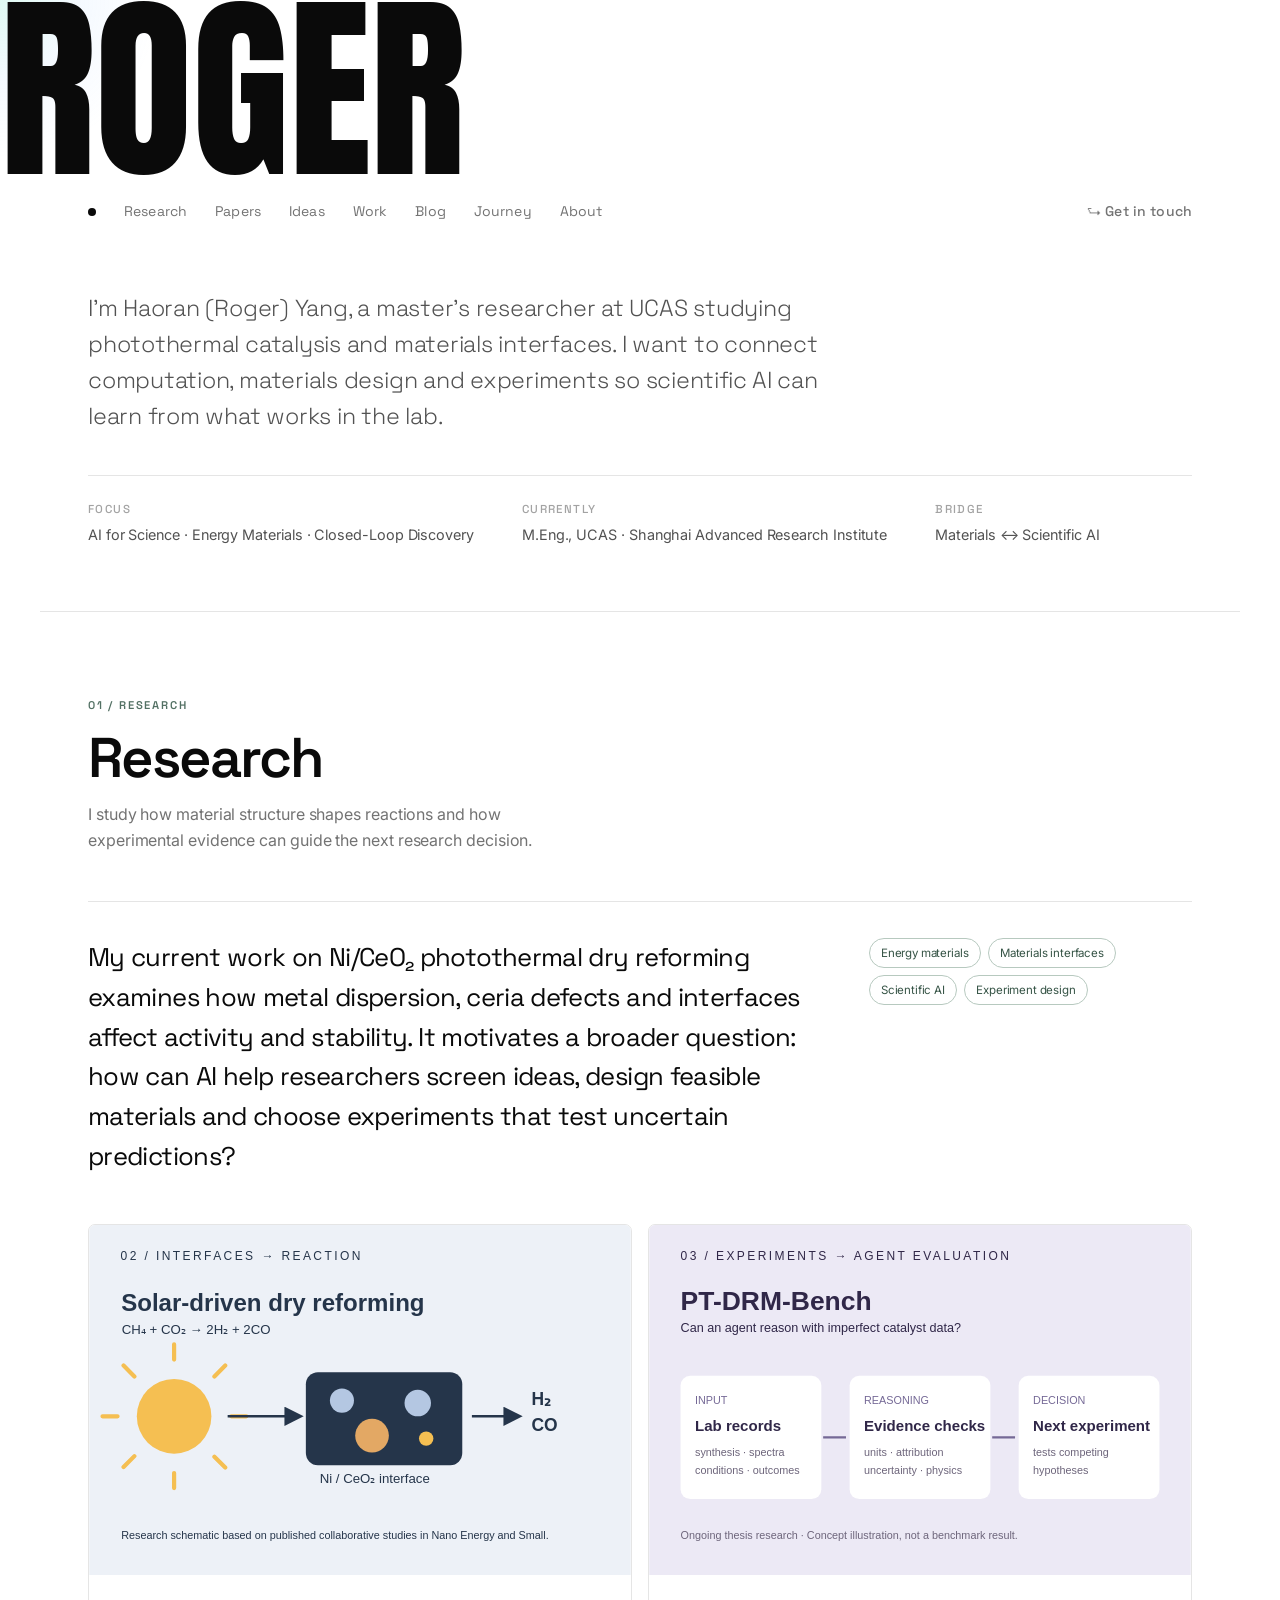
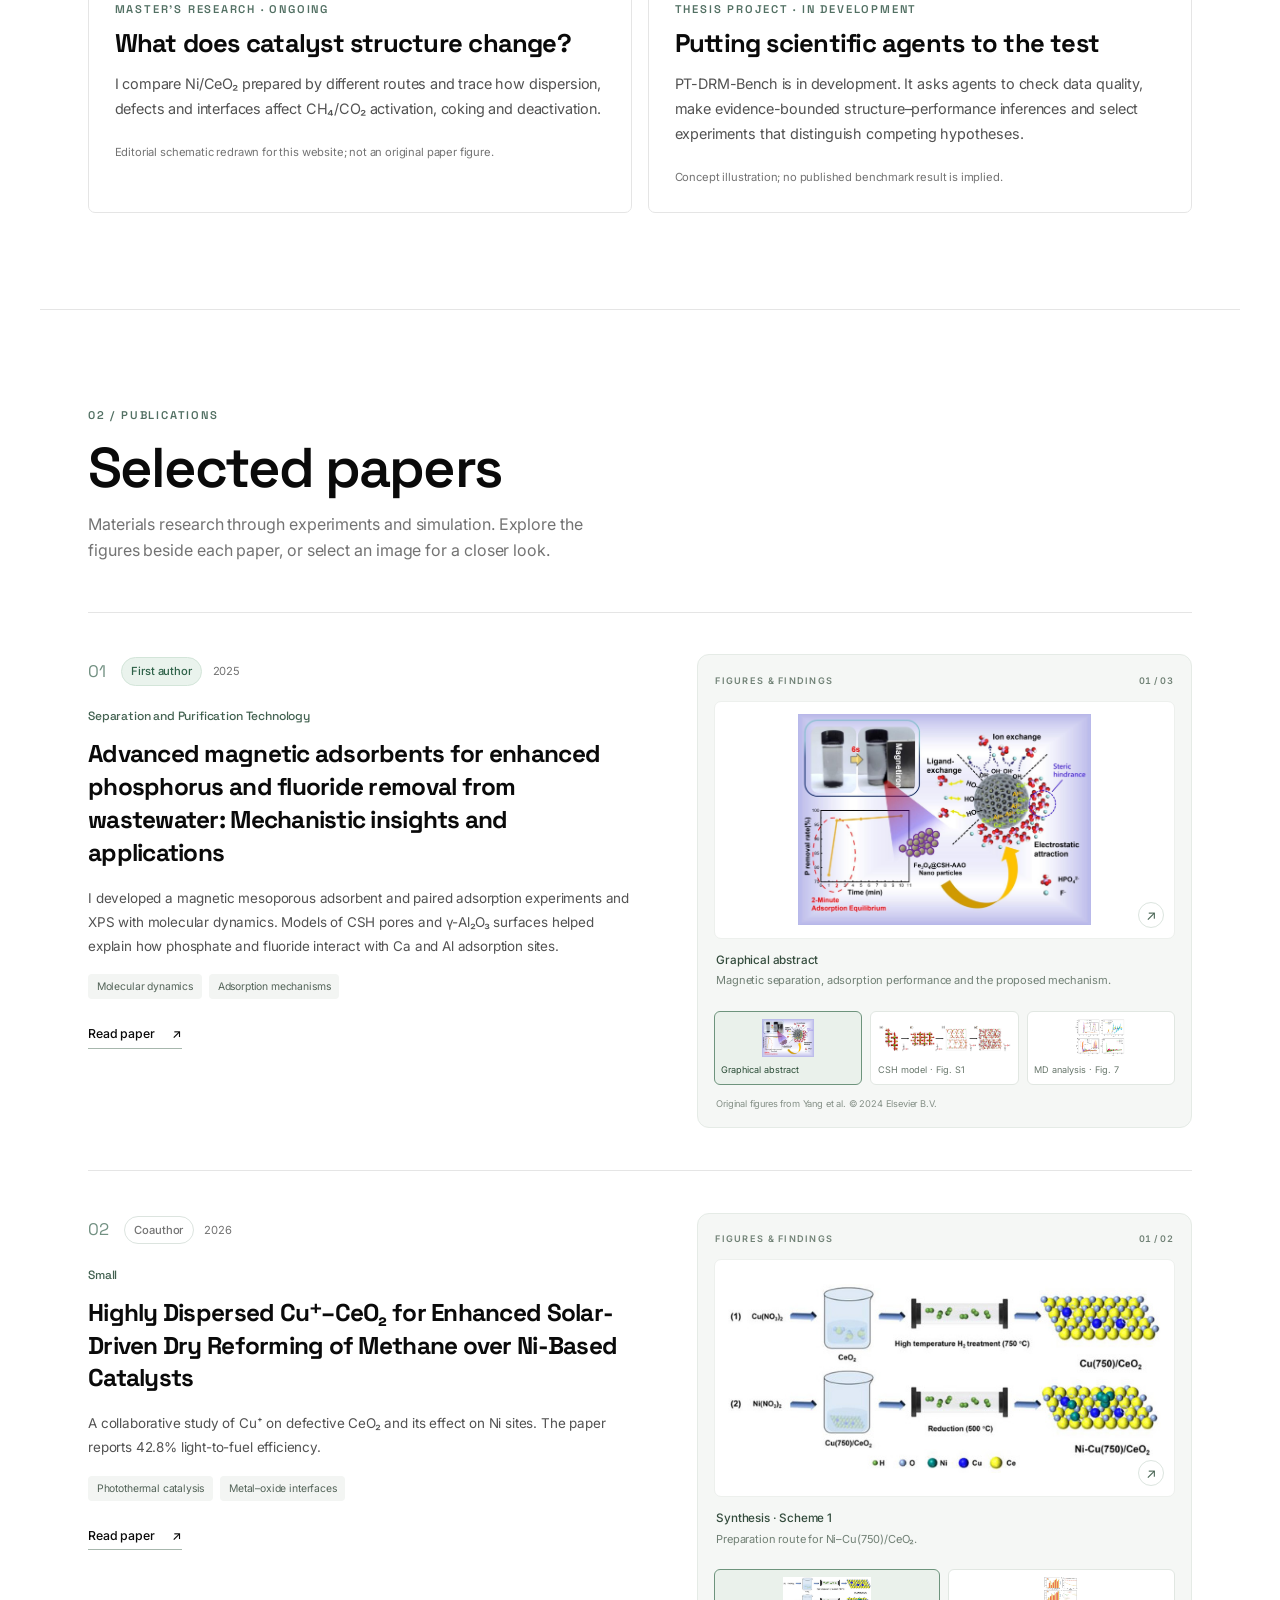
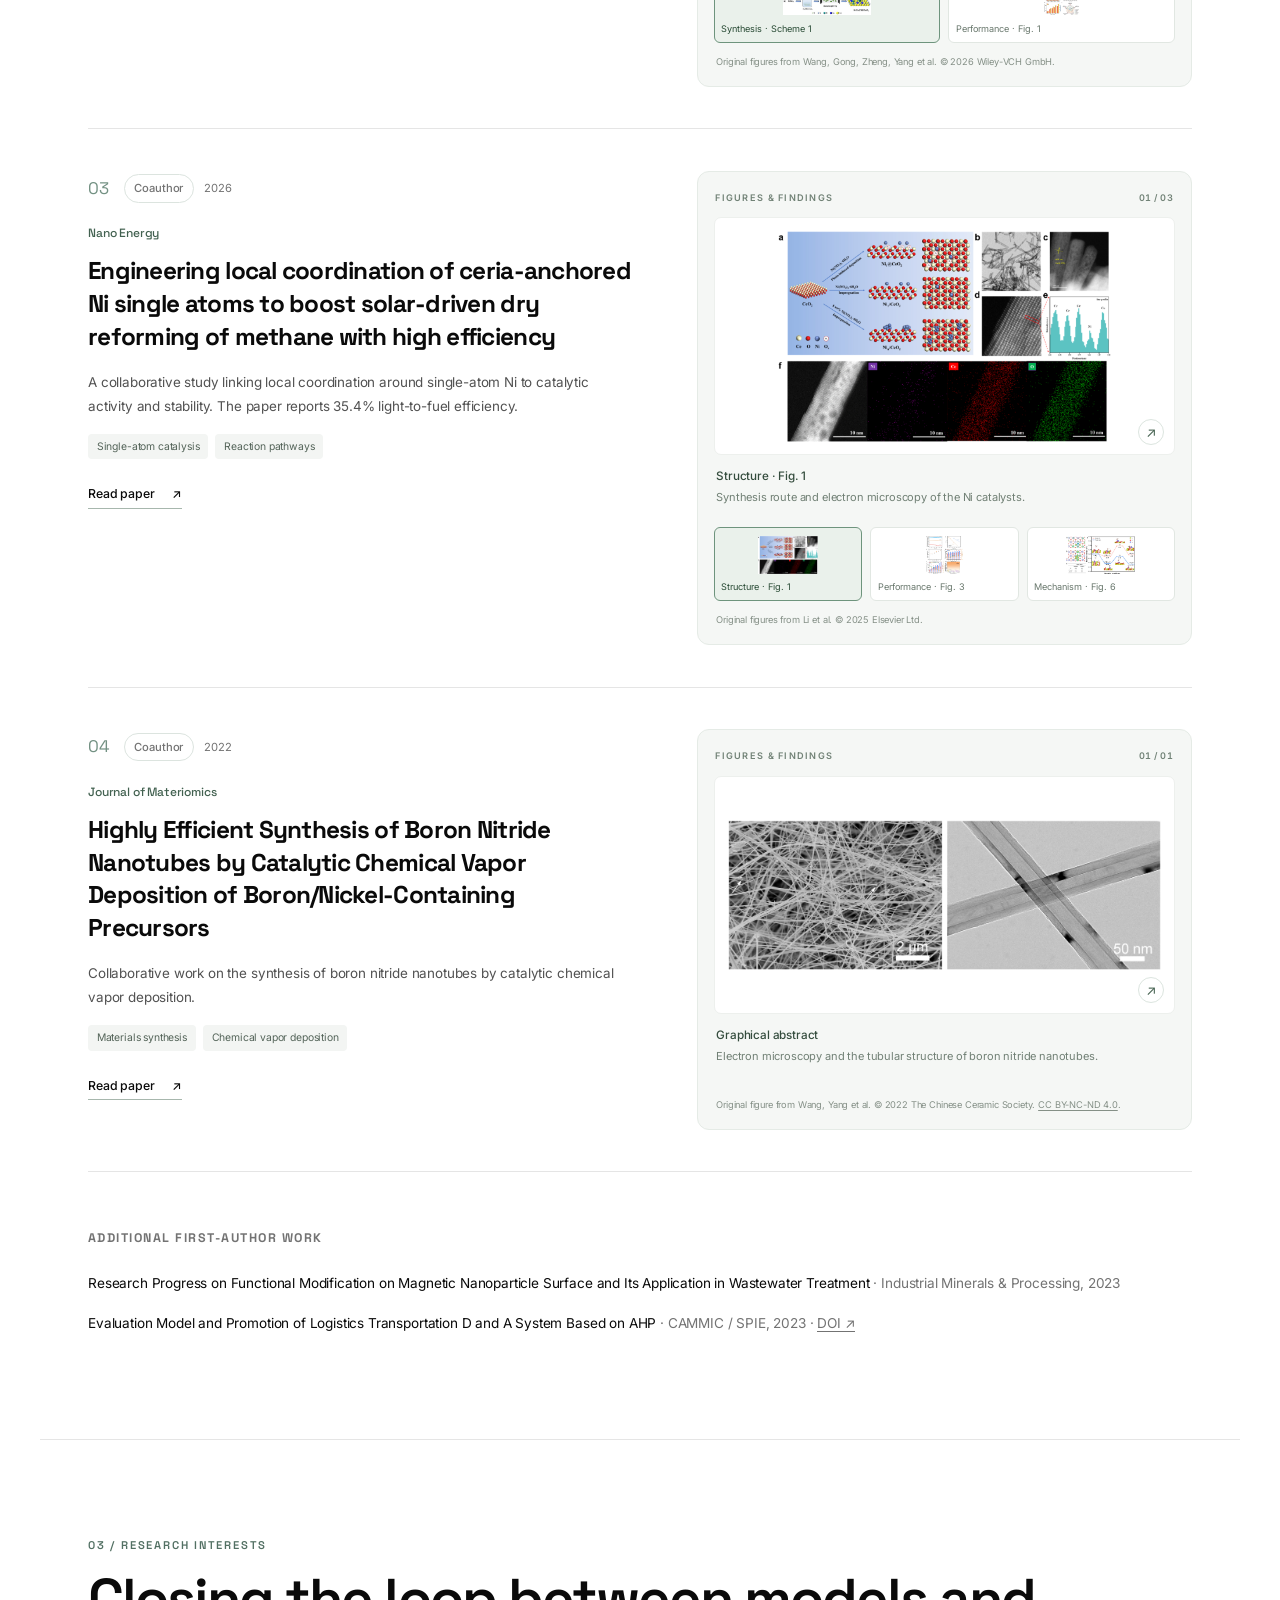
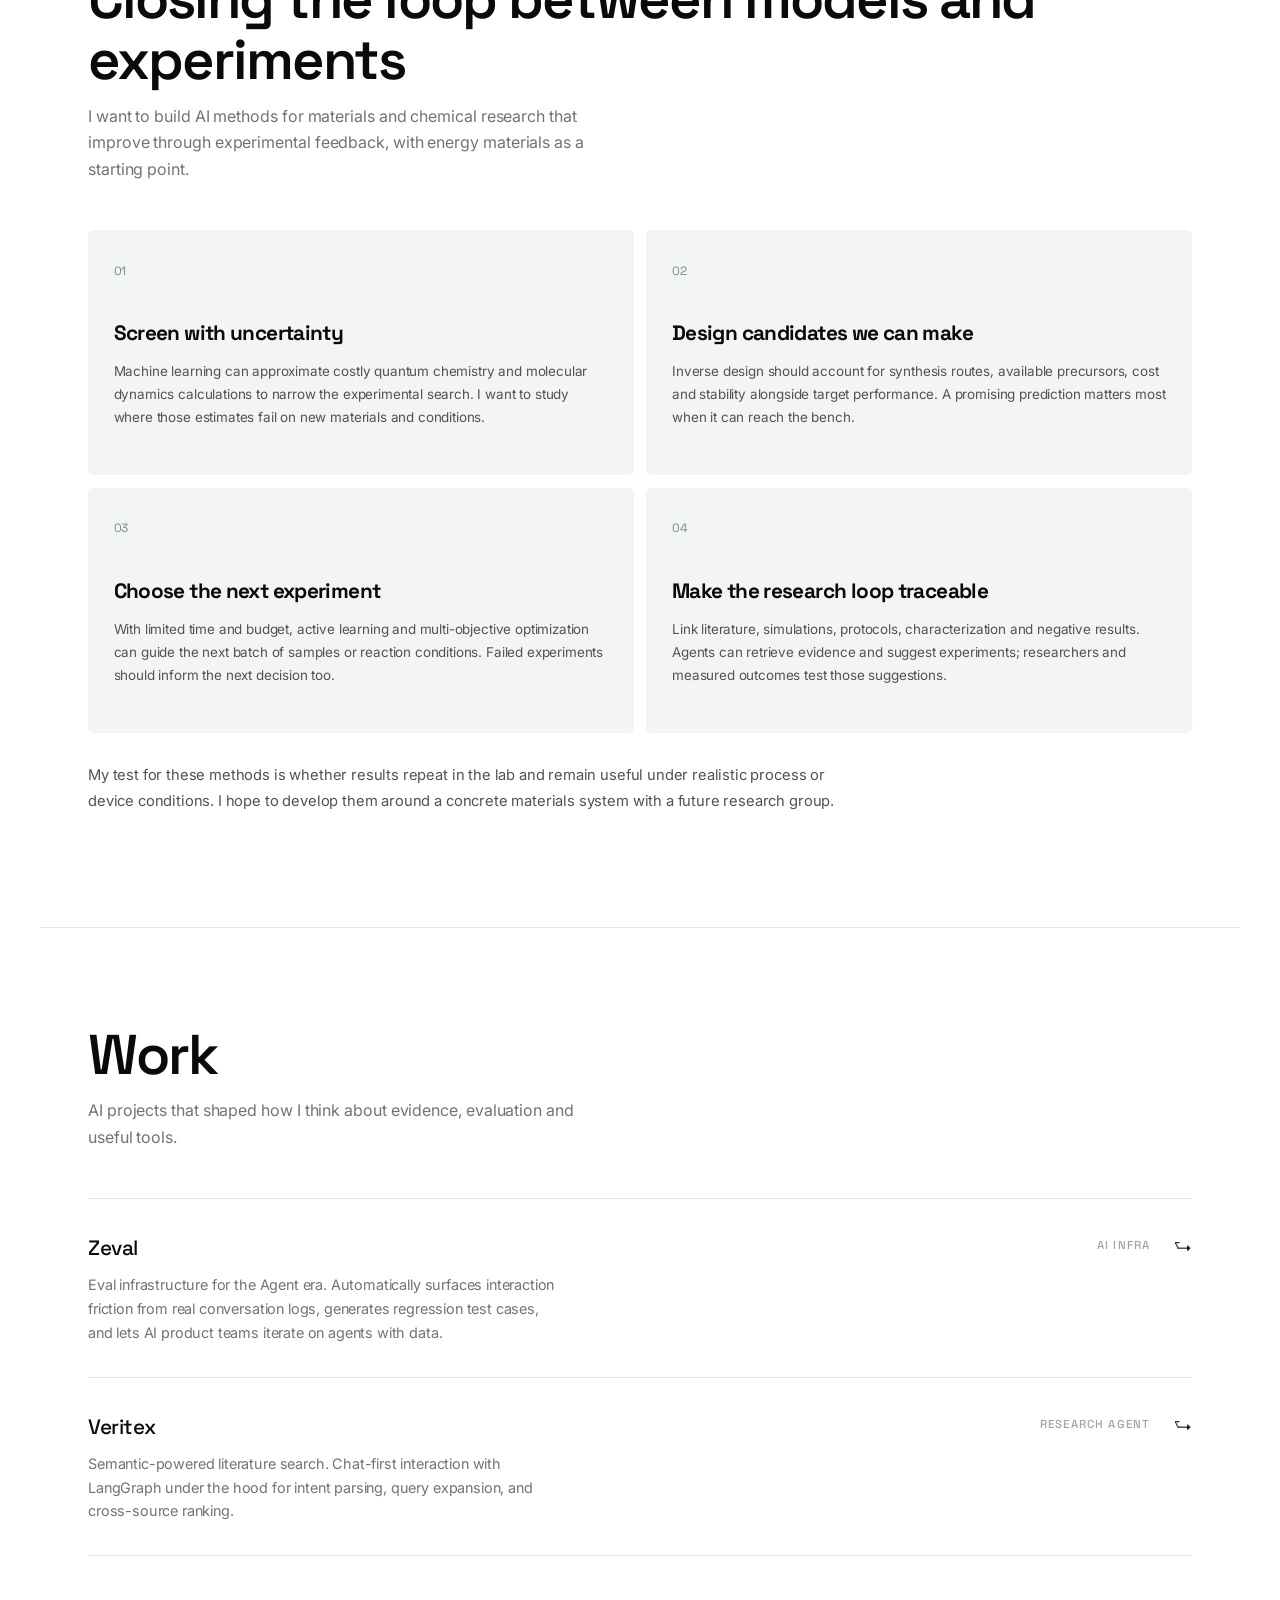
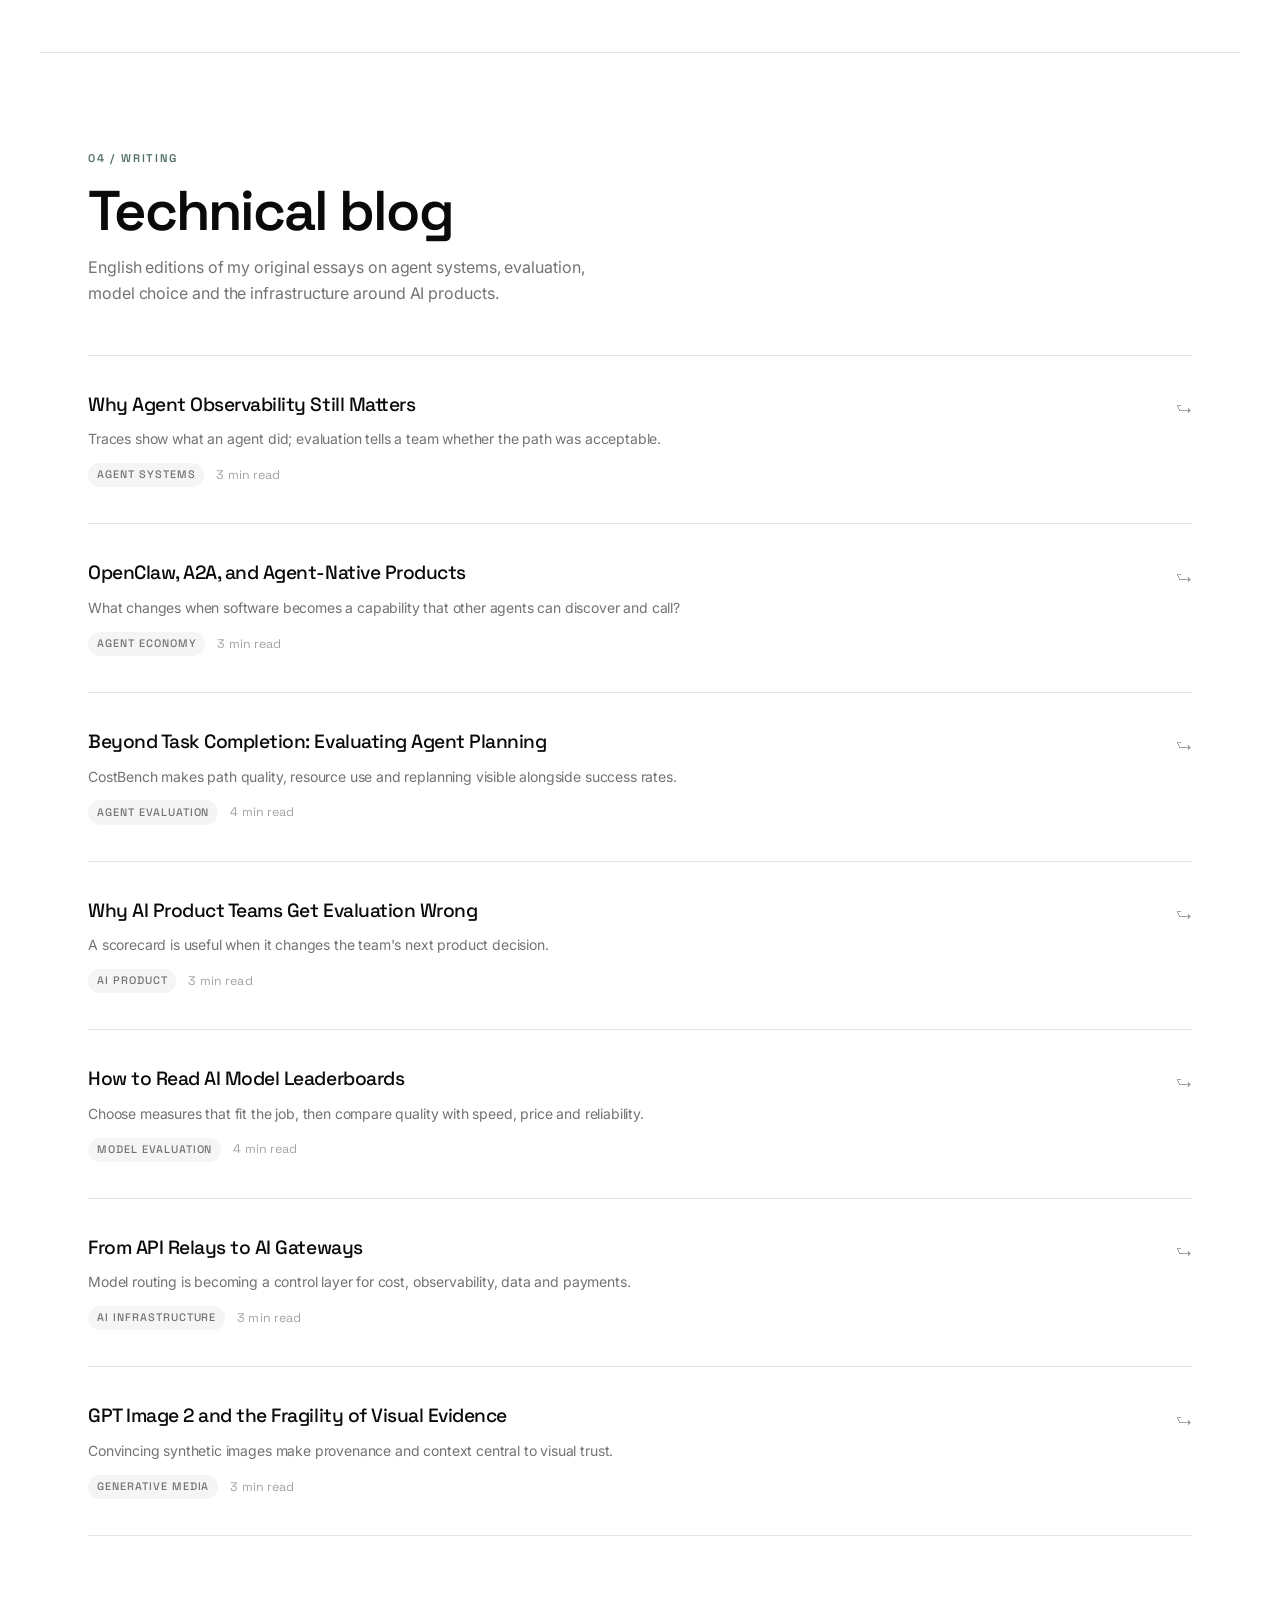
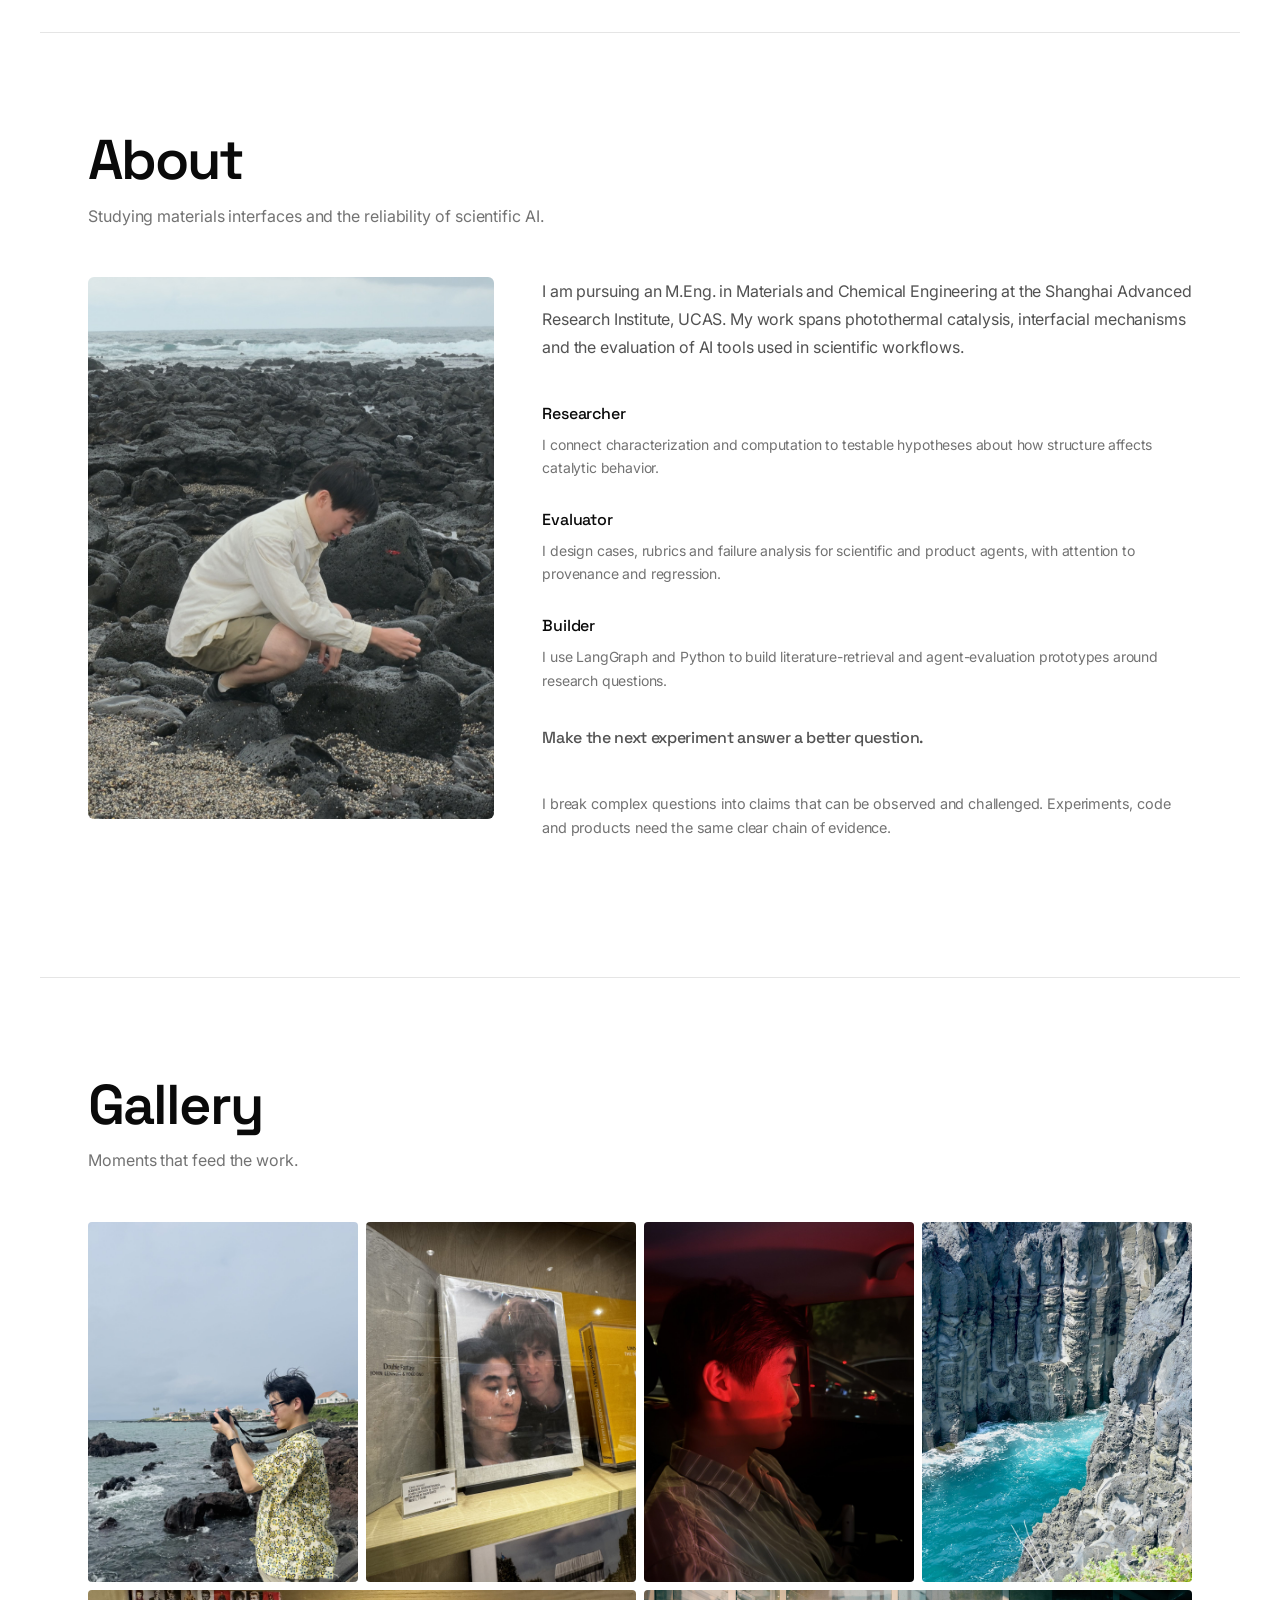
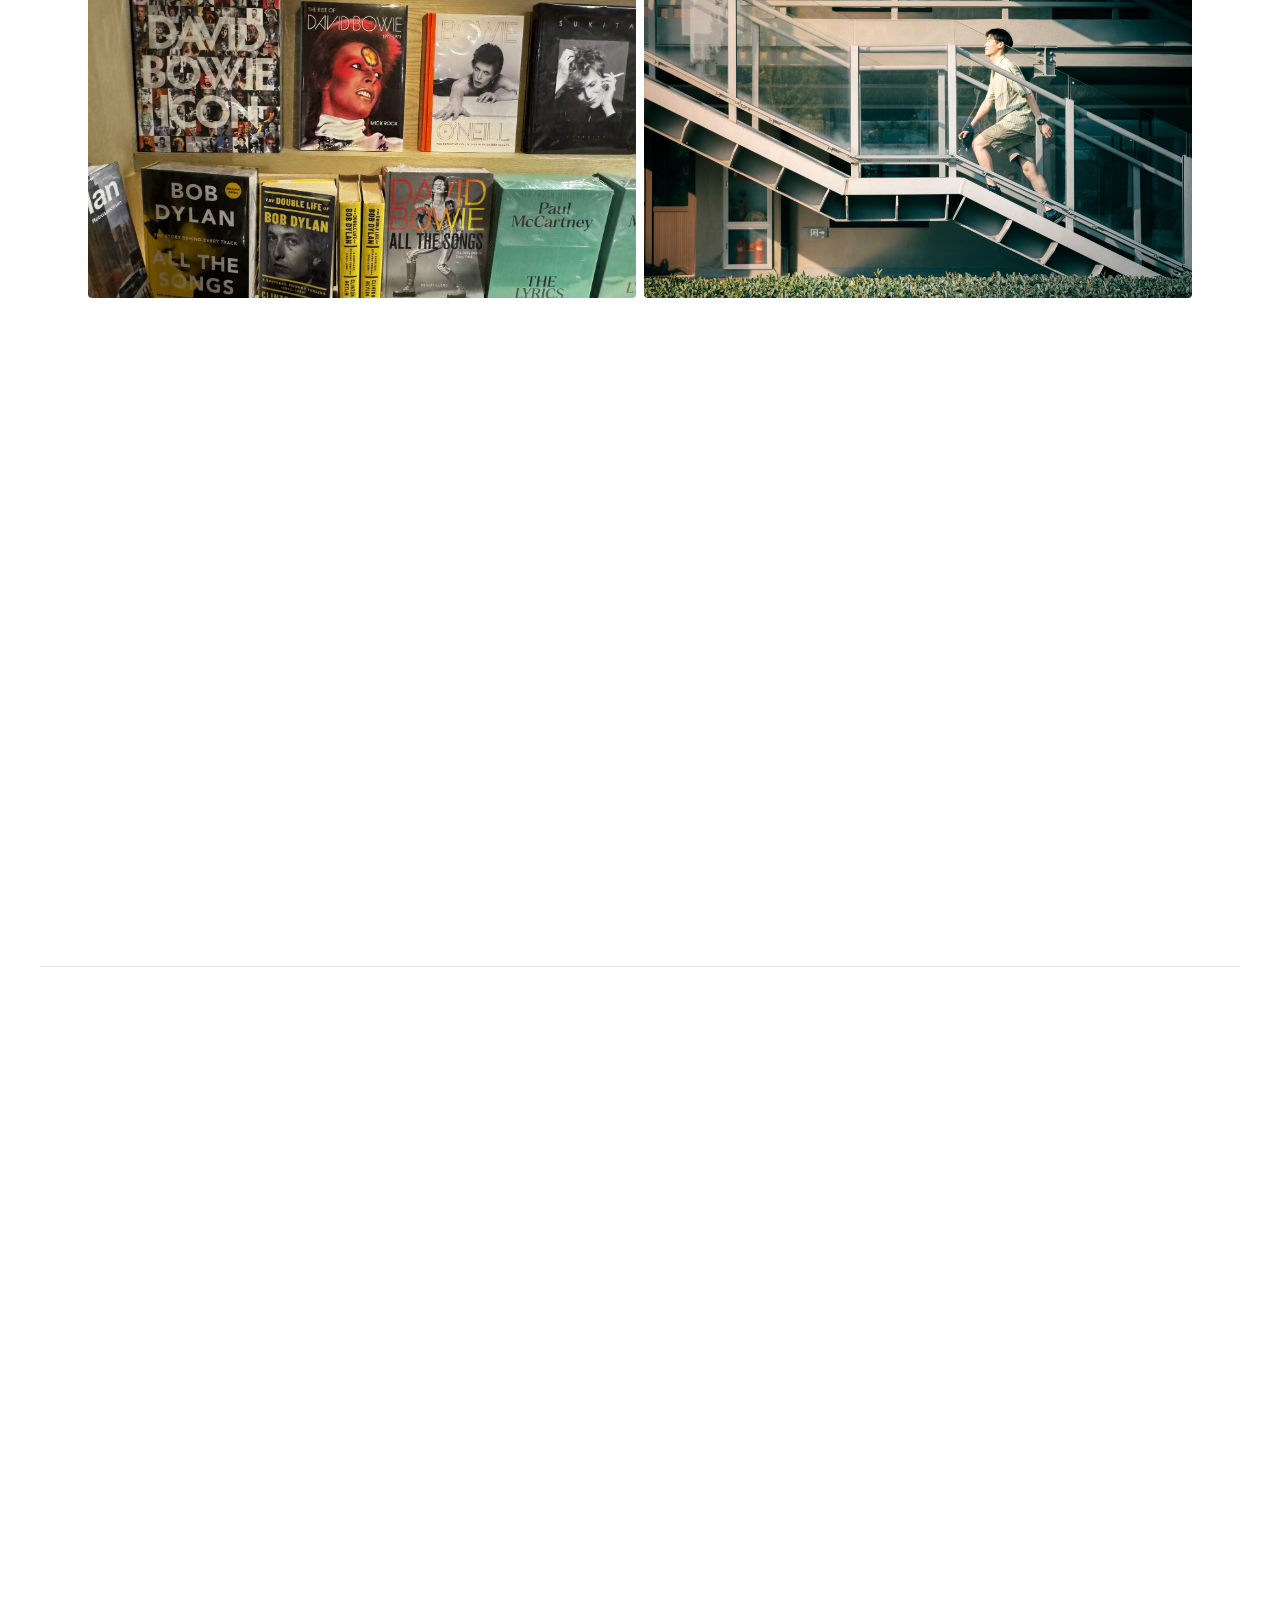
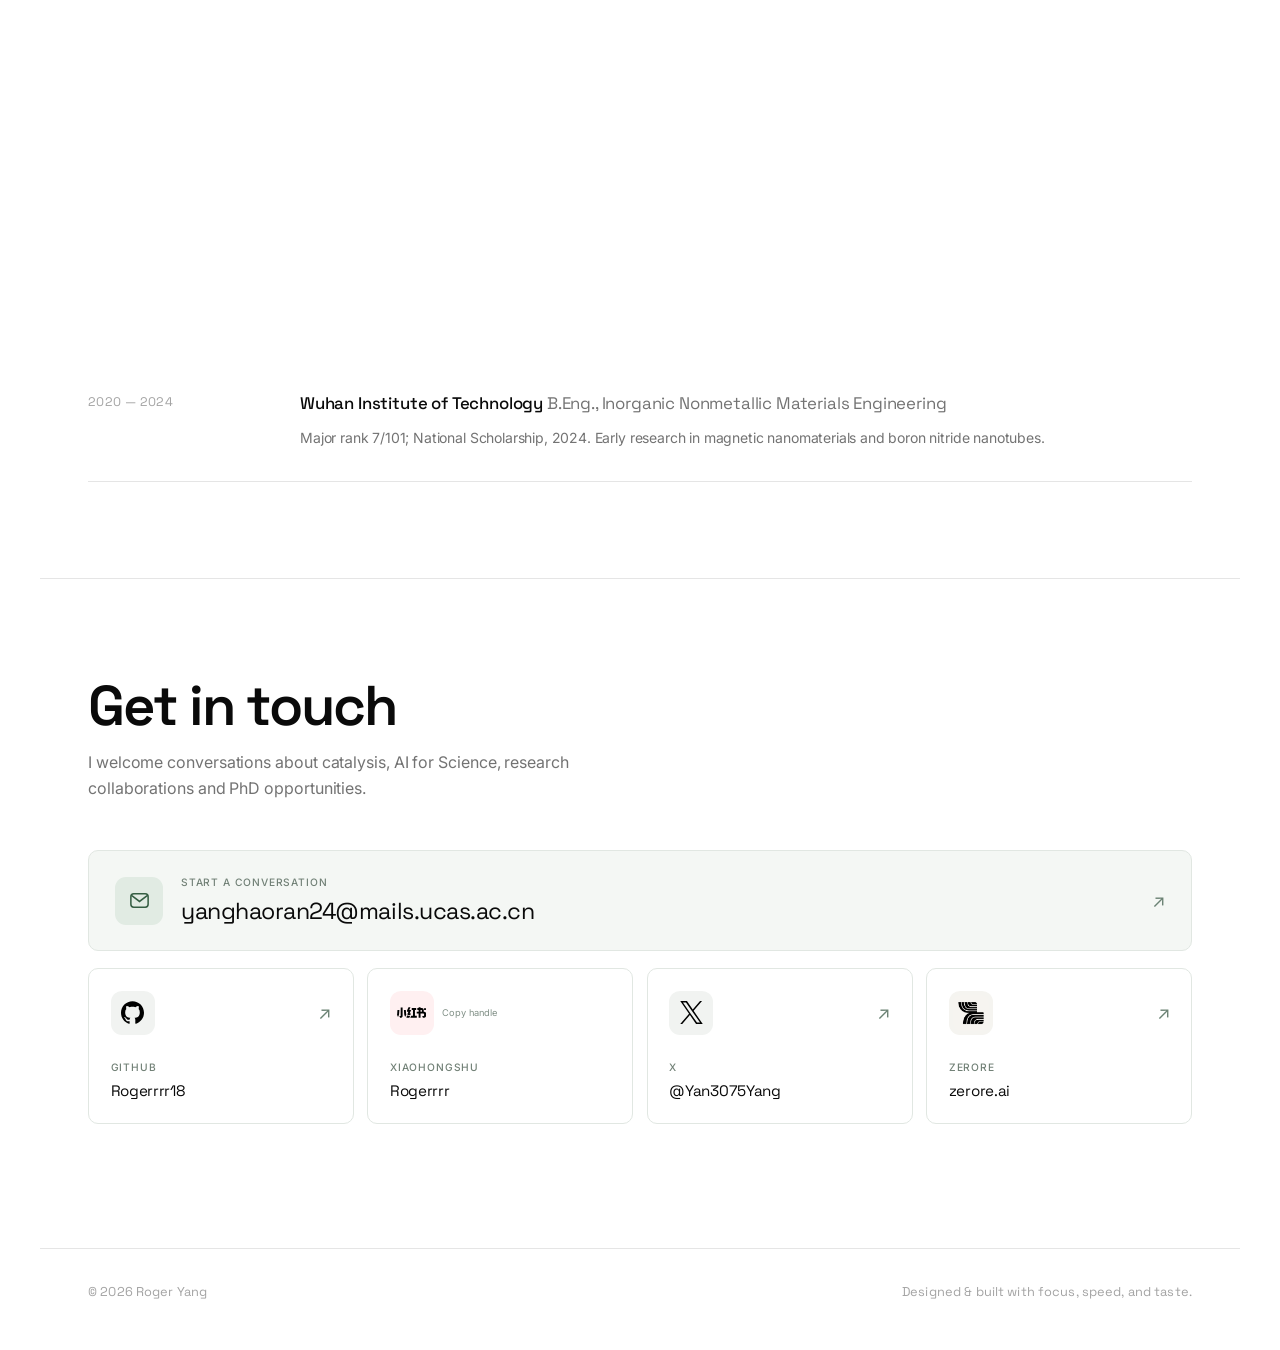
==== index.html @ 6f060c4a "Publish compact paper galleries and branded contact cards" ====
<!DOCTYPE html>
<html lang="en">
  <head>
    <meta charset="UTF-8" />
    <meta name="viewport" content="width=device-width, initial-scale=1.0" />
    <title>Haoran (Roger) Yang — Materials Research & AI</title>
    <meta
      name="description"
      content="Haoran (Roger) Yang: AI for Science, energy materials and closed-loop discovery grounded in experiments."
    />
    <link rel="preconnect" href="https://fonts.googleapis.com" />
    <link rel="preconnect" href="https://fonts.gstatic.com" crossorigin />
    <link
      href="https://fonts.googleapis.com/css2?family=Anton&family=Space+Grotesk:wght@300;400;500;600;700&family=Inter:wght@300;400;500&display=swap"
      rel="stylesheet"
    />
    <link rel="stylesheet" href="styles.css?v=portfolio-refine-1" />
  </head>
  <body>
    <div class="cursor-glow" aria-hidden="true"></div>

    <main>
      <!-- Hero: massive full-width name -->
      <section id="home" class="hero-banner">
        <h1 class="mega-name" aria-label="ROGER">
          <span class="mega-letter" data-letter="R">R</span><span class="mega-letter" data-letter="O">O</span><span class="mega-letter" data-letter="G">G</span><span class="mega-letter" data-letter="E">E</span><span class="mega-letter" data-letter="R">R</span>
        </h1>
        <nav class="hero-nav">
          <div class="hero-nav-left">
            <span class="nav-dot"></span>
            <a href="#research">Research</a>
            <a href="#publications">Papers</a>
            <a href="#perspective">Ideas</a>
            <a href="#work">Work</a>
            <a href="#blog">Blog</a>
            <a href="#journey">Journey</a>
            <a href="#about">About</a>
          </div>
          <div class="hero-nav-right">
            <a href="#contact" class="nav-cta">⮑ Get in touch</a>
          </div>
        </nav>
        <div class="hero-intro">
          <p>I’m Haoran (Roger) Yang, a master’s researcher at UCAS studying photothermal catalysis and materials interfaces. I want to connect computation, materials design and experiments so scientific AI can learn from what works in the lab.</p>
          <div class="hero-meta">
            <div class="hero-meta-item">
              <span class="label">Focus</span>
              <span>AI for Science · Energy Materials · Closed-Loop Discovery</span>
            </div>
            <div class="hero-meta-item">
              <span class="label">Currently</span>
              <span>M.Eng., UCAS · Shanghai Advanced Research Institute</span>
            </div>
            <div class="hero-meta-item">
              <span class="label">Bridge</span>
              <span>Materials ↔ Scientific AI</span>
            </div>
          </div>
        </div>
      </section>

      <!-- Research: application-first evidence, with labeled editorial diagrams -->
      <section id="research" class="section research-section">
        <div class="section-header"><span class="section-kicker">01 / RESEARCH</span><h2>Research</h2><p class="section-desc">I study how material structure shapes reactions and how experimental evidence can guide the next research decision.</p></div>
        <div class="research-lead"><p>My current work on Ni/CeO₂ photothermal dry reforming examines how metal dispersion, ceria defects and interfaces affect activity and stability. It motivates a broader question: how can AI help researchers screen ideas, design feasible materials and choose experiments that test uncertain predictions?</p><div class="research-keywords"><span>Energy materials</span><span>Materials interfaces</span><span>Scientific AI</span><span>Experiment design</span></div></div>
        <div class="research-grid">
          <article class="research-card"><img src="assets/images/research/catalysis-figure.svg" alt="Editorial diagram of light-driven methane and carbon dioxide reforming at a Ni/CeO₂ interface" loading="lazy"/><div class="research-card-body"><span class="research-card-label">MASTER'S RESEARCH · ONGOING</span><h3>What does catalyst structure change?</h3><p>I compare Ni/CeO₂ prepared by different routes and trace how dispersion, defects and interfaces affect CH₄/CO₂ activation, coking and deactivation.</p><small>Editorial schematic redrawn for this website; not an original paper figure.</small></div></article>
          <article class="research-card"><img src="assets/images/research/bench-figure.svg" alt="Concept diagram for PT-DRM-Bench, from experimental records to evidence checks and suggested experiments" loading="lazy"/><div class="research-card-body"><span class="research-card-label">THESIS PROJECT · IN DEVELOPMENT</span><h3>Putting scientific agents to the test</h3><p>PT-DRM-Bench is in development. It asks agents to check data quality, make evidence-bounded structure–performance inferences and select experiments that distinguish competing hypotheses.</p><small>Concept illustration; no published benchmark result is implied.</small></div></article>
        </div>
      </section>

      <section id="publications" class="section publications-section">
        <div class="section-header"><span class="section-kicker">02 / PUBLICATIONS</span><h2>Selected papers</h2><p class="section-desc">Materials research through experiments and simulation. Explore the figures beside each paper, or select an image for a closer look.</p></div>
        <div class="publication-stack">
          <article class="publication-card" id="spt-paper">
            <div class="publication-details">
              <div class="publication-meta"><span class="publication-number">01</span><span class="publication-role publication-role--lead">First author</span><span>2025</span></div>
              <p class="publication-journal">Separation and Purification Technology</p>
              <h3>Advanced magnetic adsorbents for enhanced phosphorus and fluoride removal from wastewater: Mechanistic insights and applications</h3>
              <p class="publication-summary">I developed a magnetic mesoporous adsorbent and paired adsorption experiments and XPS with molecular dynamics. Models of CSH pores and γ-Al₂O₃ surfaces helped explain how phosphate and fluoride interact with Ca and Al adsorption sites.</p>
              <div class="publication-tags"><span>Molecular dynamics</span><span>Adsorption mechanisms</span></div>
              <a class="publication-paper-link" href="https://doi.org/10.1016/j.seppur.2024.128195" target="_blank" rel="noopener noreferrer">Read paper <span aria-hidden="true">↗</span></a>
            </div>
            <div class="paper-gallery" data-paper-gallery aria-label="Figures from Separation and Purification Technology" id="spt-md">
              <div class="paper-gallery-header"><span>FIGURES &amp; FINDINGS</span><span class="paper-gallery-count" aria-live="polite">01 / 03</span></div>
              <div class="paper-gallery-stage">
                <figure class="paper-slide" id="spt-paper-figure-1">
                  <a class="publication-image" href="assets/images/research/spt-graphical-abstract.jpg" target="_blank" rel="noopener noreferrer" aria-label="Enlarge Graphical abstract from Separation and Purification Technology" data-figure-preview><img src="assets/images/research/spt-graphical-abstract.jpg" alt="Original graphical abstract showing magnetic separation and the proposed adsorption mechanism" loading="lazy" /><span class="figure-zoom" aria-hidden="true">↗</span></a>
                  <figcaption><strong>Graphical abstract</strong><span>Magnetic separation, adsorption performance and the proposed mechanism.</span></figcaption>
                </figure>
                <figure class="paper-slide" id="spt-paper-figure-2">
                  <a class="publication-image" href="assets/images/research/spt-supplement-figure-s1.png" target="_blank" rel="noopener noreferrer" aria-label="Enlarge CSH model · Fig. S1 from Separation and Purification Technology" data-figure-preview><img src="assets/images/research/spt-supplement-figure-s1.png" alt="Supplementary Figure S1 showing the construction of the hydrated CSH molecular dynamics model" loading="lazy" /><span class="figure-zoom" aria-hidden="true">↗</span></a>
                  <figcaption><strong>CSH model · Fig. S1</strong><span>Construction of the hydrated CSH model for molecular dynamics. Supporting Information.</span></figcaption>
                </figure>
                <figure class="paper-slide" id="spt-paper-figure-3">
                  <a class="publication-image" href="assets/images/research/spt-figure-7-md.png" target="_blank" rel="noopener noreferrer" aria-label="Enlarge MD analysis · Fig. 7 from Separation and Purification Technology" data-figure-preview><img src="assets/images/research/spt-figure-7-md.png" alt="Figure 7 showing molecular dynamics radial distribution functions for phosphate and fluoride near Ca and Al sites" loading="lazy" /><span class="figure-zoom" aria-hidden="true">↗</span></a>
                  <figcaption><strong>MD analysis · Fig. 7</strong><span>Radial distribution functions of phosphate and fluoride near Ca and Al sites.</span></figcaption>
                </figure>
              </div>
              <div class="paper-gallery-nav" aria-label="Choose a figure" hidden>
                <button class="paper-thumb" type="button" data-figure-index="0" aria-controls="spt-paper-figure-1" aria-pressed="true" aria-label="Show Graphical abstract"><img src="assets/images/research/spt-graphical-abstract.jpg" alt="" loading="lazy" /><span>Graphical abstract</span></button>
                <button class="paper-thumb" type="button" data-figure-index="1" aria-controls="spt-paper-figure-2" aria-pressed="false" aria-label="Show CSH model · Fig. S1"><img src="assets/images/research/spt-supplement-figure-s1.png" alt="" loading="lazy" /><span>CSH model · Fig. S1</span></button>
                <button class="paper-thumb" type="button" data-figure-index="2" aria-controls="spt-paper-figure-3" aria-pressed="false" aria-label="Show MD analysis · Fig. 7"><img src="assets/images/research/spt-figure-7-md.png" alt="" loading="lazy" /><span>MD analysis · Fig. 7</span></button>
              </div>
              <p class="publication-credit">Original figures from Yang et al. © 2024 Elsevier B.V.</p>
            </div>
          </article>
          <article class="publication-card" id="small-paper">
            <div class="publication-details">
              <div class="publication-meta"><span class="publication-number">02</span><span class="publication-role">Coauthor</span><span>2026</span></div>
              <p class="publication-journal">Small</p>
              <h3>Highly Dispersed Cu⁺–CeO₂ for Enhanced Solar-Driven Dry Reforming of Methane over Ni-Based Catalysts</h3>
              <p class="publication-summary">A collaborative study of Cu⁺ on defective CeO₂ and its effect on Ni sites. The paper reports 42.8% light-to-fuel efficiency.</p>
              <div class="publication-tags"><span>Photothermal catalysis</span><span>Metal–oxide interfaces</span></div>
              <a class="publication-paper-link" href="https://doi.org/10.1002/smll.202514302" target="_blank" rel="noopener noreferrer">Read paper <span aria-hidden="true">↗</span></a>
            </div>
            <div class="paper-gallery" data-paper-gallery aria-label="Figures from Small">
              <div class="paper-gallery-header"><span>FIGURES &amp; FINDINGS</span><span class="paper-gallery-count" aria-live="polite">01 / 02</span></div>
              <div class="paper-gallery-stage">
                <figure class="paper-slide" id="small-paper-figure-1">
                  <a class="publication-image" href="assets/images/research/small-scheme-1.jpg" target="_blank" rel="noopener noreferrer" aria-label="Enlarge Synthesis · Scheme 1 from Small" data-figure-preview><img src="assets/images/research/small-scheme-1.jpg" alt="Original Scheme 1 showing preparation of Ni–Cu(750)/CeO₂" loading="lazy" /><span class="figure-zoom" aria-hidden="true">↗</span></a>
                  <figcaption><strong>Synthesis · Scheme 1</strong><span>Preparation route for Ni–Cu(750)/CeO₂.</span></figcaption>
                </figure>
                <figure class="paper-slide" id="small-paper-figure-2">
                  <a class="publication-image" href="assets/images/research/small-figure-1.jpg" target="_blank" rel="noopener noreferrer" aria-label="Enlarge Performance · Fig. 1 from Small" data-figure-preview><img src="assets/images/research/small-figure-1.jpg" alt="Original Figure 1 showing production rates, stability and light-to-fuel efficiency" loading="lazy" /><span class="figure-zoom" aria-hidden="true">↗</span></a>
                  <figcaption><strong>Performance · Fig. 1</strong><span>Solar-driven dry-reforming performance and stability.</span></figcaption>
                </figure>
              </div>
              <div class="paper-gallery-nav" aria-label="Choose a figure" hidden>
                <button class="paper-thumb" type="button" data-figure-index="0" aria-controls="small-paper-figure-1" aria-pressed="true" aria-label="Show Synthesis · Scheme 1"><img src="assets/images/research/small-scheme-1.jpg" alt="" loading="lazy" /><span>Synthesis · Scheme 1</span></button>
                <button class="paper-thumb" type="button" data-figure-index="1" aria-controls="small-paper-figure-2" aria-pressed="false" aria-label="Show Performance · Fig. 1"><img src="assets/images/research/small-figure-1.jpg" alt="" loading="lazy" /><span>Performance · Fig. 1</span></button>
              </div>
              <p class="publication-credit">Original figures from Wang, Gong, Zheng, Yang et al. © 2026 Wiley-VCH GmbH.</p>
            </div>
          </article>
          <article class="publication-card" id="nano-energy-paper">
            <div class="publication-details">
              <div class="publication-meta"><span class="publication-number">03</span><span class="publication-role">Coauthor</span><span>2026</span></div>
              <p class="publication-journal">Nano Energy</p>
              <h3>Engineering local coordination of ceria-anchored Ni single atoms to boost solar-driven dry reforming of methane with high efficiency</h3>
              <p class="publication-summary">A collaborative study linking local coordination around single-atom Ni to catalytic activity and stability. The paper reports 35.4% light-to-fuel efficiency.</p>
              <div class="publication-tags"><span>Single-atom catalysis</span><span>Reaction pathways</span></div>
              <a class="publication-paper-link" href="https://doi.org/10.1016/j.nanoen.2025.111641" target="_blank" rel="noopener noreferrer">Read paper <span aria-hidden="true">↗</span></a>
            </div>
            <div class="paper-gallery" data-paper-gallery aria-label="Figures from Nano Energy">
              <div class="paper-gallery-header"><span>FIGURES &amp; FINDINGS</span><span class="paper-gallery-count" aria-live="polite">01 / 03</span></div>
              <div class="paper-gallery-stage">
                <figure class="paper-slide" id="nano-energy-paper-figure-1">
                  <a class="publication-image" href="assets/images/research/nano-energy-figure-1.png" target="_blank" rel="noopener noreferrer" aria-label="Enlarge Structure · Fig. 1 from Nano Energy" data-figure-preview><img src="assets/images/research/nano-energy-figure-1.png" alt="Original Figure 1 showing catalyst synthesis and electron microscopy of ceria-anchored Ni single atoms" loading="lazy" /><span class="figure-zoom" aria-hidden="true">↗</span></a>
                  <figcaption><strong>Structure · Fig. 1</strong><span>Synthesis route and electron microscopy of the Ni catalysts.</span></figcaption>
                </figure>
                <figure class="paper-slide" id="nano-energy-paper-figure-2">
                  <a class="publication-image" href="assets/images/research/nano-energy-figure-3.png" target="_blank" rel="noopener noreferrer" aria-label="Enlarge Performance · Fig. 3 from Nano Energy" data-figure-preview><img src="assets/images/research/nano-energy-figure-3.png" alt="Original Figure 3 comparing solar-driven dry-reforming performance and light-to-fuel efficiency" loading="lazy" /><span class="figure-zoom" aria-hidden="true">↗</span></a>
                  <figcaption><strong>Performance · Fig. 3</strong><span>Solar-driven dry-reforming performance and efficiency.</span></figcaption>
                </figure>
                <figure class="paper-slide" id="nano-energy-paper-figure-3">
                  <a class="publication-image" href="assets/images/research/nano-energy-figure-6.png" target="_blank" rel="noopener noreferrer" aria-label="Enlarge Mechanism · Fig. 6 from Nano Energy" data-figure-preview><img src="assets/images/research/nano-energy-figure-6.png" alt="Original Figure 6 showing charge density and DFT reaction-energy calculations" loading="lazy" /><span class="figure-zoom" aria-hidden="true">↗</span></a>
                  <figcaption><strong>Mechanism · Fig. 6</strong><span>Charge density and DFT comparison of the reaction pathways.</span></figcaption>
                </figure>
              </div>
              <div class="paper-gallery-nav" aria-label="Choose a figure" hidden>
                <button class="paper-thumb" type="button" data-figure-index="0" aria-controls="nano-energy-paper-figure-1" aria-pressed="true" aria-label="Show Structure · Fig. 1"><img src="assets/images/research/nano-energy-figure-1.png" alt="" loading="lazy" /><span>Structure · Fig. 1</span></button>
                <button class="paper-thumb" type="button" data-figure-index="1" aria-controls="nano-energy-paper-figure-2" aria-pressed="false" aria-label="Show Performance · Fig. 3"><img src="assets/images/research/nano-energy-figure-3.png" alt="" loading="lazy" /><span>Performance · Fig. 3</span></button>
                <button class="paper-thumb" type="button" data-figure-index="2" aria-controls="nano-energy-paper-figure-3" aria-pressed="false" aria-label="Show Mechanism · Fig. 6"><img src="assets/images/research/nano-energy-figure-6.png" alt="" loading="lazy" /><span>Mechanism · Fig. 6</span></button>
              </div>
              <p class="publication-credit">Original figures from Li et al. © 2025 Elsevier Ltd.</p>
            </div>
          </article>
          <article class="publication-card" id="bnnt-paper">
            <div class="publication-details">
              <div class="publication-meta"><span class="publication-number">04</span><span class="publication-role">Coauthor</span><span>2022</span></div>
              <p class="publication-journal">Journal of Materiomics</p>
              <h3>Highly Efficient Synthesis of Boron Nitride Nanotubes by Catalytic Chemical Vapor Deposition of Boron/Nickel-Containing Precursors</h3>
              <p class="publication-summary">Collaborative work on the synthesis of boron nitride nanotubes by catalytic chemical vapor deposition.</p>
              <div class="publication-tags"><span>Materials synthesis</span><span>Chemical vapor deposition</span></div>
              <a class="publication-paper-link" href="https://doi.org/10.1016/j.jmat.2022.05.007" target="_blank" rel="noopener noreferrer">Read paper <span aria-hidden="true">↗</span></a>
            </div>
            <div class="paper-gallery" data-paper-gallery aria-label="Figures from Journal of Materiomics">
              <div class="paper-gallery-header"><span>FIGURES &amp; FINDINGS</span><span class="paper-gallery-count" aria-live="polite">01 / 01</span></div>
              <div class="paper-gallery-stage">
                <figure class="paper-slide" id="bnnt-paper-figure-1">
                  <a class="publication-image" href="assets/images/research/bnnt-graphical-abstract.jpg" target="_blank" rel="noopener noreferrer" aria-label="Enlarge Graphical abstract from Journal of Materiomics" data-figure-preview><img src="assets/images/research/bnnt-graphical-abstract.jpg" alt="Original graphical abstract with electron micrographs of boron nitride nanotubes" loading="lazy" /><span class="figure-zoom" aria-hidden="true">↗</span></a>
                  <figcaption><strong>Graphical abstract</strong><span>Electron microscopy and the tubular structure of boron nitride nanotubes.</span></figcaption>
                </figure>
              </div>
              <p class="publication-credit">Original figure from Wang, Yang et al. © 2022 The Chinese Ceramic Society. <a href="https://creativecommons.org/licenses/by-nc-nd/4.0/" target="_blank" rel="noopener noreferrer">CC BY-NC-ND 4.0</a>.</p>
            </div>
          </article>
        </div>
        <div class="additional-publications"><h3>Additional first-author work</h3><p>Research Progress on Functional Modification on Magnetic Nanoparticle Surface and Its Application in Wastewater Treatment <span>· Industrial Minerals &amp; Processing, 2023</span></p><p>Evaluation Model and Promotion of Logistics Transportation D and A System Based on AHP <span>· CAMMIC / SPIE, 2023 · <a href="https://doi.org/10.1117/12.2686245" target="_blank" rel="noopener noreferrer">DOI ↗</a></span></p></div>
      </section>

      <section id="perspective" class="section perspective-section">
        <div class="section-header"><span class="section-kicker">03 / RESEARCH INTERESTS</span><h2>Closing the loop between models and experiments</h2><p class="section-desc">I want to build AI methods for materials and chemical research that improve through experimental feedback, with energy materials as a starting point.</p></div>
        <div class="perspective-grid">
          <article><span>01</span><h3>Screen with uncertainty</h3><p>Machine learning can approximate costly quantum chemistry and molecular dynamics calculations to narrow the experimental search. I want to study where those estimates fail on new materials and conditions.</p></article>
          <article><span>02</span><h3>Design candidates we can make</h3><p>Inverse design should account for synthesis routes, available precursors, cost and stability alongside target performance. A promising prediction matters most when it can reach the bench.</p></article>
          <article><span>03</span><h3>Choose the next experiment</h3><p>With limited time and budget, active learning and multi-objective optimization can guide the next batch of samples or reaction conditions. Failed experiments should inform the next decision too.</p></article>
          <article><span>04</span><h3>Make the research loop traceable</h3><p>Link literature, simulations, protocols, characterization and negative results. Agents can retrieve evidence and suggest experiments; researchers and measured outcomes test those suggestions.</p></article>
        </div>
        <p class="perspective-outlook">My test for these methods is whether results repeat in the lab and remain useful under realistic process or device conditions. I hope to develop them around a concrete materials system with a future research group.</p>
      </section>

      <!-- Work -->
      <section id="work" class="section">
        <div class="section-header">
          <h2>Work</h2>
          <p class="section-desc">AI projects that shaped how I think about evidence, evaluation and useful tools.</p>
        </div>
        <div class="work-list">
          <a href="work/zeval.html" class="work-item">
            <div class="work-item-info">
              <h3>Zeval</h3>
              <p>Eval infrastructure for the Agent era. Automatically surfaces interaction friction from real conversation logs, generates regression test cases, and lets AI product teams iterate on agents with data.</p>
            </div>
            <div class="work-item-meta">
              <span class="tag">AI Infra</span>
              <span class="arrow">⮑</span>
            </div>
          </a>
          <a href="work/veritex.html" class="work-item">
            <div class="work-item-info">
              <h3>Veritex</h3>
              <p>Semantic-powered literature search. Chat-first interaction with LangGraph under the hood for intent parsing, query expansion, and cross-source ranking.</p>
            </div>
            <div class="work-item-meta">
              <span class="tag">Research Agent</span>
              <span class="arrow">⮑</span>
            </div>
          </a>
        </div>
      </section>

      <section id="blog" class="section blog-section">
        <div class="section-header"><span class="section-kicker">04 / WRITING</span><h2>Technical blog</h2><p class="section-desc">English editions of my original essays on agent systems, evaluation, model choice and the infrastructure around AI products.</p></div>
        <div class="blog-list">
          <a href="writing/agent-observability.html" class="blog-item"><div class="blog-item-info"><h3>Why Agent Observability Still Matters</h3><p>Traces show what an agent did; evaluation tells a team whether the path was acceptable.</p><div class="blog-item-footer"><span class="blog-tag">Agent Systems</span><span class="blog-read-time">3 min read</span></div></div><span class="blog-item-arrow">⮑</span></a>
          <a href="writing/openclaw-a2a.html" class="blog-item"><div class="blog-item-info"><h3>OpenClaw, A2A, and Agent-Native Products</h3><p>What changes when software becomes a capability that other agents can discover and call?</p><div class="blog-item-footer"><span class="blog-tag">Agent Economy</span><span class="blog-read-time">3 min read</span></div></div><span class="blog-item-arrow">⮑</span></a>
          <a href="writing/agent-planning-eval.html" class="blog-item"><div class="blog-item-info"><h3>Beyond Task Completion: Evaluating Agent Planning</h3><p>CostBench makes path quality, resource use and replanning visible alongside success rates.</p><div class="blog-item-footer"><span class="blog-tag">Agent Evaluation</span><span class="blog-read-time">4 min read</span></div></div><span class="blog-item-arrow">⮑</span></a>
          <a href="writing/ai-product-evaluation.html" class="blog-item"><div class="blog-item-info"><h3>Why AI Product Teams Get Evaluation Wrong</h3><p>A scorecard is useful when it changes the team's next product decision.</p><div class="blog-item-footer"><span class="blog-tag">AI Product</span><span class="blog-read-time">3 min read</span></div></div><span class="blog-item-arrow">⮑</span></a>
          <a href="writing/ai-benchmark-guide.html" class="blog-item"><div class="blog-item-info"><h3>How to Read AI Model Leaderboards</h3><p>Choose measures that fit the job, then compare quality with speed, price and reliability.</p><div class="blog-item-footer"><span class="blog-tag">Model Evaluation</span><span class="blog-read-time">4 min read</span></div></div><span class="blog-item-arrow">⮑</span></a>
          <a href="writing/api-relay-history.html" class="blog-item"><div class="blog-item-info"><h3>From API Relays to AI Gateways</h3><p>Model routing is becoming a control layer for cost, observability, data and payments.</p><div class="blog-item-footer"><span class="blog-tag">AI Infrastructure</span><span class="blog-read-time">3 min read</span></div></div><span class="blog-item-arrow">⮑</span></a>
          <a href="writing/gpt-image-2.html" class="blog-item"><div class="blog-item-info"><h3>GPT Image 2 and the Fragility of Visual Evidence</h3><p>Convincing synthetic images make provenance and context central to visual trust.</p><div class="blog-item-footer"><span class="blog-tag">Generative Media</span><span class="blog-read-time">3 min read</span></div></div><span class="blog-item-arrow">⮑</span></a>
        </div>
      </section>

      <!-- About -->
      <section id="about" class="section">
        <div class="section-header">
          <h2>About</h2>
          <p class="section-desc">Studying materials interfaces and the reliability of scientific AI.</p>
        </div>
        <div class="about-content">
          <div class="about-portrait">
            <img src="assets/images/roger-hero.jpg" alt="Portrait of Haoran Yang" />
          </div>
          <div class="about-text">
            <p>I am pursuing an M.Eng. in Materials and Chemical Engineering at the Shanghai Advanced Research Institute, UCAS. My work spans photothermal catalysis, interfacial mechanisms and the evaluation of AI tools used in scientific workflows.</p>
            <div class="capabilities">
              <div class="capability">
                <h4>Researcher</h4>
                <p>I connect characterization and computation to testable hypotheses about how structure affects catalytic behavior.</p>
              </div>
              <div class="capability">
                <h4>Evaluator</h4>
                <p>I design cases, rubrics and failure analysis for scientific and product agents, with attention to provenance and regression.</p>
              </div>
              <div class="capability">
                <h4>Builder</h4>
                <p>I use LangGraph and Python to build literature-retrieval and agent-evaluation prototypes around research questions.</p>
              </div>
            </div>
            <p class="belief-quote">Make the next experiment answer a better question.</p>
            <p>I break complex questions into claims that can be observed and challenged. Experiments, code and products need the same clear chain of evidence.</p>
          </div>
        </div>
      </section>

      <!-- Gallery -->
      <section id="gallery" class="section">
        <div class="section-header">
          <h2>Gallery</h2>
          <p class="section-desc">Moments that feed the work.</p>
        </div>
        <div class="gallery-grid">
          <figure class="gallery-item vertical">
            <img src="assets/images/gallery/fullsizerender-4.jpg" alt="Roger by the sea" loading="lazy" />
          </figure>
          <figure class="gallery-item vertical">
            <img src="assets/images/gallery/img-3227.jpg" alt="Record collection" loading="lazy" />
          </figure>
          <figure class="gallery-item vertical">
            <img src="assets/images/gallery/img-0506.jpg" alt="Travel moment" loading="lazy" />
          </figure>
          <figure class="gallery-item vertical">
            <img src="assets/images/gallery/img-cliff-13.jpg" alt="Person looking out from a cliff" loading="lazy" />
          </figure>
          <figure class="gallery-item horizontal">
            <img src="assets/images/gallery/img-3226.jpg" alt="Records on a shelf" loading="lazy" />
          </figure>
          <figure class="gallery-item horizontal">
            <img src="assets/images/gallery/img-stair-01.jpg" alt="Sunlight on a stairway" loading="lazy" />
          </figure>
        </div>
        <div class="film-row">
          <h3>Favorite Films</h3>
          <div class="film-list">
            <figure class="film-card">
              <img src="assets/images/gallery/img-2294.jpg" alt="La La Land" loading="lazy" />
              <figcaption>
                <span class="film-rank">01</span>
                <span>La La Land</span>
              </figcaption>
            </figure>
            <figure class="film-card">
              <img src="assets/images/gallery/img-2013.jpg" alt="Her" loading="lazy" />
              <figcaption>
                <span class="film-rank">02</span>
                <span>Her</span>
              </figcaption>
            </figure>
            <figure class="film-card">
              <img src="assets/images/gallery/img-2296.jpg" alt="Listening" loading="lazy" />
              <figcaption>
                <span class="film-rank">03</span>
                <span>Whisper of the Heart</span>
              </figcaption>
            </figure>
          </div>
        </div>
      </section>

      <!-- Journey -->
      <section id="journey" class="section">
        <div class="section-header">
          <h2>Journey</h2>
          <p class="section-desc">Research, product, and business on one track.</p>
        </div>
        <div class="timeline">
          <article class="timeline-entry">
            <div class="timeline-date">2024 — 2027 (expected)</div>
            <div class="timeline-body"><h4>University of Chinese Academy of Sciences · Shanghai Advanced Research Institute <span class="timeline-role">M.Eng., Materials and Chemical Engineering</span></h4><p>Research on Ni/CeO₂ photothermal catalysis and scientific-agent evaluation; CAS institute scholarship, 2025.</p></div>
          </article>
          <article class="timeline-entry">
            <div class="timeline-date">2026.06 — Present</div>
            <div class="timeline-body">
              <h4>ByteDance · Volcano Engine Data Platform (Aide Team) <span class="timeline-role">AI Product Manager</span></h4>
              <p>Studied enterprise data-governance agent workflows combining a knowledge base, strategies and execution skills. An internal comparison reported 20% lower governance cost than the conventional workflow.</p>
            </div>
          </article>
          <article class="timeline-entry">
            <div class="timeline-date">2025.10 — 2026.03</div>
            <div class="timeline-body">
              <h4>NIO · NOMI <span class="timeline-role">AI Product Manager</span></h4>
              <p>Built multi-turn, cross-domain benchmark cases from user logs and analyzed in-car agent failures. Internal evaluation reported task success rising from 27% to 82% after model and context-flow revisions.</p>
            </div>
          </article>
          <article class="timeline-entry">
            <div class="timeline-date">2025.06 — 2025.09</div>
            <div class="timeline-body">
              <h4>36Kr · ZhiSheng <span class="timeline-role">AI Product Intern</span></h4>
              <p>User research, prompt UX, and growth experiments for an AI job-search product. 15+ dashboards, 500+ feedback entries analyzed. 7-day retention +15%, session time +30%.</p>
            </div>
          </article>
          <article class="timeline-entry">
            <div class="timeline-date">2024.06 — 2024.09</div>
            <div class="timeline-body">
              <h4>Yitan Energy <span class="timeline-role">AI Product Intern</span></h4>
              <p>Industrial carbon-accounting SaaS. Brought prediction accuracy to MAPE < 8%, shipped the API layer, and drove PRD delivery for enterprise compliance.</p>
            </div>
          </article>
          <article class="timeline-entry"><div class="timeline-date">2020 — 2024</div><div class="timeline-body"><h4>Wuhan Institute of Technology <span class="timeline-role">B.Eng., Inorganic Nonmetallic Materials Engineering</span></h4><p>Major rank 7/101; National Scholarship, 2024. Early research in magnetic nanomaterials and boron nitride nanotubes.</p></div></article>
        </div>
      </section>

      <!-- Contact -->
      <section id="contact" class="section">
        <div class="section-header">
          <h2>Get in touch</h2>
          <p class="section-desc">I welcome conversations about catalysis, AI for Science, research collaborations and PhD opportunities.</p>
        </div>
        <div class="contact-grid">
          <a href="mailto:yanghaoran24@mails.ucas.ac.cn" class="contact-card contact-card--email">
            <span class="contact-icon" aria-hidden="true"><svg viewBox="0 0 24 24" fill="none" stroke="currentColor" stroke-width="1.6"><rect x="3" y="5" width="18" height="14" rx="3"/><path d="m4 7 8 6 8-6"/></svg></span>
            <span class="contact-copy"><span class="contact-label">Start a conversation</span><span class="contact-value">yanghaoran24@mails.ucas.ac.cn</span></span>
            <span class="contact-arrow" aria-hidden="true">↗</span>
          </a>
          <a href="https://github.com/Rogerrrr18" class="contact-card" target="_blank" rel="noopener noreferrer">
            <span class="contact-card-top"><span class="contact-icon"><img src="assets/icons/github.svg" alt="" aria-hidden="true" /></span><span class="contact-arrow" aria-hidden="true">↗</span></span>
            <span class="contact-copy"><span class="contact-label">GitHub</span><span class="contact-value">Rogerrrr18</span></span>
          </a>
          <button class="contact-card contact-card--copy" type="button" data-copy-handle="Rogerrrr" aria-label="Copy Xiaohongshu username Rogerrrr">
            <span class="contact-card-top"><span class="contact-icon contact-icon--red"><img src="assets/icons/xiaohongshu.svg" alt="" aria-hidden="true" /></span><span class="contact-copy-hint">Copy handle</span></span>
            <span class="contact-copy"><span class="contact-label">Xiaohongshu</span><span class="contact-value">Rogerrrr</span></span>
          </button>
          <a href="https://x.com/Yan3075Yang" class="contact-card" target="_blank" rel="noopener noreferrer">
            <span class="contact-card-top"><span class="contact-icon"><img src="assets/icons/x.svg" alt="" aria-hidden="true" /></span><span class="contact-arrow" aria-hidden="true">↗</span></span>
            <span class="contact-copy"><span class="contact-label">X</span><span class="contact-value">@Yan3075Yang</span></span>
          </a>
          <a href="https://zerore.ai/" class="contact-card" target="_blank" rel="noopener noreferrer">
            <span class="contact-card-top"><span class="contact-icon contact-icon--zerore"><img src="assets/icons/zerore.png" alt="" aria-hidden="true" /></span><span class="contact-arrow" aria-hidden="true">↗</span></span>
            <span class="contact-copy"><span class="contact-label">ZERORE</span><span class="contact-value">zerore.ai</span></span>
          </a>
        </div>
        <p class="contact-status" role="status" aria-live="polite"></p>
      </section>
    </main>

    <footer class="site-footer">
      <div class="footer-left">
        <span>© 2026 Roger Yang</span>
      </div>
      <div class="footer-right">
        <span>Designed & built with focus, speed, and taste.</span>
      </div>
    </footer>

    <dialog class="lightbox" id="lightbox" aria-label="Image preview">
      <button class="lightbox-close" type="button" aria-label="Close preview">×</button>
      <img class="lightbox-image" alt="Enlarged preview" />
      <div class="lightbox-footer"><p class="lightbox-caption"></p><a class="lightbox-original" target="_blank" rel="noopener noreferrer">View original ↗</a></div>
    </dialog>
    <script src="script.js?v=portfolio-refine-1"></script>
  </body>
</html>
---- styles.css ----
/* ========================================
   Roger Yang — Personal Portfolio
   Style: Minimalist, inspired by ingmarcoenen.com
   ======================================== */

:root {
  --black: #0a0a0a;
  --white: #ffffff;
  --gray-50: #fafafa;
  --gray-100: #f5f5f5;
  --gray-200: #e5e5e5;
  --gray-400: #a3a3a3;
  --gray-500: #737373;
  --gray-600: #525252;
  --gray-800: #262626;
  --font-display: "Space Grotesk", "Noto Sans SC", sans-serif;
  --font-body: "Inter", "Noto Sans SC", "PingFang SC", -apple-system, sans-serif;
  --maxw: 1200px;
  --page-pad: clamp(1.25rem, 4vw, 3rem);
}

* {
  box-sizing: border-box;
  margin: 0;
  padding: 0;
}

html {
  scroll-behavior: smooth;
  -webkit-font-smoothing: antialiased;
  -moz-osx-font-smoothing: grayscale;
}

body {
  background: var(--white);
  color: var(--black);
  font-family: var(--font-body);
  font-size: 16px;
  line-height: 1.65;
  letter-spacing: -0.01em;
  overflow-x: hidden;
}

::selection {
  background: var(--black);
  color: var(--white);
}

/* ---- Cursor Glow ---- */

.cursor-glow {
  position: fixed;
  width: 320px;
  height: 320px;
  border-radius: 50%;
  transform: translate(-50%, -50%);
  background: radial-gradient(circle, rgba(85, 230, 191, 0.18), rgba(124, 184, 255, 0.08), transparent 70%);
  pointer-events: none;
  z-index: 0;
  mix-blend-mode: multiply;
  transition: opacity 300ms ease;
}

a {
  color: inherit;
  text-decoration: none;
}

img {
  display: block;
  max-width: 100%;
  height: auto;
}

/* ---- Hero Banner ---- */

.hero-banner {
  width: 100%;
  overflow: hidden;
}

.mega-name {
  display: block;
  width: 100%;
  padding: 0;
  margin: 0;
  user-select: none;
  overflow: hidden;
  white-space: nowrap;
  font-family: "Anton", Impact, "Arial Black", sans-serif;
  font-weight: 400;
  text-transform: uppercase;
  color: var(--black);
  line-height: 0.9;
  /* Use a large font-size, then scale to fit via JS */
  font-size: 10vw;
}

.mega-letter {
  display: inline-block;
  transition: transform 400ms cubic-bezier(0.23, 1, 0.32, 1),
              opacity 400ms ease;
  cursor: default;
  position: relative;
}

.mega-letter:hover {
  transform: translateY(-8px) scaleY(1.03);
  opacity: 0.7;
}

/* ---- Hero Nav (below mega name) ---- */

.hero-nav {
  display: flex;
  justify-content: space-between;
  align-items: center;
  max-width: var(--maxw);
  margin: 0 auto;
  padding: 1.25rem var(--page-pad);
}

.hero-nav-left {
  display: flex;
  align-items: center;
  gap: 1.75rem;
}

.nav-dot {
  width: 8px;
  height: 8px;
  border-radius: 50%;
  background: var(--black);
}

.hero-nav a {
  font-family: var(--font-display);
  font-size: 0.875rem;
  color: var(--gray-500);
  letter-spacing: 0.01em;
  transition: color 200ms ease;
}

.hero-nav a:hover {
  color: var(--black);
}

.hero-nav-right {
  display: flex;
  align-items: center;
  gap: 1.5rem;
}

.nav-cta {
  font-family: var(--font-display);
  font-size: 0.875rem;
  font-weight: 500;
  color: var(--black);
  letter-spacing: 0.01em;
}

.lang-toggle {
  font-family: var(--font-display);
  font-size: 0.78rem;
  font-weight: 500;
  letter-spacing: 0.06em;
  padding: 0.3rem 0.65rem;
  border: 1.5px solid var(--black);
  border-radius: 999px;
  background: transparent;
  color: var(--black);
  cursor: pointer;
  transition: background 200ms ease, color 200ms ease;
  white-space: nowrap;
}

.lang-toggle:hover {
  background: var(--black);
  color: var(--white);
}

/* ---- Hero Intro ---- */

.hero-intro {
  max-width: var(--maxw);
  margin: 0 auto;
  padding: 3rem var(--page-pad) 4rem;
}

.hero-intro > p {
  font-family: var(--font-display);
  font-size: clamp(1.1rem, 2vw, 1.45rem);
  font-weight: 300;
  color: var(--gray-600);
  line-height: 1.55;
  max-width: 52ch;
  letter-spacing: -0.01em;
}

.hero-meta {
  display: flex;
  flex-wrap: wrap;
  gap: 3rem;
  margin-top: 2.5rem;
  padding-top: 1.5rem;
  border-top: 1px solid var(--gray-200);
}

.hero-meta-item {
  display: flex;
  flex-direction: column;
  gap: 0.25rem;
}

.hero-meta-item .label {
  font-family: var(--font-display);
  font-size: 0.72rem;
  font-weight: 500;
  text-transform: uppercase;
  letter-spacing: 0.12em;
  color: var(--gray-400);
}

.hero-meta-item span:last-child {
  font-size: 0.9rem;
  color: var(--gray-600);
  letter-spacing: -0.005em;
}

/* ---- Sections ---- */

.section {
  max-width: var(--maxw);
  margin: 0 auto;
  padding: 6rem var(--page-pad);
  border-top: 1px solid var(--gray-200);
}

.section-header {
  margin-bottom: 3rem;
}

.section-header h2 {
  font-family: var(--font-display);
  font-size: clamp(2.2rem, 4.5vw, 3.5rem);
  font-weight: 600;
  letter-spacing: -0.035em;
  line-height: 1.1;
}

.section-desc {
  margin-top: 0.75rem;
  font-size: 1rem;
  color: var(--gray-500);
  max-width: 50ch;
  letter-spacing: -0.005em;
}

/* ---- Work ---- */

.work-list {
  display: flex;
  flex-direction: column;
}

.work-item {
  display: flex;
  justify-content: space-between;
  align-items: flex-start;
  gap: 2rem;
  padding: 2rem 0;
  border-bottom: 1px solid var(--gray-200);
  transition: padding-left 300ms ease;
}

.work-item:first-child {
  border-top: 1px solid var(--gray-200);
}

.work-item:hover {
  padding-left: 1rem;
}

.work-item-info h3 {
  font-family: var(--font-display);
  font-size: 1.3rem;
  font-weight: 500;
  letter-spacing: -0.02em;
  margin-bottom: 0.5rem;
}

.work-item-info p {
  font-size: 0.9rem;
  color: var(--gray-500);
  max-width: 52ch;
  line-height: 1.65;
}

.work-item-meta {
  display: flex;
  align-items: center;
  gap: 1.5rem;
  flex-shrink: 0;
}

.tag {
  font-family: var(--font-display);
  font-size: 0.72rem;
  font-weight: 500;
  text-transform: uppercase;
  letter-spacing: 0.1em;
  color: var(--gray-400);
  white-space: nowrap;
}

.arrow {
  font-size: 1.1rem;
  transition: transform 300ms ease;
}

.work-item:hover .arrow {
  transform: translateX(4px);
}

.note-block {
  margin-top: 3rem;
  padding: 2rem;
  background: var(--gray-50);
  border-radius: 8px;
}

.note-block p {
  font-size: 0.9rem;
  color: var(--gray-600);
  line-height: 1.7;
}

.note-block p + p {
  margin-top: 0.75rem;
}

/* ---- About ---- */

.about-content {
  display: grid;
  grid-template-columns: 1fr 1.6fr;
  gap: 3rem;
  align-items: start;
}

.about-portrait {
  border-radius: 6px;
  overflow: hidden;
}

.about-portrait img {
  width: 100%;
  aspect-ratio: 3 / 4;
  object-fit: cover;
}

.about-text > p {
  font-size: 1rem;
  color: var(--gray-600);
  line-height: 1.75;
  margin-bottom: 2.5rem;
}

.capabilities {
  display: flex;
  flex-direction: column;
  gap: 1.75rem;
}

.capability h4 {
  font-family: var(--font-display);
  font-size: 1rem;
  font-weight: 500;
  letter-spacing: -0.01em;
  margin-bottom: 0.35rem;
}

.capability p {
  font-size: 0.875rem;
  color: var(--gray-500);
  line-height: 1.65;
}

.belief-quote {
  font-family: var(--font-display);
  font-size: 1.35rem;
  font-weight: 500;
  letter-spacing: -0.02em;
  margin-top: 2rem;
  margin-bottom: 0.75rem;
}

.about-text .belief-quote + p {
  font-size: 0.9rem;
  color: var(--gray-500);
  line-height: 1.7;
}

/* ---- Gallery ---- */

.gallery-grid {
  display: grid;
  grid-template-columns: repeat(4, 1fr);
  gap: 0.5rem;
}

.gallery-item {
  margin: 0;
  overflow: hidden;
  border-radius: 4px;
  cursor: zoom-in;
}

.gallery-item img {
  width: 100%;
  height: 100%;
  object-fit: cover;
  transition: transform 500ms ease;
}

.gallery-item:hover img {
  transform: scale(1.03);
}

.gallery-item.vertical {
  aspect-ratio: 3 / 4;
}

.gallery-item.horizontal {
  grid-column: span 2;
  aspect-ratio: 16 / 9;
}

.film-row {
  margin-top: 3rem;
}

.film-row h3 {
  font-family: var(--font-display);
  font-size: 0.8rem;
  font-weight: 500;
  text-transform: uppercase;
  letter-spacing: 0.12em;
  color: var(--gray-400);
  margin-bottom: 1.25rem;
}

.film-list {
  display: grid;
  grid-template-columns: repeat(3, 1fr);
  gap: 0.5rem;
}

.film-card {
  margin: 0;
  position: relative;
  overflow: hidden;
  border-radius: 4px;
  aspect-ratio: 3 / 4;
  cursor: zoom-in;
}

.film-card img {
  width: 100%;
  height: 100%;
  object-fit: cover;
  transition: transform 500ms ease;
}

.film-card:hover img {
  transform: scale(1.03);
}

.film-card figcaption {
  position: absolute;
  bottom: 0;
  left: 0;
  right: 0;
  padding: 3rem 1rem 1rem;
  background: linear-gradient(transparent, rgba(0, 0, 0, 0.7));
  display: flex;
  align-items: baseline;
  gap: 0.5rem;
  color: var(--white);
  font-size: 0.85rem;
}

.film-rank {
  font-size: 0.7rem;
  opacity: 0.6;
  letter-spacing: 0.05em;
}

/* ---- Journey / Timeline ---- */

.timeline {
  display: flex;
  flex-direction: column;
}

.timeline-entry {
  display: grid;
  grid-template-columns: 180px 1fr;
  gap: 2rem;
  padding: 2rem 0;
  border-bottom: 1px solid var(--gray-200);
}

.timeline-entry:first-child {
  border-top: 1px solid var(--gray-200);
}

.timeline-date {
  font-family: var(--font-display);
  font-size: 0.78rem;
  font-weight: 400;
  color: var(--gray-400);
  letter-spacing: 0.03em;
  padding-top: 0.15rem;
}

.timeline-body h4 {
  font-family: var(--font-display);
  font-size: 1.05rem;
  font-weight: 500;
  letter-spacing: -0.01em;
  margin-bottom: 0.5rem;
}

.timeline-role {
  font-weight: 400;
  color: var(--gray-500);
}

.timeline-body p {
  font-size: 0.875rem;
  color: var(--gray-500);
  line-height: 1.7;
}

/* ---- Blog ---- */

.blog-list {
  display: flex;
  flex-direction: column;
}

.blog-item {
  display: grid;
  grid-template-columns: 1fr auto;
  align-items: start;
  gap: 1.5rem 3rem;
  padding: 2.25rem 0;
  border-bottom: 1px solid var(--gray-200);
  text-decoration: none;
  transition: padding-left 300ms ease;
  position: relative;
}

.blog-item:first-child {
  border-top: 1px solid var(--gray-200);
}

.blog-item:hover {
  padding-left: 1rem;
}

.blog-item:hover .arrow {
  transform: translateX(4px);
}

/* Left column: full-width info block */
.blog-item-info {
  display: flex;
  flex-direction: column;
  gap: 0.6rem;
  min-width: 0;
}

.blog-item-header {
  display: flex;
  align-items: center;
  gap: 0.75rem;
}

.blog-item-info h3 {
  font-family: var(--font-display);
  font-size: 1.2rem;
  font-weight: 500;
  letter-spacing: -0.025em;
  line-height: 1.35;
  color: var(--black);
  transition: opacity 200ms ease;
}

.blog-item:hover .blog-item-info h3 {
  opacity: 0.75;
}

.blog-item-info p {
  font-size: 0.875rem;
  color: var(--gray-500);
  line-height: 1.7;
  max-width: 66ch;
}

.blog-item-footer {
  display: flex;
  align-items: center;
  gap: 0.75rem;
  margin-top: 0.15rem;
}

.blog-tag {
  font-family: var(--font-display);
  font-size: 0.68rem;
  font-weight: 500;
  text-transform: uppercase;
  letter-spacing: 0.09em;
  color: var(--gray-500);
  background: var(--gray-100);
  padding: 0.2rem 0.55rem;
  border-radius: 999px;
  white-space: nowrap;
}

.blog-read-time {
  font-family: var(--font-display);
  font-size: 0.78rem;
  color: var(--gray-400);
  letter-spacing: 0.01em;
}

/* Right column: arrow */
.blog-item-arrow {
  display: flex;
  align-items: flex-start;
  padding-top: 0.2rem;
  color: var(--gray-400);
  font-size: 1rem;
  transition: transform 300ms ease, color 200ms ease;
}

.blog-item:hover .blog-item-arrow {
  transform: translateX(4px);
  color: var(--black);
}

@media (max-width: 768px) {
  .blog-item {
    grid-template-columns: 1fr;
    gap: 0.75rem;
  }

  .blog-item-arrow {
    display: none;
  }
}

/* ---- Contact ---- */

.contact-grid { display: grid; grid-template-columns: repeat(4, minmax(0, 1fr)); gap: .85rem; }
.contact-card { min-width: 0; display: flex; flex-direction: column; gap: 1.5rem; padding: 1.35rem; border: 1px solid #e1e7e2; border-radius: 10px; background: rgba(255,255,255,.85); color: var(--black); text-align: left; font: inherit; text-decoration: none; cursor: pointer; transition: transform 200ms ease, border-color 200ms ease, box-shadow 200ms ease; }
.contact-card:hover { border-color: #92b29f; box-shadow: 0 8px 22px rgba(35,65,45,.04); transform: translateY(-3px); }
.contact-card:focus-visible { outline: 2px solid #32684d; outline-offset: 4px; }
.contact-card--email { grid-column: 1 / -1; flex-direction: row; align-items: center; gap: 1.1rem; background: #f4f7f4; padding: 1.45rem 1.65rem; margin-bottom: .2rem; }
.contact-card-top { display: flex; justify-content: space-between; align-items: center; gap: .5rem; }
.contact-icon { display: grid; place-items: center; flex: 0 0 auto; width: 44px; height: 44px; border-radius: 11px; background: #f1f3f1; }
.contact-icon img, .contact-icon svg { width: 23px; height: 23px; object-fit: contain; }
.contact-card--email .contact-icon { width: 48px; height: 48px; background: #e1ebe3; color: #355e43; }
.contact-icon--red { background: #fff0f1; }
.contact-icon--red img { width: 29px; height: 29px; }
.contact-icon--zerore { background: #f5f4f0; }
.contact-icon--zerore img { width: 36px; height: 36px; border-radius: 7px; }
.contact-copy { display: flex; min-width: 0; flex-direction: column; gap: .25rem; }
.contact-card--email .contact-copy { flex: 1; }
.contact-label { color: #718076; font-size: .64rem; font-weight: 500; letter-spacing: .08em; text-transform: uppercase; }
.contact-value { min-width: 0; font-family: var(--font-display); font-size: .95rem; line-height: 1.4; letter-spacing: -.02em; overflow-wrap: anywhere; }
.contact-card--email .contact-value { font-size: clamp(1rem, 2.1vw, 1.45rem); }
.contact-arrow { color: #6c8375; font-size: 1.1rem; }
.contact-copy-hint { color: #819087; font-size: .58rem; }
.contact-status { min-height: 1.4em; margin-top: .75rem; color: #456852; font-size: .73rem; }
@media (max-width: 850px) { .contact-grid { grid-template-columns: repeat(2, minmax(0, 1fr)); } }
@media (max-width: 480px) {
  .contact-grid { gap: .65rem; }
  .contact-card { padding: 1rem; gap: 1.2rem; }
  .contact-card--email { gap: .8rem; }
  .contact-card--email .contact-icon { width: 38px; height: 38px; }
  .contact-card--email .contact-value { font-size: .86rem; }
  .contact-card--email .contact-arrow { display: none; }
  .contact-value { font-size: .84rem; }
  .contact-copy-hint { font-size: .5rem; }
}
@media (prefers-reduced-motion: reduce) { .contact-card, .figure-zoom { transition: none; } .contact-card:hover { transform: none; } }

/* ---- Footer ---- */

.site-footer {
  max-width: var(--maxw);
  margin: 0 auto;
  padding: 2rem var(--page-pad) 3rem;
  border-top: 1px solid var(--gray-200);
  display: flex;
  justify-content: space-between;
  align-items: center;
  font-family: var(--font-display);
  font-size: 0.8rem;
  letter-spacing: 0.01em;
  color: var(--gray-400);
}

/* ---- Lightbox ---- */

.lightbox {
  width: min(92vw, 1100px);
  margin: auto;
  padding: 0;
  border: none;
  border-radius: 6px;
  background: var(--white);
  overflow: hidden;
}

.lightbox::backdrop {
  background: rgba(0, 0, 0, 0.85);
}

.lightbox-image {
  width: 100%;
  max-height: 78vh;
  object-fit: contain;
  display: block;
}

.lightbox-close {
  position: absolute;
  top: 1rem;
  right: 1rem;
  width: 2.5rem;
  height: 2.5rem;
  display: grid;
  place-items: center;
  border: none;
  background: rgba(0, 0, 0, 0.5);
  color: white;
  font-size: 1.2rem;
  border-radius: 50%;
  cursor: pointer;
  z-index: 10;
  transition: background 200ms ease;
}

.lightbox-close:hover {
  background: rgba(0, 0, 0, 0.8);
}

/* ---- Reveal Animation ---- */

.reveal-up {
  opacity: 0;
  transform: translateY(24px);
  transition: opacity 600ms ease, transform 600ms ease;
}

.reveal-up.visible {
  opacity: 1;
  transform: translateY(0);
}

/* ---- Responsive ---- */

@media (max-width: 768px) {
  .cursor-glow {
    display: none;
  }

  .mega-letter {
    font-size: clamp(4rem, 19vw, 8rem);
  }

  .hero-nav {
    flex-wrap: wrap;
    gap: 0.5rem 1.5rem;
    padding: 1rem var(--page-pad);
  }

  .hero-nav-left {
    gap: 1rem;
    overflow-x: auto;
    width: 100%;
  }

  .hero-nav-right {
    width: 100%;
    justify-content: space-between;
  }

  .hero-nav a,
  .nav-cta {
    white-space: nowrap;
    font-size: 0.8rem;
  }

  .hero-intro {
    padding: 2rem var(--page-pad) 3rem;
  }

  .hero-meta {
    flex-direction: column;
    gap: 1.25rem;
  }

  .section {
    padding: 3.5rem var(--page-pad);
  }

  .about-content {
    grid-template-columns: 1fr;
  }

  .about-portrait {
    max-width: 280px;
  }

  .about-portrait img {
    aspect-ratio: 4 / 3;
  }

  .gallery-grid {
    grid-template-columns: repeat(2, 1fr);
  }

  .gallery-item.horizontal {
    grid-column: span 2;
  }

  .film-list {
    grid-template-columns: repeat(3, 1fr);
  }

  .timeline-entry {
    grid-template-columns: 1fr;
    gap: 0.5rem;
  }

  .work-item {
    flex-direction: column;
    gap: 0.75rem;
  }

  .work-item-meta {
    align-self: flex-end;
  }

  .site-footer {
    flex-direction: column;
    gap: 0.5rem;
    align-items: flex-start;
  }
}

@media (max-width: 480px) {
  .gallery-grid {
    grid-template-columns: 1fr;
  }

  .gallery-item.horizontal {
    grid-column: span 1;
  }

  .film-list {
    gap: 0.35rem;
  }
}

@media (prefers-reduced-motion: reduce) {
  html {
    scroll-behavior: auto;
  }

  .reveal-up {
    opacity: 1;
    transform: none;
    transition: none;
  }

  .gallery-item img,
  .film-card img {
    transition: none;
  }
}

/* ---- Academic portfolio additions ---- */
.section-kicker,
.research-card-label {
  display: block;
  font-family: var(--font-display);
  font-size: 0.7rem;
  font-weight: 600;
  letter-spacing: 0.16em;
  text-transform: uppercase;
  color: #527063;
}

.section-kicker { margin-bottom: 0.8rem; }
.research-section { padding-top: 5.25rem; }
.research-lead { display: grid; grid-template-columns: minmax(0, 1.7fr) minmax(180px, .75fr); gap: 3rem; padding: 2.25rem 0 3rem; border-top: 1px solid var(--gray-200); }
.research-lead > p { font-family: var(--font-display); font-size: clamp(1.25rem, 2vw, 1.75rem); line-height: 1.55; letter-spacing: -.025em; }
.research-keywords { display: flex; align-content: flex-start; align-items: flex-start; flex-wrap: wrap; gap: .45rem; }
.research-keywords span { border: 1px solid #b7c9bf; border-radius: 100px; padding: .4rem .7rem; color: #365446; font-size: .72rem; line-height: 1.3; }
.research-grid { display: grid; grid-template-columns: 1fr 1fr; gap: 1rem; }
.research-card { min-width: 0; border: 1px solid var(--gray-200); border-radius: 7px; overflow: hidden; background: white; }
.research-card > img { width: 100%; aspect-ratio: 900 / 580; object-fit: cover; }
.research-card-body { padding: 1.6rem; }
.research-card h3 { margin: .55rem 0 .7rem; font-family: var(--font-display); font-size: clamp(1.3rem, 2vw, 1.75rem); letter-spacing: -.03em; line-height: 1.25; }
.research-card p { color: var(--gray-600); font-size: .9rem; line-height: 1.75; }
.research-card small { display: block; margin-top: 1.35rem; color: var(--gray-500); font-size: .7rem; }
/* Compact publication entries with browsable original figures. */
.publication-stack { margin-top: 2.6rem; }
.publication-card { display: grid; grid-template-columns: minmax(0, 1.1fr) minmax(0, 1fr); gap: clamp(2rem, 5vw, 4.5rem); align-items: start; padding: 2.6rem 0; border-top: 1px solid var(--gray-200); }
.publication-card:last-child { border-bottom: 1px solid var(--gray-200); }
.publication-details { padding-top: .2rem; min-width: 0; }
.publication-meta { display: flex; align-items: center; gap: .65rem; color: var(--gray-500); font-size: .7rem; }
.publication-number { margin-right: .3rem; font-family: var(--font-display); color: #739183; font-size: 1.05rem; }
.publication-role { padding: .25rem .6rem; border: 1px solid #dce4df; border-radius: 100px; font-weight: 500; }
.publication-role--lead { background: #eaf3ed; border-color: #d3e5d9; color: #2e6148; }
.publication-journal { margin: 1.35rem 0 .7rem; color: #426150; font-family: var(--font-display); font-size: .75rem; font-weight: 500; }
.publication-details h3 { margin: 0 0 1rem; font-family: var(--font-display); font-size: clamp(1.2rem, 1.9vw, 1.55rem); line-height: 1.35; letter-spacing: -.03em; }
.publication-summary { color: var(--gray-600); font-size: .84rem; line-height: 1.8; }
.publication-tags { display: flex; flex-wrap: wrap; gap: .45rem; margin: 1rem 0 1.25rem; }
.publication-tags span { padding: .25rem .55rem; background: #f3f5f3; border-radius: 4px; font-size: .65rem; color: #546459; }
.publication-paper-link { display: inline-flex; align-items: center; gap: 1.1rem; font-size: .77rem; font-weight: 500; border-bottom: 1px solid #a7b7ad; padding-bottom: .2rem; }
.publication-paper-link:hover { color: #32684d; border-color: #32684d; }
.paper-gallery { min-width: 0; padding: 1rem; background: #f5f7f5; border: 1px solid #e5ebe6; border-radius: 12px; scroll-margin-top: 1.5rem; }
.paper-gallery-header { display: flex; justify-content: space-between; align-items: center; gap: 1rem; margin: .1rem .1rem .8rem; color: #718276; font-size: .57rem; font-weight: 600; letter-spacing: .14em; }
.paper-gallery-count { white-space: nowrap; font-variant-numeric: tabular-nums; letter-spacing: .06em; }
.paper-slide { margin: 0; }
.paper-slide[hidden] { display: none; }
.publication-image { position: relative; display: flex; align-items: center; justify-content: center; height: 238px; padding: .8rem; background: #fff; border: 1px solid #edf0ed; border-radius: 7px; overflow: hidden; cursor: zoom-in; }
.publication-image img { width: 100%; height: 100%; object-fit: contain; }
.figure-zoom { position: absolute; right: .6rem; bottom: .6rem; display: grid; place-items: center; width: 26px; height: 26px; border: 1px solid #dce5df; border-radius: 50%; background: rgba(255,255,255,.95); color: #476352; font-size: .85rem; transition: transform 180ms ease; }
.publication-image:hover .figure-zoom { transform: scale(1.1); }
.paper-slide figcaption { min-height: 72px; padding: .75rem .15rem .6rem; font-size: .69rem; line-height: 1.6; color: #718075; }
.paper-slide figcaption strong { display: block; margin-bottom: .2rem; color: #344c3d; font-size: .73rem; font-weight: 500; }
.paper-gallery-nav { display: grid; grid-auto-flow: column; grid-auto-columns: minmax(0, 1fr); gap: .5rem; }
.paper-gallery-nav[hidden] { display: none; }
.paper-thumb { min-width: 0; padding: .45rem .4rem; background: #fff; color: #68776c; border: 1px solid #e1e7e2; border-radius: 6px; cursor: pointer; font: inherit; text-align: left; transition: border-color 180ms ease, background 180ms ease; }
.paper-thumb img { width: 100%; height: 38px; object-fit: contain; margin: 0 0 .4rem; }
.paper-thumb span { display: block; font-size: .57rem; line-height: 1.45; }
.paper-thumb[aria-pressed="true"] { background: #eaf1eb; border-color: #6e947d; color: #294b35; }
.paper-thumb:hover { border-color: #86a690; }
.publication-credit { margin: .75rem .15rem 0; color: #859087; font-size: .58rem; line-height: 1.6; }
.publication-credit a { text-decoration: underline; text-underline-offset: 2px; }
.publication-image:focus-visible, .paper-thumb:focus-visible, .publication-paper-link:focus-visible { outline: 2px solid #32684d; outline-offset: 3px; }
@media (max-width: 850px) {
  .publication-card { gap: 2rem; grid-template-columns: minmax(0, 1fr) minmax(0, 1fr); }
  .publication-image { height: 220px; }
}
@media (max-width: 700px) {
  .publication-card { grid-template-columns: 1fr; gap: 1.4rem; padding: 2rem 0; }
  .publication-details h3 { font-size: 1.3rem; }
  .publication-journal { margin-top: 1rem; }
  .paper-gallery { padding: .85rem; }
  .publication-image { height: 230px; padding: .65rem; }
  .paper-slide figcaption { min-height: 0; padding-bottom: .85rem; }
}
@media (max-width: 380px) {
  .publication-image { height: 190px; }
  .paper-thumb span { font-size: .53rem; }
}
.perspective-section { padding-bottom: 7rem; }
.perspective-grid { display: grid; grid-template-columns: repeat(2, 1fr); gap: .8rem; }
.perspective-grid article { background: #f3f5f3; border-radius: 5px; padding: 1.6rem; min-height: 245px; }
.perspective-grid article > span { font-family: var(--font-display); color: #719083; font-size: .75rem; }
.perspective-grid h3 { font-family: var(--font-display); margin: 2.4rem 0 .8rem; font-size: 1.3rem; letter-spacing: -.03em; line-height: 1.3; }
.perspective-grid p { color: var(--gray-600); font-size: .84rem; line-height: 1.7; }
.perspective-outlook { max-width: 48rem; margin-top: 1.8rem; color: var(--gray-600); font-size: .92rem; line-height: 1.8; }

@media (max-width: 850px) {
  .hero-nav-left { flex-wrap: wrap; row-gap: .45rem; }
  .research-lead { grid-template-columns: 1fr; gap: 1.35rem; }
}
@media (max-width: 650px) {
  .research-grid, .perspective-grid { grid-template-columns: 1fr; }
  .research-card-body { padding: 1.3rem; }
  .perspective-grid article { min-height: 0; }
  .perspective-grid h3 { margin-top: 1.3rem; }
}
.additional-publications { margin-top: 2rem; padding: 1.5rem 0 0; }
.additional-publications h3 { font-family: var(--font-display); font-size: .78rem; text-transform: uppercase; letter-spacing: .12em; color: var(--gray-500); margin-bottom: .9rem; }
.additional-publications p { font-size: .85rem; line-height: 1.65; padding: .55rem 0; }
.additional-publications p span { color: var(--gray-500); }
.additional-publications a { border-bottom: 1px solid currentColor; }

.lightbox-footer { display: flex; justify-content: space-between; align-items: start; gap: 1.5rem; padding: 1rem 1.25rem; border-top: 1px solid #e7ece8; }
.lightbox-caption { color: #516256; font-size: .76rem; line-height: 1.6; }
.lightbox-original { flex-shrink: 0; color: #2d5e41; font-size: .72rem; text-decoration: underline; text-underline-offset: 3px; }
@media (max-width: 480px) { .lightbox-footer { flex-direction: column; gap: .5rem; padding: .85rem; } }
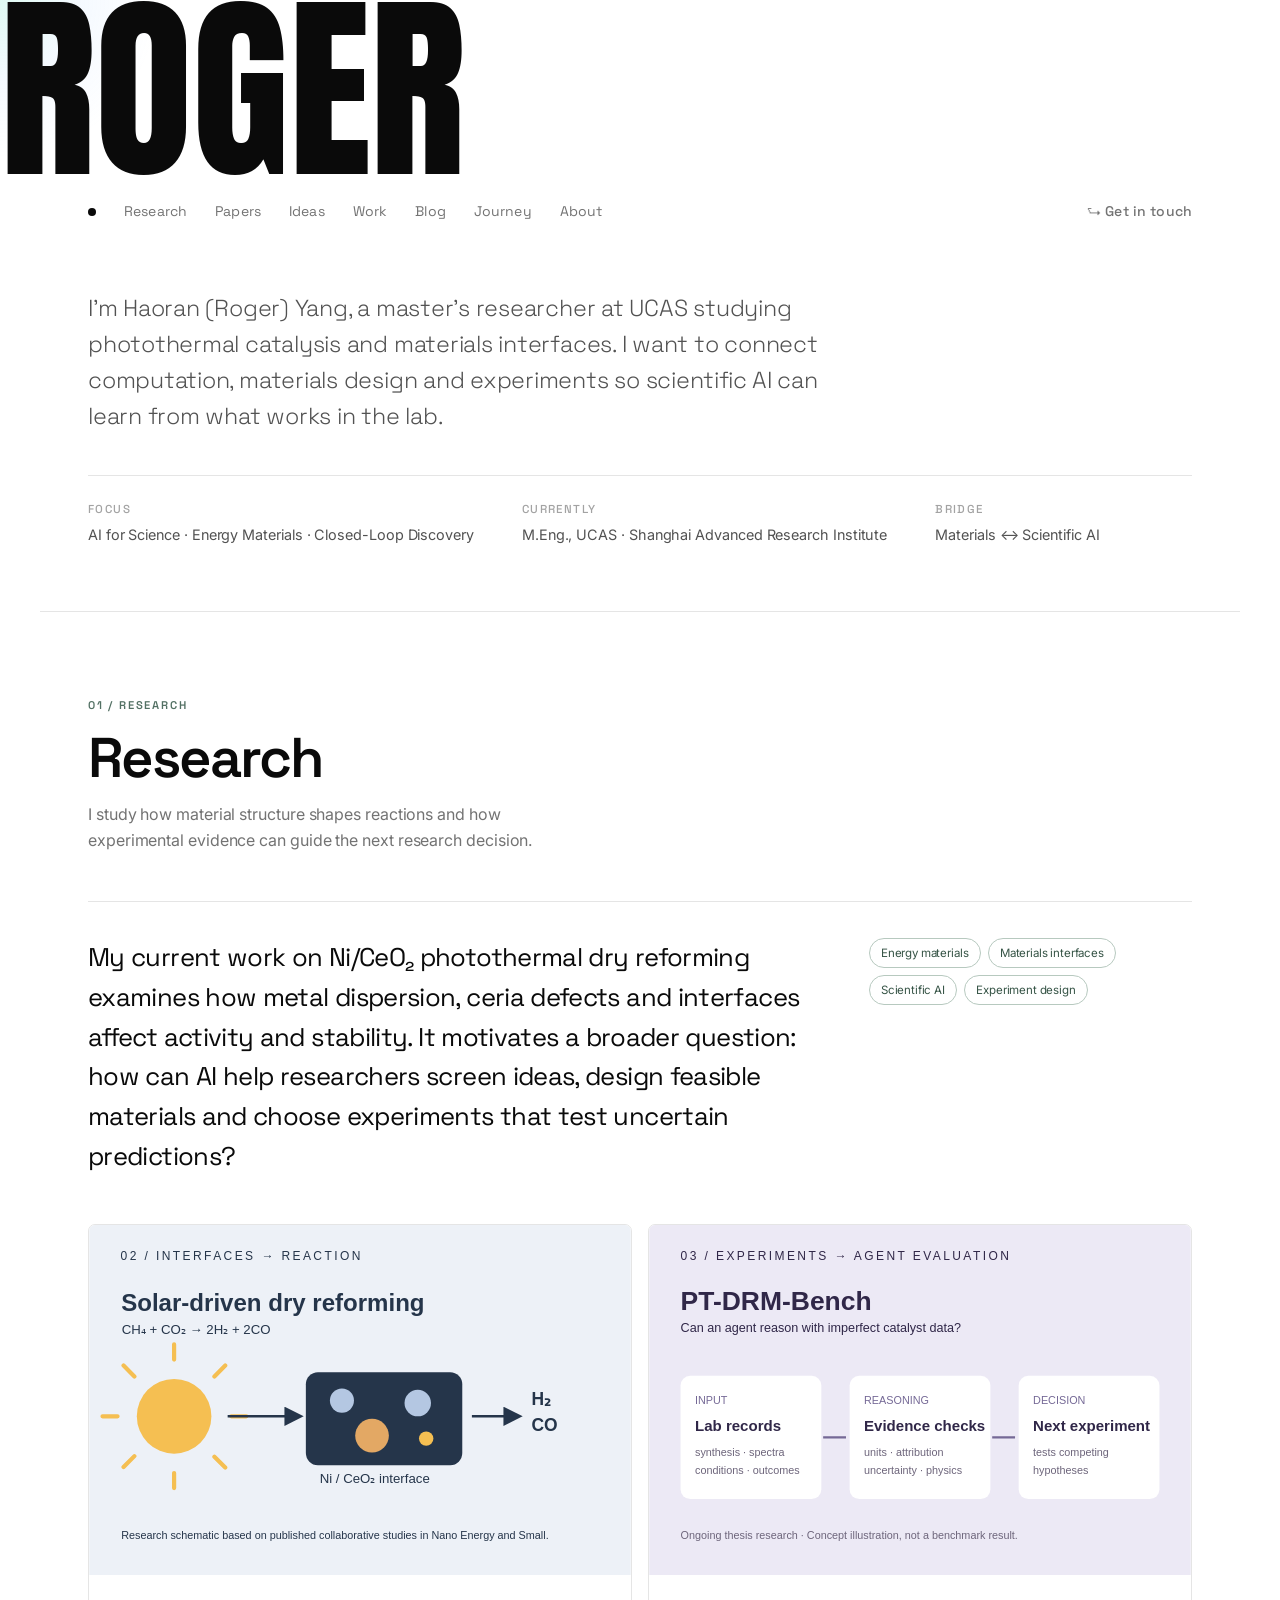
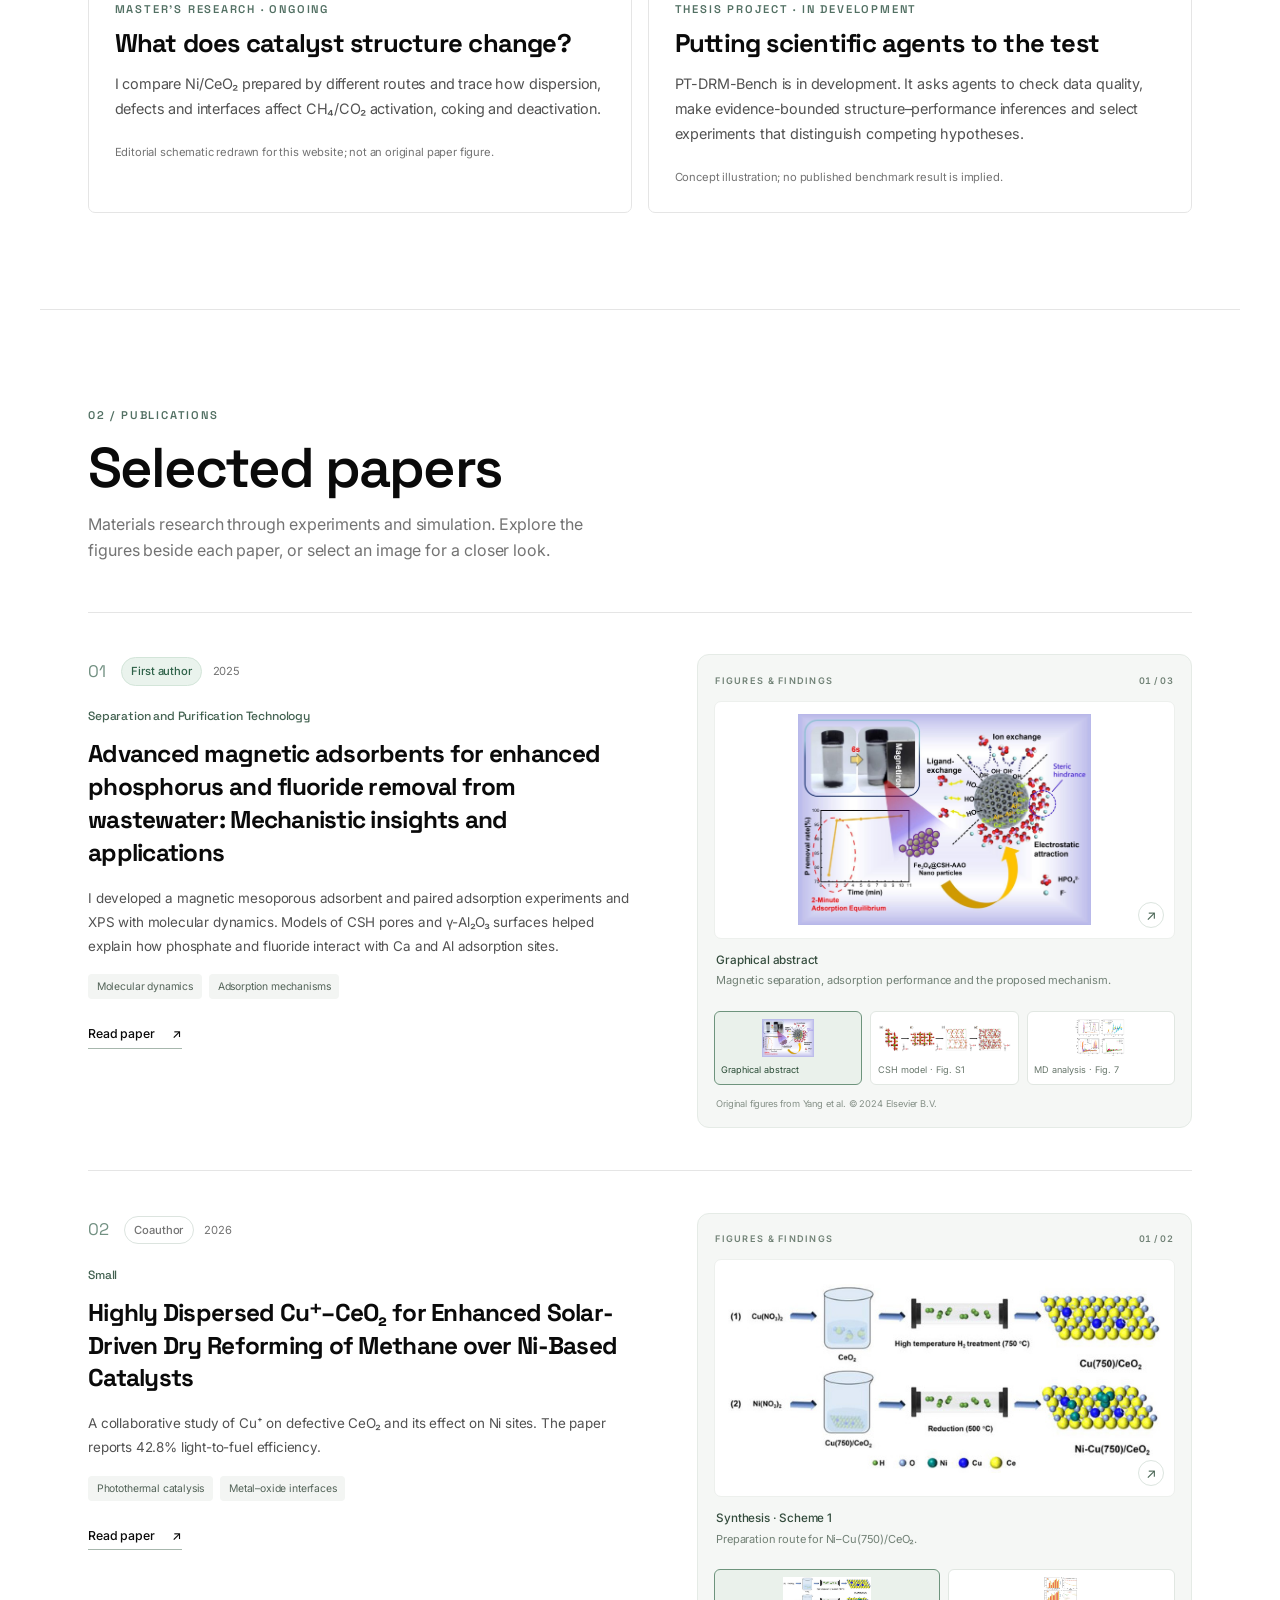
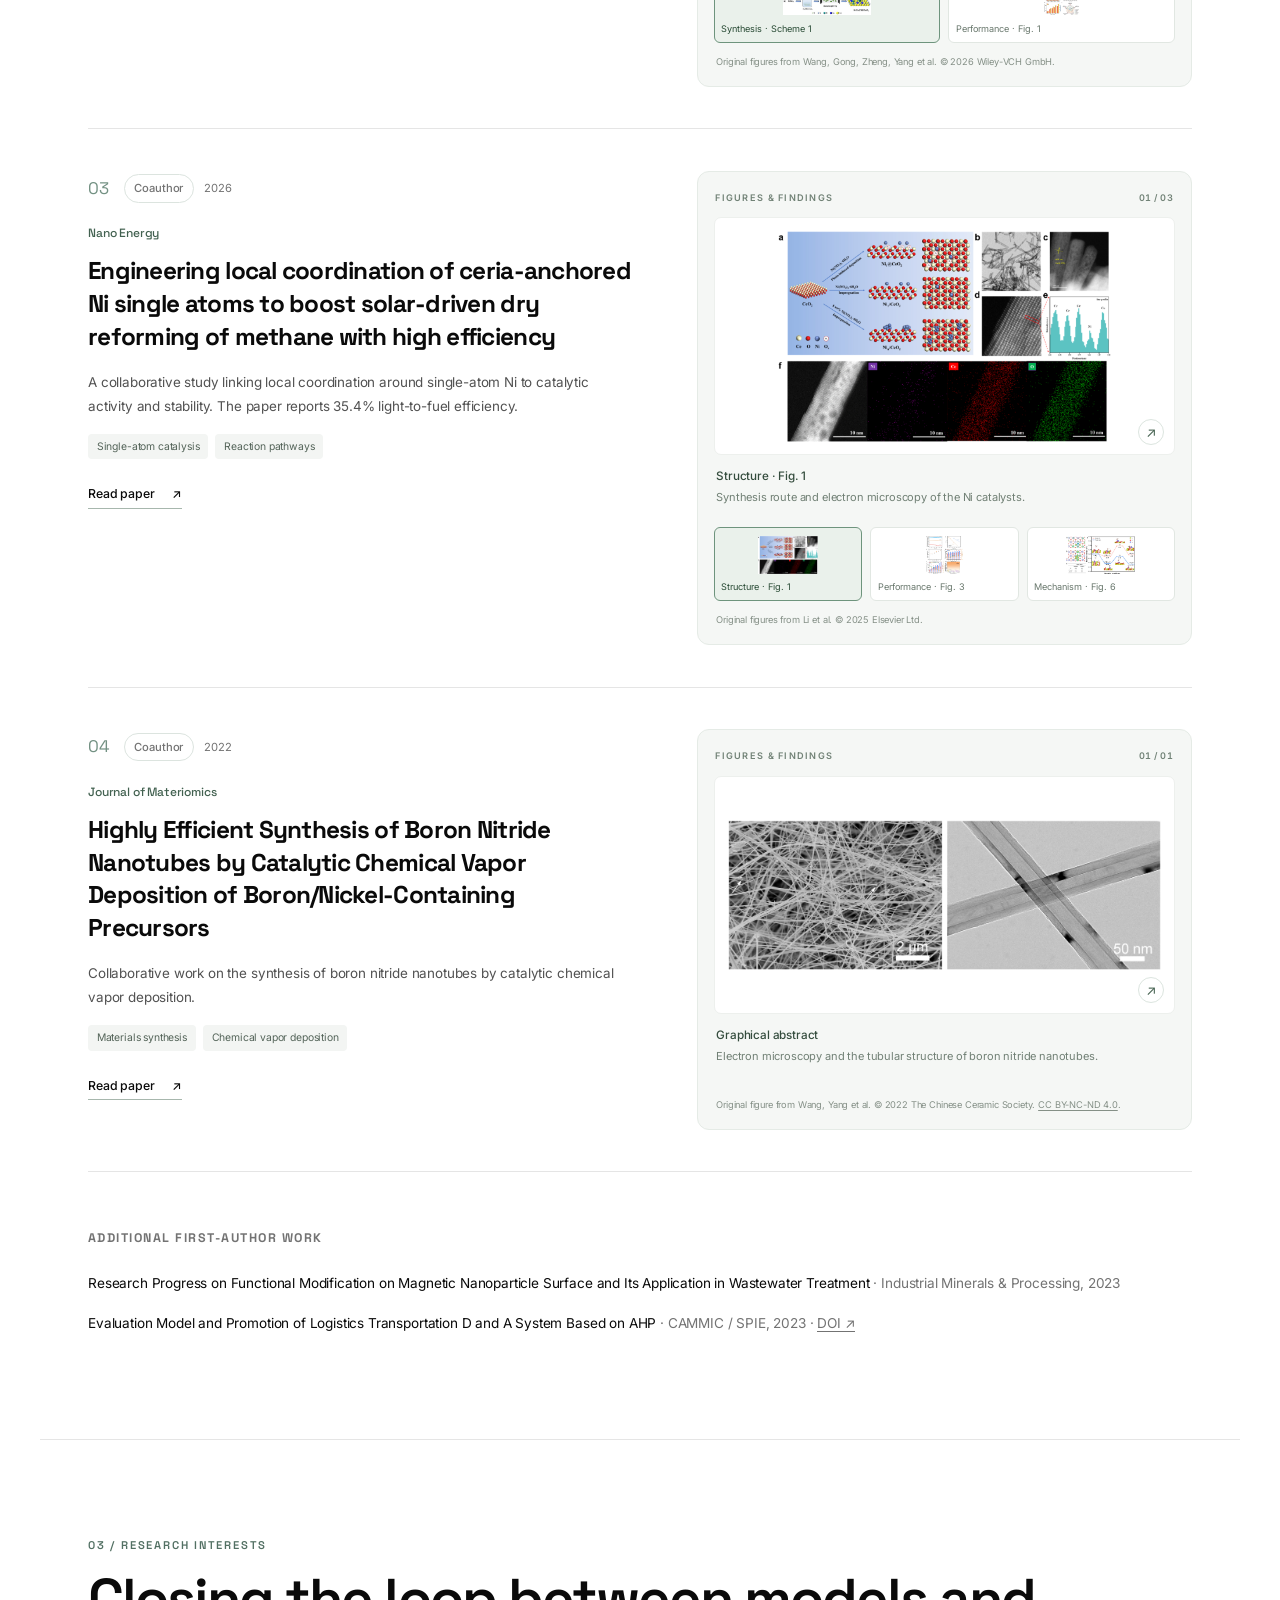
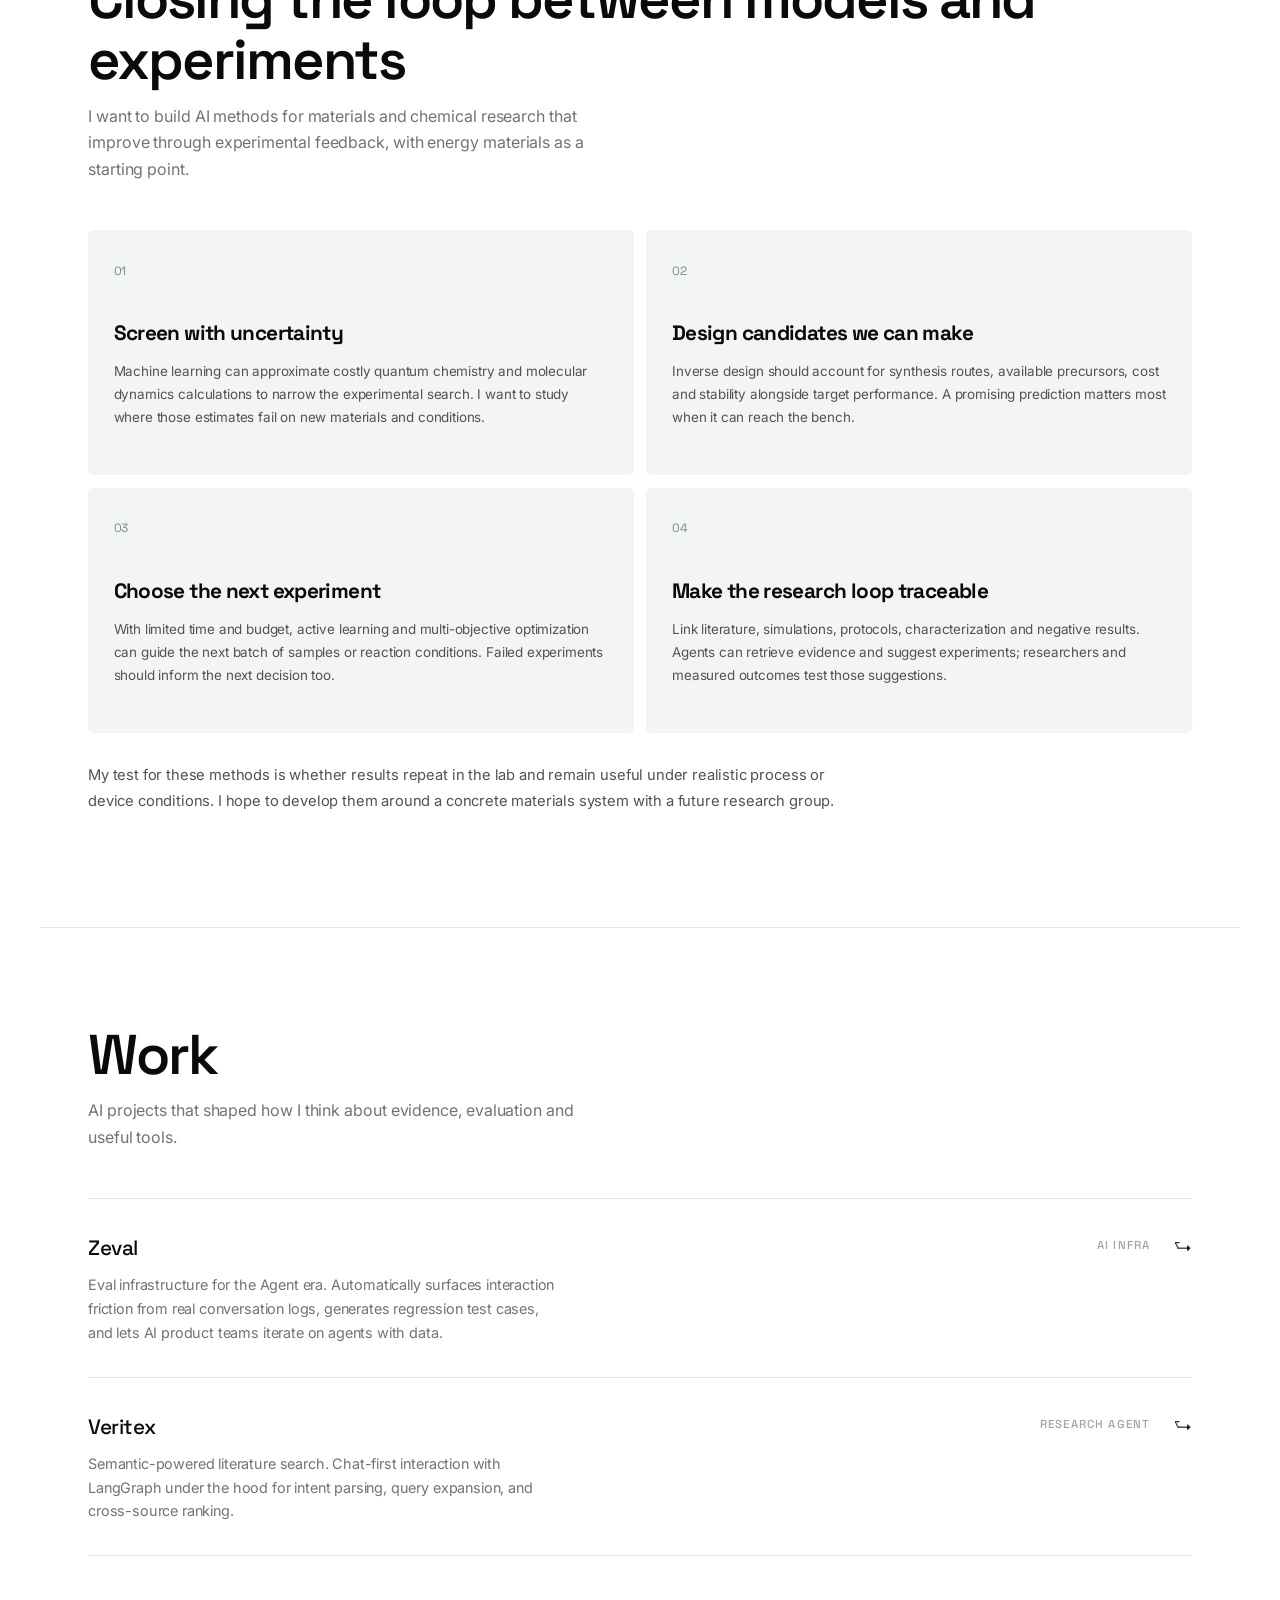
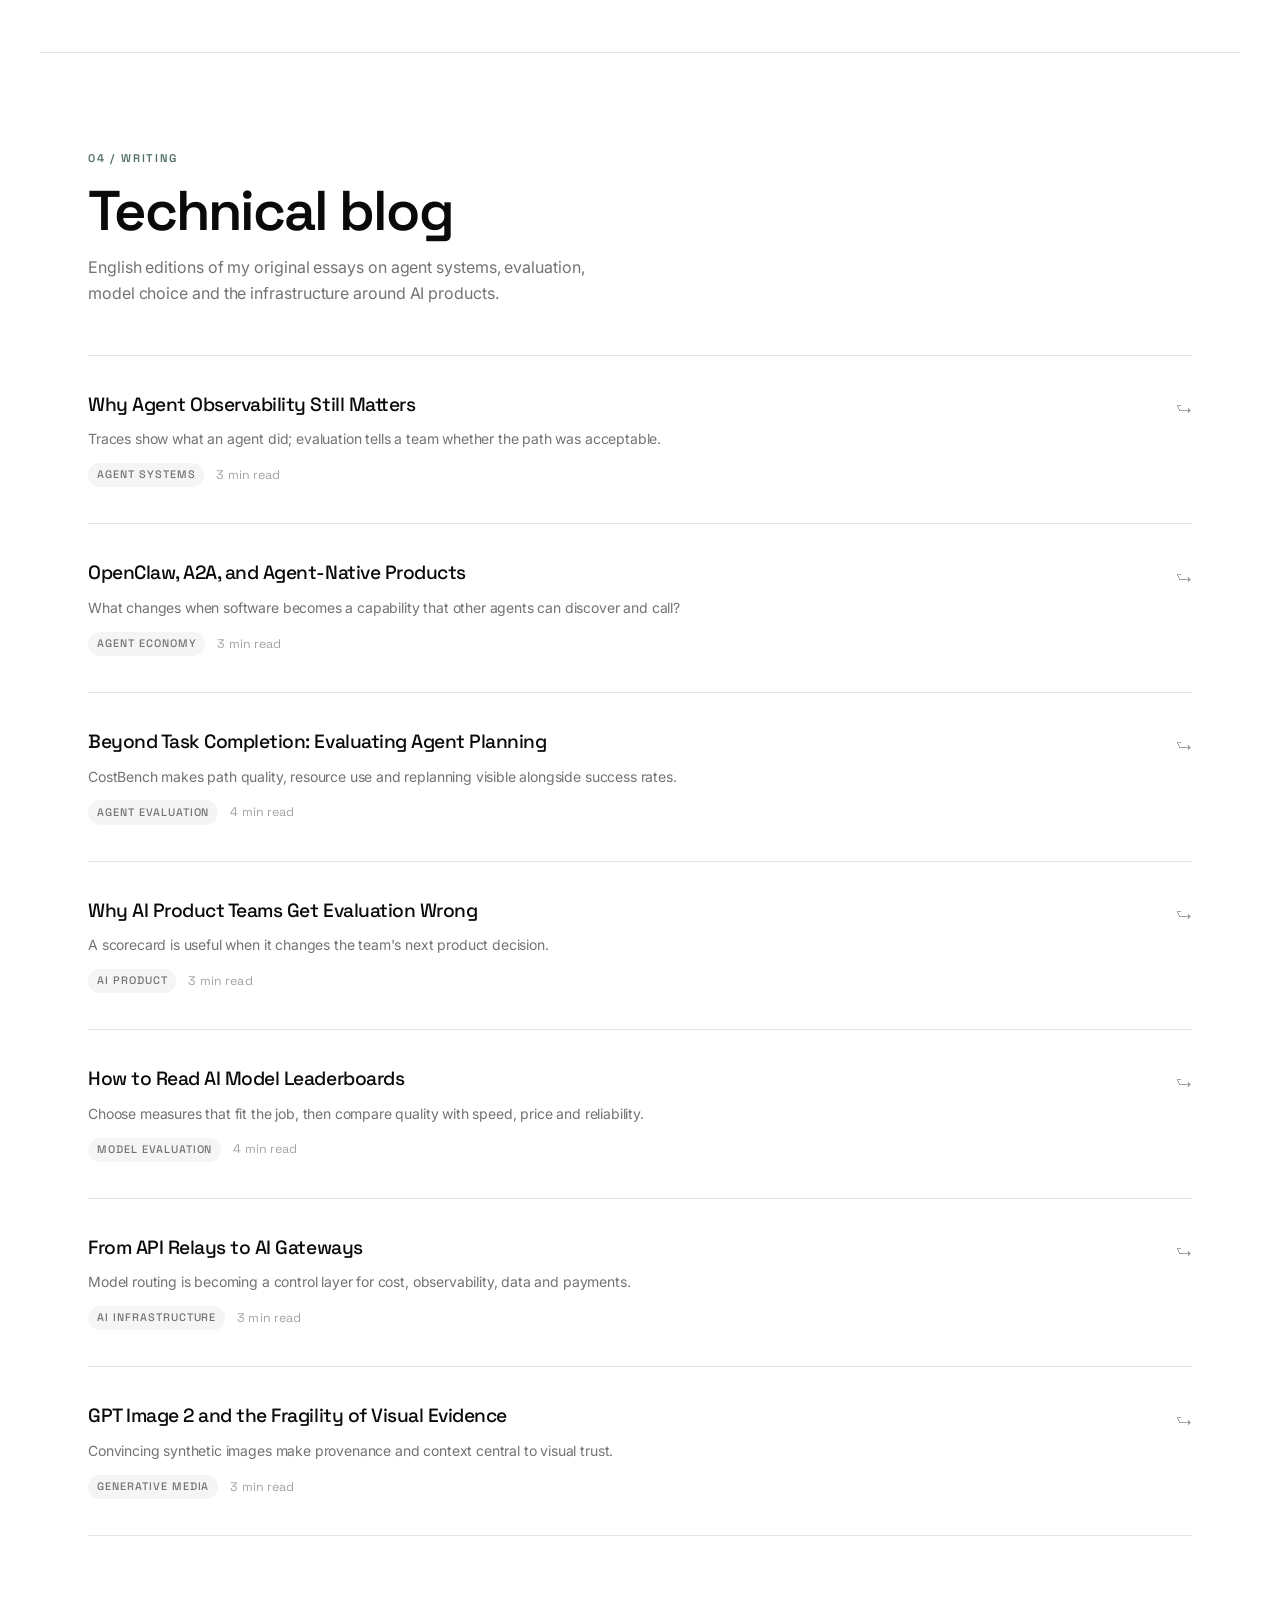
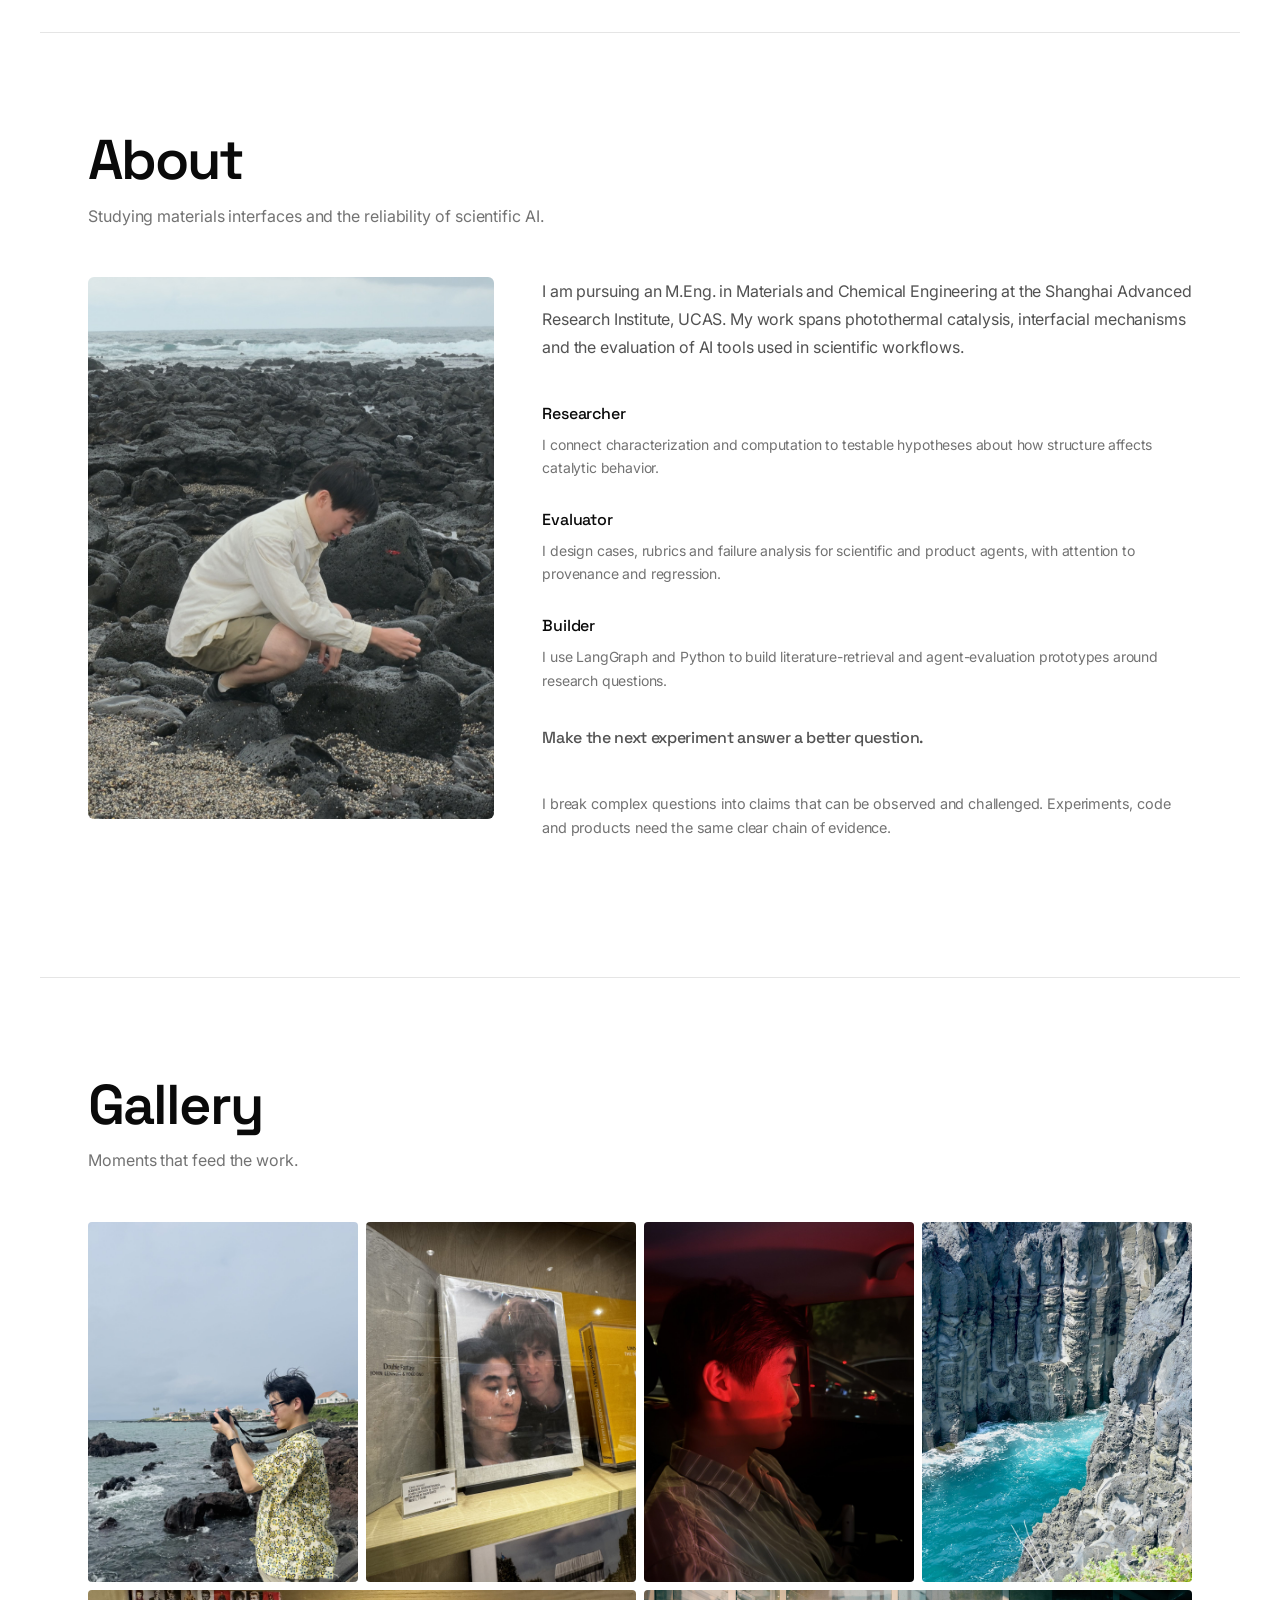
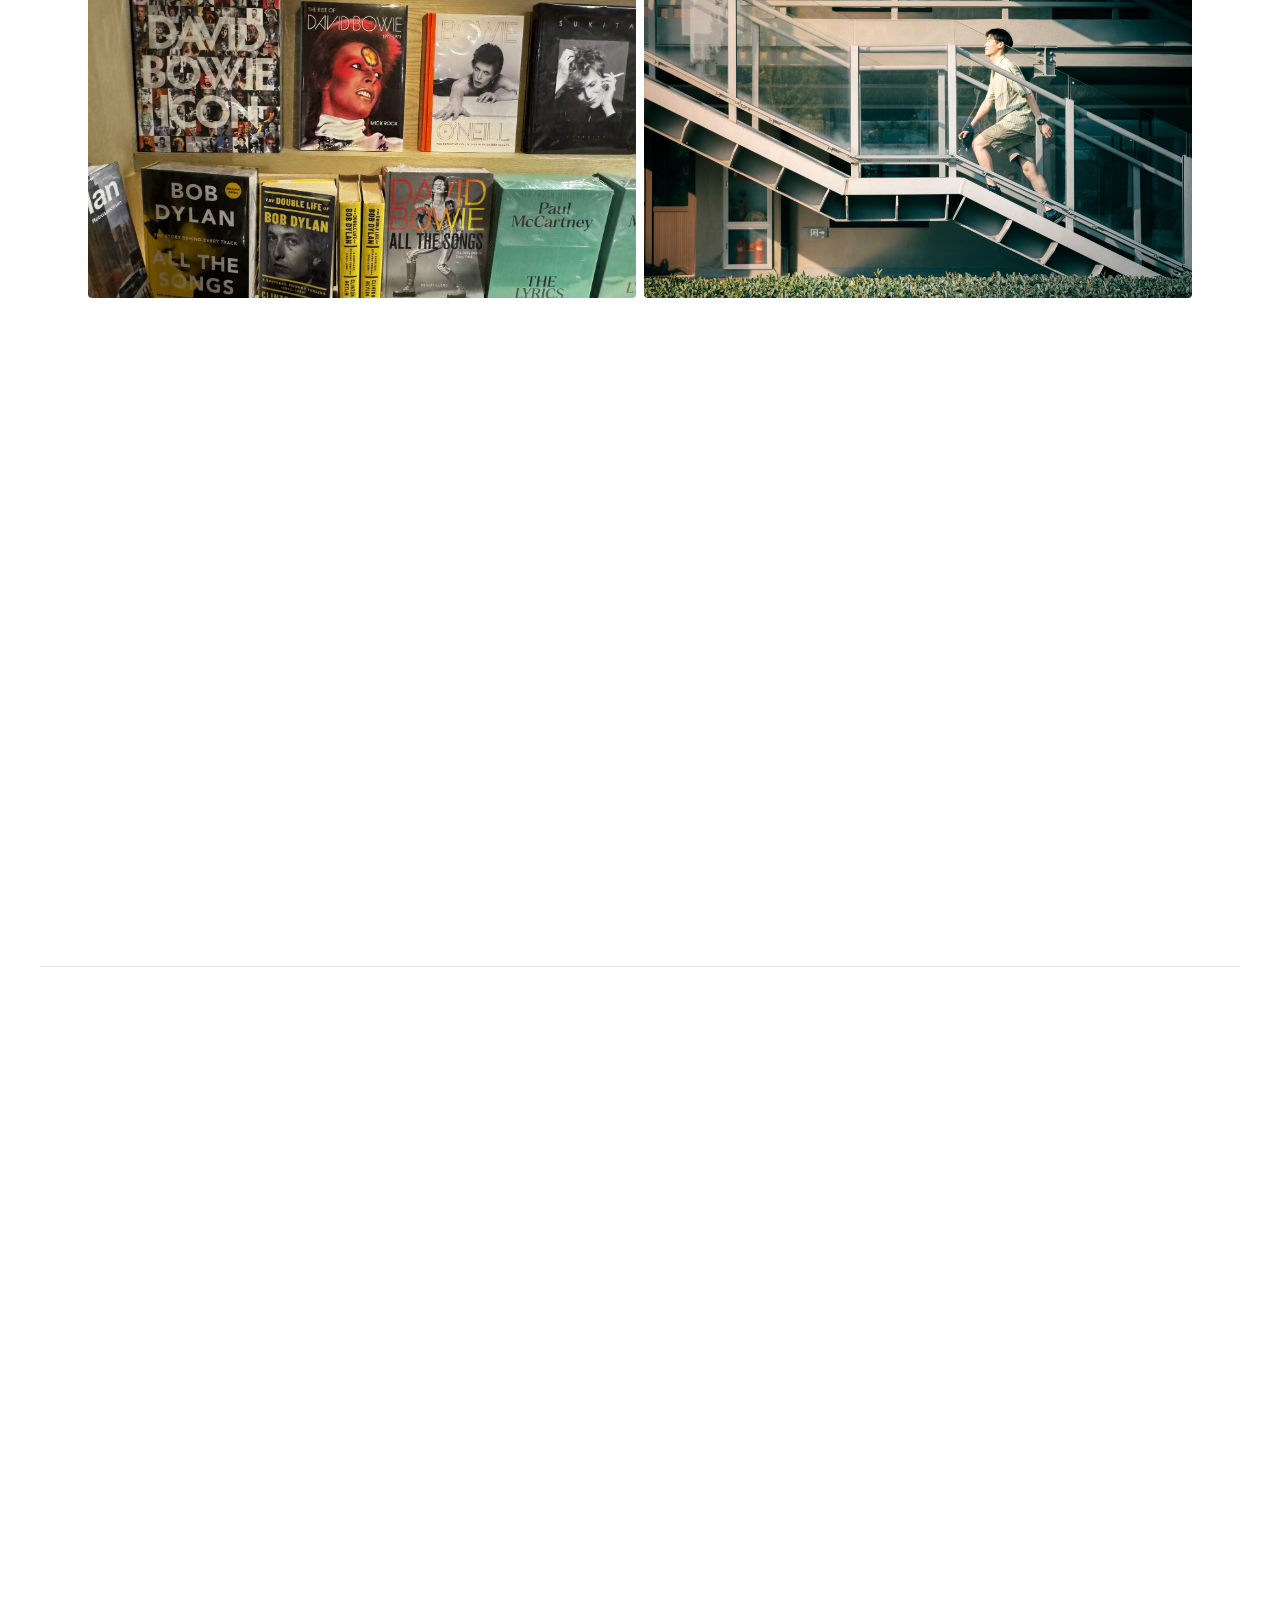
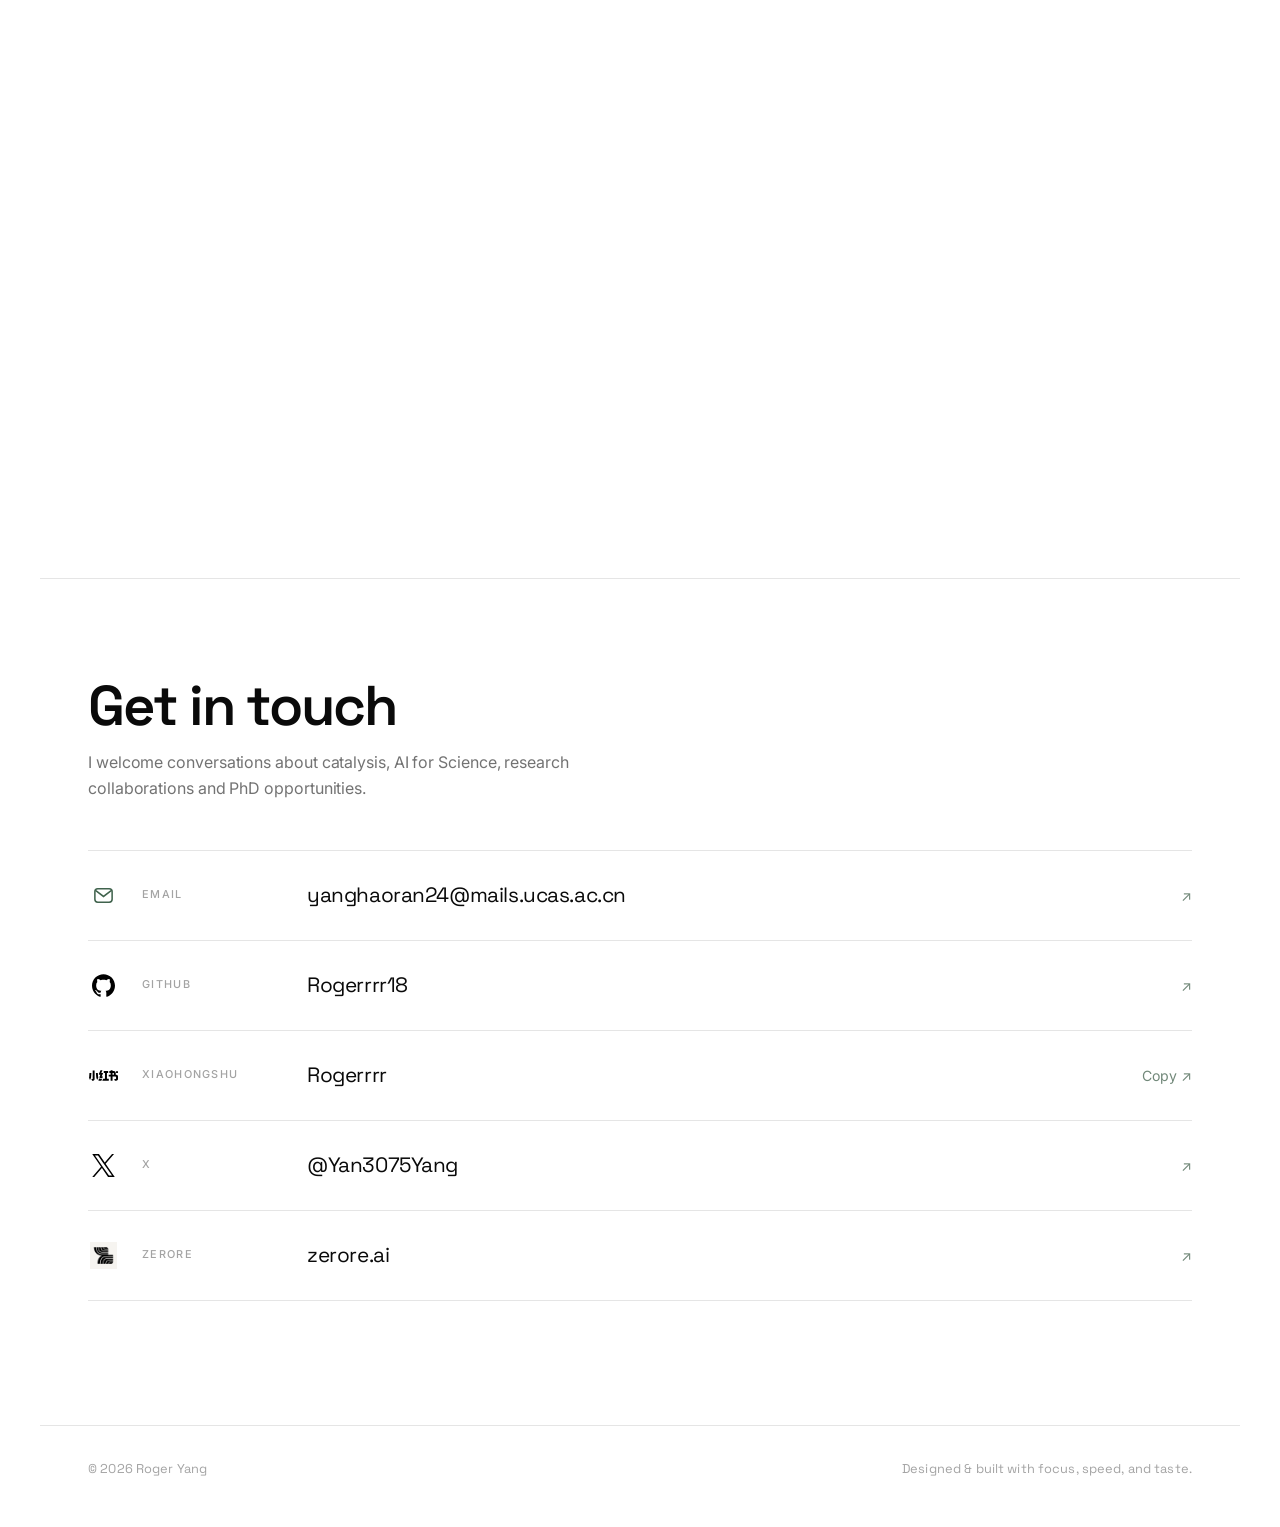
==== commit fe855239: "Publish minimal contact list" ====
--- a/index.html
+++ b/index.html
@@ -14,7 +14,7 @@
       href="https://fonts.googleapis.com/css2?family=Anton&family=Space+Grotesk:wght@300;400;500;600;700&family=Inter:wght@300;400;500&display=swap"
       rel="stylesheet"
     />
-    <link rel="stylesheet" href="styles.css?v=portfolio-refine-1" />
+    <link rel="stylesheet" href="styles.css?v=contact-list-2" />
   </head>
   <body>
     <div class="cursor-glow" aria-hidden="true"></div>
@@ -379,27 +379,36 @@
           <h2>Get in touch</h2>
           <p class="section-desc">I welcome conversations about catalysis, AI for Science, research collaborations and PhD opportunities.</p>
         </div>
-        <div class="contact-grid">
+        <div class="contact-list">
           <a href="mailto:yanghaoran24@mails.ucas.ac.cn" class="contact-card contact-card--email">
             <span class="contact-icon" aria-hidden="true"><svg viewBox="0 0 24 24" fill="none" stroke="currentColor" stroke-width="1.6"><rect x="3" y="5" width="18" height="14" rx="3"/><path d="m4 7 8 6 8-6"/></svg></span>
-            <span class="contact-copy"><span class="contact-label">Start a conversation</span><span class="contact-value">yanghaoran24@mails.ucas.ac.cn</span></span>
+            <span class="contact-label">Email</span>
+            <span class="contact-value">yanghaoran24@mails.ucas.ac.cn</span>
             <span class="contact-arrow" aria-hidden="true">↗</span>
           </a>
           <a href="https://github.com/Rogerrrr18" class="contact-card" target="_blank" rel="noopener noreferrer">
-            <span class="contact-card-top"><span class="contact-icon"><img src="assets/icons/github.svg" alt="" aria-hidden="true" /></span><span class="contact-arrow" aria-hidden="true">↗</span></span>
-            <span class="contact-copy"><span class="contact-label">GitHub</span><span class="contact-value">Rogerrrr18</span></span>
+            <span class="contact-icon" aria-hidden="true"><img src="assets/icons/github.svg" alt="" /></span>
+            <span class="contact-label">GitHub</span>
+            <span class="contact-value">Rogerrrr18</span>
+            <span class="contact-arrow" aria-hidden="true">↗</span>
           </a>
           <button class="contact-card contact-card--copy" type="button" data-copy-handle="Rogerrrr" aria-label="Copy Xiaohongshu username Rogerrrr">
-            <span class="contact-card-top"><span class="contact-icon contact-icon--red"><img src="assets/icons/xiaohongshu.svg" alt="" aria-hidden="true" /></span><span class="contact-copy-hint">Copy handle</span></span>
-            <span class="contact-copy"><span class="contact-label">Xiaohongshu</span><span class="contact-value">Rogerrrr</span></span>
+            <span class="contact-icon" aria-hidden="true"><img src="assets/icons/xiaohongshu.svg" alt="" /></span>
+            <span class="contact-label">Xiaohongshu</span>
+            <span class="contact-value">Rogerrrr</span>
+            <span class="contact-copy-hint" aria-hidden="true">Copy ↗</span>
           </button>
           <a href="https://x.com/Yan3075Yang" class="contact-card" target="_blank" rel="noopener noreferrer">
-            <span class="contact-card-top"><span class="contact-icon"><img src="assets/icons/x.svg" alt="" aria-hidden="true" /></span><span class="contact-arrow" aria-hidden="true">↗</span></span>
-            <span class="contact-copy"><span class="contact-label">X</span><span class="contact-value">@Yan3075Yang</span></span>
+            <span class="contact-icon" aria-hidden="true"><img src="assets/icons/x.svg" alt="" /></span>
+            <span class="contact-label">X</span>
+            <span class="contact-value">@Yan3075Yang</span>
+            <span class="contact-arrow" aria-hidden="true">↗</span>
           </a>
           <a href="https://zerore.ai/" class="contact-card" target="_blank" rel="noopener noreferrer">
-            <span class="contact-card-top"><span class="contact-icon contact-icon--zerore"><img src="assets/icons/zerore.png" alt="" aria-hidden="true" /></span><span class="contact-arrow" aria-hidden="true">↗</span></span>
-            <span class="contact-copy"><span class="contact-label">ZERORE</span><span class="contact-value">zerore.ai</span></span>
+            <span class="contact-icon" aria-hidden="true"><img src="assets/icons/zerore.png" alt="" /></span>
+            <span class="contact-label">ZERORE</span>
+            <span class="contact-value">zerore.ai</span>
+            <span class="contact-arrow" aria-hidden="true">↗</span>
           </a>
         </div>
         <p class="contact-status" role="status" aria-live="polite"></p>
@@ -420,6 +429,6 @@
       <img class="lightbox-image" alt="Enlarged preview" />
       <div class="lightbox-footer"><p class="lightbox-caption"></p><a class="lightbox-original" target="_blank" rel="noopener noreferrer">View original ↗</a></div>
     </dialog>
-    <script src="script.js?v=portfolio-refine-1"></script>
+    <script src="script.js?v=contact-list-2"></script>
   </body>
 </html>
--- a/styles.css
+++ b/styles.css
@@ -664,39 +664,43 @@
 
 /* ---- Contact ---- */
 
-.contact-grid { display: grid; grid-template-columns: repeat(4, minmax(0, 1fr)); gap: .85rem; }
-.contact-card { min-width: 0; display: flex; flex-direction: column; gap: 1.5rem; padding: 1.35rem; border: 1px solid #e1e7e2; border-radius: 10px; background: rgba(255,255,255,.85); color: var(--black); text-align: left; font: inherit; text-decoration: none; cursor: pointer; transition: transform 200ms ease, border-color 200ms ease, box-shadow 200ms ease; }
-.contact-card:hover { border-color: #92b29f; box-shadow: 0 8px 22px rgba(35,65,45,.04); transform: translateY(-3px); }
-.contact-card:focus-visible { outline: 2px solid #32684d; outline-offset: 4px; }
-.contact-card--email { grid-column: 1 / -1; flex-direction: row; align-items: center; gap: 1.1rem; background: #f4f7f4; padding: 1.45rem 1.65rem; margin-bottom: .2rem; }
-.contact-card-top { display: flex; justify-content: space-between; align-items: center; gap: .5rem; }
-.contact-icon { display: grid; place-items: center; flex: 0 0 auto; width: 44px; height: 44px; border-radius: 11px; background: #f1f3f1; }
-.contact-icon img, .contact-icon svg { width: 23px; height: 23px; object-fit: contain; }
-.contact-card--email .contact-icon { width: 48px; height: 48px; background: #e1ebe3; color: #355e43; }
-.contact-icon--red { background: #fff0f1; }
-.contact-icon--red img { width: 29px; height: 29px; }
-.contact-icon--zerore { background: #f5f4f0; }
-.contact-icon--zerore img { width: 36px; height: 36px; border-radius: 7px; }
-.contact-copy { display: flex; min-width: 0; flex-direction: column; gap: .25rem; }
-.contact-card--email .contact-copy { flex: 1; }
-.contact-label { color: #718076; font-size: .64rem; font-weight: 500; letter-spacing: .08em; text-transform: uppercase; }
-.contact-value { min-width: 0; font-family: var(--font-display); font-size: .95rem; line-height: 1.4; letter-spacing: -.02em; overflow-wrap: anywhere; }
-.contact-card--email .contact-value { font-size: clamp(1rem, 2.1vw, 1.45rem); }
-.contact-arrow { color: #6c8375; font-size: 1.1rem; }
-.contact-copy-hint { color: #819087; font-size: .58rem; }
+.contact-list { border-top: 1px solid var(--gray-200); }
+.contact-card {
+  display: grid;
+  grid-template-columns: 34px minmax(110px, 145px) minmax(0, 1fr) auto;
+  align-items: center;
+  gap: 1.25rem;
+  width: 100%;
+  min-height: 90px;
+  padding: 1.15rem 0;
+  border: 0;
+  border-bottom: 1px solid var(--gray-200);
+  background: transparent;
+  color: var(--black);
+  font: inherit;
+  text-align: left;
+  text-decoration: none;
+  cursor: pointer;
+  transition: color 180ms ease, padding-left 180ms ease;
+}
+.contact-card:hover { color: #2c6244; padding-left: .45rem; }
+.contact-card:focus-visible { outline: 2px solid #32684d; outline-offset: -2px; }
+.contact-icon { display: grid; place-items: center; width: 30px; height: 30px; color: #40634d; }
+.contact-icon img, .contact-icon svg { display: block; width: 23px; height: 23px; object-fit: contain; }
+.contact-icon img[src$="xiaohongshu.svg"] { width: 29px; height: 29px; }
+.contact-icon img[src$="zerore.png"] { width: 27px; height: 27px; }
+.contact-label { color: var(--gray-400); font-size: .68rem; font-weight: 500; letter-spacing: .12em; text-transform: uppercase; }
+.contact-value { min-width: 0; overflow-wrap: anywhere; font-family: var(--font-display); font-size: clamp(1rem, 1.7vw, 1.3rem); line-height: 1.4; letter-spacing: -.02em; }
+.contact-arrow, .contact-copy-hint { color: #718879; font-size: .88rem; white-space: nowrap; }
 .contact-status { min-height: 1.4em; margin-top: .75rem; color: #456852; font-size: .73rem; }
-@media (max-width: 850px) { .contact-grid { grid-template-columns: repeat(2, minmax(0, 1fr)); } }
-@media (max-width: 480px) {
-  .contact-grid { gap: .65rem; }
-  .contact-card { padding: 1rem; gap: 1.2rem; }
-  .contact-card--email { gap: .8rem; }
-  .contact-card--email .contact-icon { width: 38px; height: 38px; }
-  .contact-card--email .contact-value { font-size: .86rem; }
-  .contact-card--email .contact-arrow { display: none; }
-  .contact-value { font-size: .84rem; }
-  .contact-copy-hint { font-size: .5rem; }
-}
-@media (prefers-reduced-motion: reduce) { .contact-card, .figure-zoom { transition: none; } .contact-card:hover { transform: none; } }
+@media (max-width: 600px) {
+  .contact-card { grid-template-columns: 30px minmax(0, 1fr) auto; column-gap: .85rem; row-gap: .2rem; min-height: 76px; }
+  .contact-icon { grid-column: 1; grid-row: 1 / span 2; }
+  .contact-label { grid-column: 2; grid-row: 1; font-size: .59rem; }
+  .contact-value { grid-column: 2; grid-row: 2; font-size: .95rem; }
+  .contact-arrow, .contact-copy-hint { grid-column: 3; grid-row: 1 / span 2; font-size: .72rem; }
+}
+@media (prefers-reduced-motion: reduce) { .contact-card, .figure-zoom { transition: none; } .contact-card:hover { padding-left: 0; } }
 
 /* ---- Footer ---- */
 
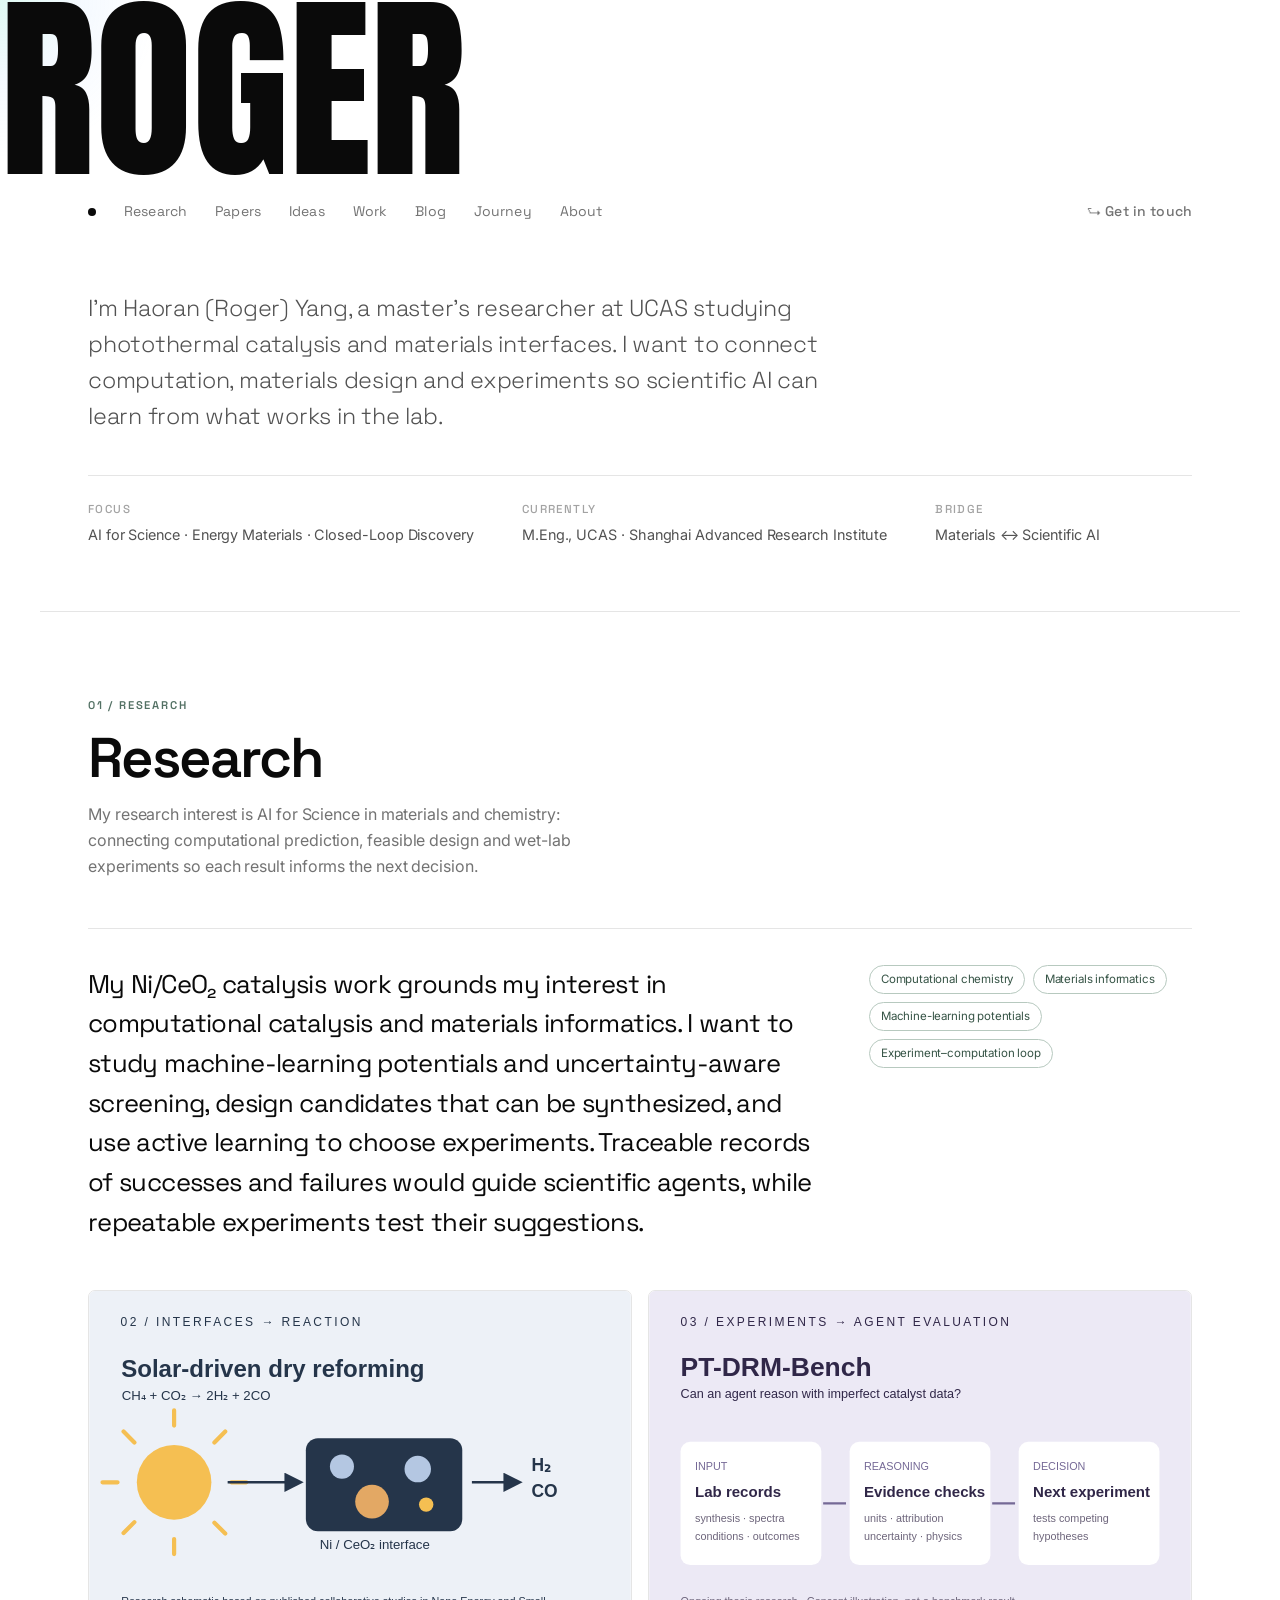
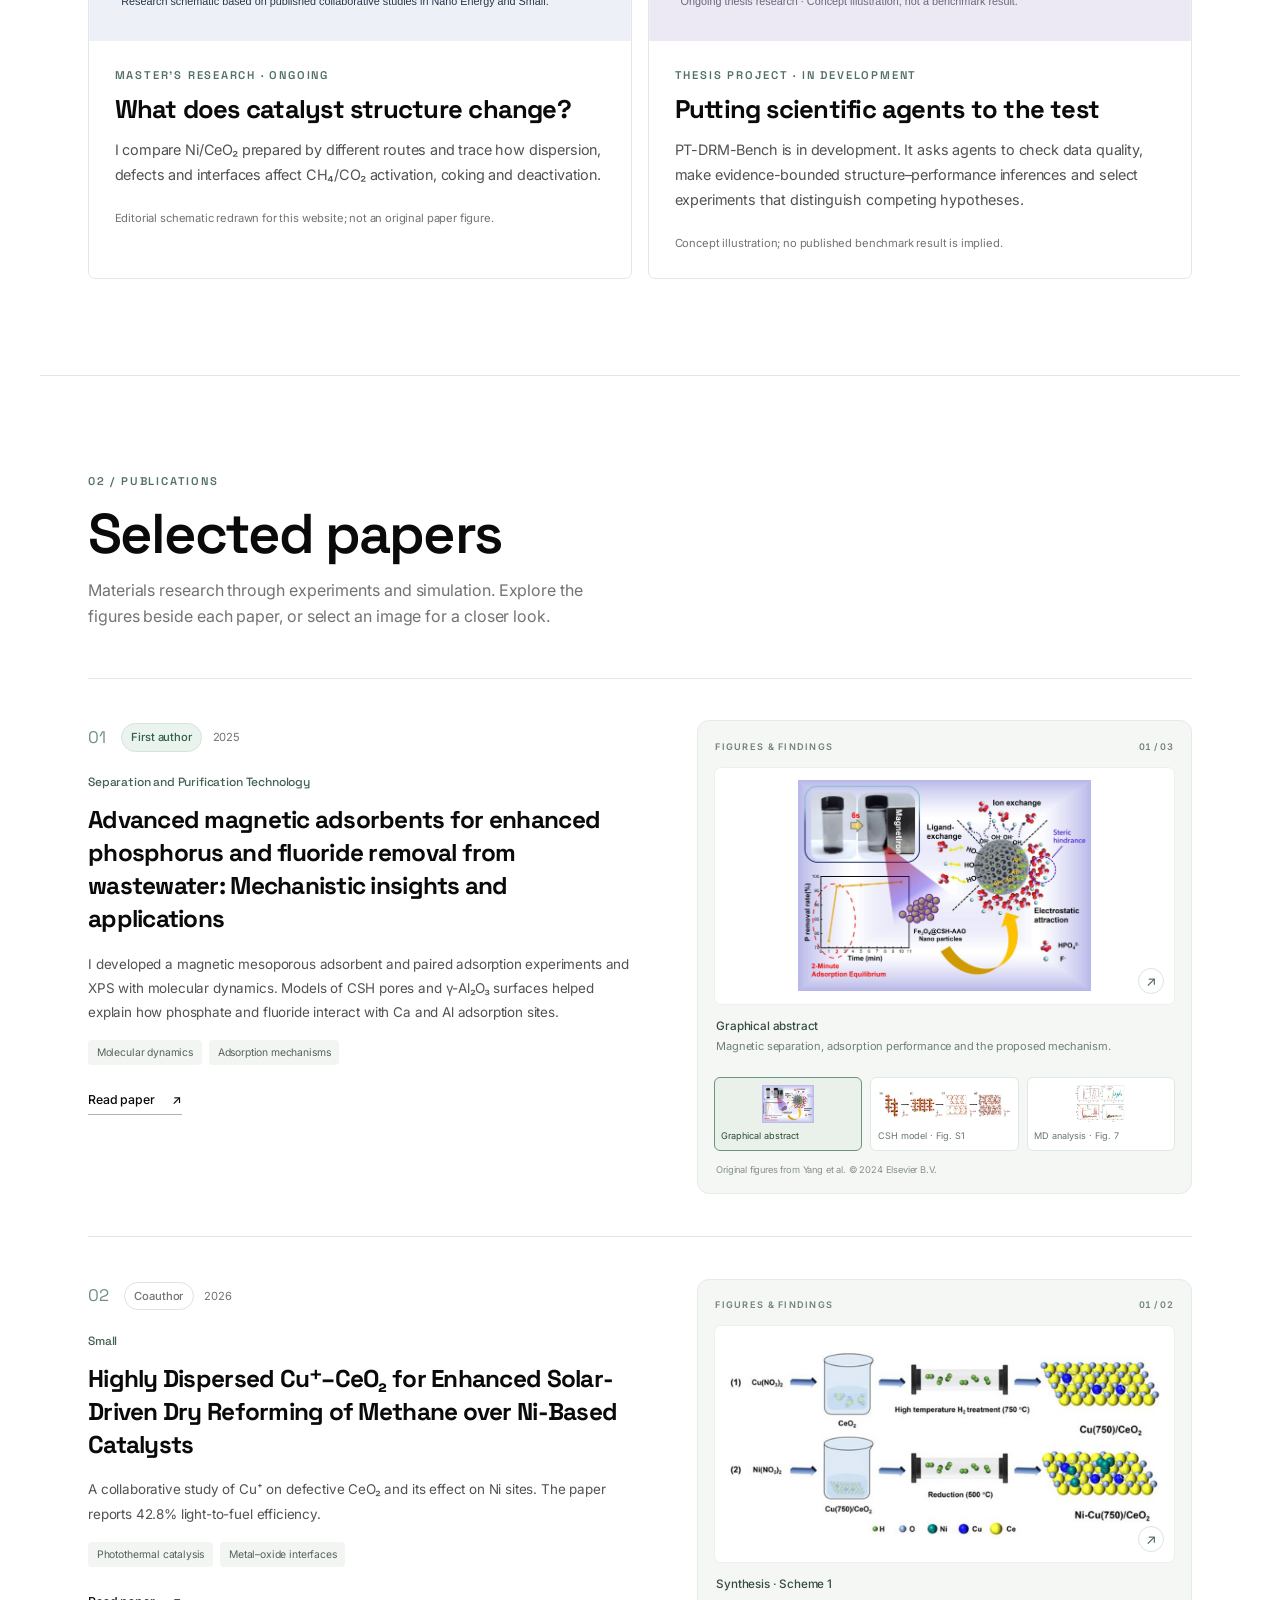
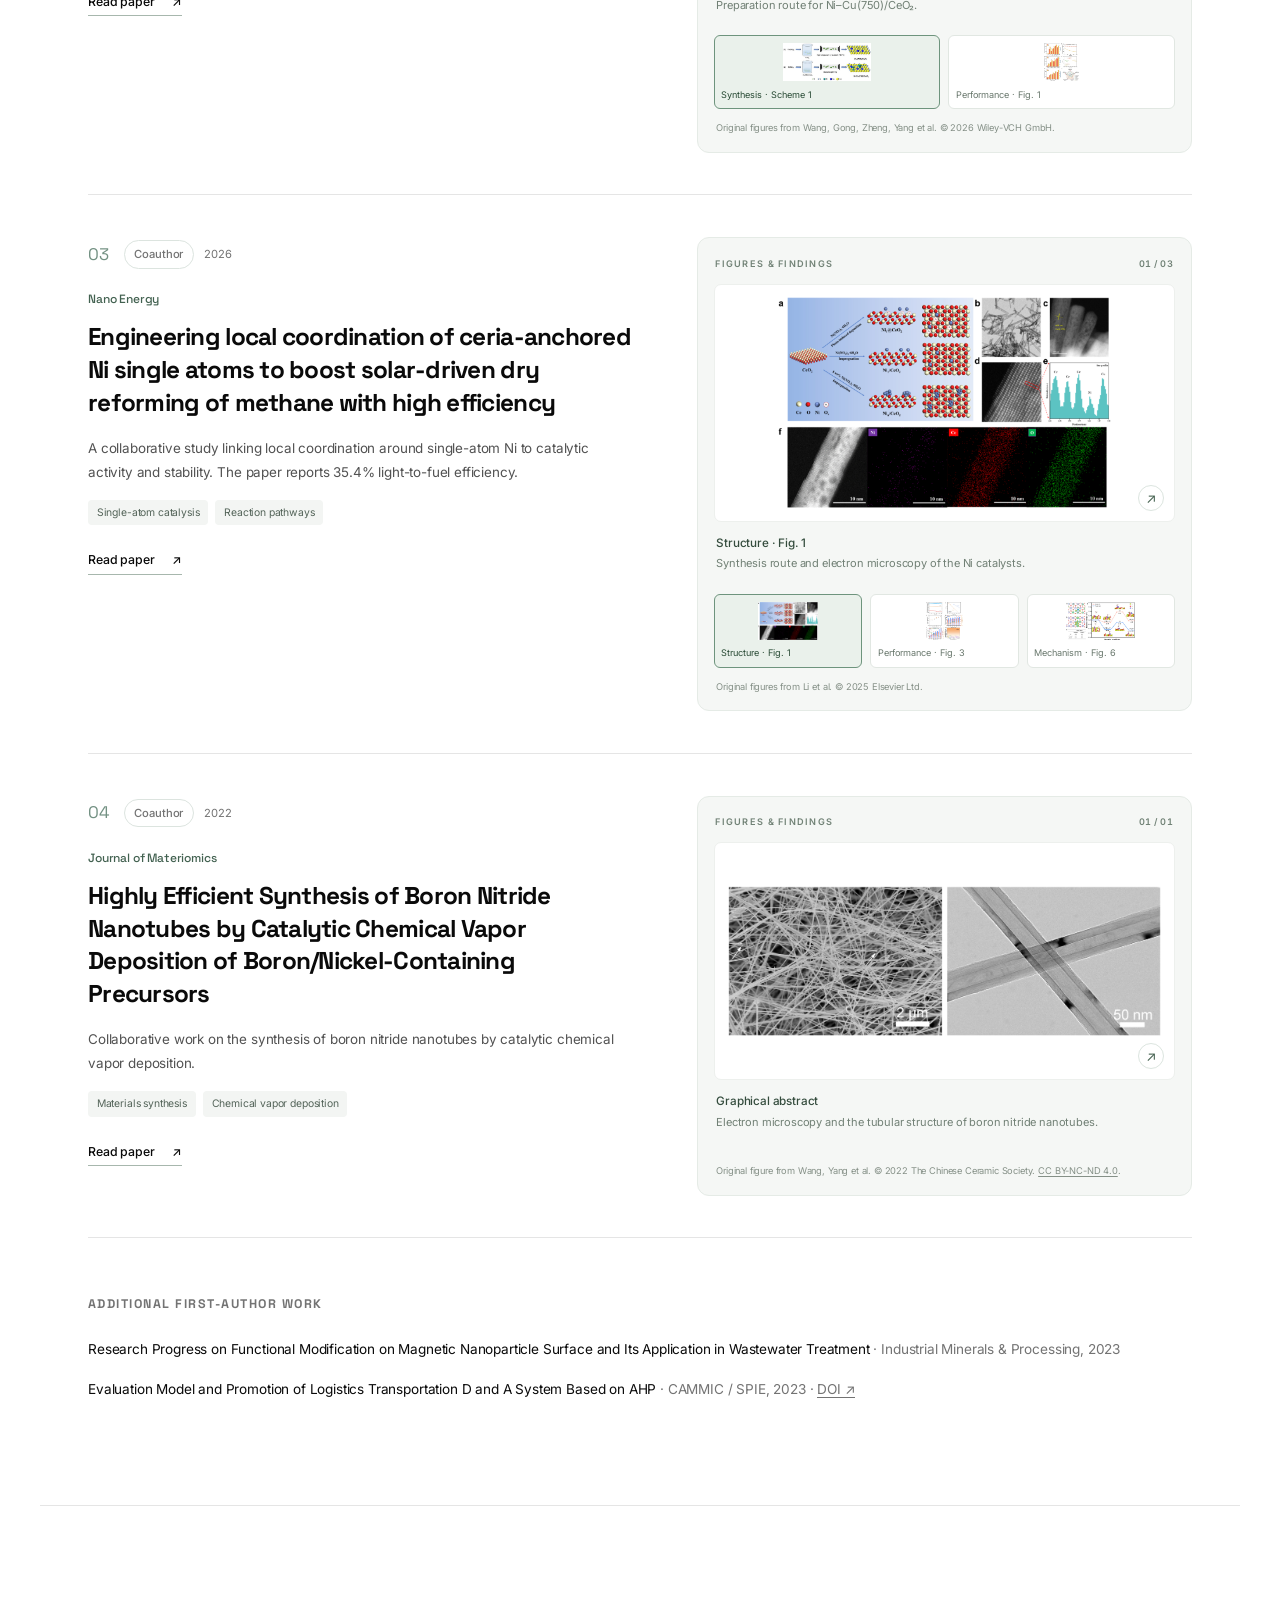
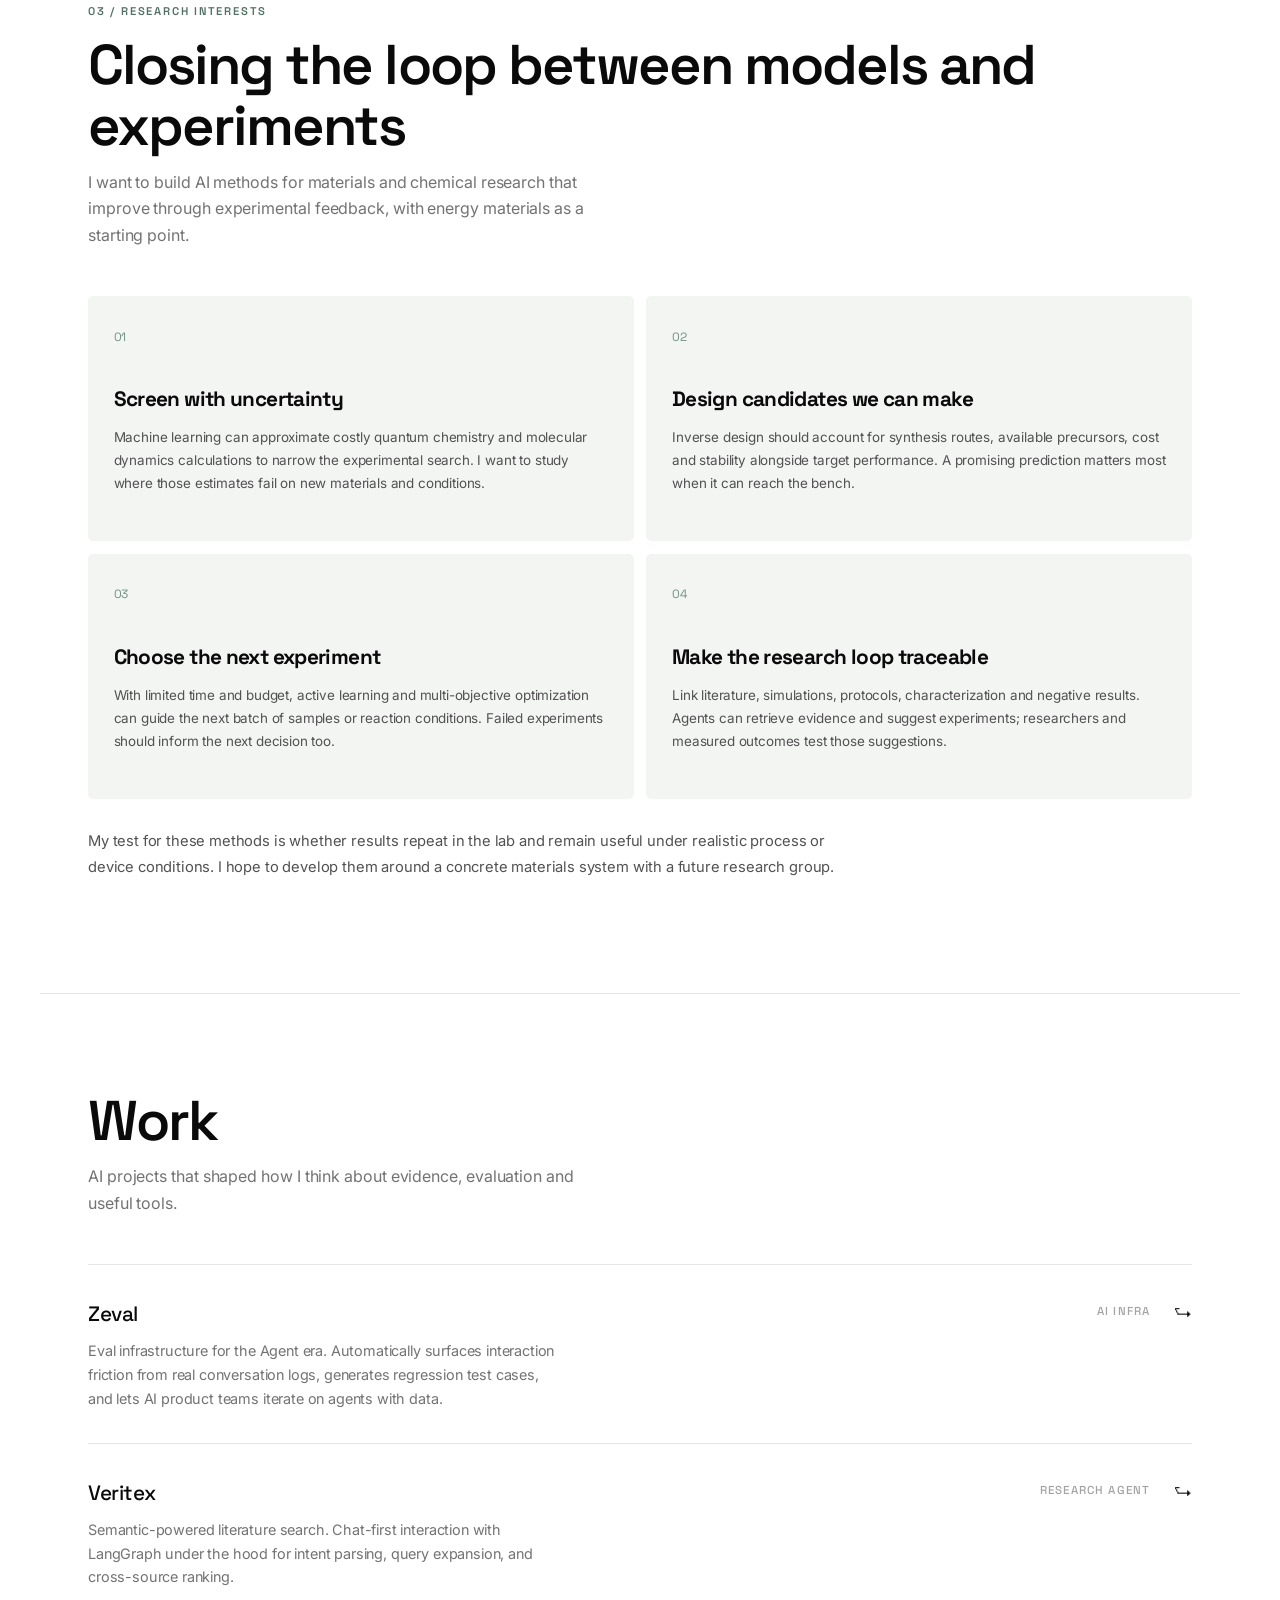
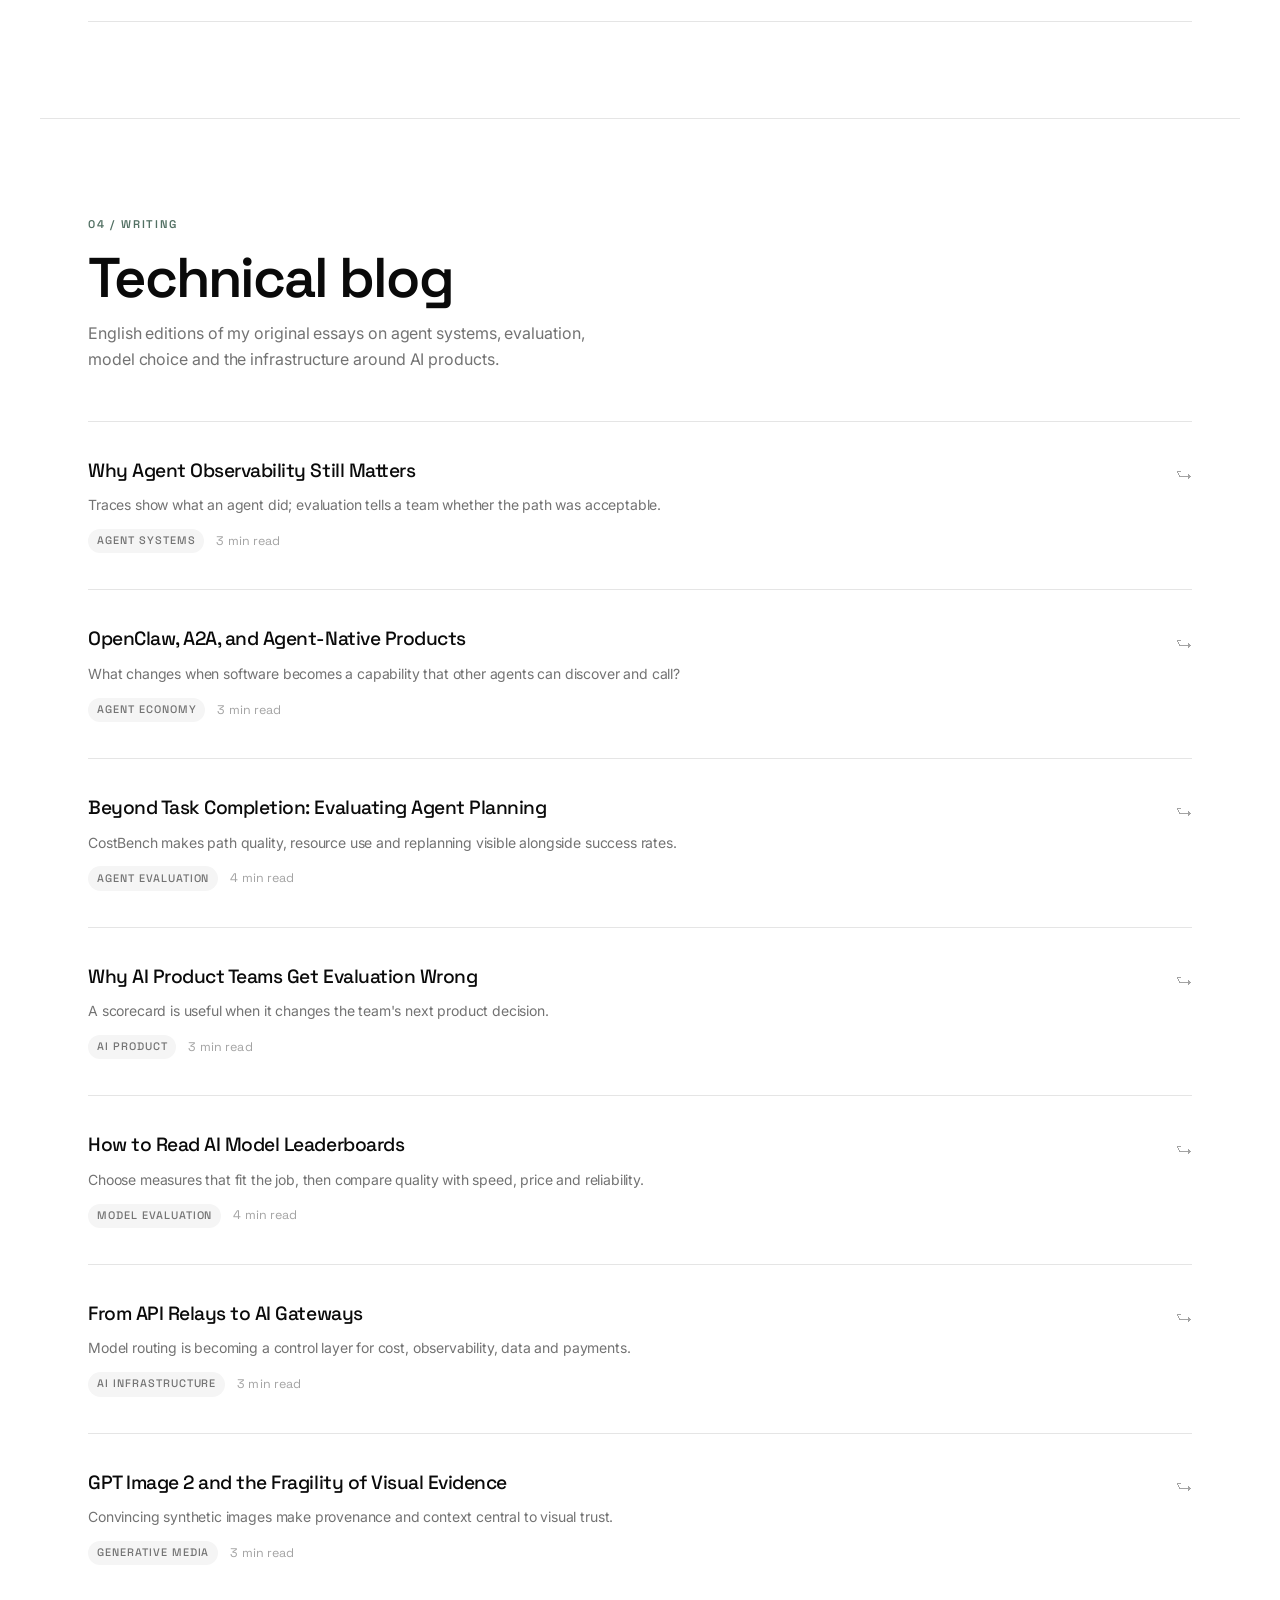
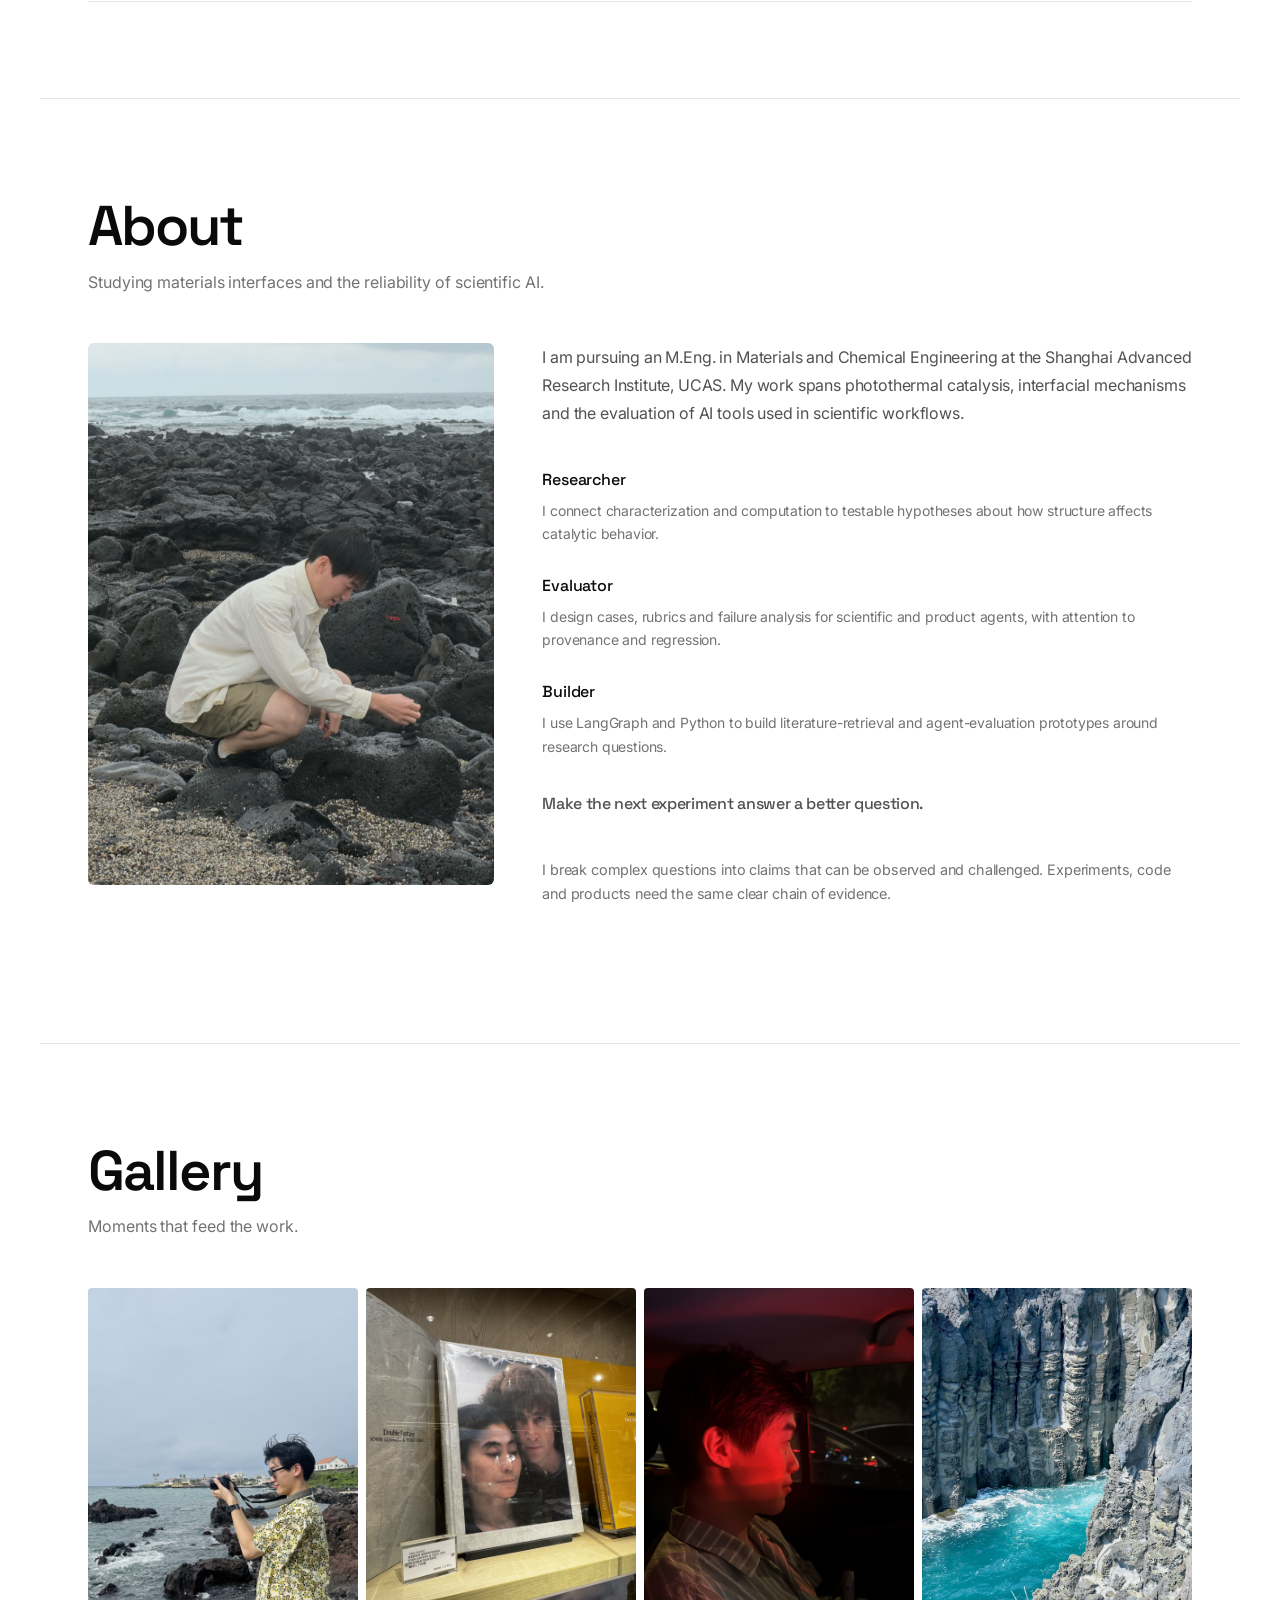
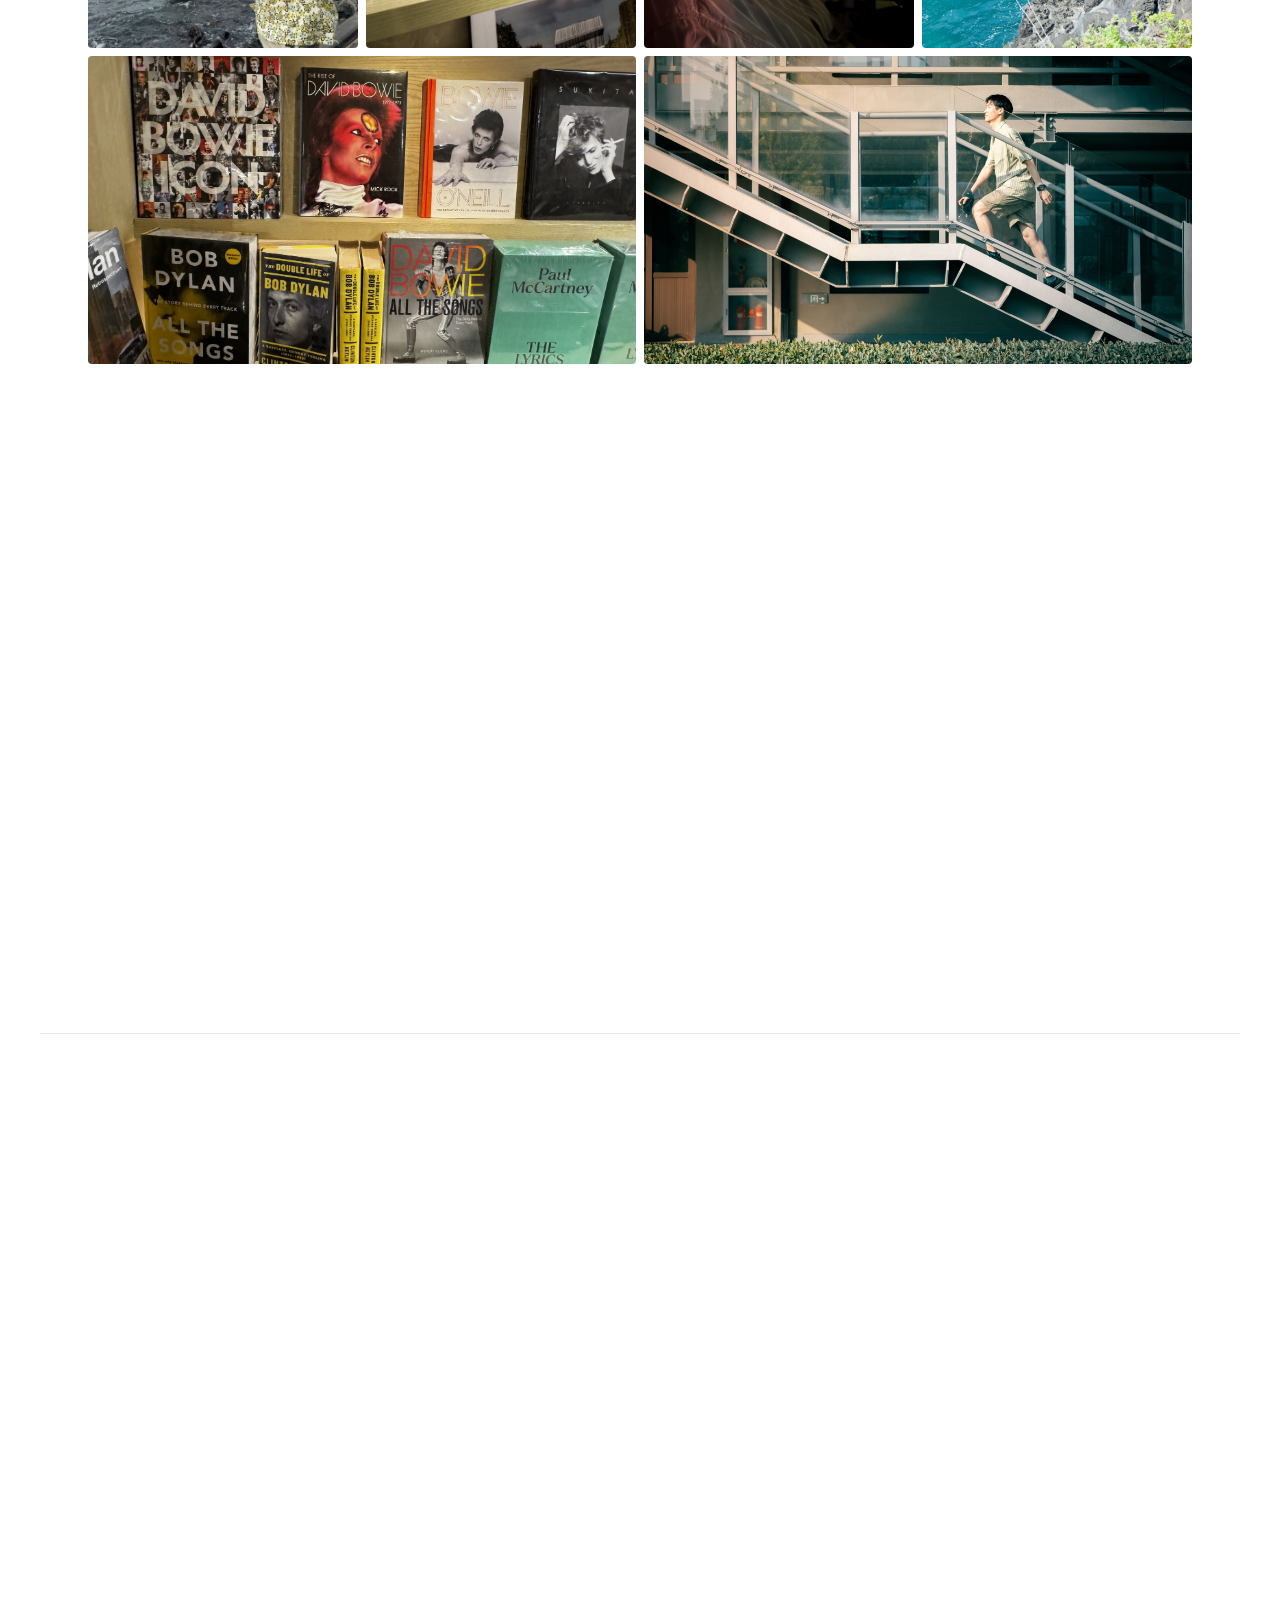
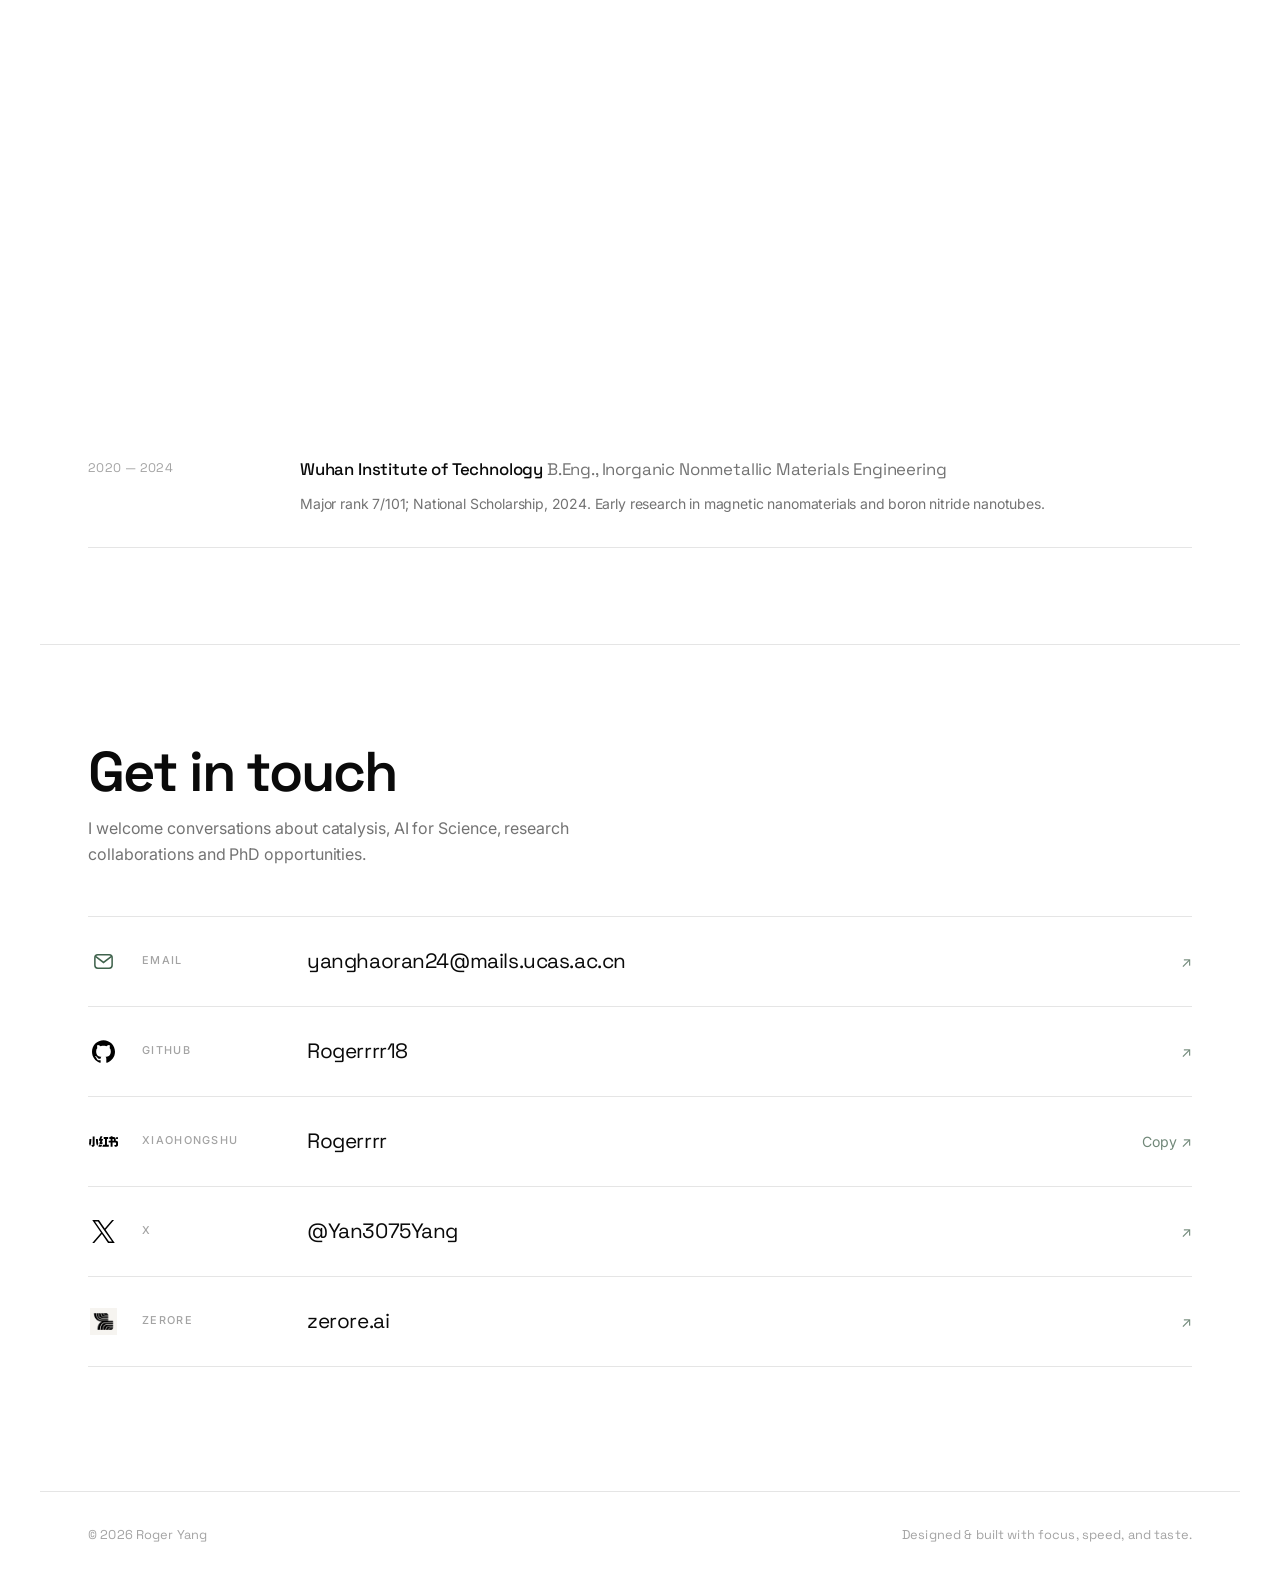
==== commit bc4ac140: "Publish updated research introduction" ====
--- a/index.html
+++ b/index.html
@@ -61,8 +61,8 @@
 
       <!-- Research: application-first evidence, with labeled editorial diagrams -->
       <section id="research" class="section research-section">
-        <div class="section-header"><span class="section-kicker">01 / RESEARCH</span><h2>Research</h2><p class="section-desc">I study how material structure shapes reactions and how experimental evidence can guide the next research decision.</p></div>
-        <div class="research-lead"><p>My current work on Ni/CeO₂ photothermal dry reforming examines how metal dispersion, ceria defects and interfaces affect activity and stability. It motivates a broader question: how can AI help researchers screen ideas, design feasible materials and choose experiments that test uncertain predictions?</p><div class="research-keywords"><span>Energy materials</span><span>Materials interfaces</span><span>Scientific AI</span><span>Experiment design</span></div></div>
+        <div class="section-header"><span class="section-kicker">01 / RESEARCH</span><h2>Research</h2><p class="section-desc">My research interest is AI for Science in materials and chemistry: connecting computational prediction, feasible design and wet-lab experiments so each result informs the next decision.</p></div>
+        <div class="research-lead"><p>My Ni/CeO₂ catalysis work grounds my interest in computational catalysis and materials informatics. I want to study machine-learning potentials and uncertainty-aware screening, design candidates that can be synthesized, and use active learning to choose experiments. Traceable records of successes and failures would guide scientific agents, while repeatable experiments test their suggestions.</p><div class="research-keywords"><span>Computational chemistry</span><span>Materials informatics</span><span>Machine-learning potentials</span><span>Experiment–computation loop</span></div></div>
         <div class="research-grid">
           <article class="research-card"><img src="assets/images/research/catalysis-figure.svg" alt="Editorial diagram of light-driven methane and carbon dioxide reforming at a Ni/CeO₂ interface" loading="lazy"/><div class="research-card-body"><span class="research-card-label">MASTER'S RESEARCH · ONGOING</span><h3>What does catalyst structure change?</h3><p>I compare Ni/CeO₂ prepared by different routes and trace how dispersion, defects and interfaces affect CH₄/CO₂ activation, coking and deactivation.</p><small>Editorial schematic redrawn for this website; not an original paper figure.</small></div></article>
           <article class="research-card"><img src="assets/images/research/bench-figure.svg" alt="Concept diagram for PT-DRM-Bench, from experimental records to evidence checks and suggested experiments" loading="lazy"/><div class="research-card-body"><span class="research-card-label">THESIS PROJECT · IN DEVELOPMENT</span><h3>Putting scientific agents to the test</h3><p>PT-DRM-Bench is in development. It asks agents to check data quality, make evidence-bounded structure–performance inferences and select experiments that distinguish competing hypotheses.</p><small>Concept illustration; no published benchmark result is implied.</small></div></article>
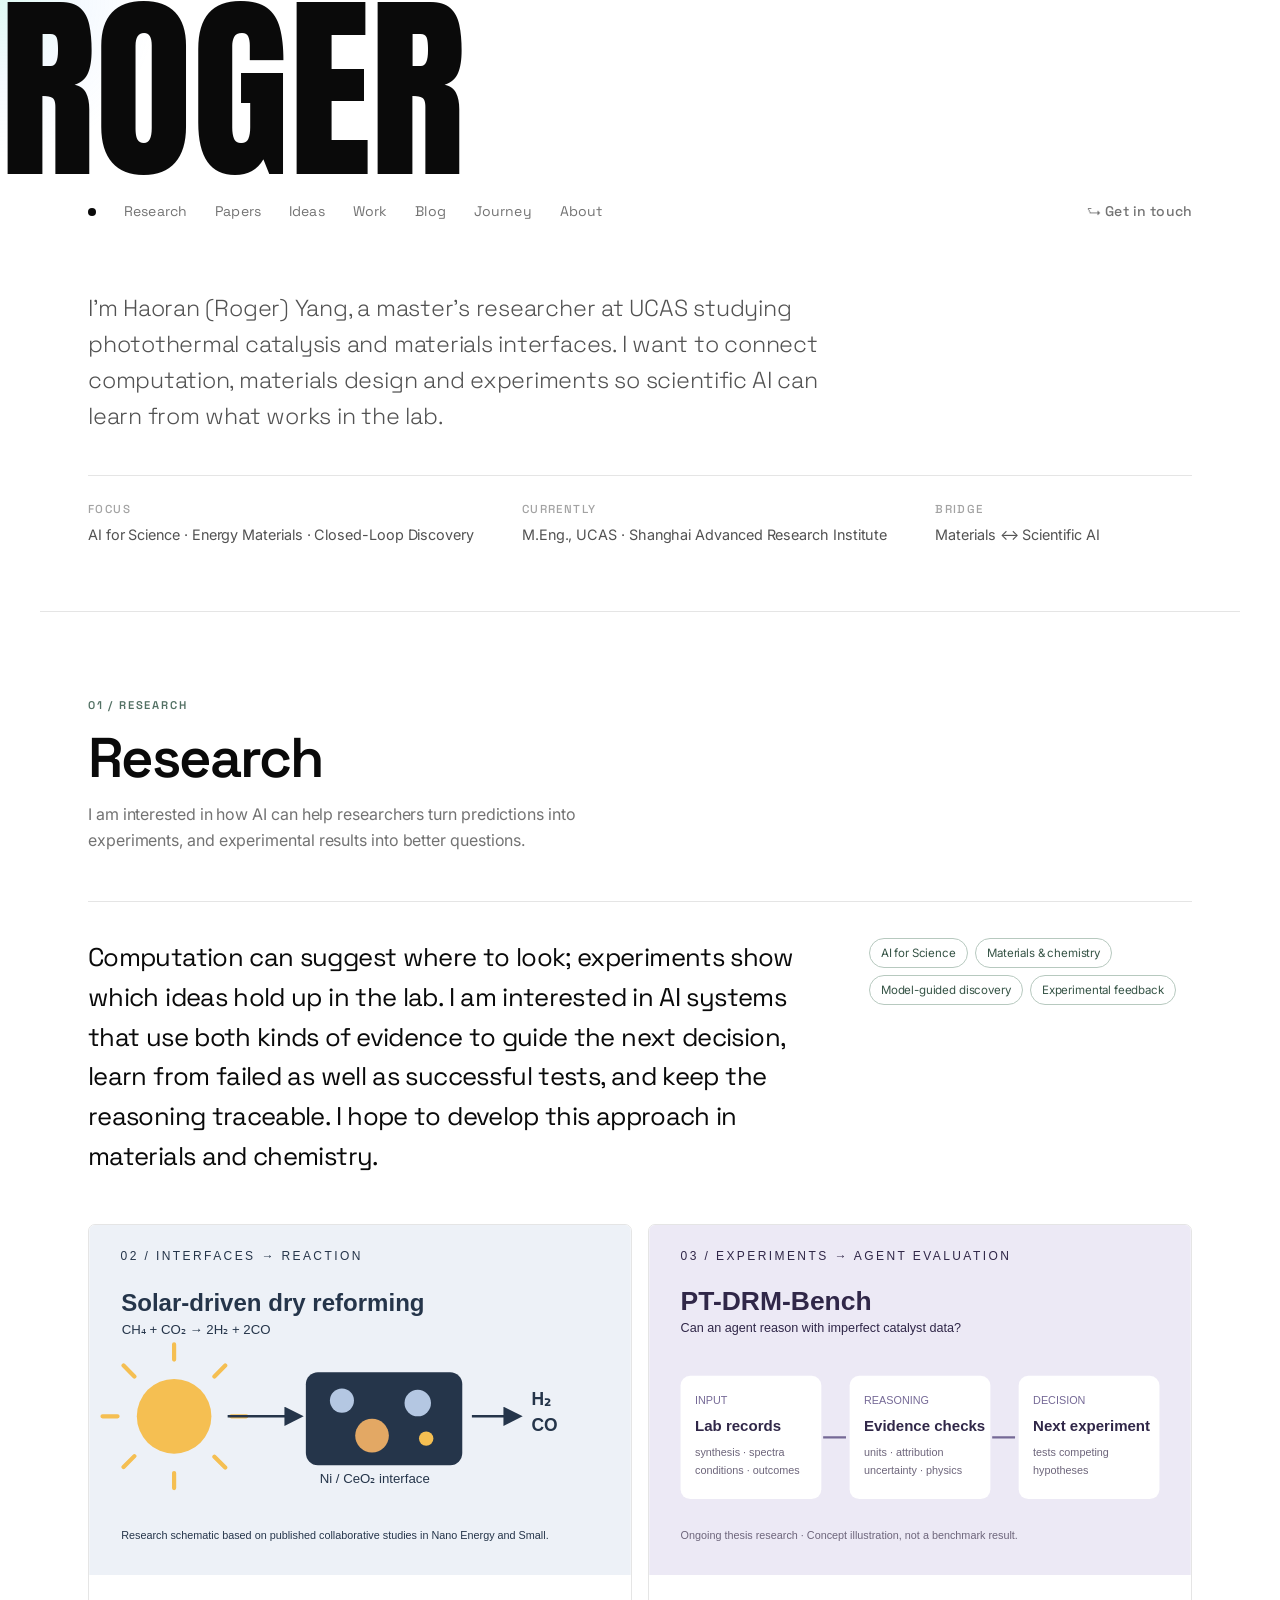
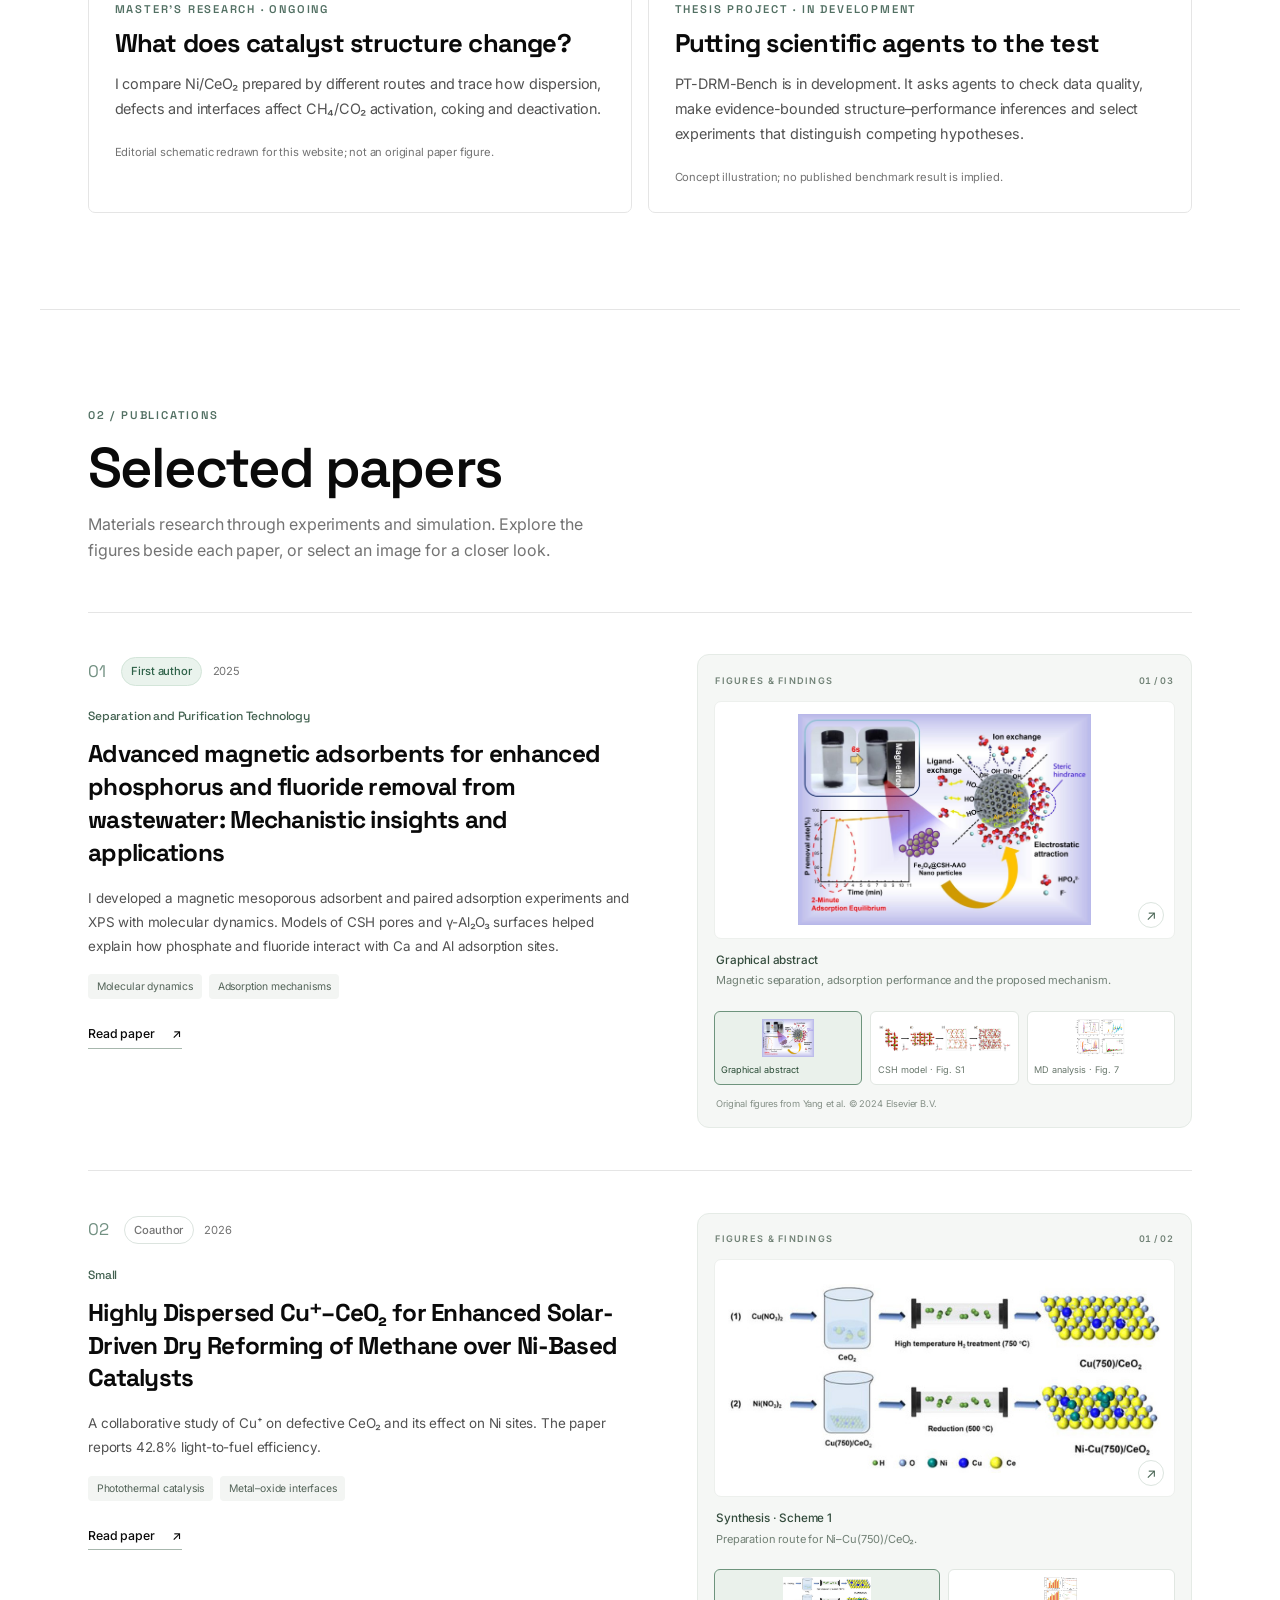
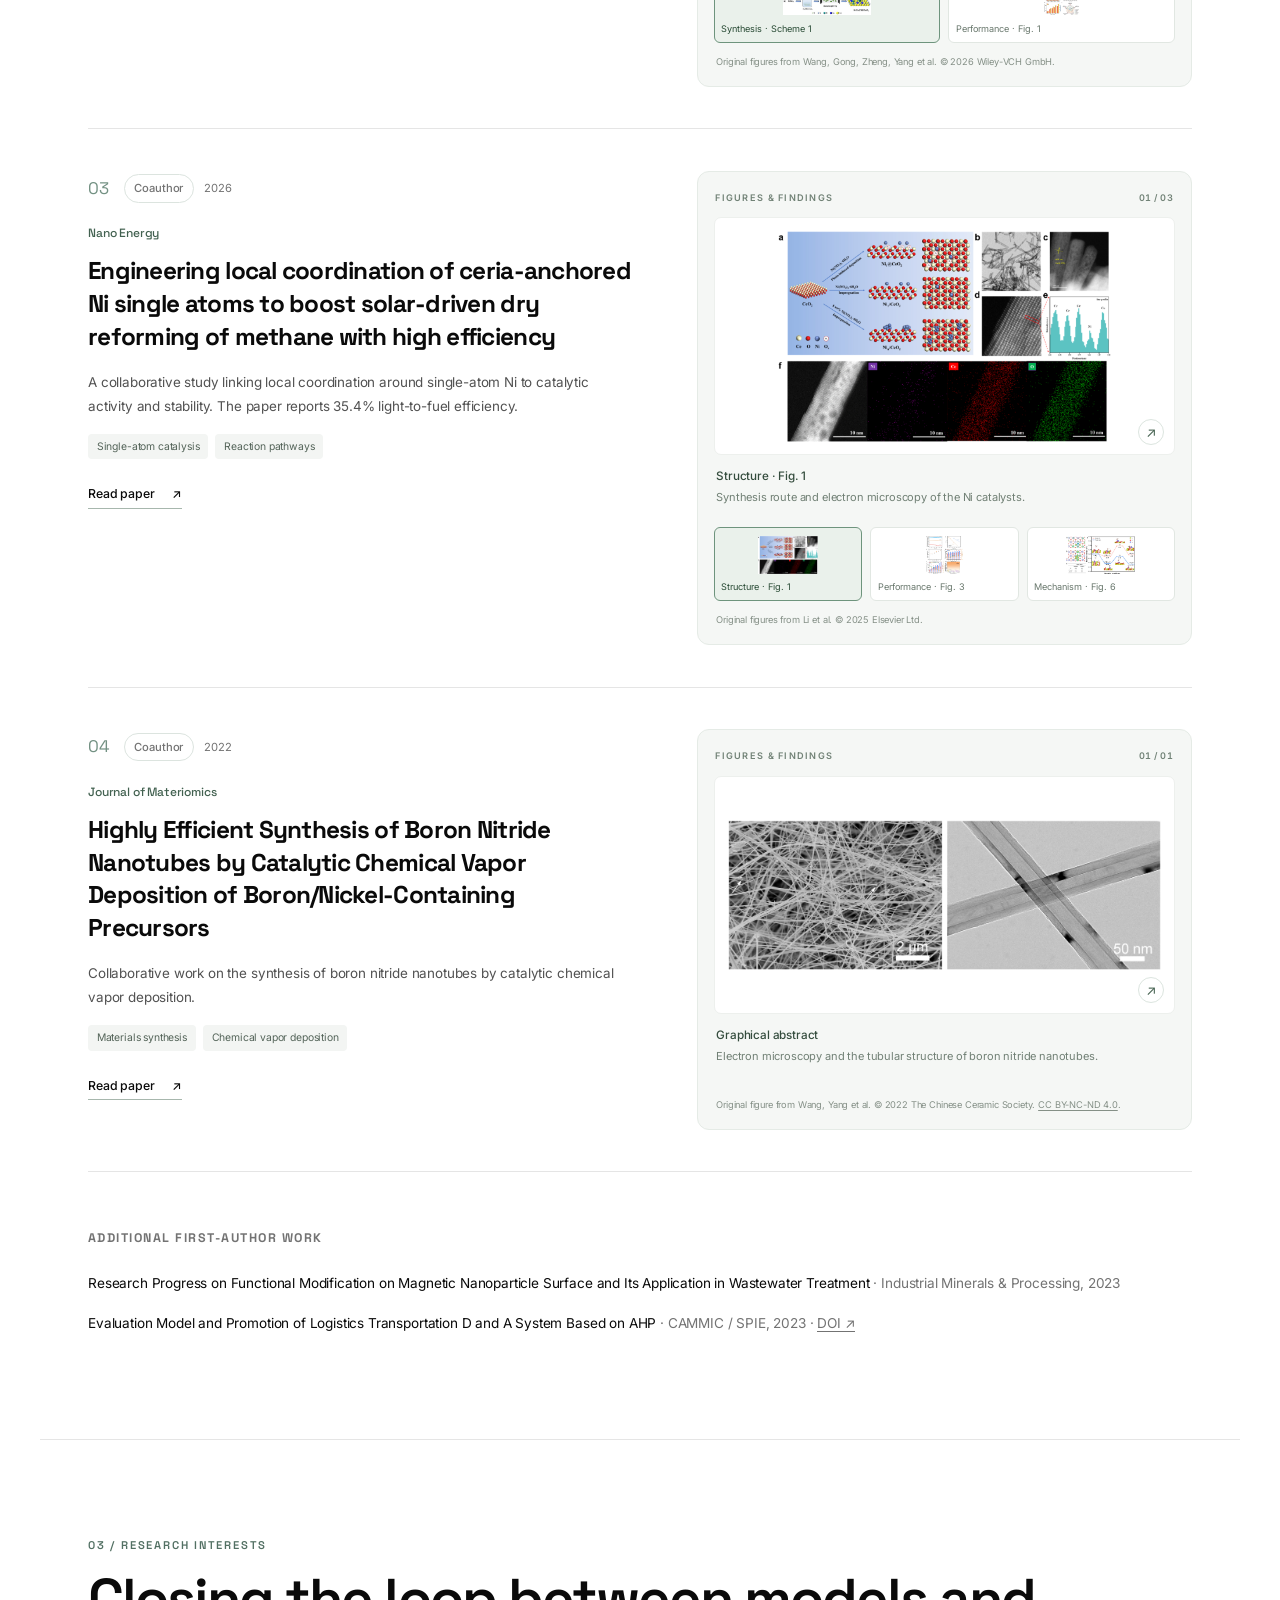
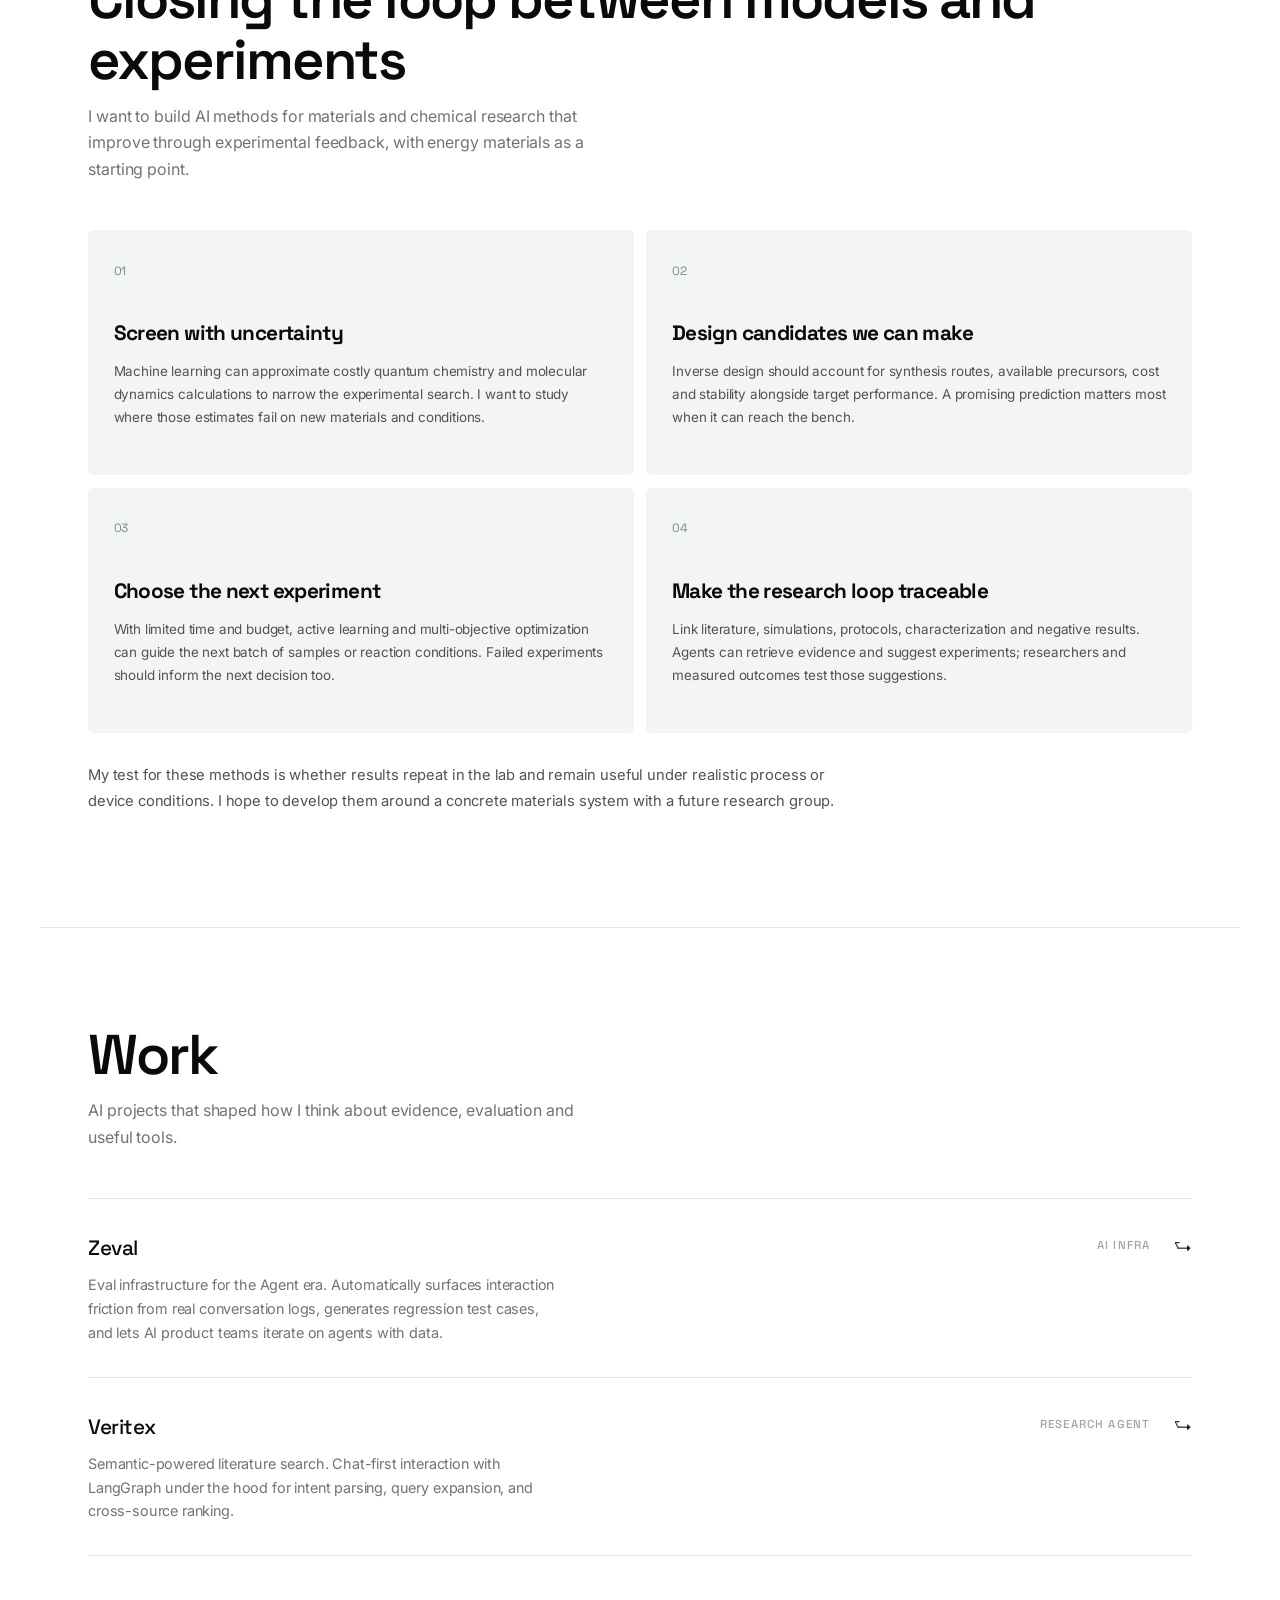
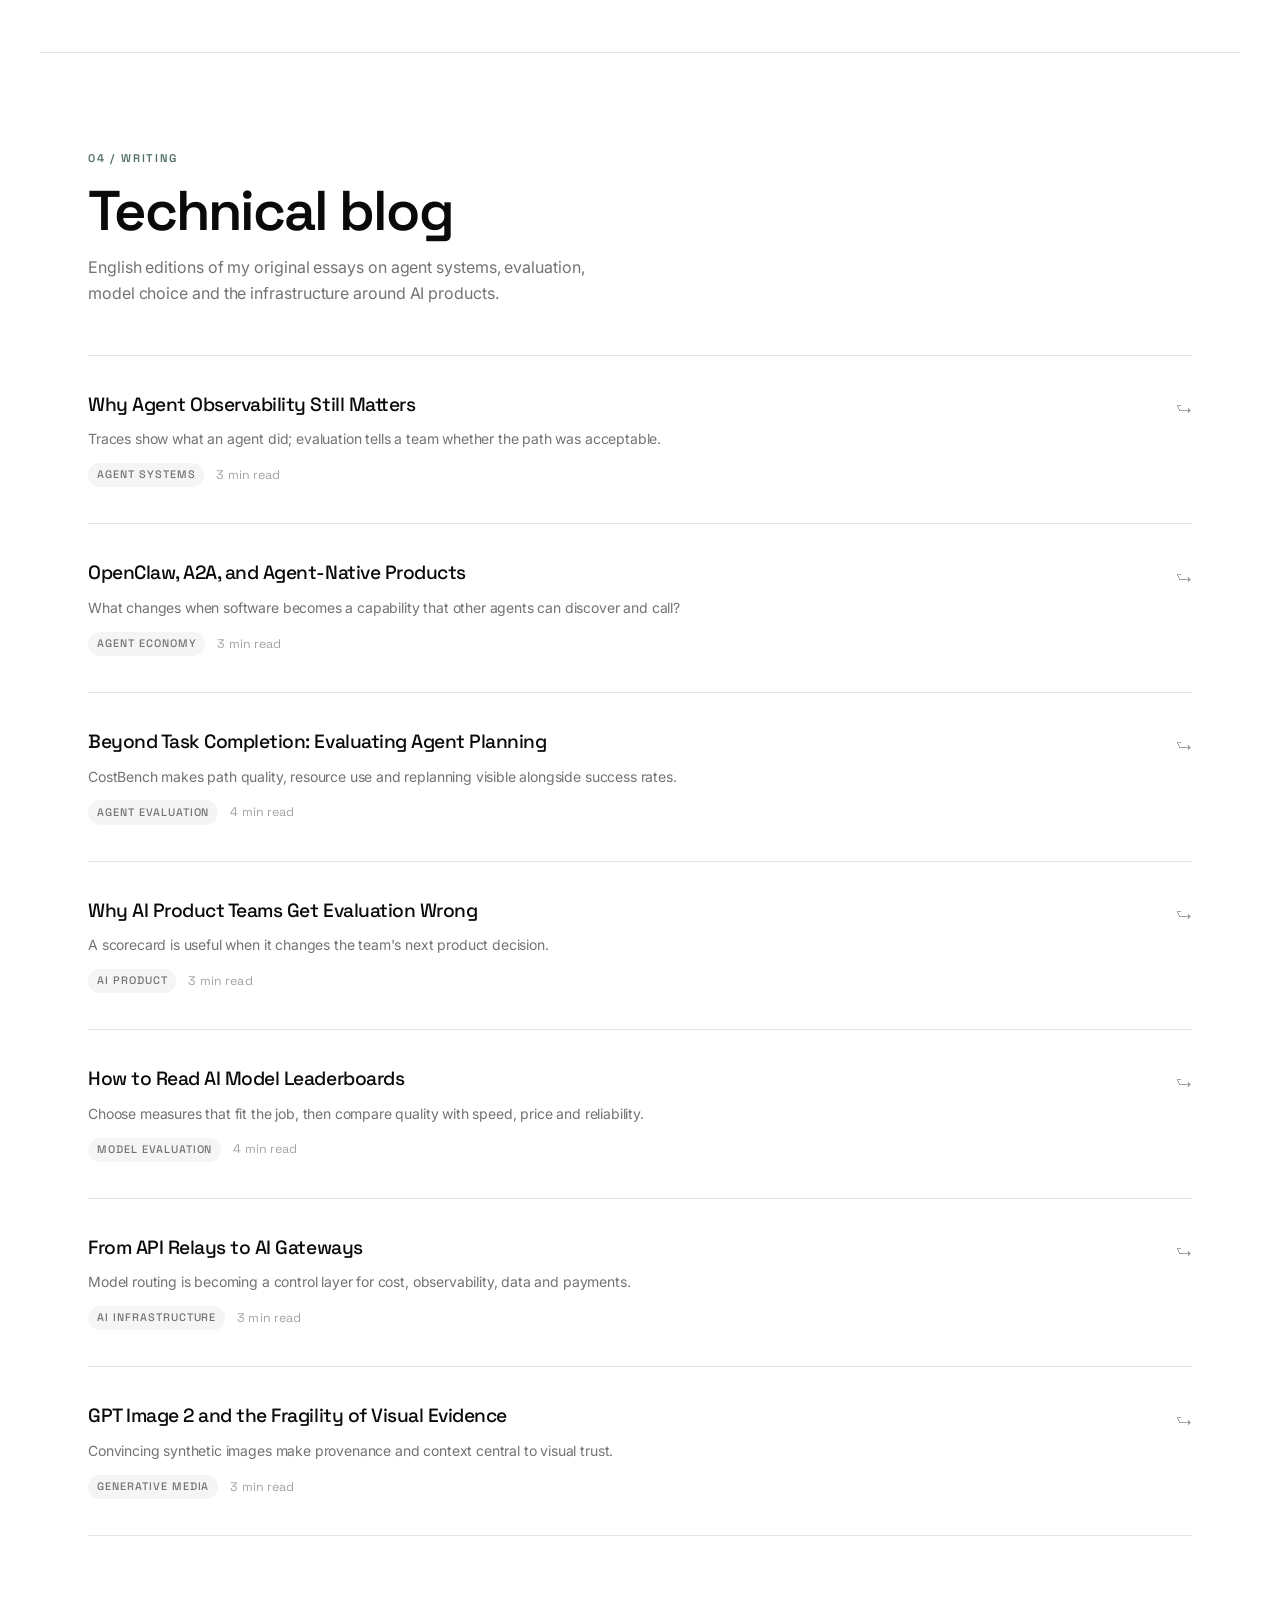
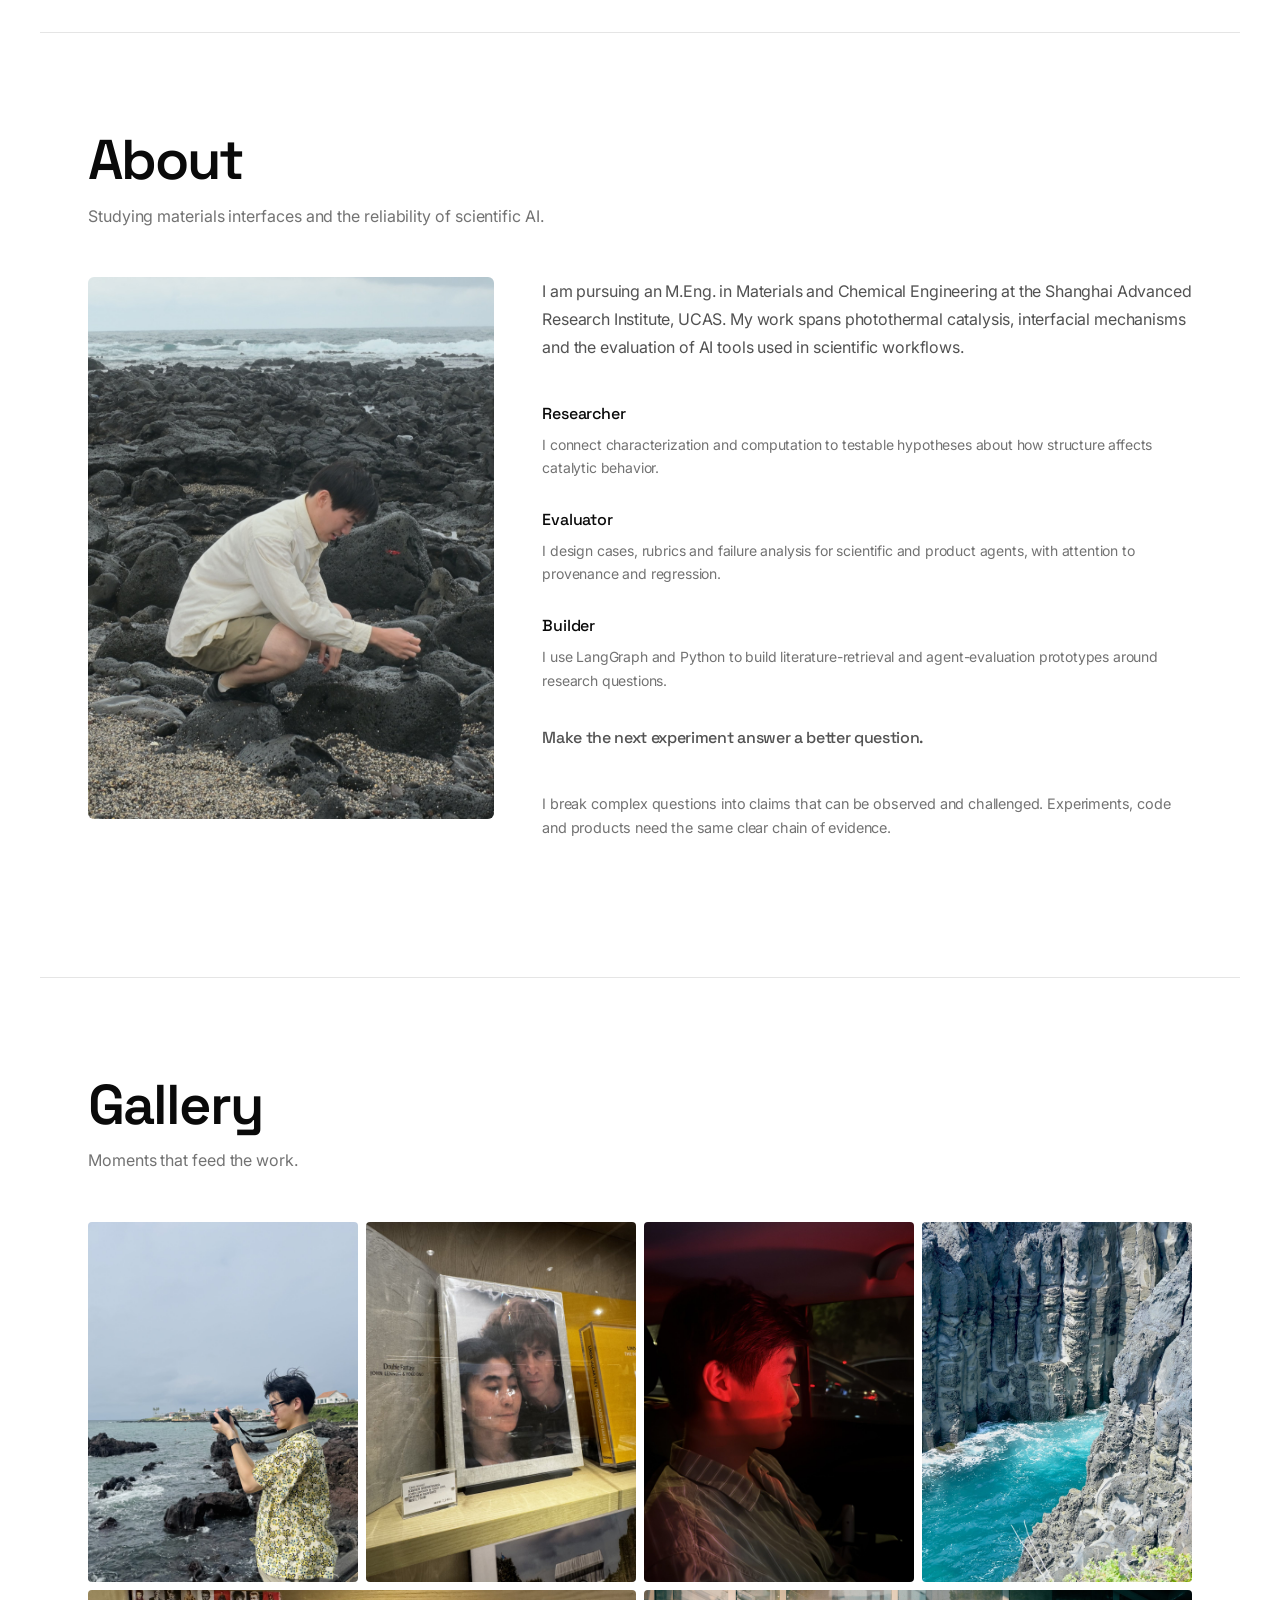
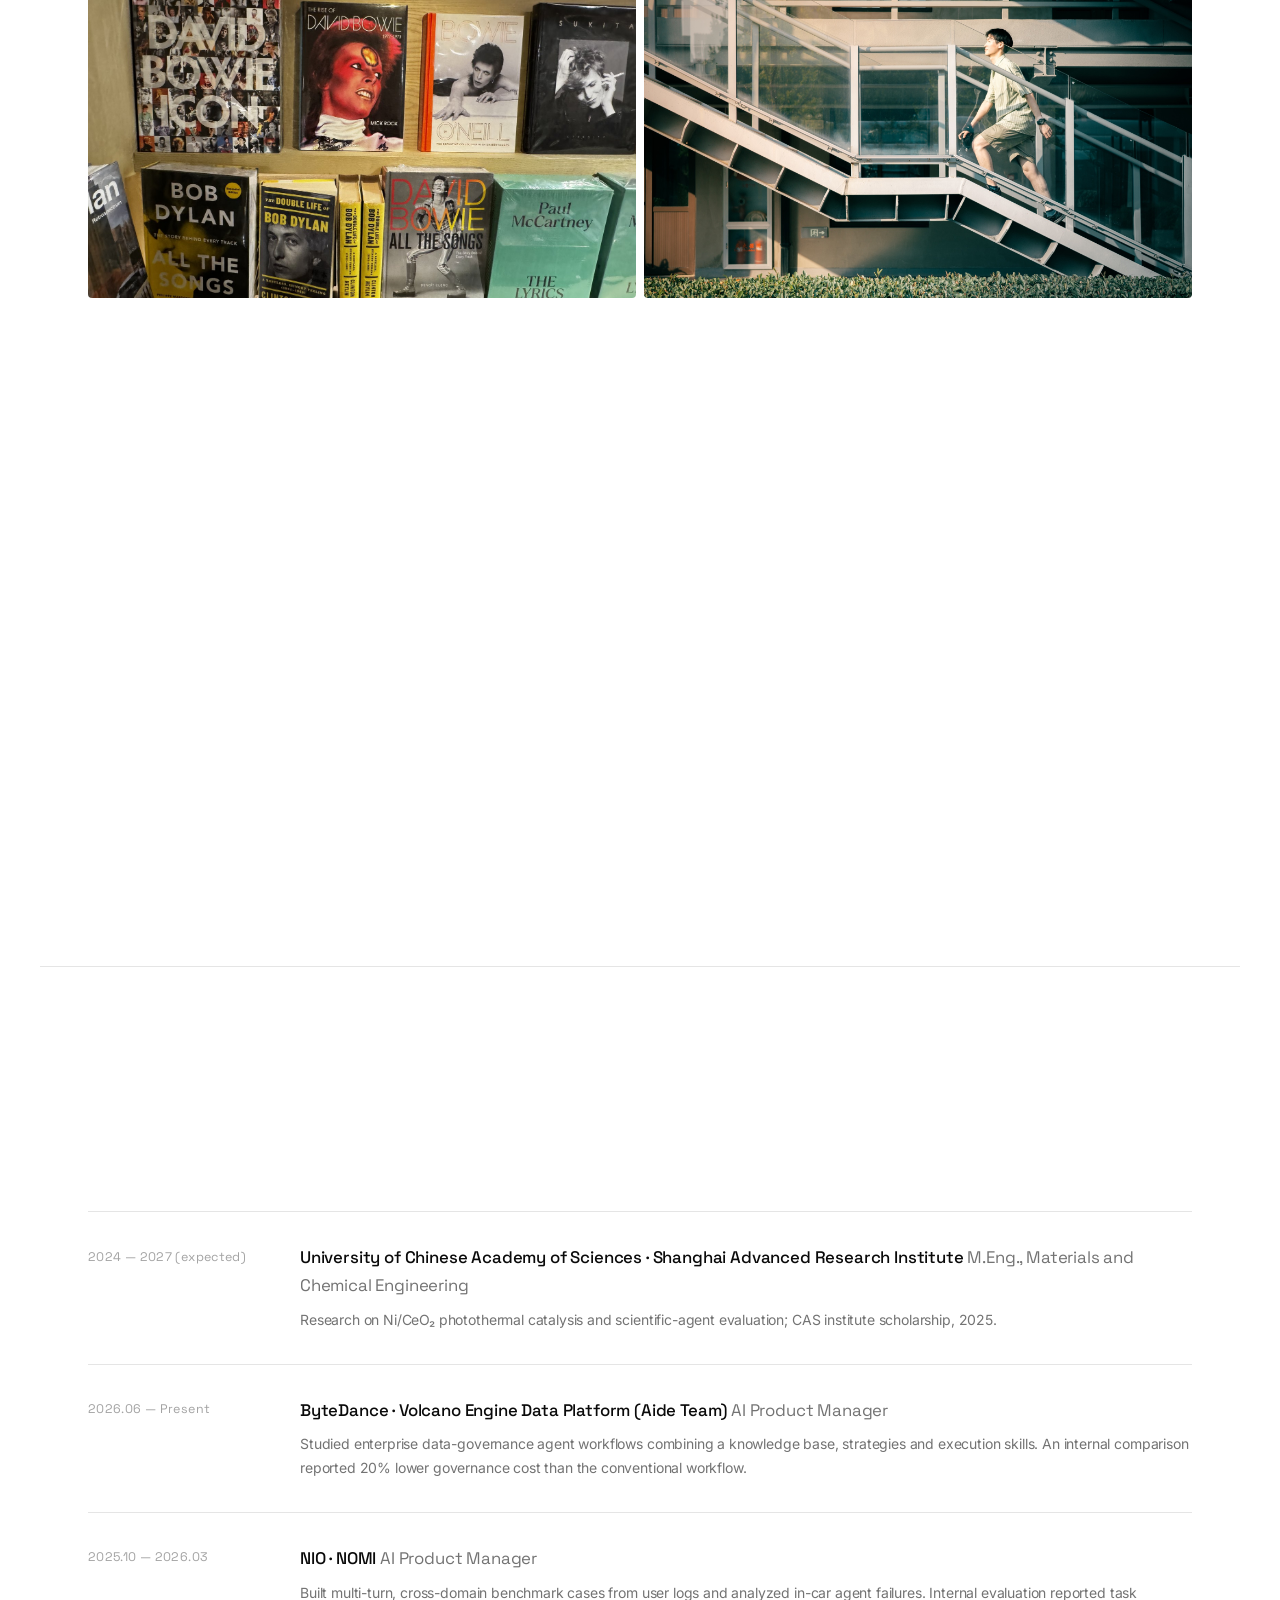
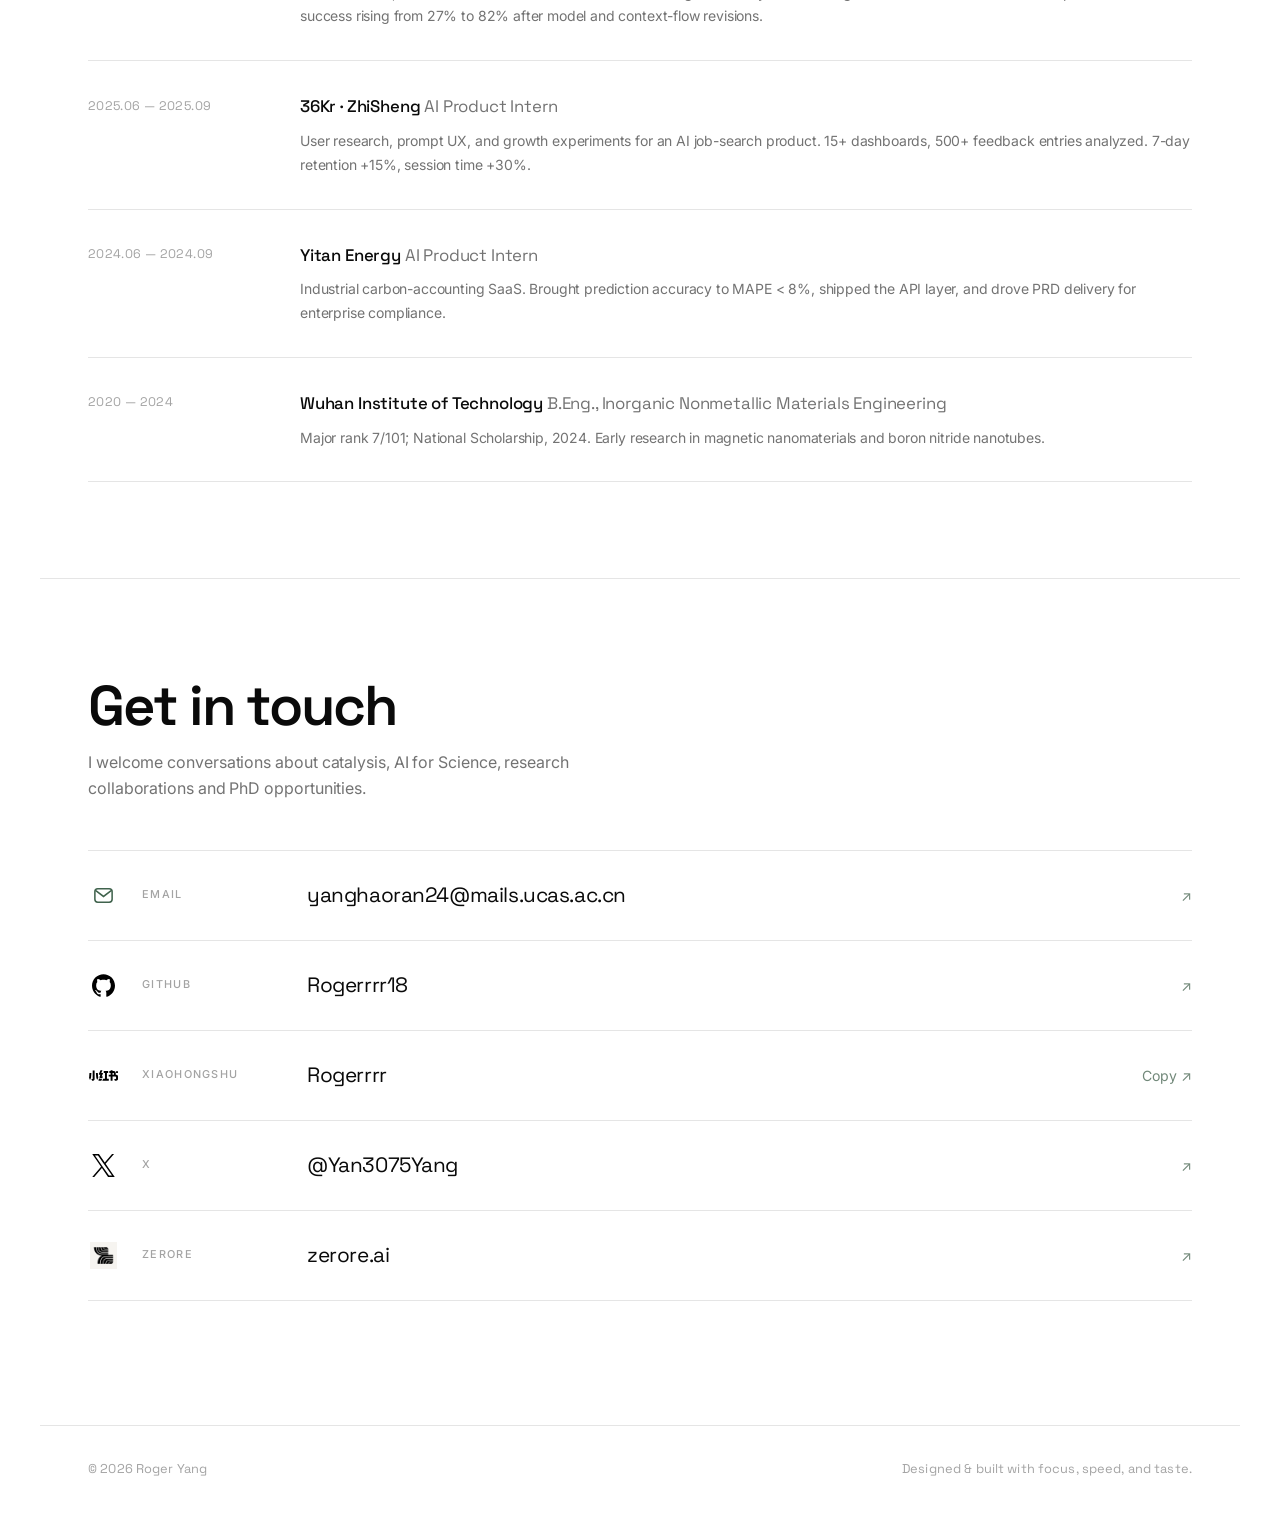
==== commit 6f4a8363: "Publish broader research overview" ====
--- a/index.html
+++ b/index.html
@@ -61,8 +61,8 @@
 
       <!-- Research: application-first evidence, with labeled editorial diagrams -->
       <section id="research" class="section research-section">
-        <div class="section-header"><span class="section-kicker">01 / RESEARCH</span><h2>Research</h2><p class="section-desc">My research interest is AI for Science in materials and chemistry: connecting computational prediction, feasible design and wet-lab experiments so each result informs the next decision.</p></div>
-        <div class="research-lead"><p>My Ni/CeO₂ catalysis work grounds my interest in computational catalysis and materials informatics. I want to study machine-learning potentials and uncertainty-aware screening, design candidates that can be synthesized, and use active learning to choose experiments. Traceable records of successes and failures would guide scientific agents, while repeatable experiments test their suggestions.</p><div class="research-keywords"><span>Computational chemistry</span><span>Materials informatics</span><span>Machine-learning potentials</span><span>Experiment–computation loop</span></div></div>
+        <div class="section-header"><span class="section-kicker">01 / RESEARCH</span><h2>Research</h2><p class="section-desc">I am interested in how AI can help researchers turn predictions into experiments, and experimental results into better questions.</p></div>
+        <div class="research-lead"><p>Computation can suggest where to look; experiments show which ideas hold up in the lab. I am interested in AI systems that use both kinds of evidence to guide the next decision, learn from failed as well as successful tests, and keep the reasoning traceable. I hope to develop this approach in materials and chemistry.</p><div class="research-keywords"><span>AI for Science</span><span>Materials &amp; chemistry</span><span>Model-guided discovery</span><span>Experimental feedback</span></div></div>
         <div class="research-grid">
           <article class="research-card"><img src="assets/images/research/catalysis-figure.svg" alt="Editorial diagram of light-driven methane and carbon dioxide reforming at a Ni/CeO₂ interface" loading="lazy"/><div class="research-card-body"><span class="research-card-label">MASTER'S RESEARCH · ONGOING</span><h3>What does catalyst structure change?</h3><p>I compare Ni/CeO₂ prepared by different routes and trace how dispersion, defects and interfaces affect CH₄/CO₂ activation, coking and deactivation.</p><small>Editorial schematic redrawn for this website; not an original paper figure.</small></div></article>
           <article class="research-card"><img src="assets/images/research/bench-figure.svg" alt="Concept diagram for PT-DRM-Bench, from experimental records to evidence checks and suggested experiments" loading="lazy"/><div class="research-card-body"><span class="research-card-label">THESIS PROJECT · IN DEVELOPMENT</span><h3>Putting scientific agents to the test</h3><p>PT-DRM-Bench is in development. It asks agents to check data quality, make evidence-bounded structure–performance inferences and select experiments that distinguish competing hypotheses.</p><small>Concept illustration; no published benchmark result is implied.</small></div></article>
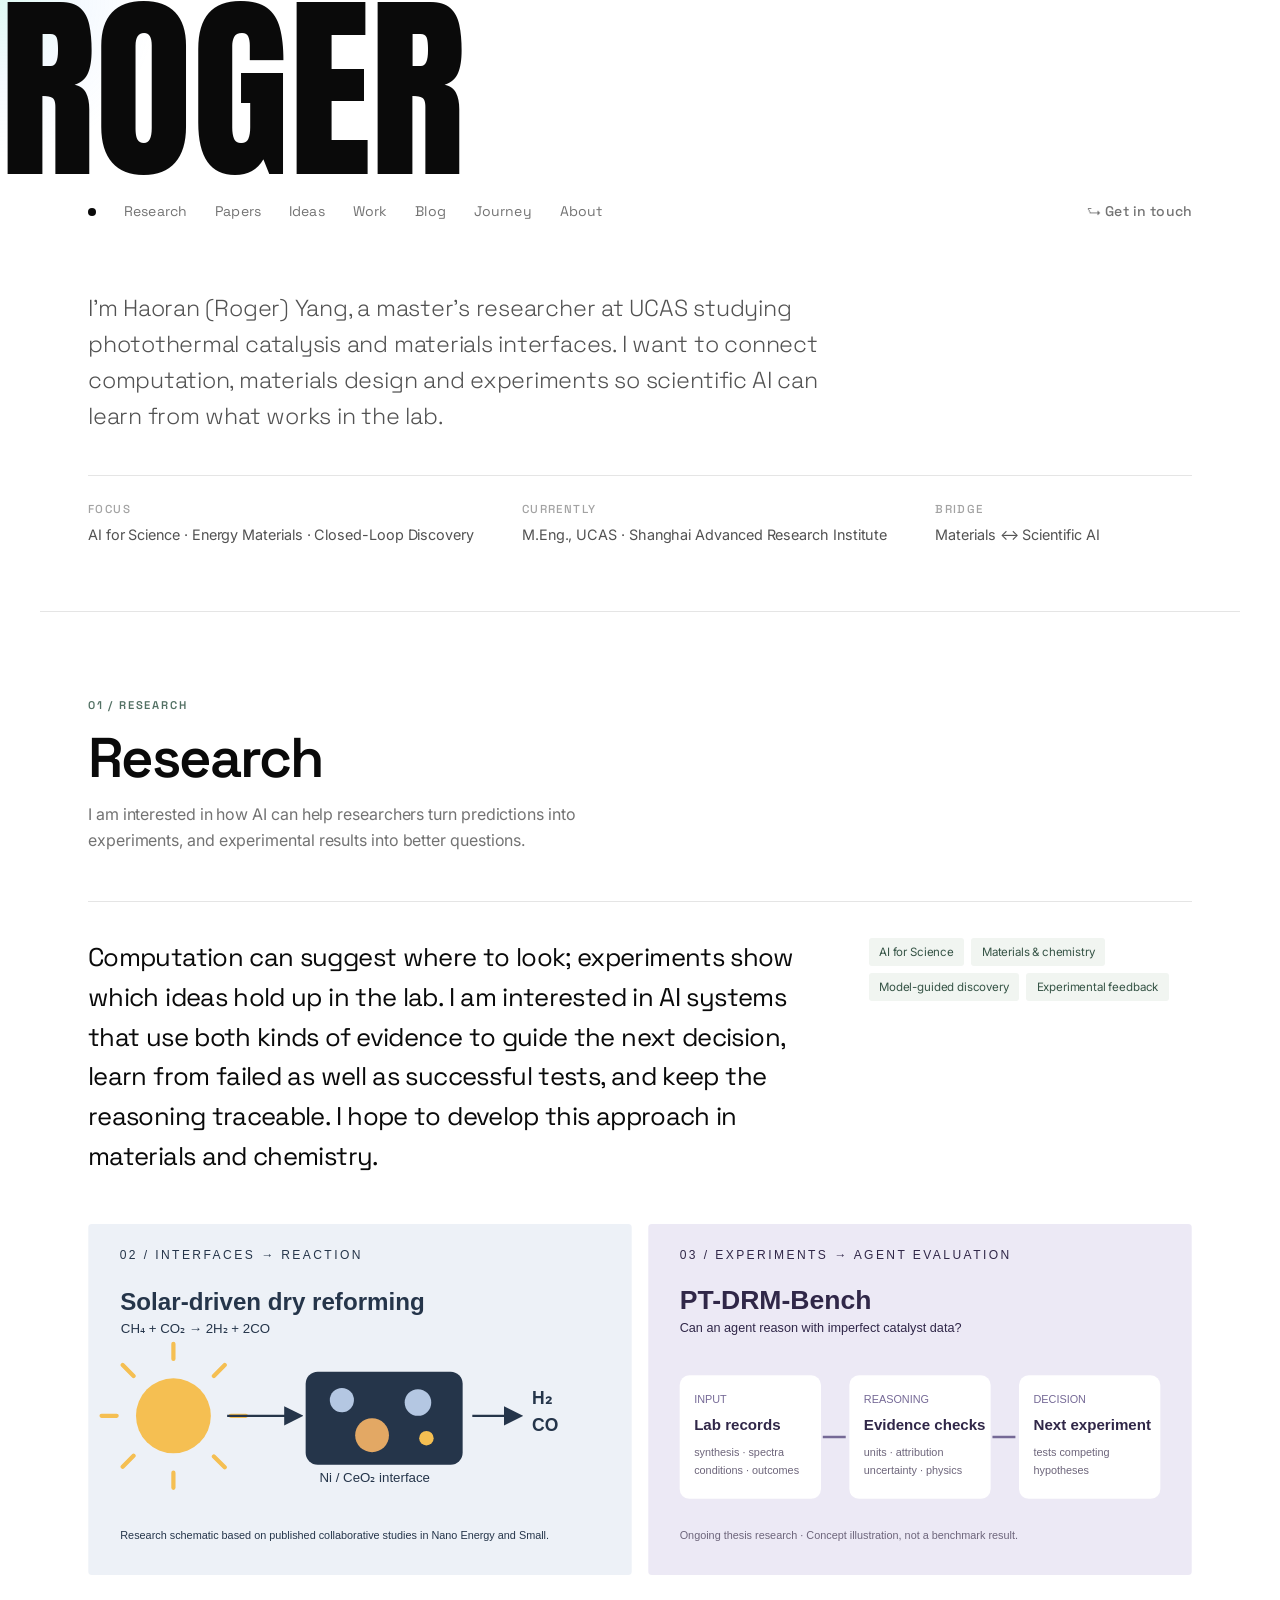
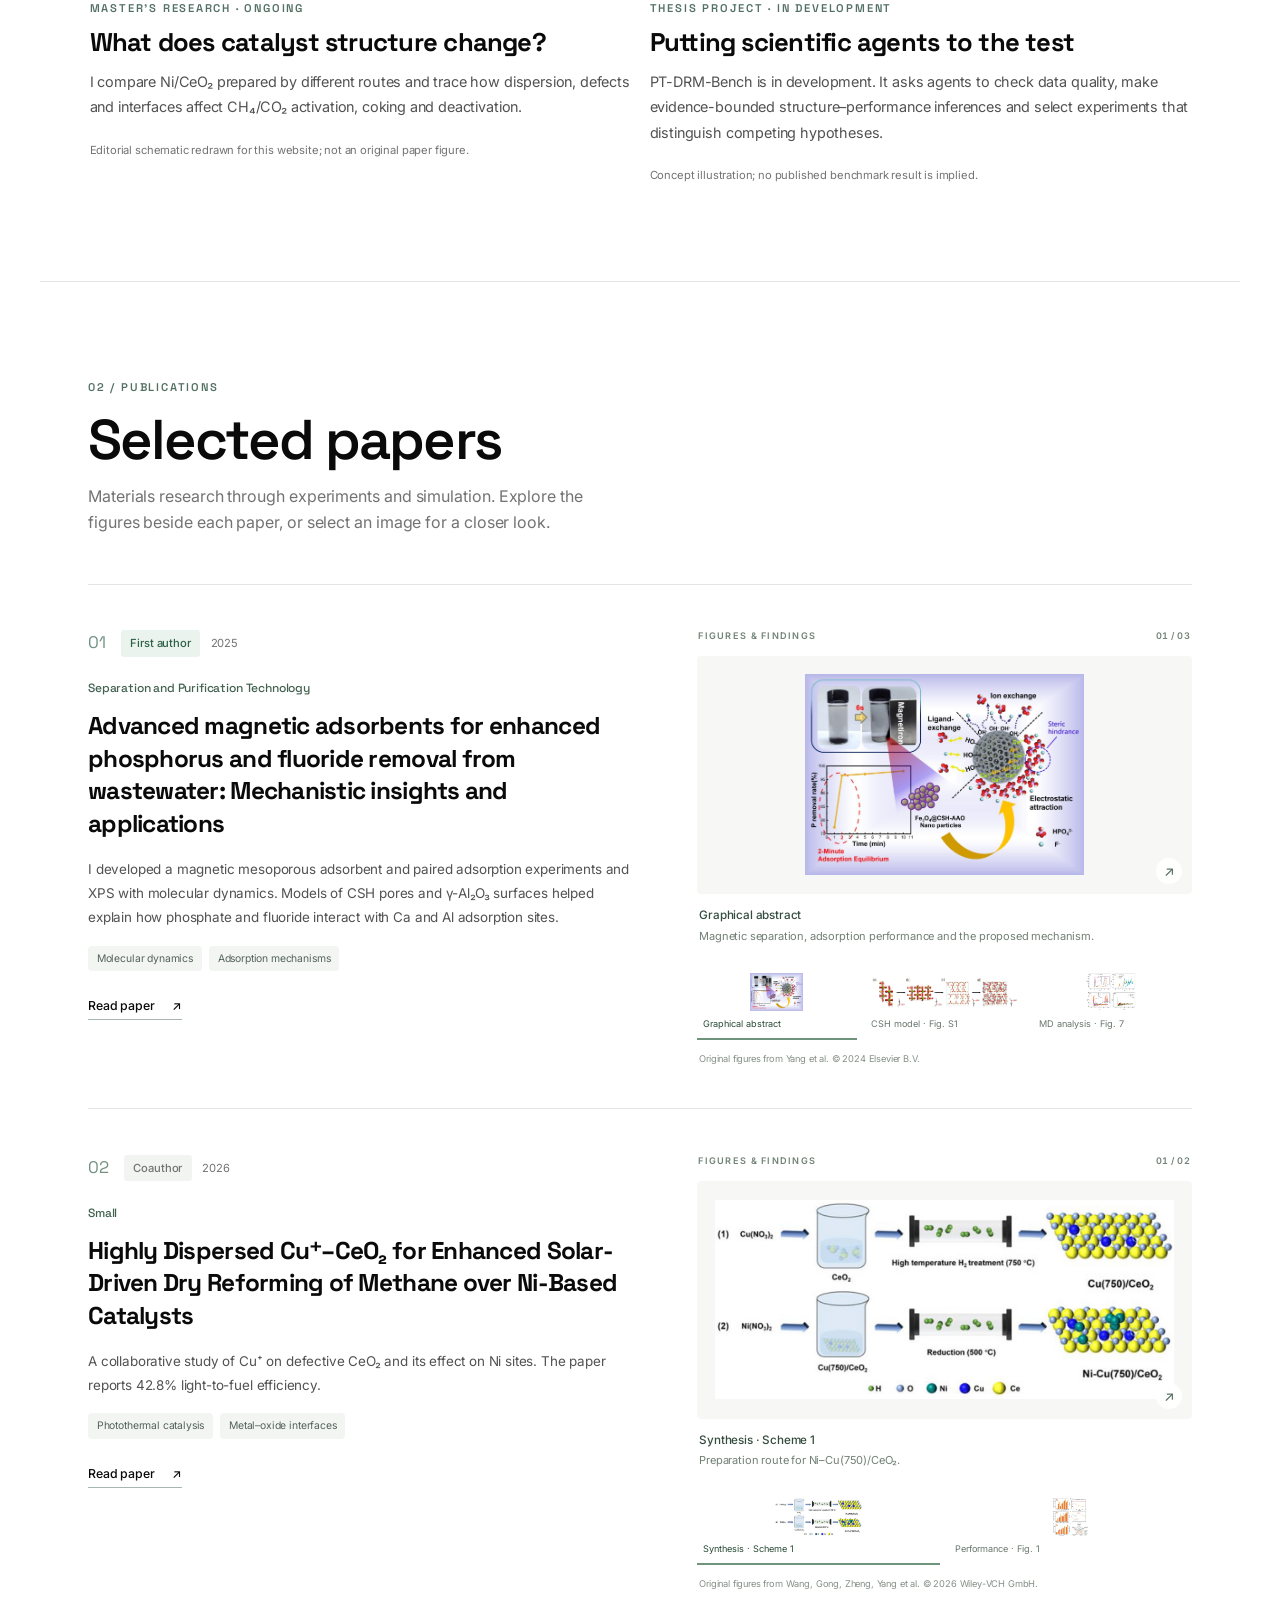
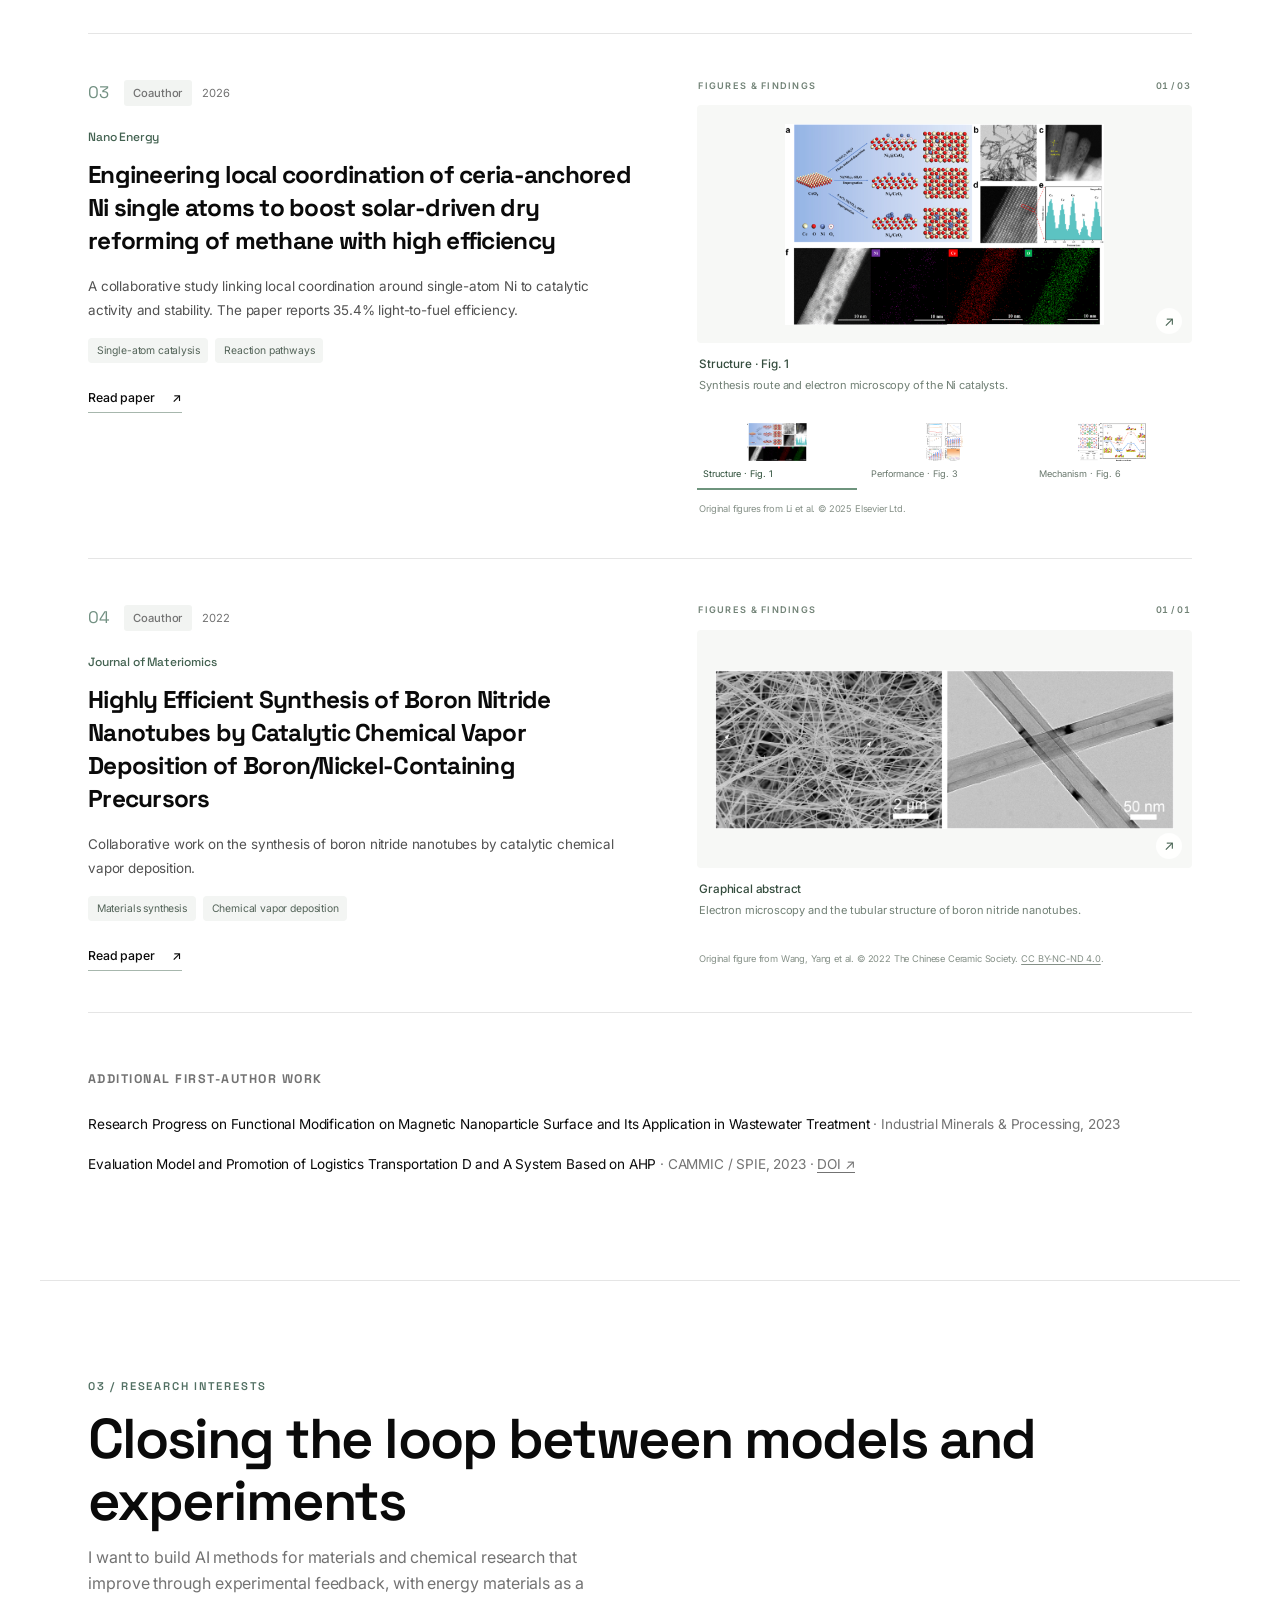
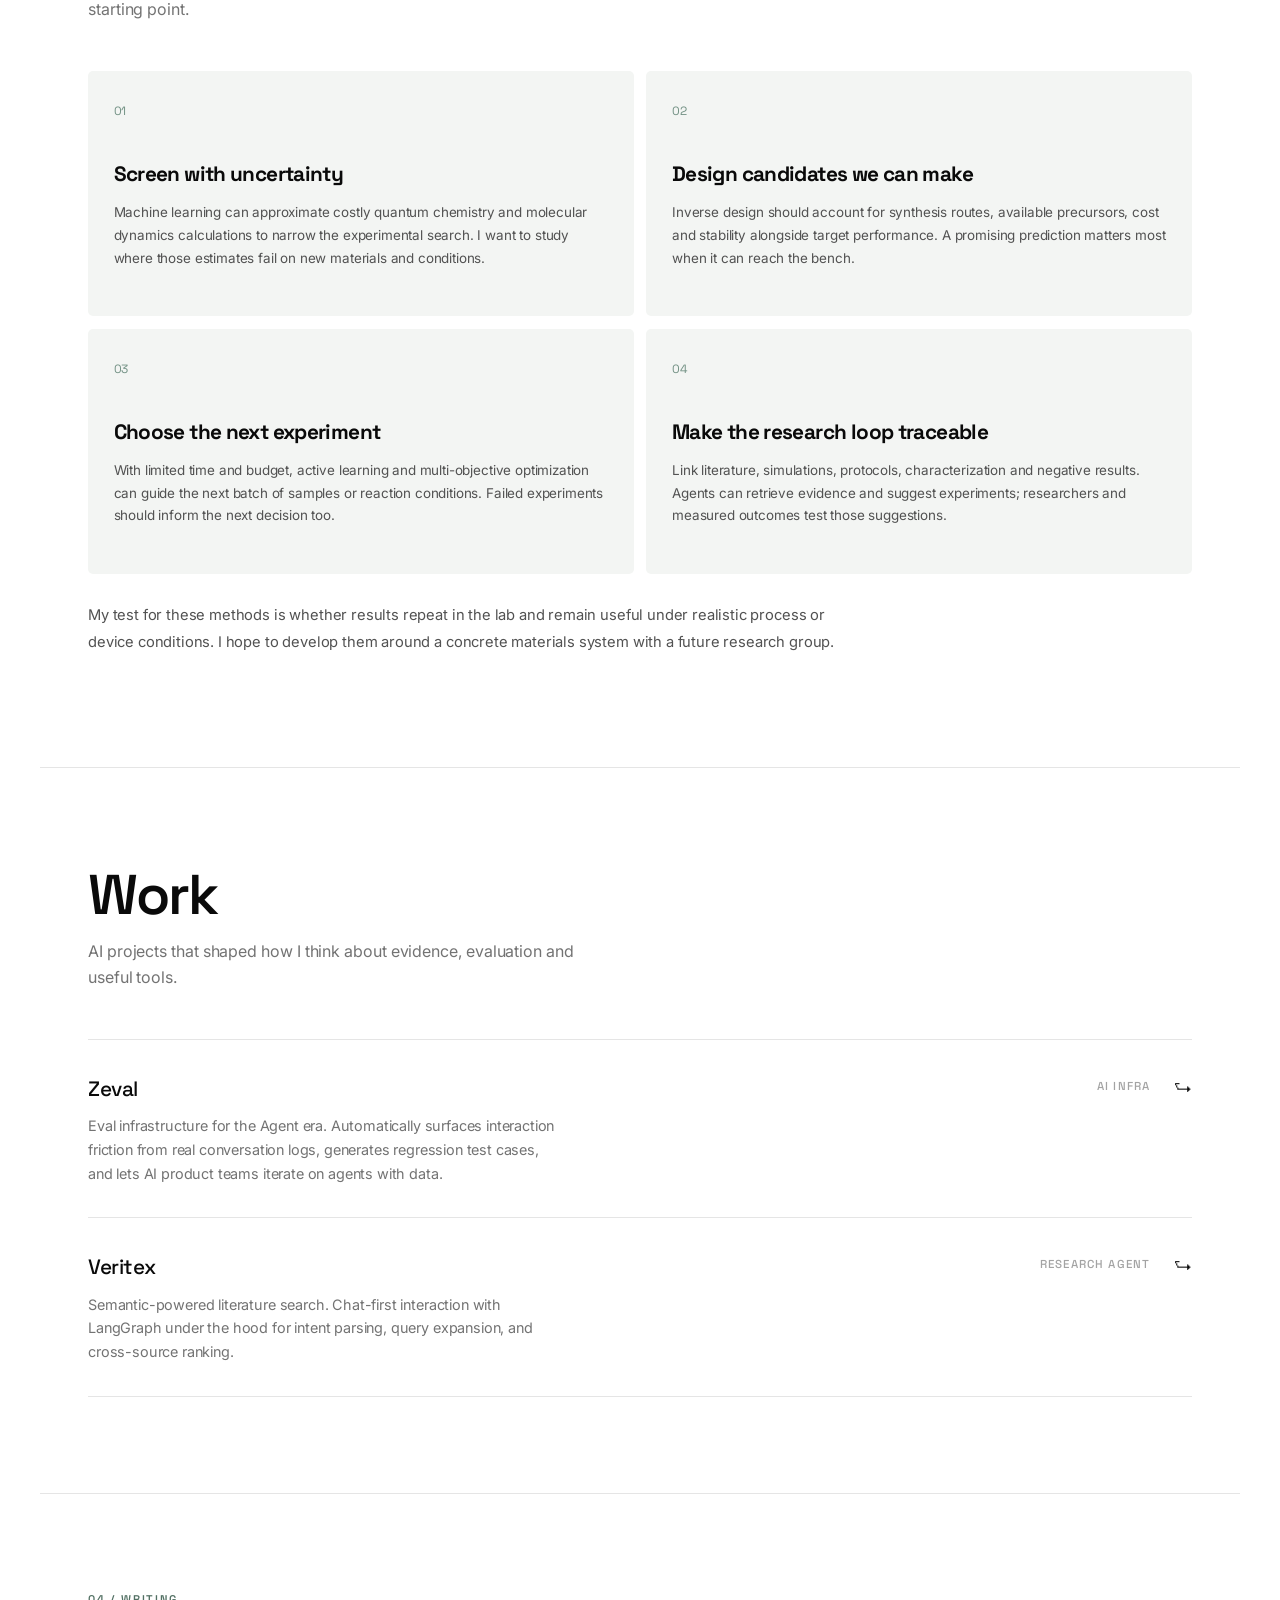
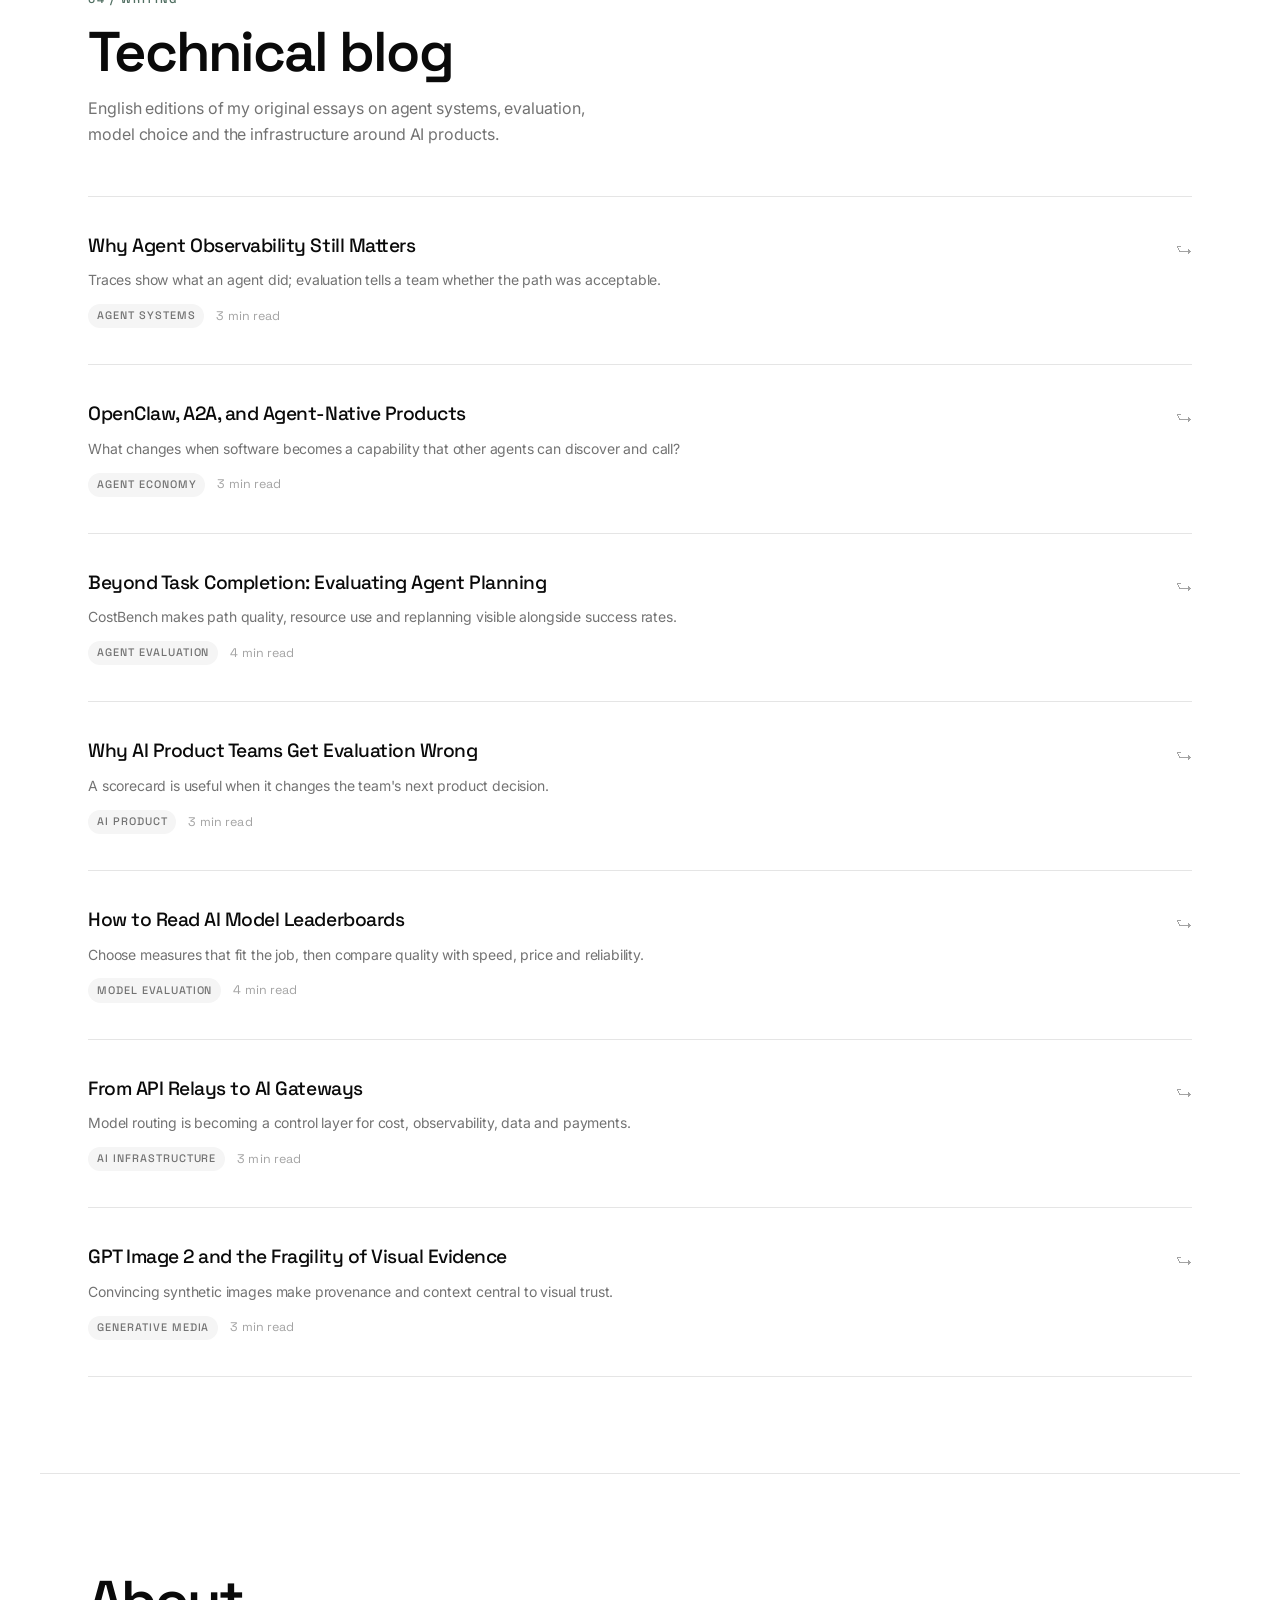
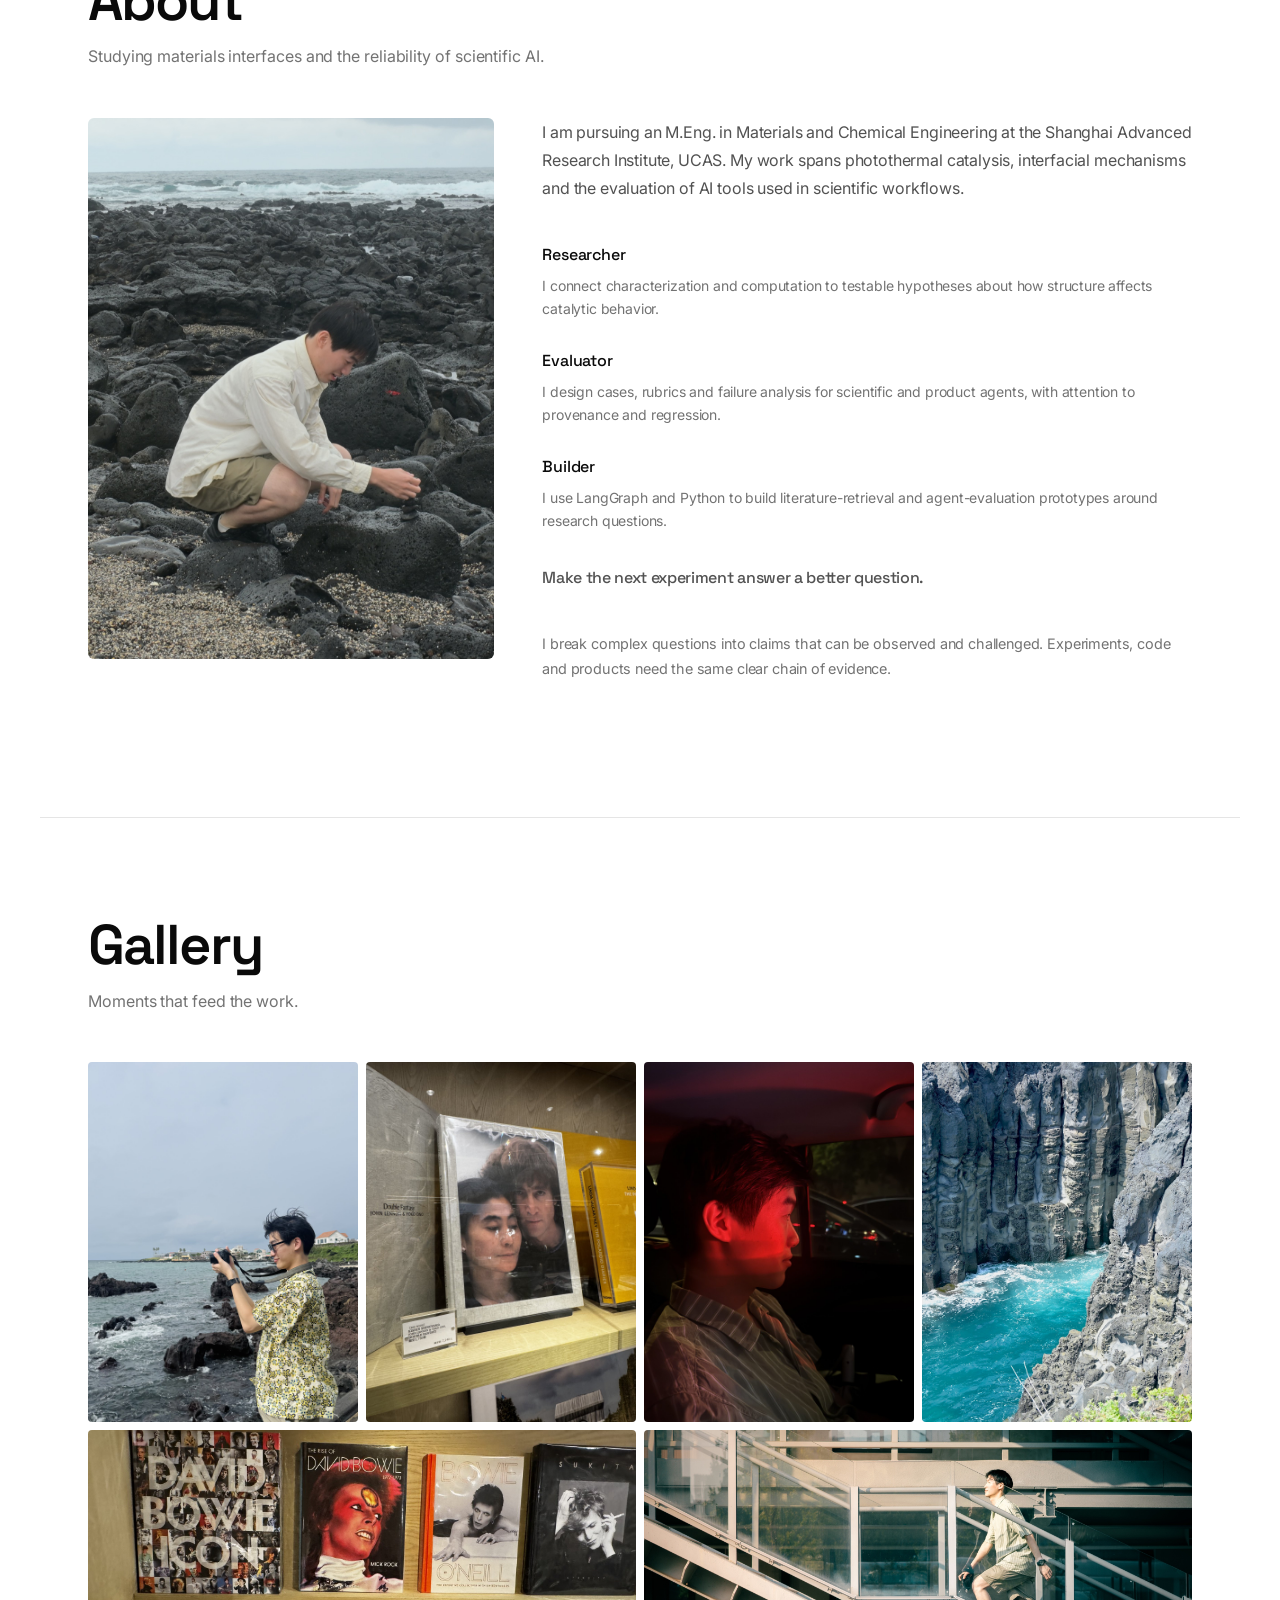
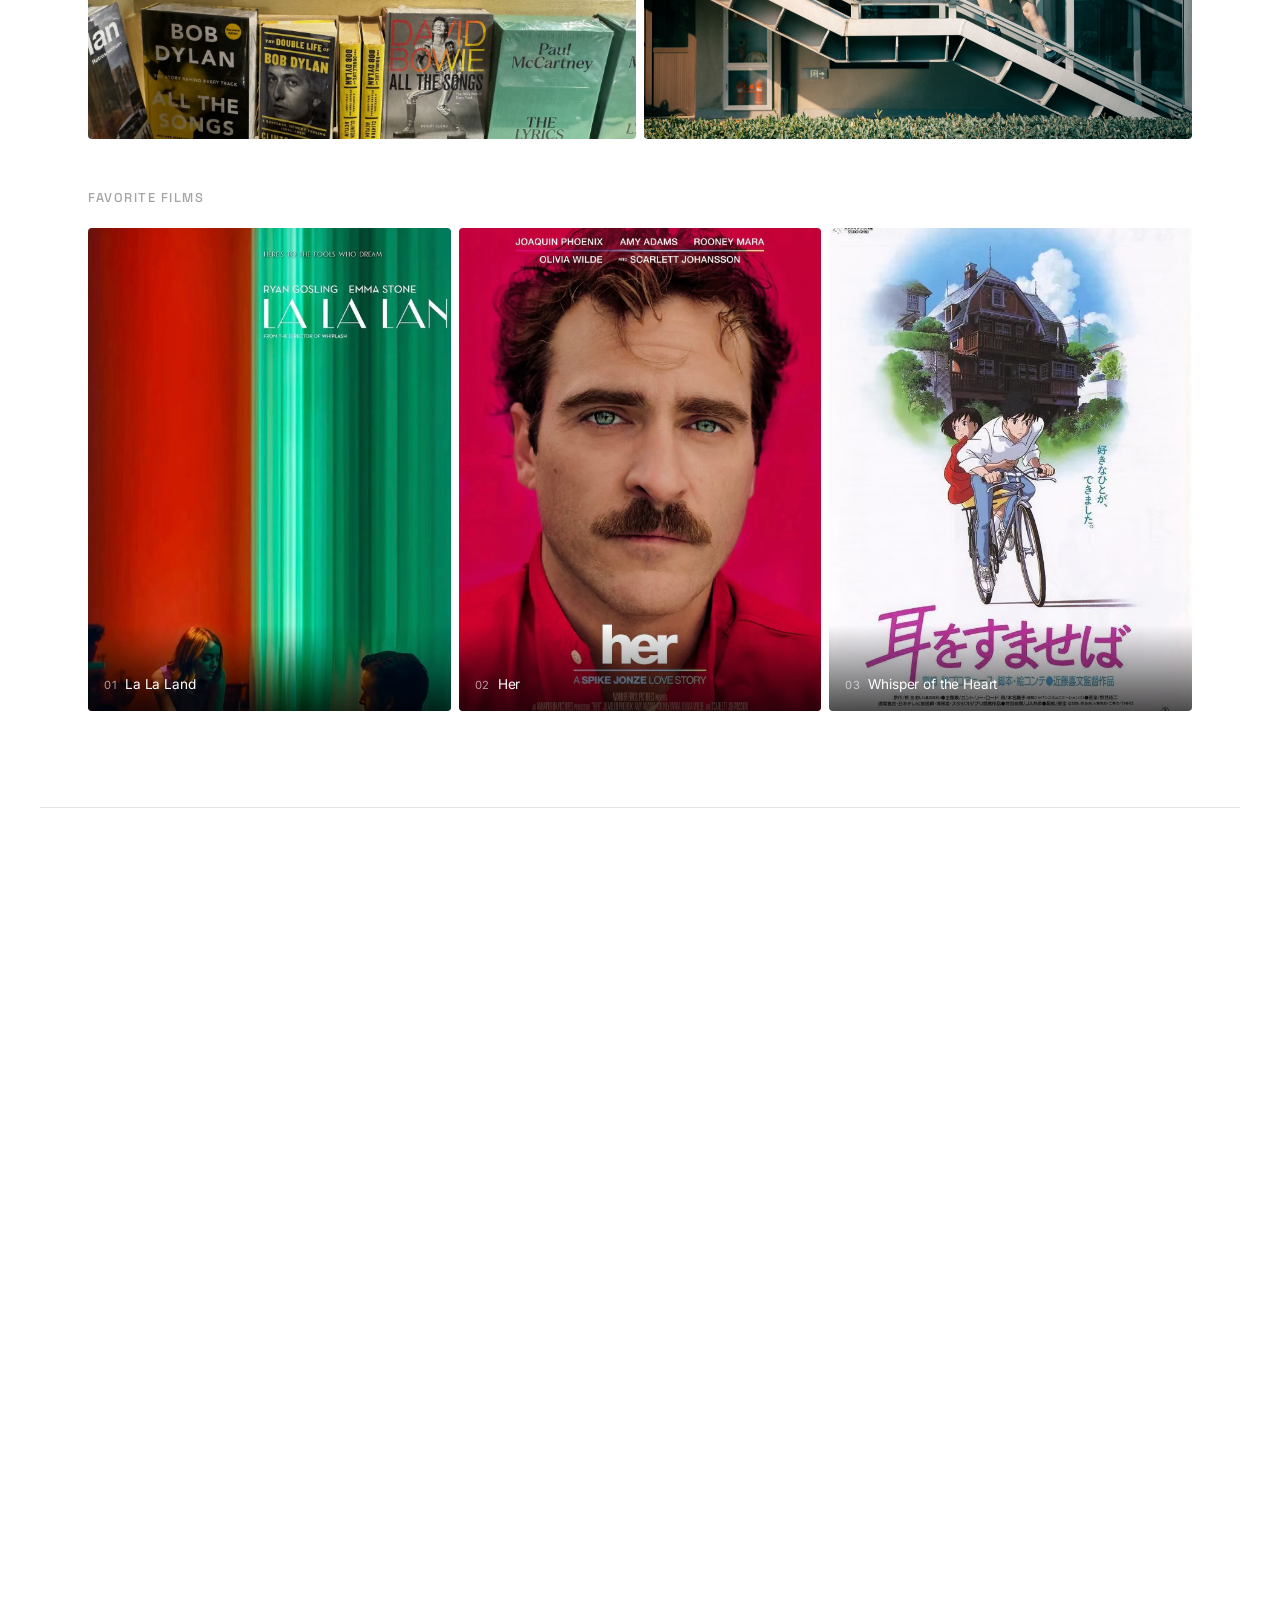
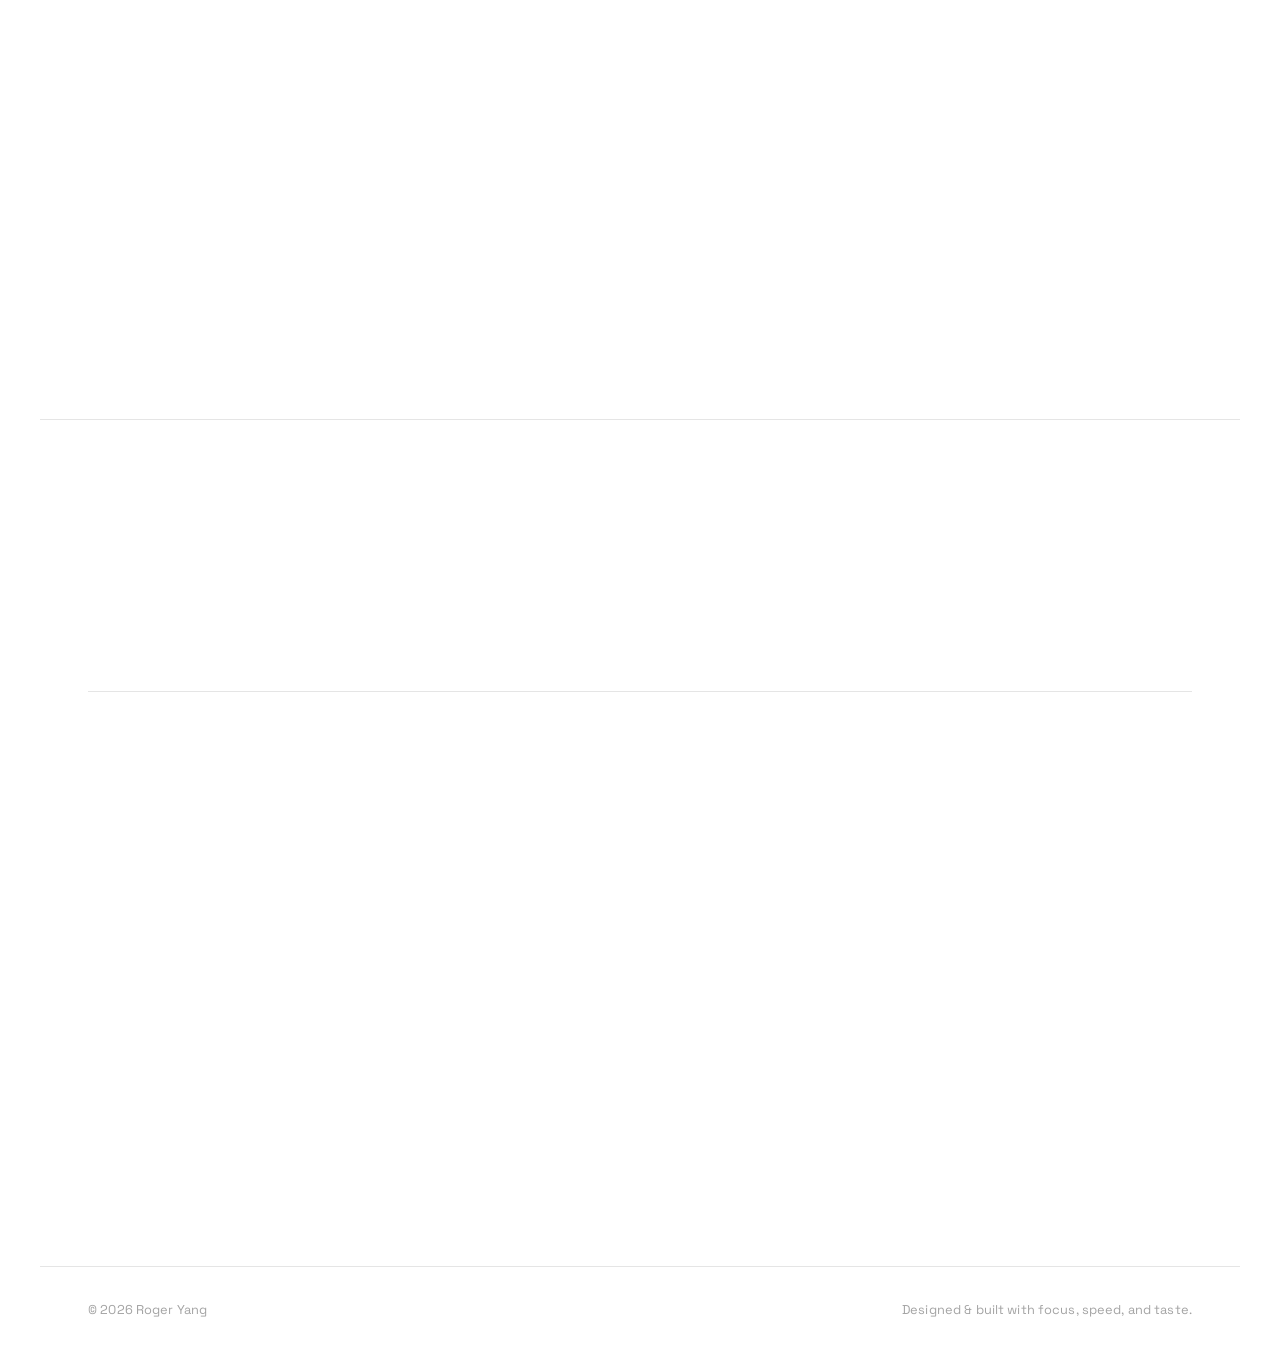
==== commit c4a83070: "Publish cleaner frameless layout" ====
--- a/index.html
+++ b/index.html
@@ -14,7 +14,7 @@
       href="https://fonts.googleapis.com/css2?family=Anton&family=Space+Grotesk:wght@300;400;500;600;700&family=Inter:wght@300;400;500&display=swap"
       rel="stylesheet"
     />
-    <link rel="stylesheet" href="styles.css?v=contact-list-2" />
+    <link rel="stylesheet" href="styles.css?v=frameless-3" />
   </head>
   <body>
     <div class="cursor-glow" aria-hidden="true"></div>
--- a/styles.css
+++ b/styles.css
@@ -916,11 +916,11 @@
 .research-lead { display: grid; grid-template-columns: minmax(0, 1.7fr) minmax(180px, .75fr); gap: 3rem; padding: 2.25rem 0 3rem; border-top: 1px solid var(--gray-200); }
 .research-lead > p { font-family: var(--font-display); font-size: clamp(1.25rem, 2vw, 1.75rem); line-height: 1.55; letter-spacing: -.025em; }
 .research-keywords { display: flex; align-content: flex-start; align-items: flex-start; flex-wrap: wrap; gap: .45rem; }
-.research-keywords span { border: 1px solid #b7c9bf; border-radius: 100px; padding: .4rem .7rem; color: #365446; font-size: .72rem; line-height: 1.3; }
+.research-keywords span { padding: .4rem .65rem; background: #f1f5f1; border-radius: 3px; color: #365446; font-size: .72rem; line-height: 1.3; }
 .research-grid { display: grid; grid-template-columns: 1fr 1fr; gap: 1rem; }
-.research-card { min-width: 0; border: 1px solid var(--gray-200); border-radius: 7px; overflow: hidden; background: white; }
-.research-card > img { width: 100%; aspect-ratio: 900 / 580; object-fit: cover; }
-.research-card-body { padding: 1.6rem; }
+.research-card { min-width: 0; }
+.research-card > img { width: 100%; aspect-ratio: 900 / 580; object-fit: cover; border-radius: 4px; }
+.research-card-body { padding: 1.5rem .1rem 0; }
 .research-card h3 { margin: .55rem 0 .7rem; font-family: var(--font-display); font-size: clamp(1.3rem, 2vw, 1.75rem); letter-spacing: -.03em; line-height: 1.25; }
 .research-card p { color: var(--gray-600); font-size: .9rem; line-height: 1.75; }
 .research-card small { display: block; margin-top: 1.35rem; color: var(--gray-500); font-size: .7rem; }
@@ -931,8 +931,8 @@
 .publication-details { padding-top: .2rem; min-width: 0; }
 .publication-meta { display: flex; align-items: center; gap: .65rem; color: var(--gray-500); font-size: .7rem; }
 .publication-number { margin-right: .3rem; font-family: var(--font-display); color: #739183; font-size: 1.05rem; }
-.publication-role { padding: .25rem .6rem; border: 1px solid #dce4df; border-radius: 100px; font-weight: 500; }
-.publication-role--lead { background: #eaf3ed; border-color: #d3e5d9; color: #2e6148; }
+.publication-role { padding: .25rem .6rem; border-radius: 3px; background: #f2f4f2; font-weight: 500; }
+.publication-role--lead { background: #eaf3ed; color: #2e6148; }
 .publication-journal { margin: 1.35rem 0 .7rem; color: #426150; font-family: var(--font-display); font-size: .75rem; font-weight: 500; }
 .publication-details h3 { margin: 0 0 1rem; font-family: var(--font-display); font-size: clamp(1.2rem, 1.9vw, 1.55rem); line-height: 1.35; letter-spacing: -.03em; }
 .publication-summary { color: var(--gray-600); font-size: .84rem; line-height: 1.8; }
@@ -940,24 +940,24 @@
 .publication-tags span { padding: .25rem .55rem; background: #f3f5f3; border-radius: 4px; font-size: .65rem; color: #546459; }
 .publication-paper-link { display: inline-flex; align-items: center; gap: 1.1rem; font-size: .77rem; font-weight: 500; border-bottom: 1px solid #a7b7ad; padding-bottom: .2rem; }
 .publication-paper-link:hover { color: #32684d; border-color: #32684d; }
-.paper-gallery { min-width: 0; padding: 1rem; background: #f5f7f5; border: 1px solid #e5ebe6; border-radius: 12px; scroll-margin-top: 1.5rem; }
+.paper-gallery { min-width: 0; scroll-margin-top: 1.5rem; }
 .paper-gallery-header { display: flex; justify-content: space-between; align-items: center; gap: 1rem; margin: .1rem .1rem .8rem; color: #718276; font-size: .57rem; font-weight: 600; letter-spacing: .14em; }
 .paper-gallery-count { white-space: nowrap; font-variant-numeric: tabular-nums; letter-spacing: .06em; }
 .paper-slide { margin: 0; }
 .paper-slide[hidden] { display: none; }
-.publication-image { position: relative; display: flex; align-items: center; justify-content: center; height: 238px; padding: .8rem; background: #fff; border: 1px solid #edf0ed; border-radius: 7px; overflow: hidden; cursor: zoom-in; }
+.publication-image { position: relative; display: flex; align-items: center; justify-content: center; height: 238px; padding: 1.15rem; background: #f7f8f6; border-radius: 4px; overflow: hidden; cursor: zoom-in; }
 .publication-image img { width: 100%; height: 100%; object-fit: contain; }
-.figure-zoom { position: absolute; right: .6rem; bottom: .6rem; display: grid; place-items: center; width: 26px; height: 26px; border: 1px solid #dce5df; border-radius: 50%; background: rgba(255,255,255,.95); color: #476352; font-size: .85rem; transition: transform 180ms ease; }
+.figure-zoom { position: absolute; right: .6rem; bottom: .6rem; display: grid; place-items: center; width: 26px; height: 26px; border-radius: 50%; background: rgba(255,255,255,.95); color: #476352; font-size: .85rem; transition: transform 180ms ease; }
 .publication-image:hover .figure-zoom { transform: scale(1.1); }
 .paper-slide figcaption { min-height: 72px; padding: .75rem .15rem .6rem; font-size: .69rem; line-height: 1.6; color: #718075; }
 .paper-slide figcaption strong { display: block; margin-bottom: .2rem; color: #344c3d; font-size: .73rem; font-weight: 500; }
 .paper-gallery-nav { display: grid; grid-auto-flow: column; grid-auto-columns: minmax(0, 1fr); gap: .5rem; }
 .paper-gallery-nav[hidden] { display: none; }
-.paper-thumb { min-width: 0; padding: .45rem .4rem; background: #fff; color: #68776c; border: 1px solid #e1e7e2; border-radius: 6px; cursor: pointer; font: inherit; text-align: left; transition: border-color 180ms ease, background 180ms ease; }
+.paper-thumb { min-width: 0; padding: .45rem .4rem .6rem; background: transparent; color: #68776c; border: 0; border-radius: 3px 3px 0 0; cursor: pointer; font: inherit; text-align: left; transition: color 180ms ease, background 180ms ease; }
 .paper-thumb img { width: 100%; height: 38px; object-fit: contain; margin: 0 0 .4rem; }
 .paper-thumb span { display: block; font-size: .57rem; line-height: 1.45; }
-.paper-thumb[aria-pressed="true"] { background: #eaf1eb; border-color: #6e947d; color: #294b35; }
-.paper-thumb:hover { border-color: #86a690; }
+.paper-thumb[aria-pressed="true"] { box-shadow: inset 0 -2px #6e947d; color: #294b35; }
+.paper-thumb:hover { background: #f7f8f6; }
 .publication-credit { margin: .75rem .15rem 0; color: #859087; font-size: .58rem; line-height: 1.6; }
 .publication-credit a { text-decoration: underline; text-underline-offset: 2px; }
 .publication-image:focus-visible, .paper-thumb:focus-visible, .publication-paper-link:focus-visible { outline: 2px solid #32684d; outline-offset: 3px; }
@@ -969,8 +969,7 @@
   .publication-card { grid-template-columns: 1fr; gap: 1.4rem; padding: 2rem 0; }
   .publication-details h3 { font-size: 1.3rem; }
   .publication-journal { margin-top: 1rem; }
-  .paper-gallery { padding: .85rem; }
-  .publication-image { height: 230px; padding: .65rem; }
+  .publication-image { height: 230px; padding: .75rem; }
   .paper-slide figcaption { min-height: 0; padding-bottom: .85rem; }
 }
 @media (max-width: 380px) {
@@ -991,7 +990,8 @@
 }
 @media (max-width: 650px) {
   .research-grid, .perspective-grid { grid-template-columns: 1fr; }
-  .research-card-body { padding: 1.3rem; }
+  .research-grid { row-gap: 2.5rem; }
+  .research-card-body { padding: 1.1rem .1rem 0; }
   .perspective-grid article { min-height: 0; }
   .perspective-grid h3 { margin-top: 1.3rem; }
 }
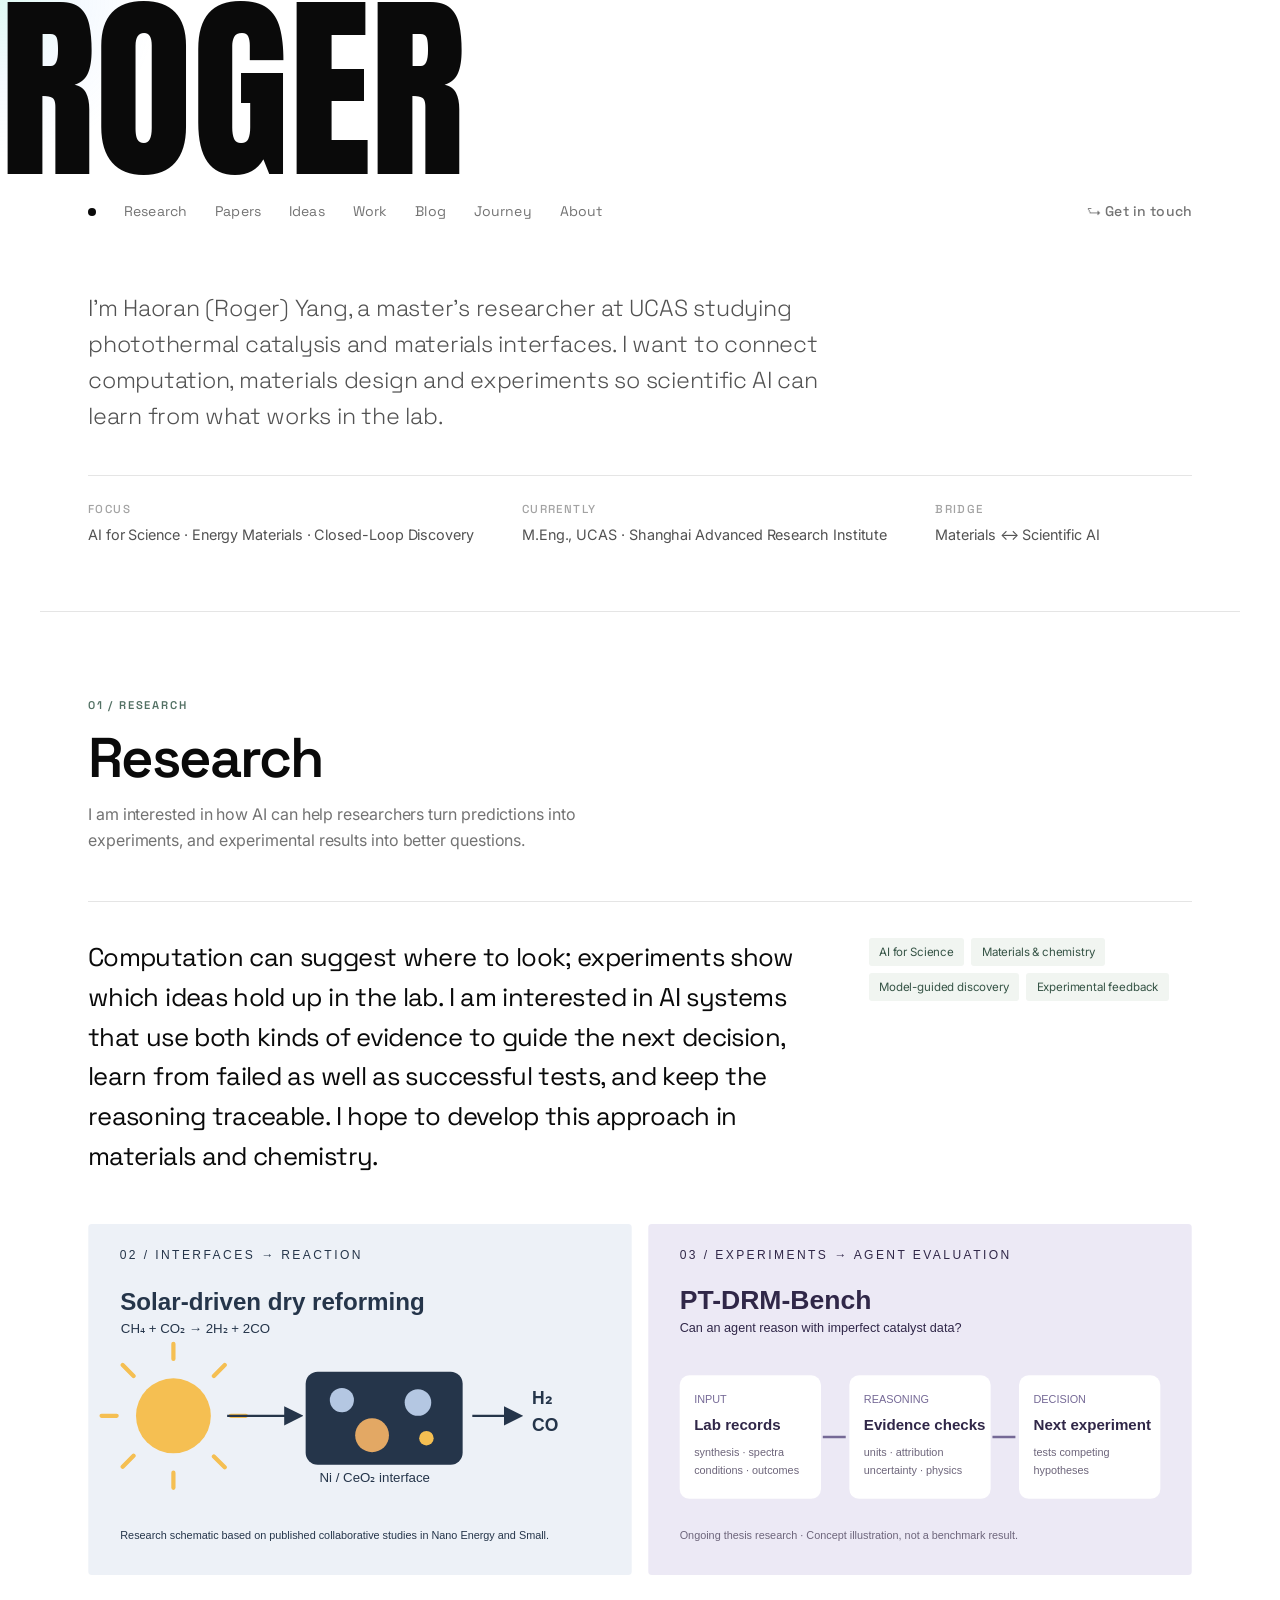
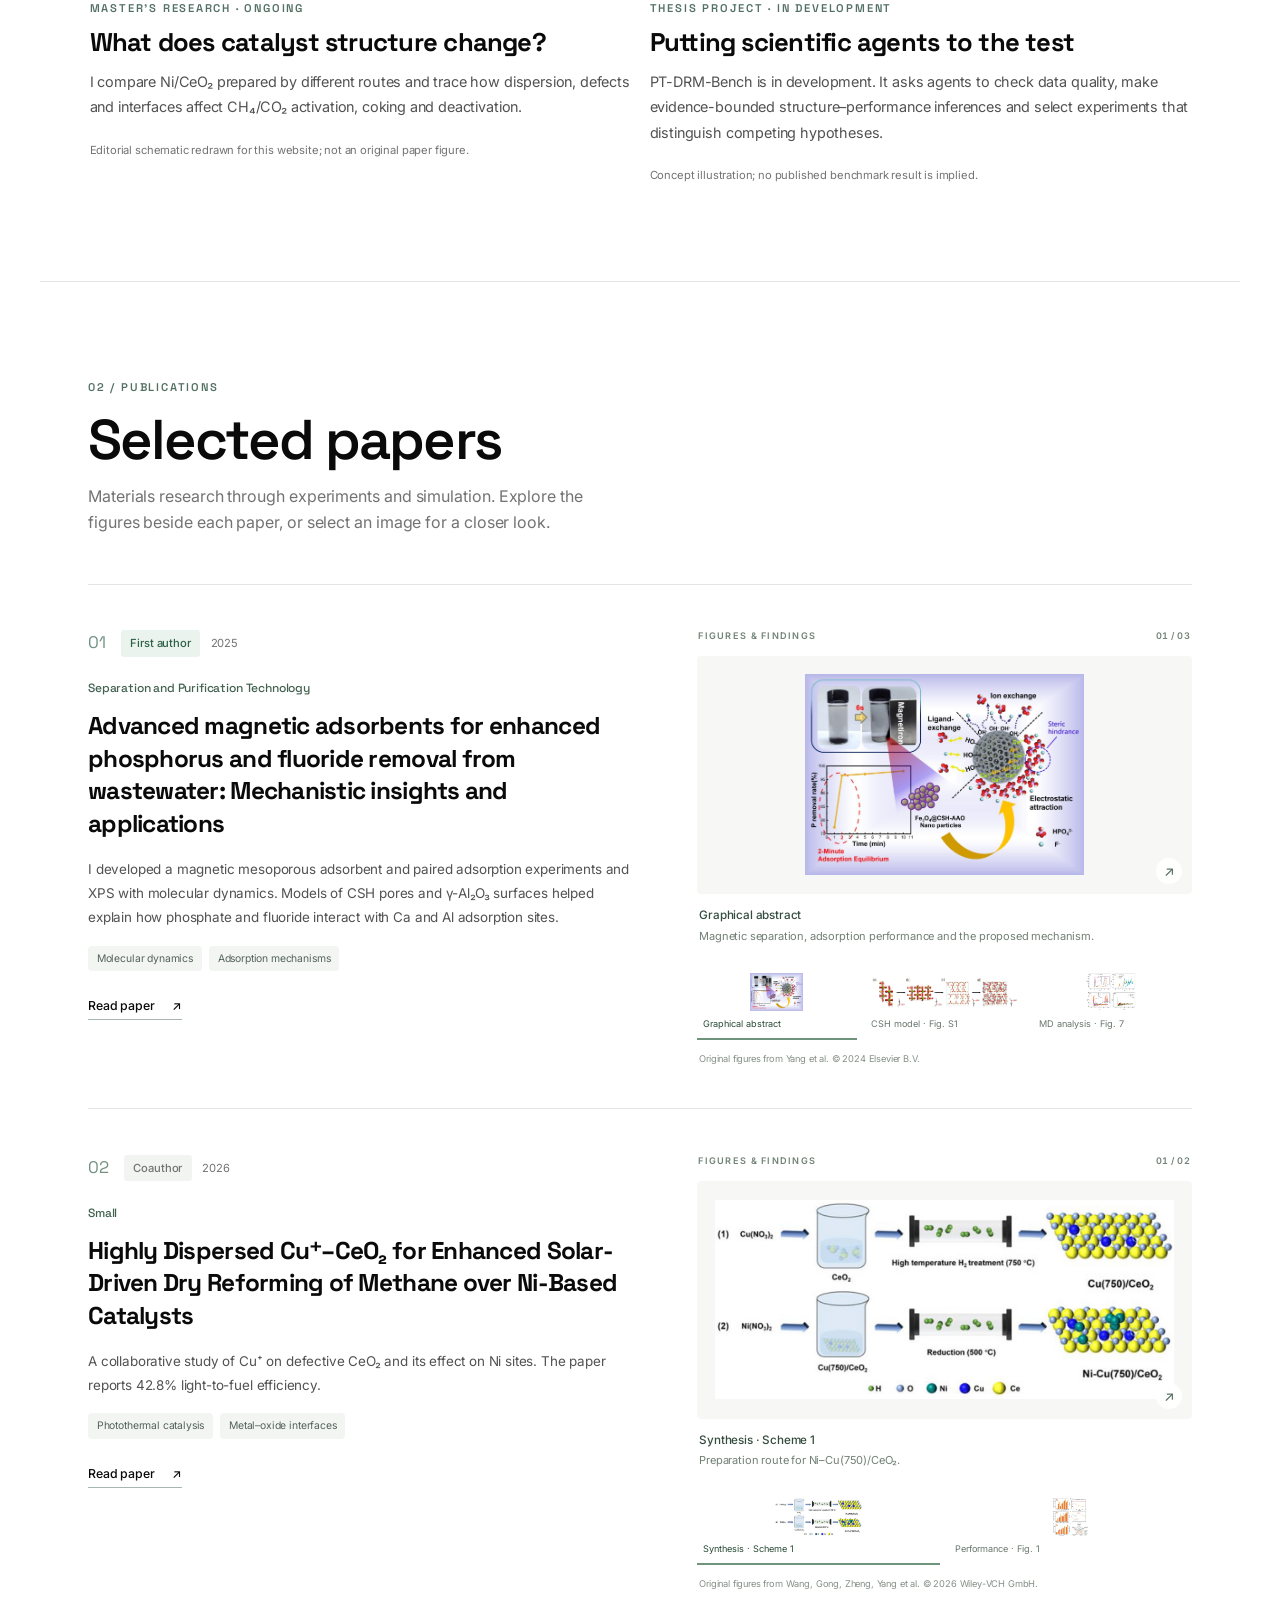
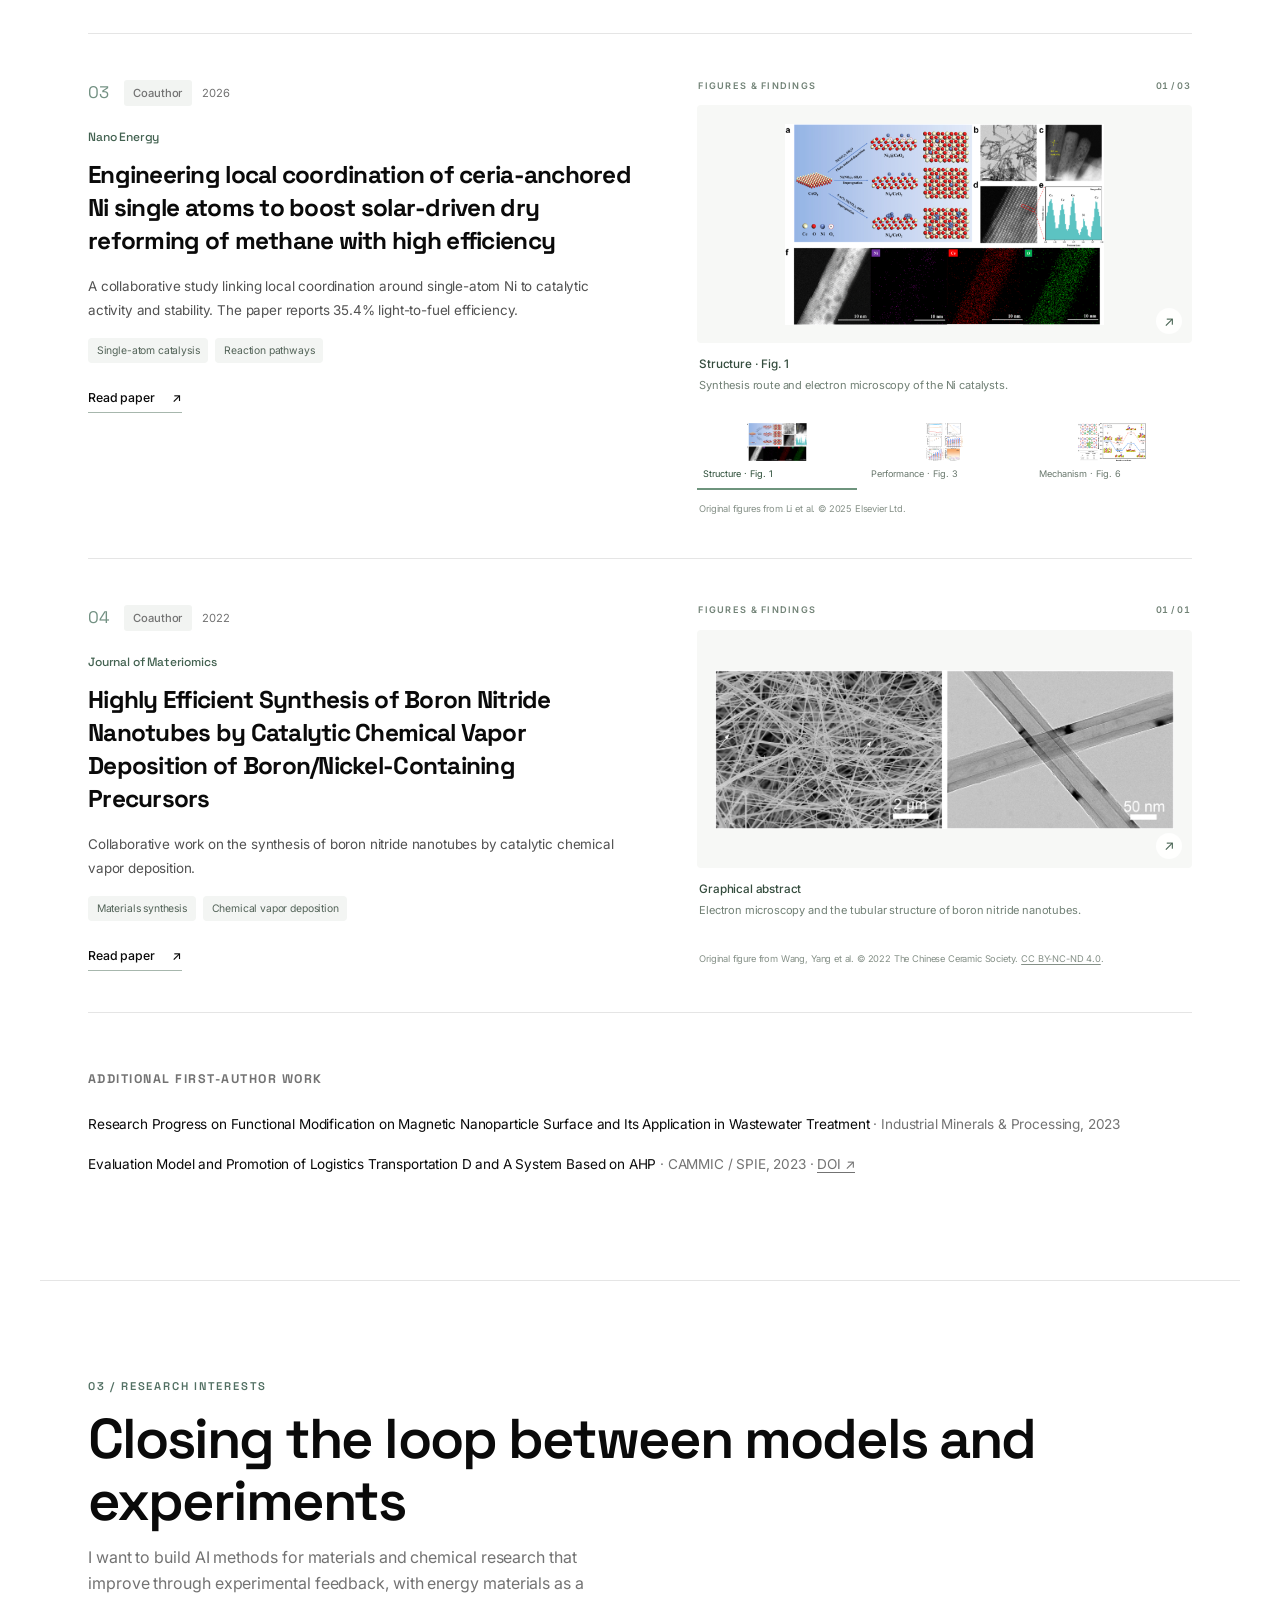
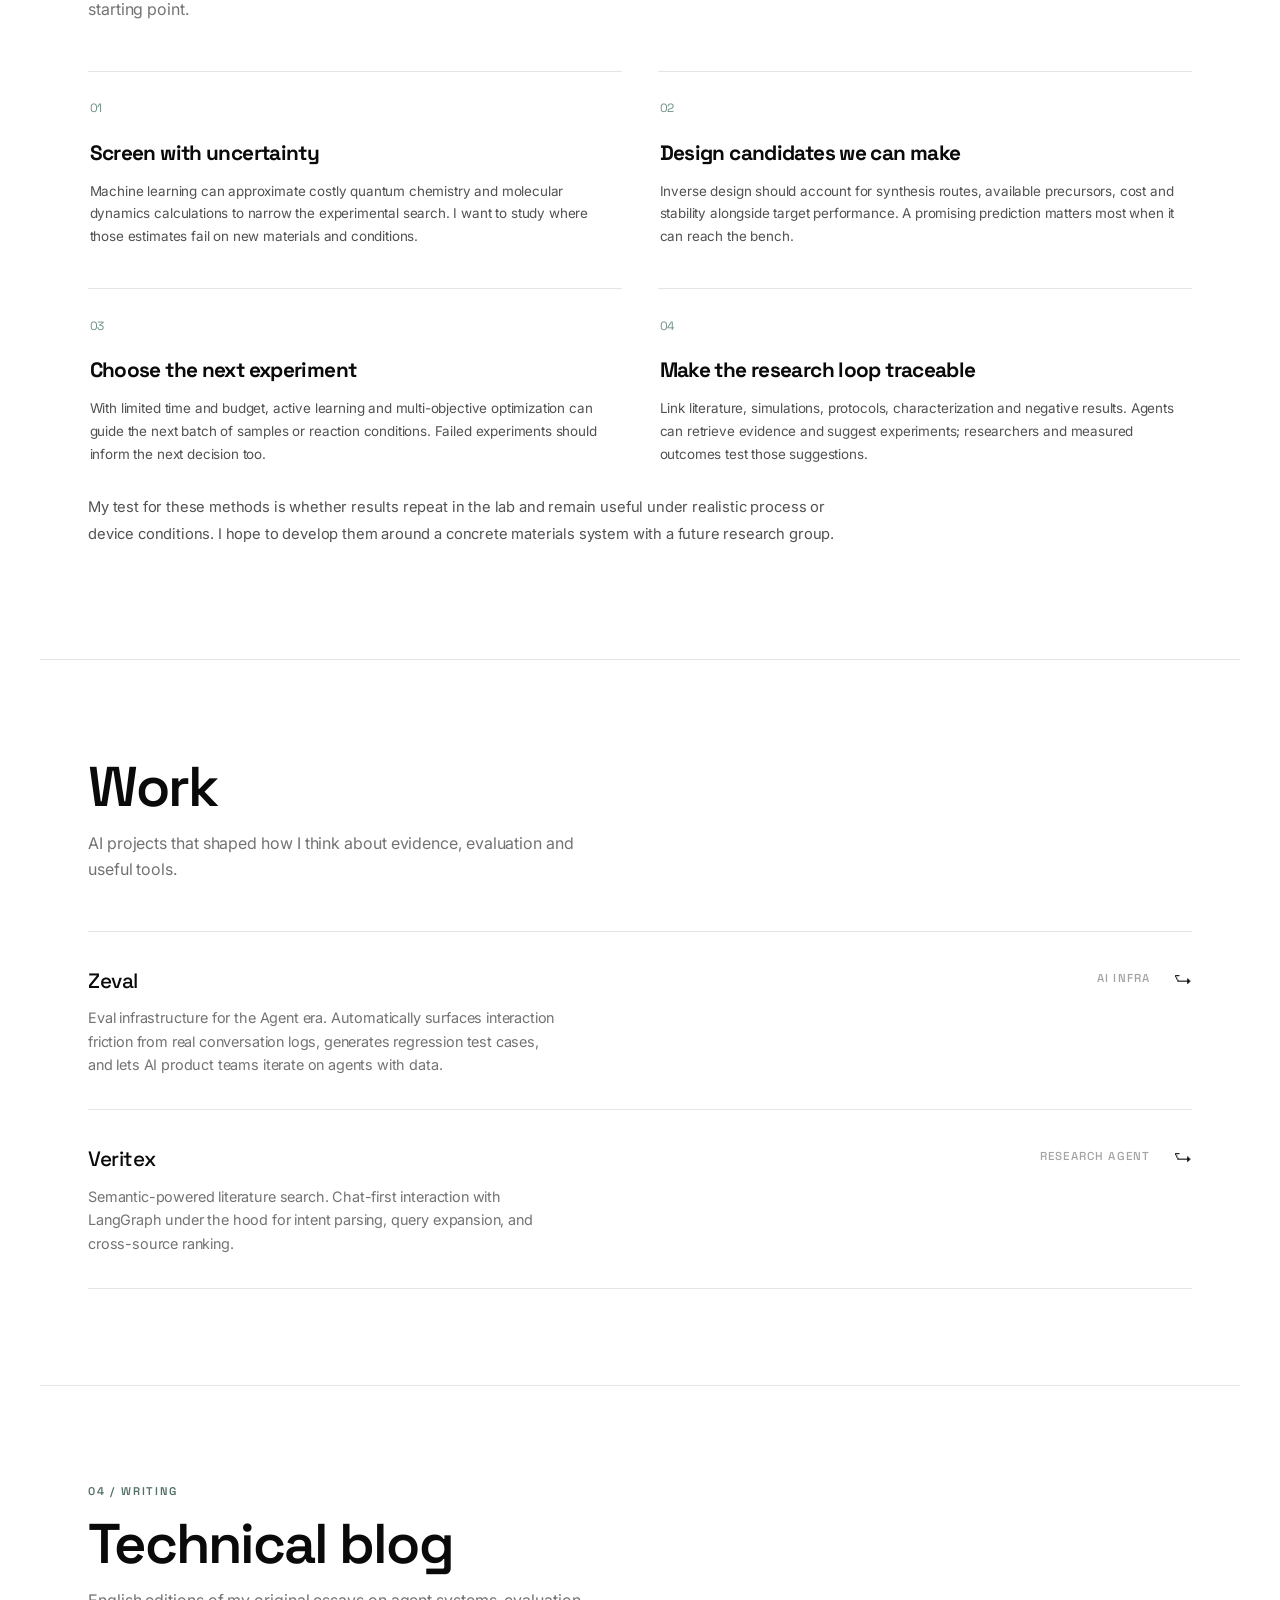
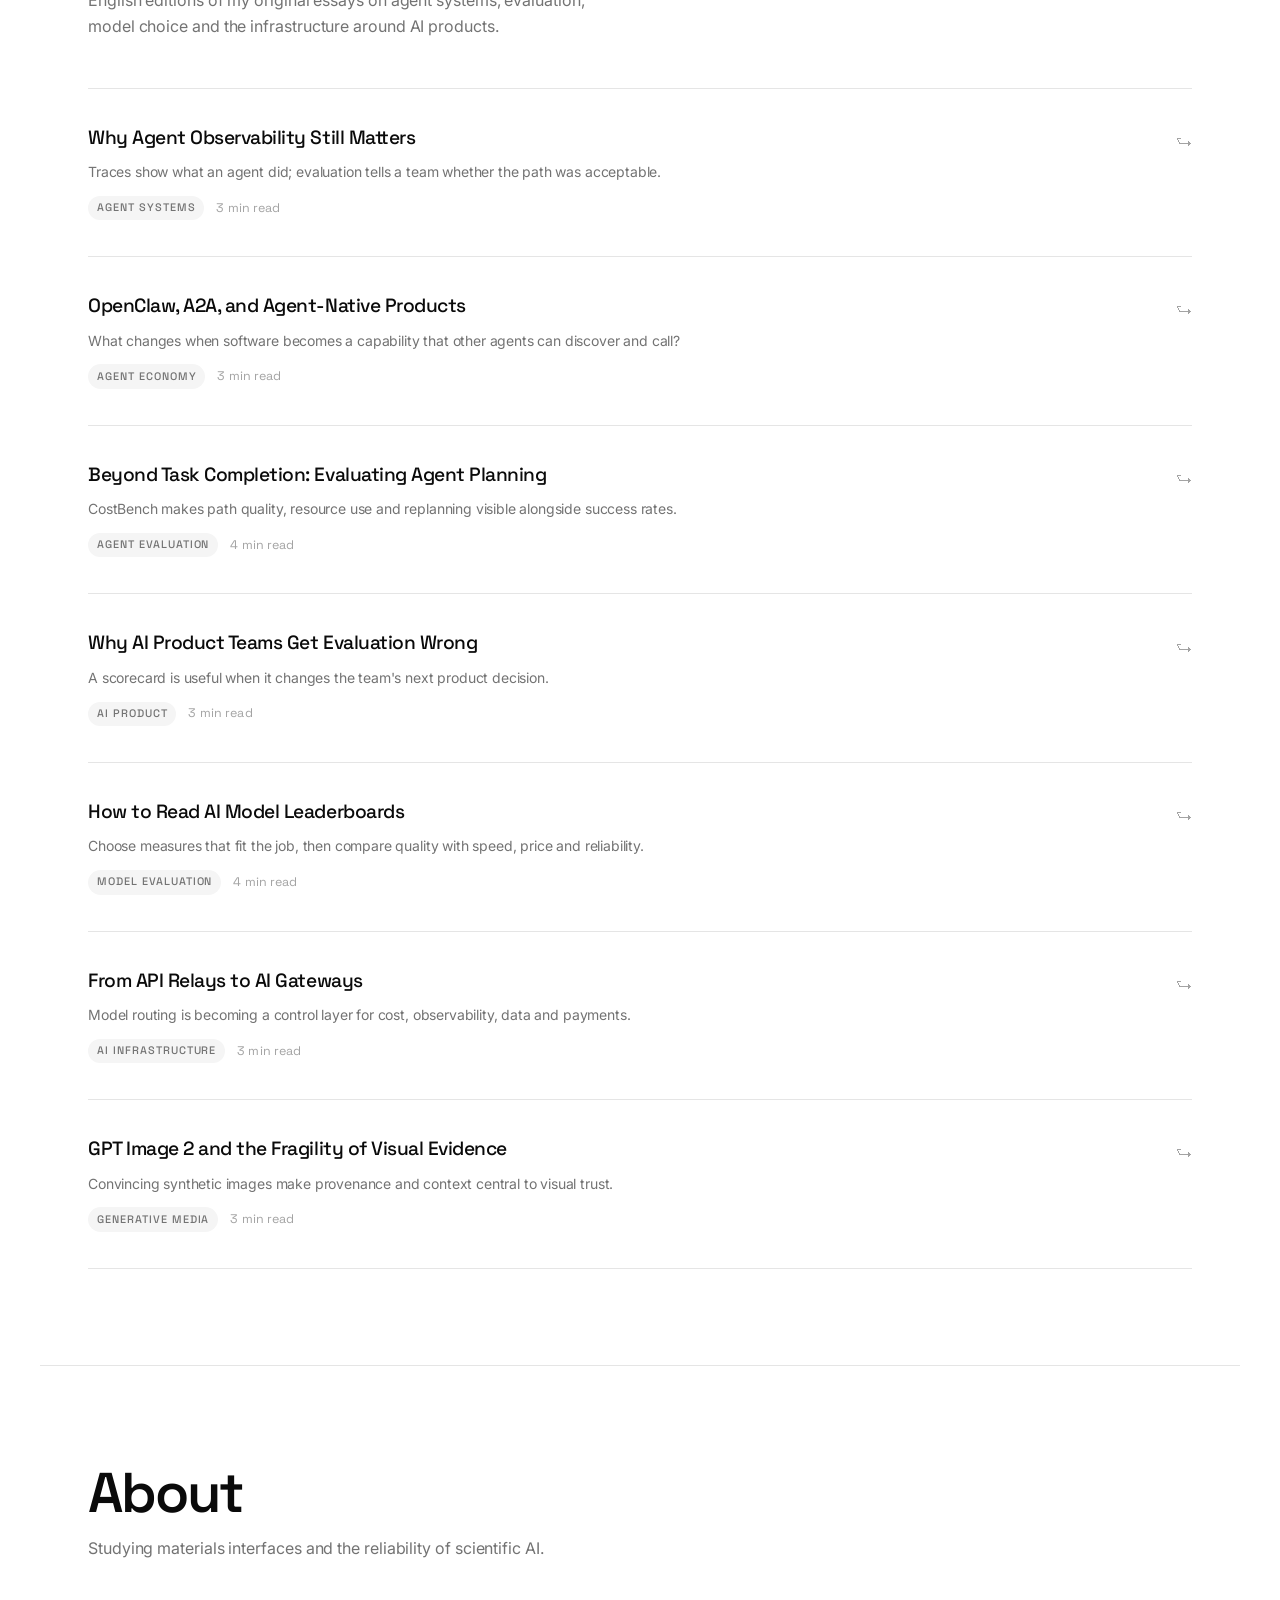
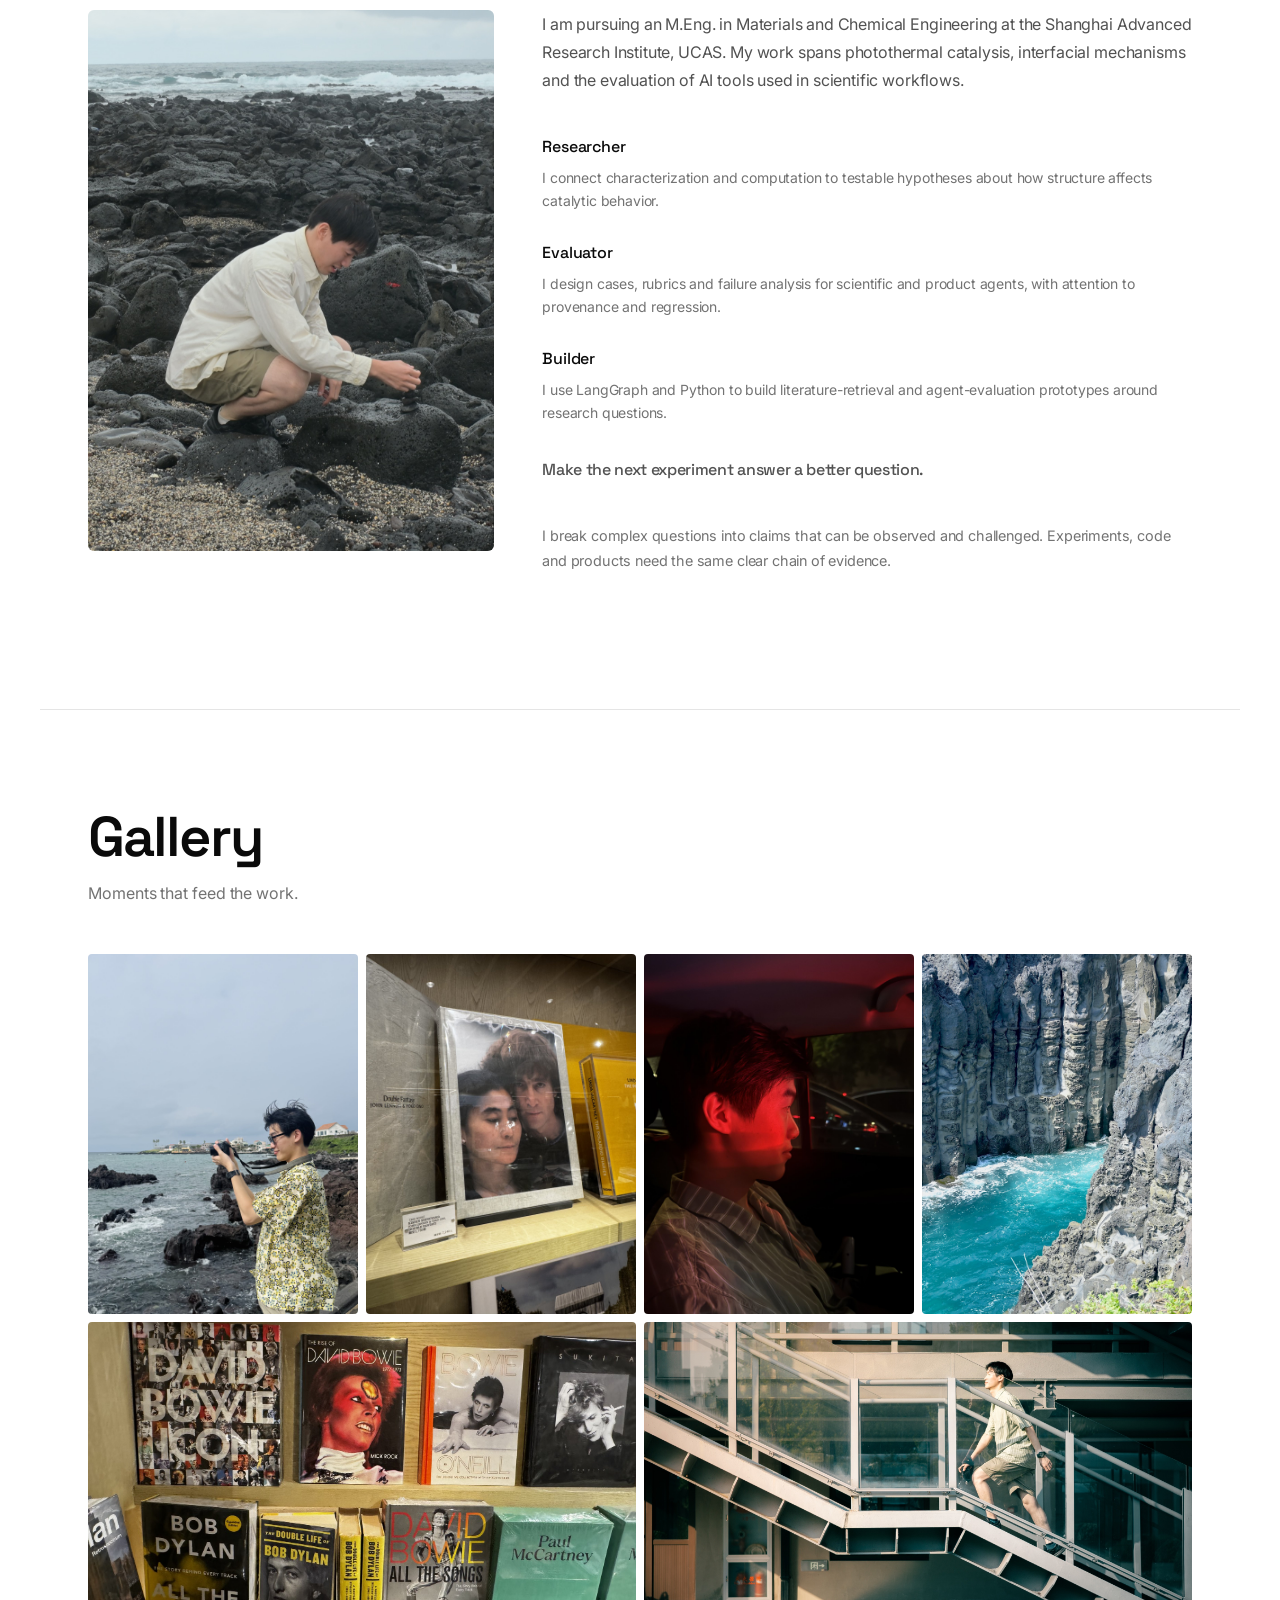
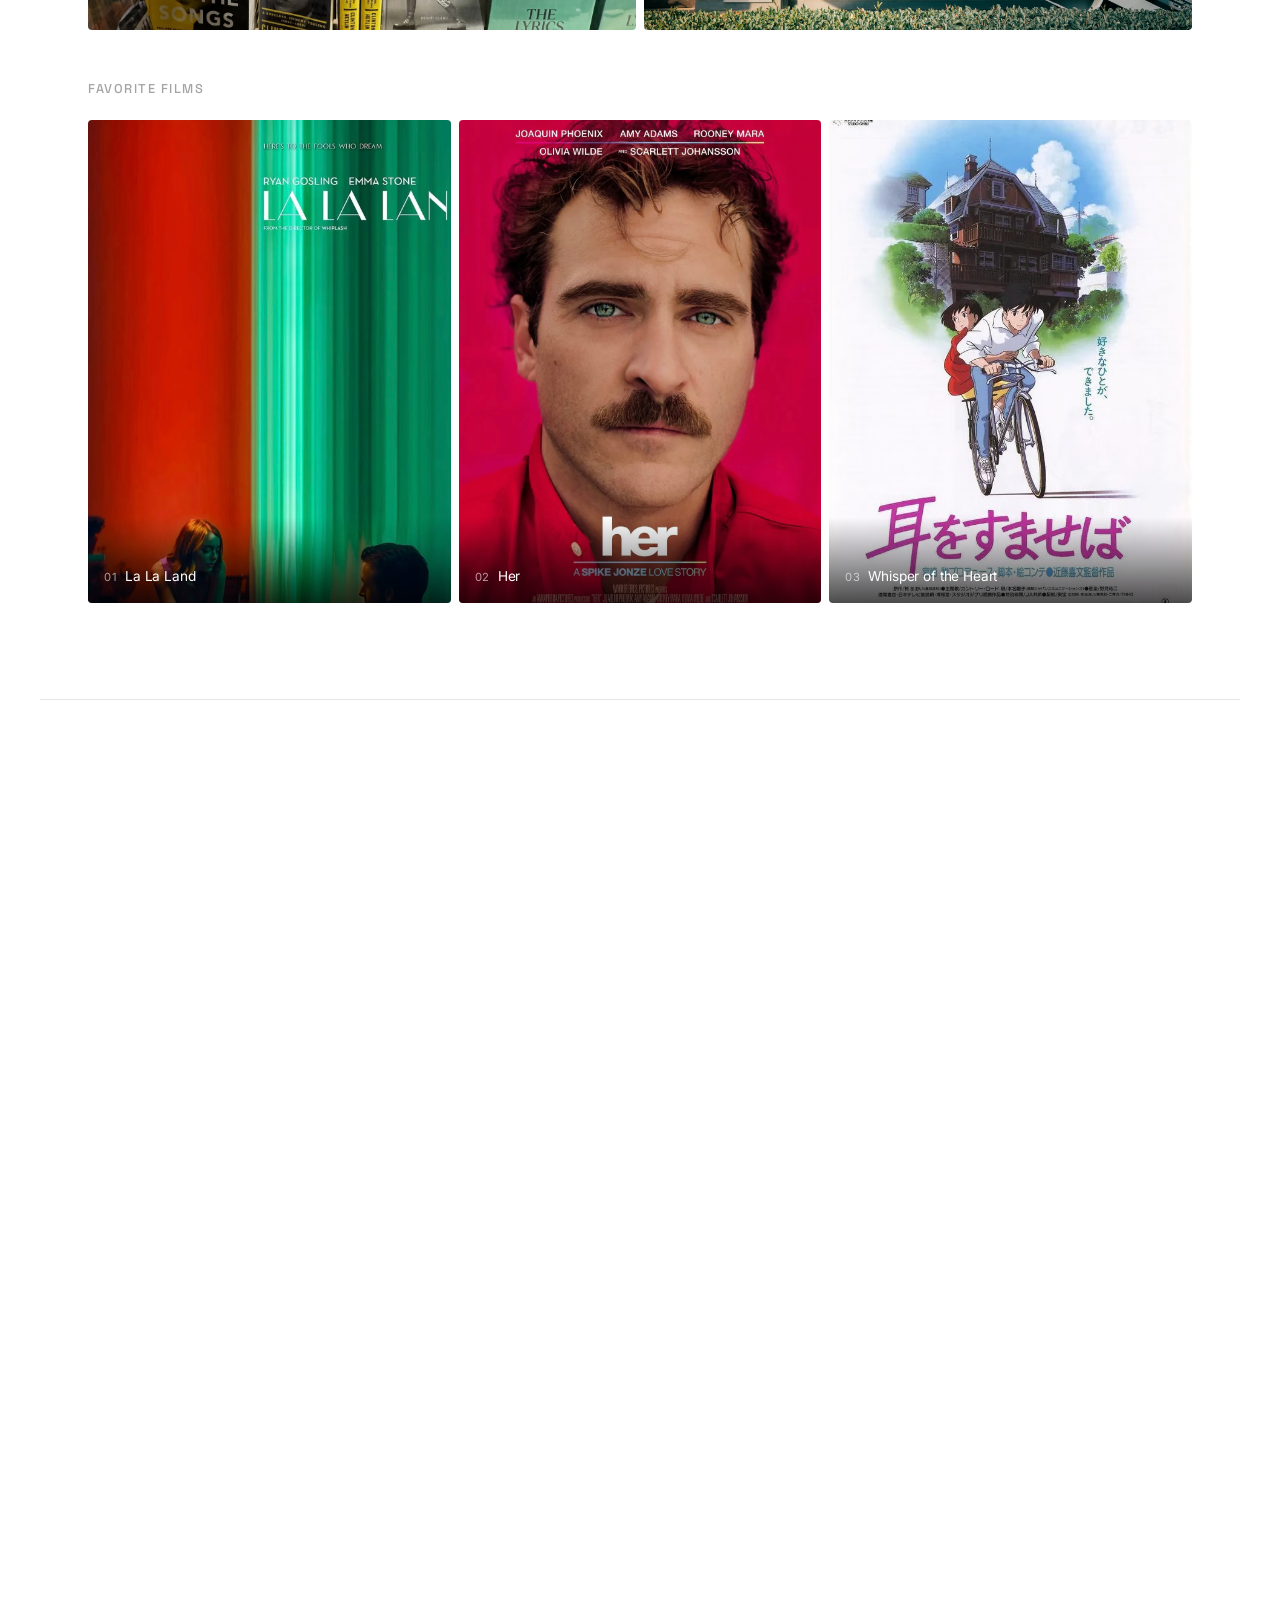
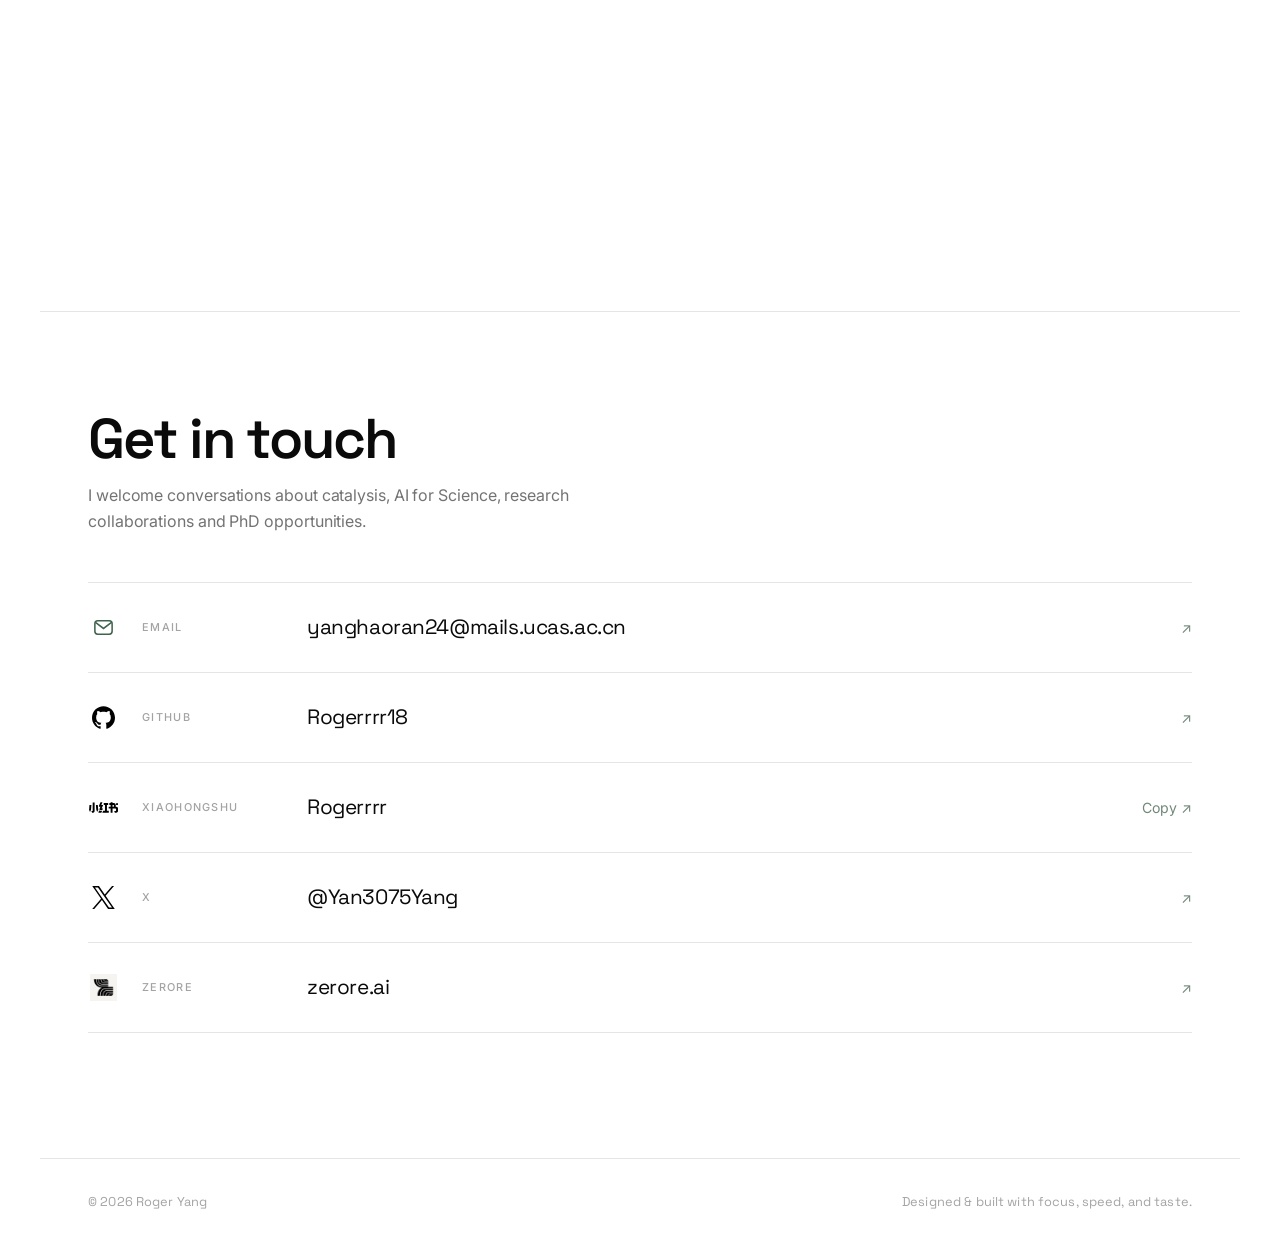
==== commit ea000c23: "Publish lighter research interests layout" ====
--- a/index.html
+++ b/index.html
@@ -14,7 +14,7 @@
       href="https://fonts.googleapis.com/css2?family=Anton&family=Space+Grotesk:wght@300;400;500;600;700&family=Inter:wght@300;400;500&display=swap"
       rel="stylesheet"
     />
-    <link rel="stylesheet" href="styles.css?v=frameless-3" />
+    <link rel="stylesheet" href="styles.css?v=frameless-4" />
   </head>
   <body>
     <div class="cursor-glow" aria-hidden="true"></div>
--- a/styles.css
+++ b/styles.css
@@ -977,10 +977,10 @@
   .paper-thumb span { font-size: .53rem; }
 }
 .perspective-section { padding-bottom: 7rem; }
-.perspective-grid { display: grid; grid-template-columns: repeat(2, 1fr); gap: .8rem; }
-.perspective-grid article { background: #f3f5f3; border-radius: 5px; padding: 1.6rem; min-height: 245px; }
+.perspective-grid { display: grid; grid-template-columns: repeat(2, 1fr); column-gap: 2.25rem; row-gap: 2.5rem; }
+.perspective-grid article { padding: 1.35rem .1rem 0; border-top: 1px solid var(--gray-200); }
 .perspective-grid article > span { font-family: var(--font-display); color: #719083; font-size: .75rem; }
-.perspective-grid h3 { font-family: var(--font-display); margin: 2.4rem 0 .8rem; font-size: 1.3rem; letter-spacing: -.03em; line-height: 1.3; }
+.perspective-grid h3 { font-family: var(--font-display); margin: 1.25rem 0 .8rem; font-size: 1.3rem; letter-spacing: -.03em; line-height: 1.3; }
 .perspective-grid p { color: var(--gray-600); font-size: .84rem; line-height: 1.7; }
 .perspective-outlook { max-width: 48rem; margin-top: 1.8rem; color: var(--gray-600); font-size: .92rem; line-height: 1.8; }
 
@@ -992,8 +992,7 @@
   .research-grid, .perspective-grid { grid-template-columns: 1fr; }
   .research-grid { row-gap: 2.5rem; }
   .research-card-body { padding: 1.1rem .1rem 0; }
-  .perspective-grid article { min-height: 0; }
-  .perspective-grid h3 { margin-top: 1.3rem; }
+  .perspective-grid { row-gap: 2rem; }
 }
 .additional-publications { margin-top: 2rem; padding: 1.5rem 0 0; }
 .additional-publications h3 { font-family: var(--font-display); font-size: .78rem; text-transform: uppercase; letter-spacing: .12em; color: var(--gray-500); margin-bottom: .9rem; }
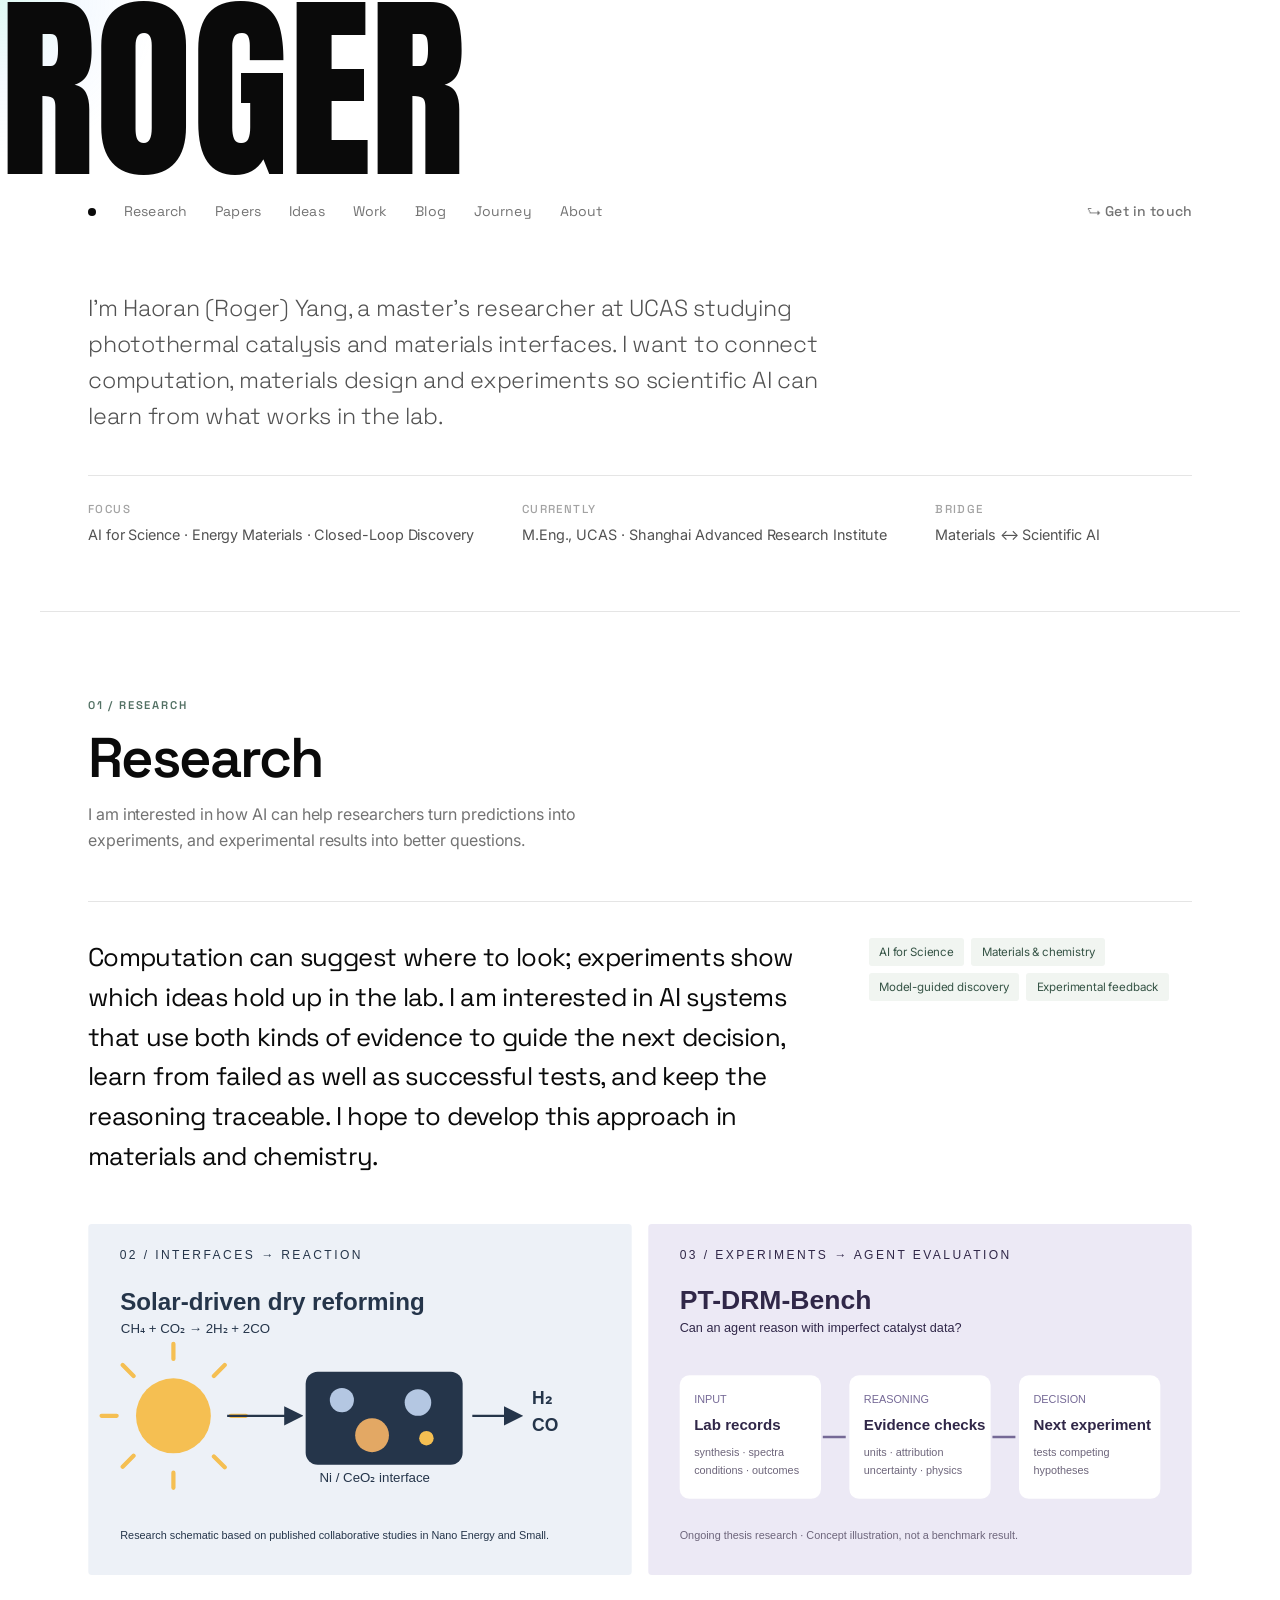
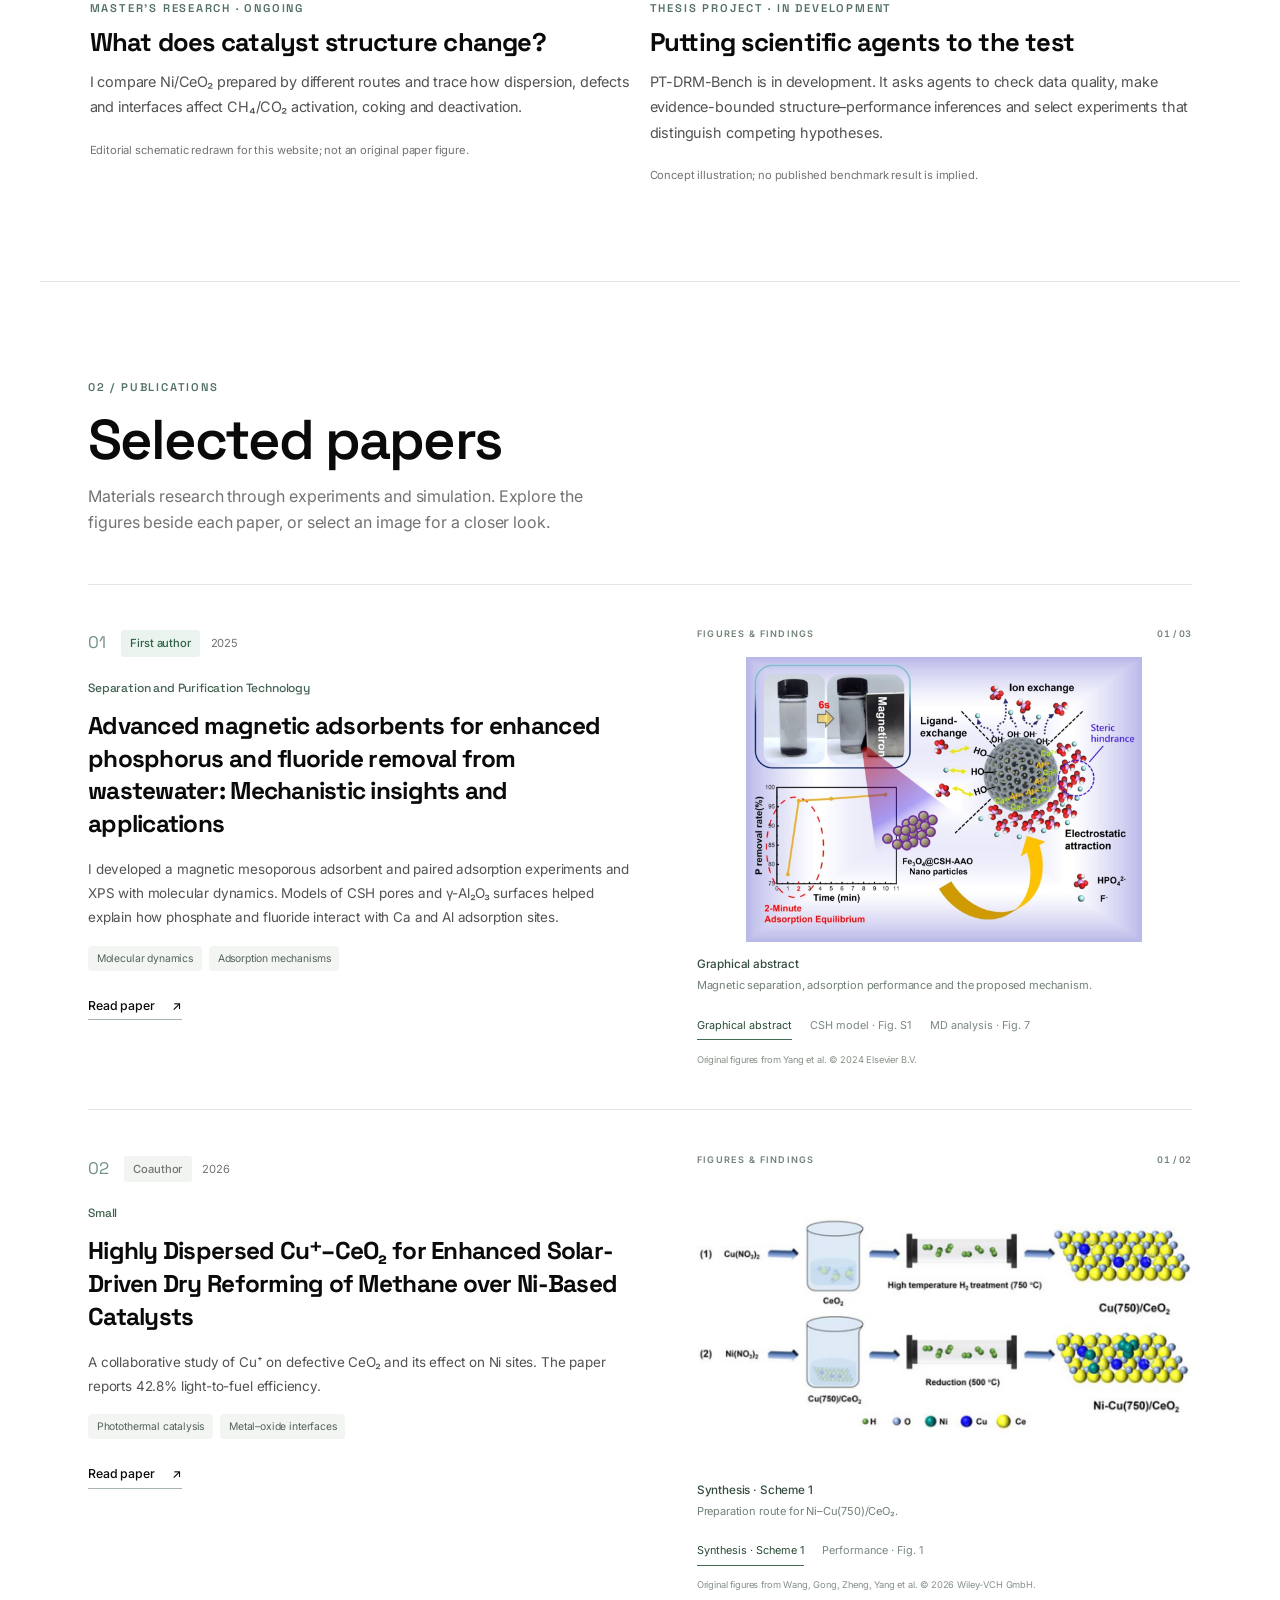
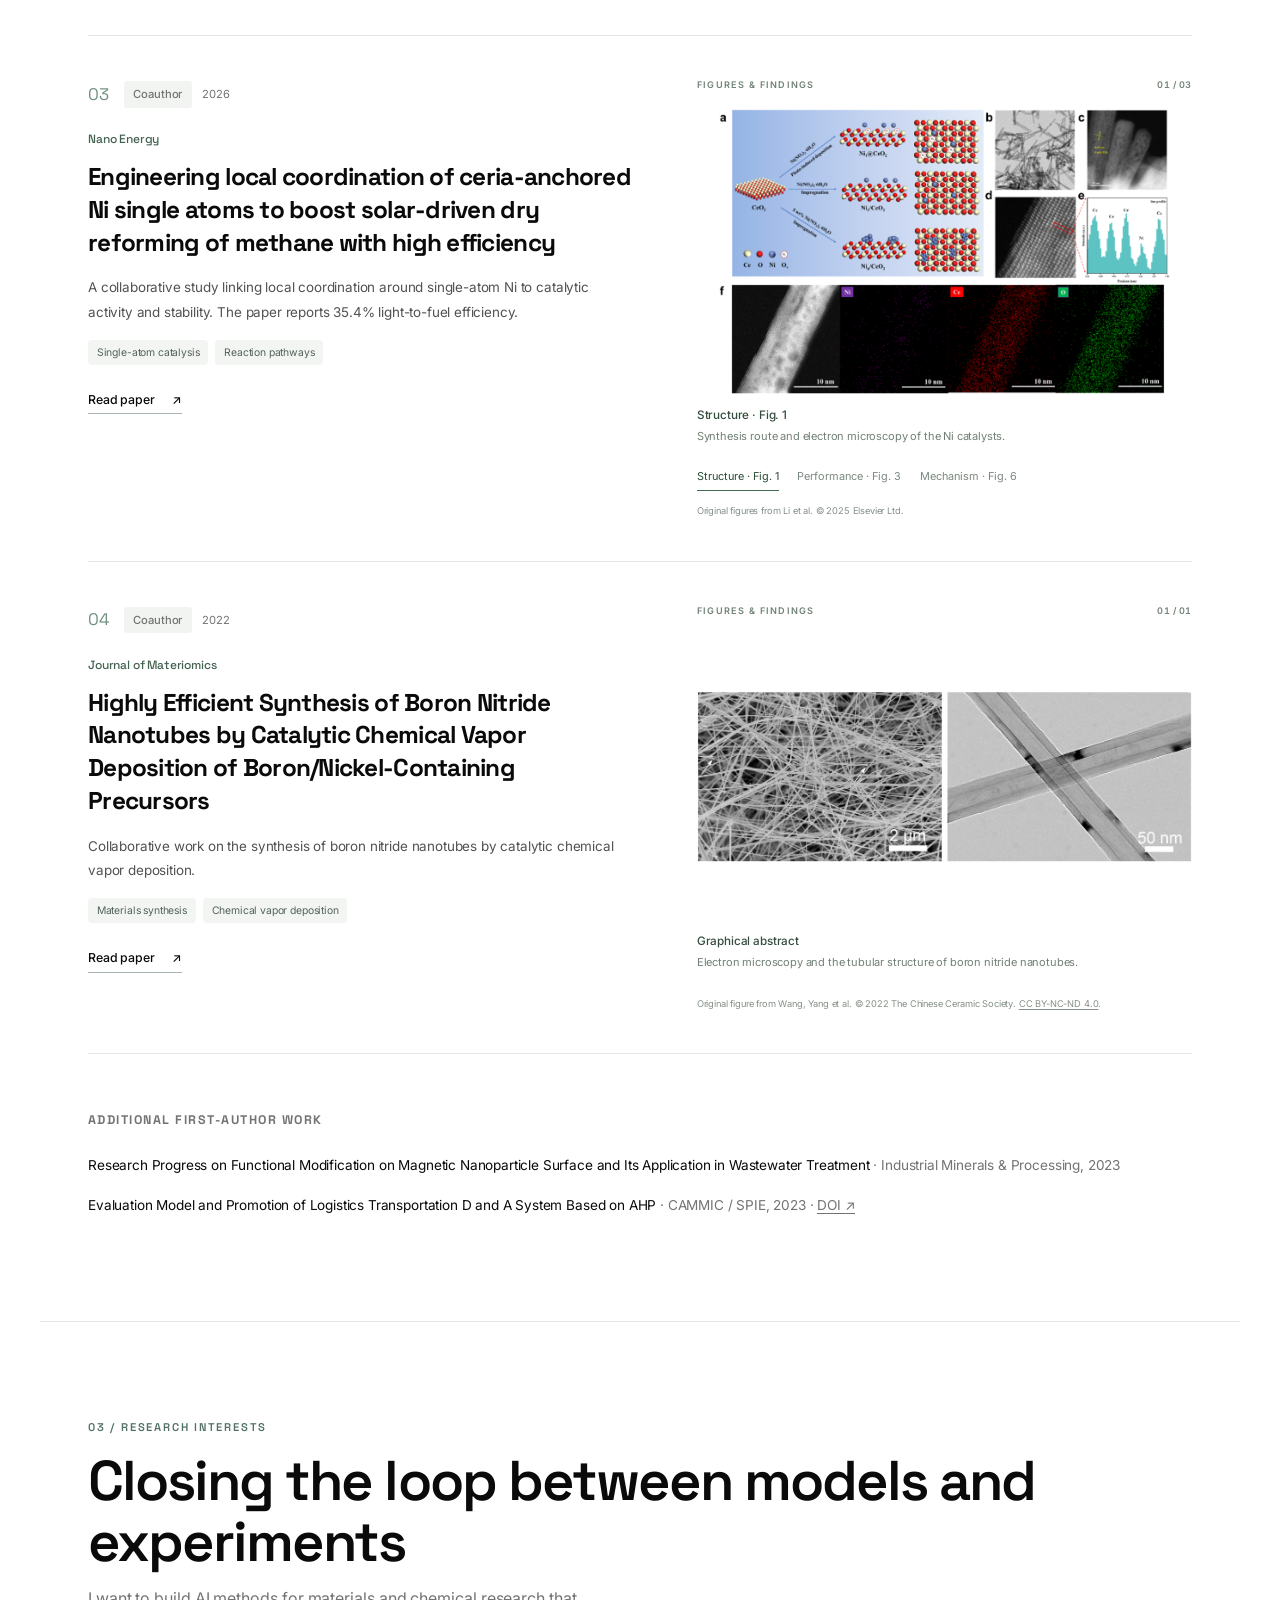
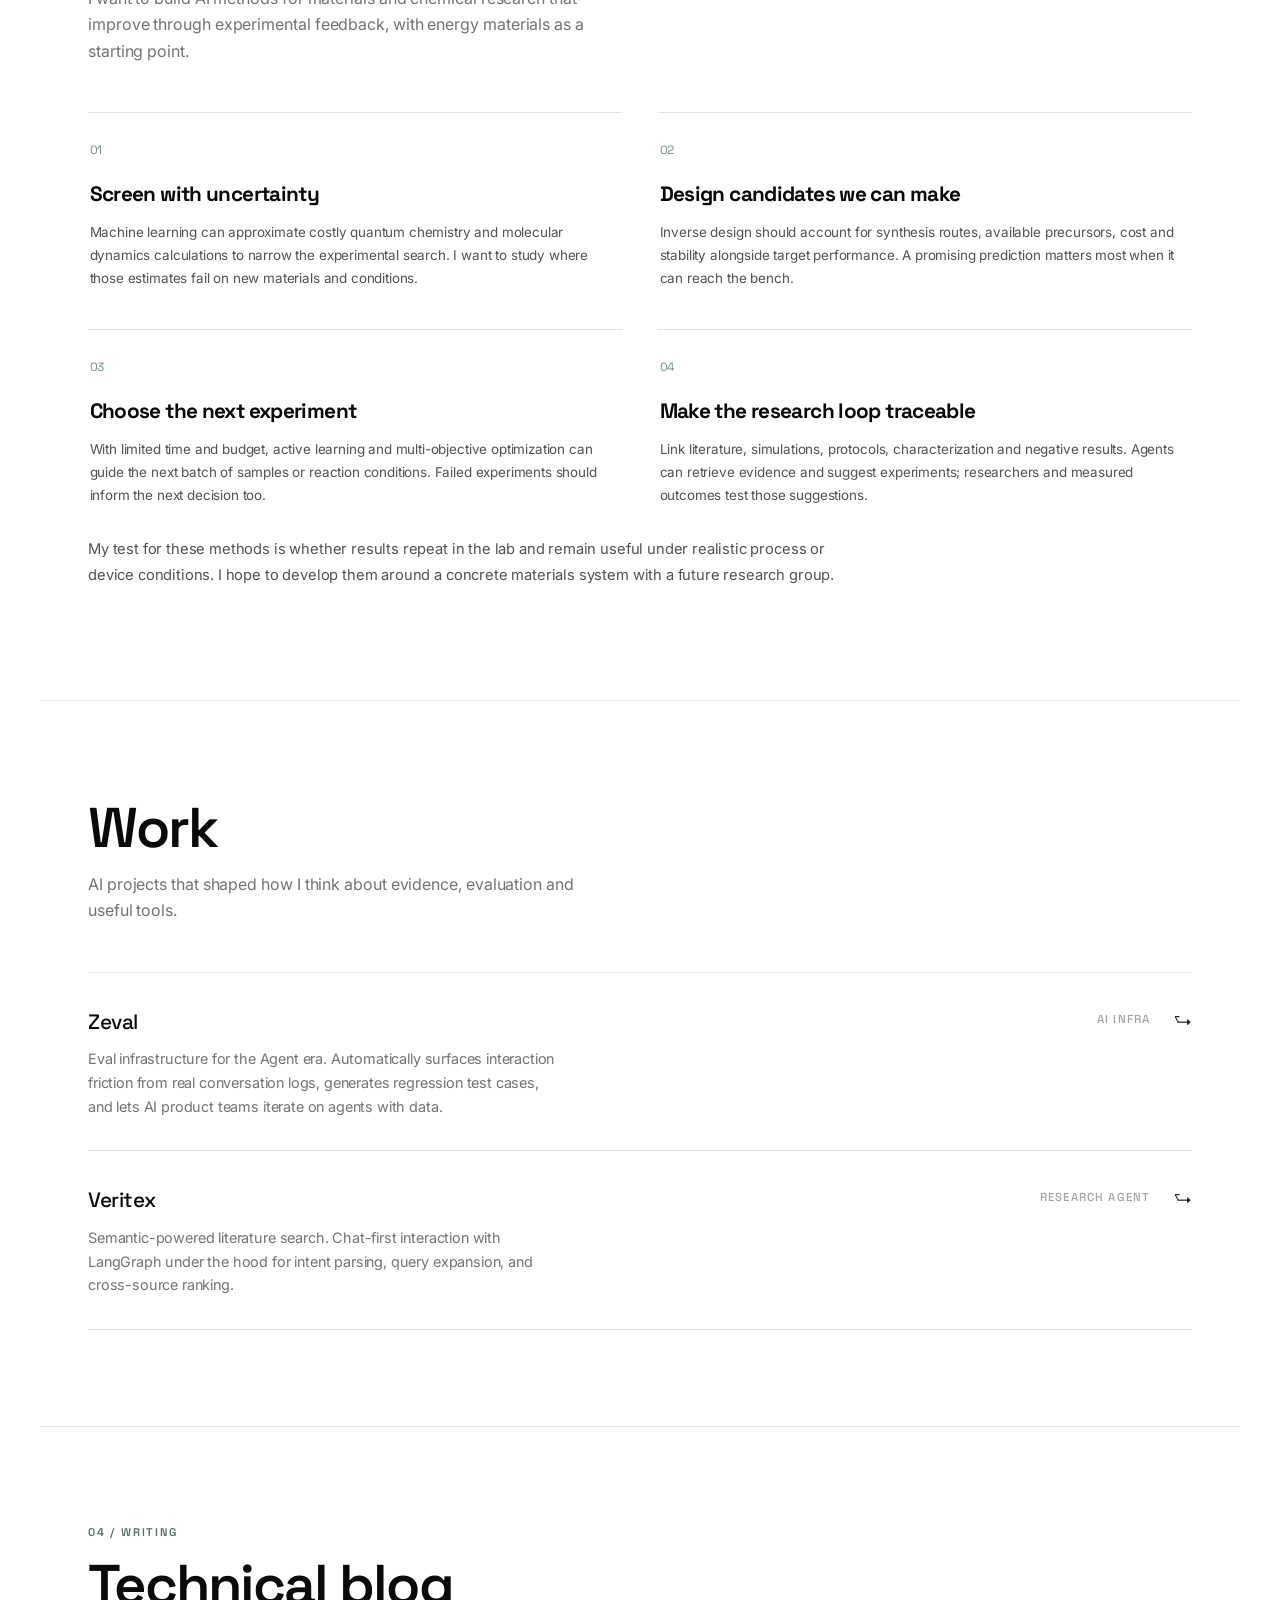
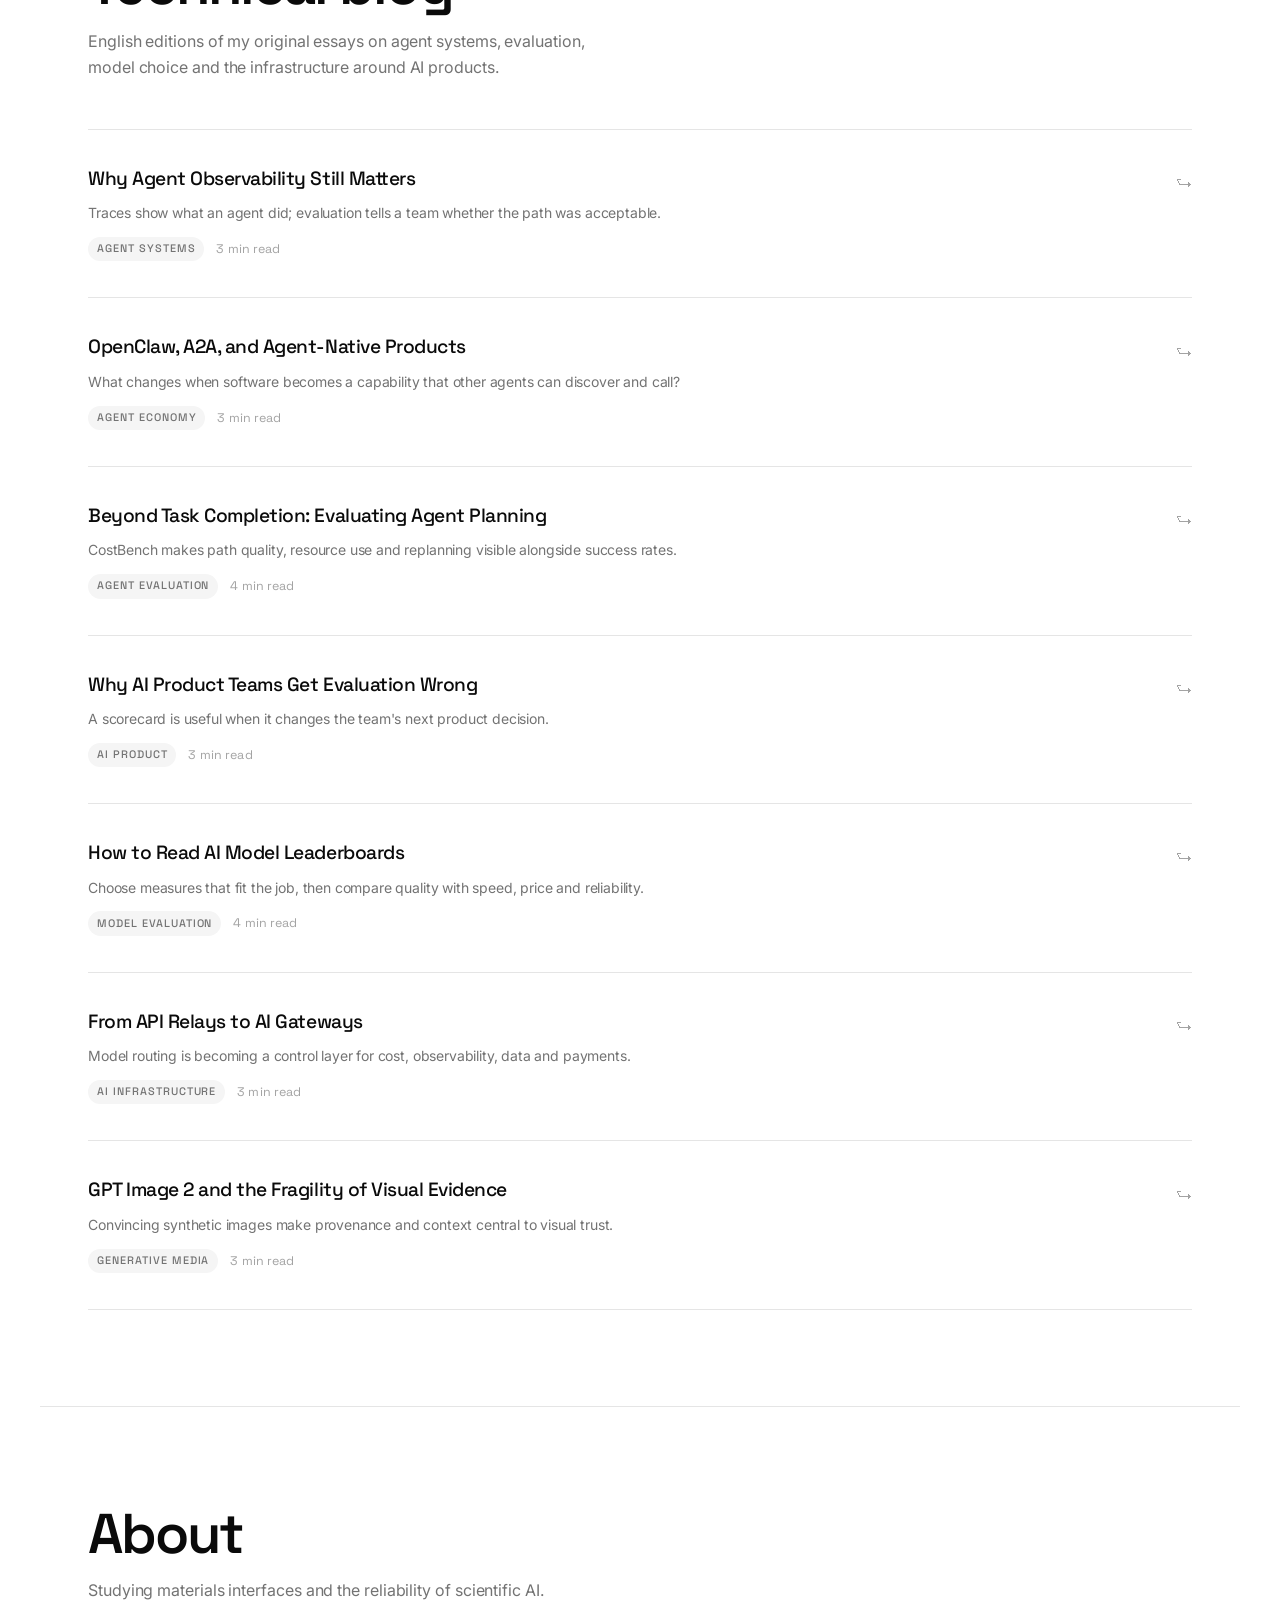
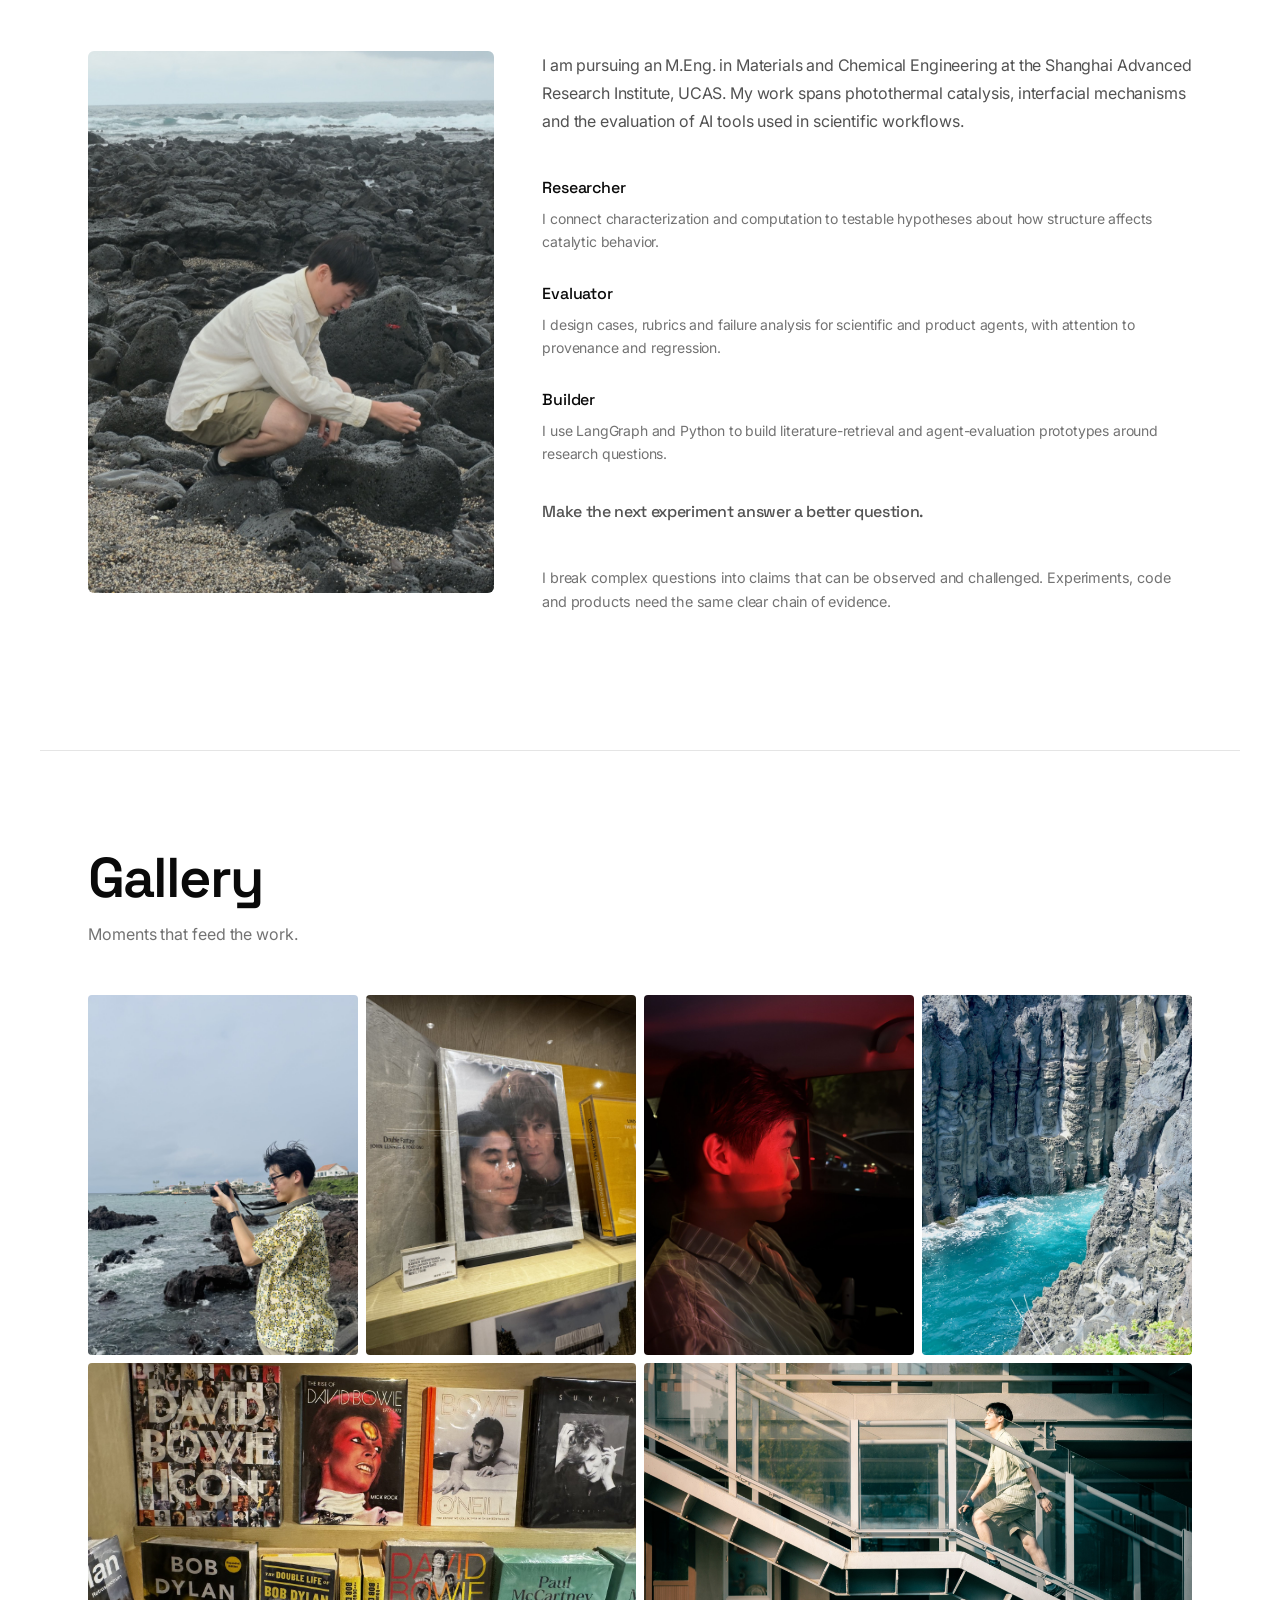
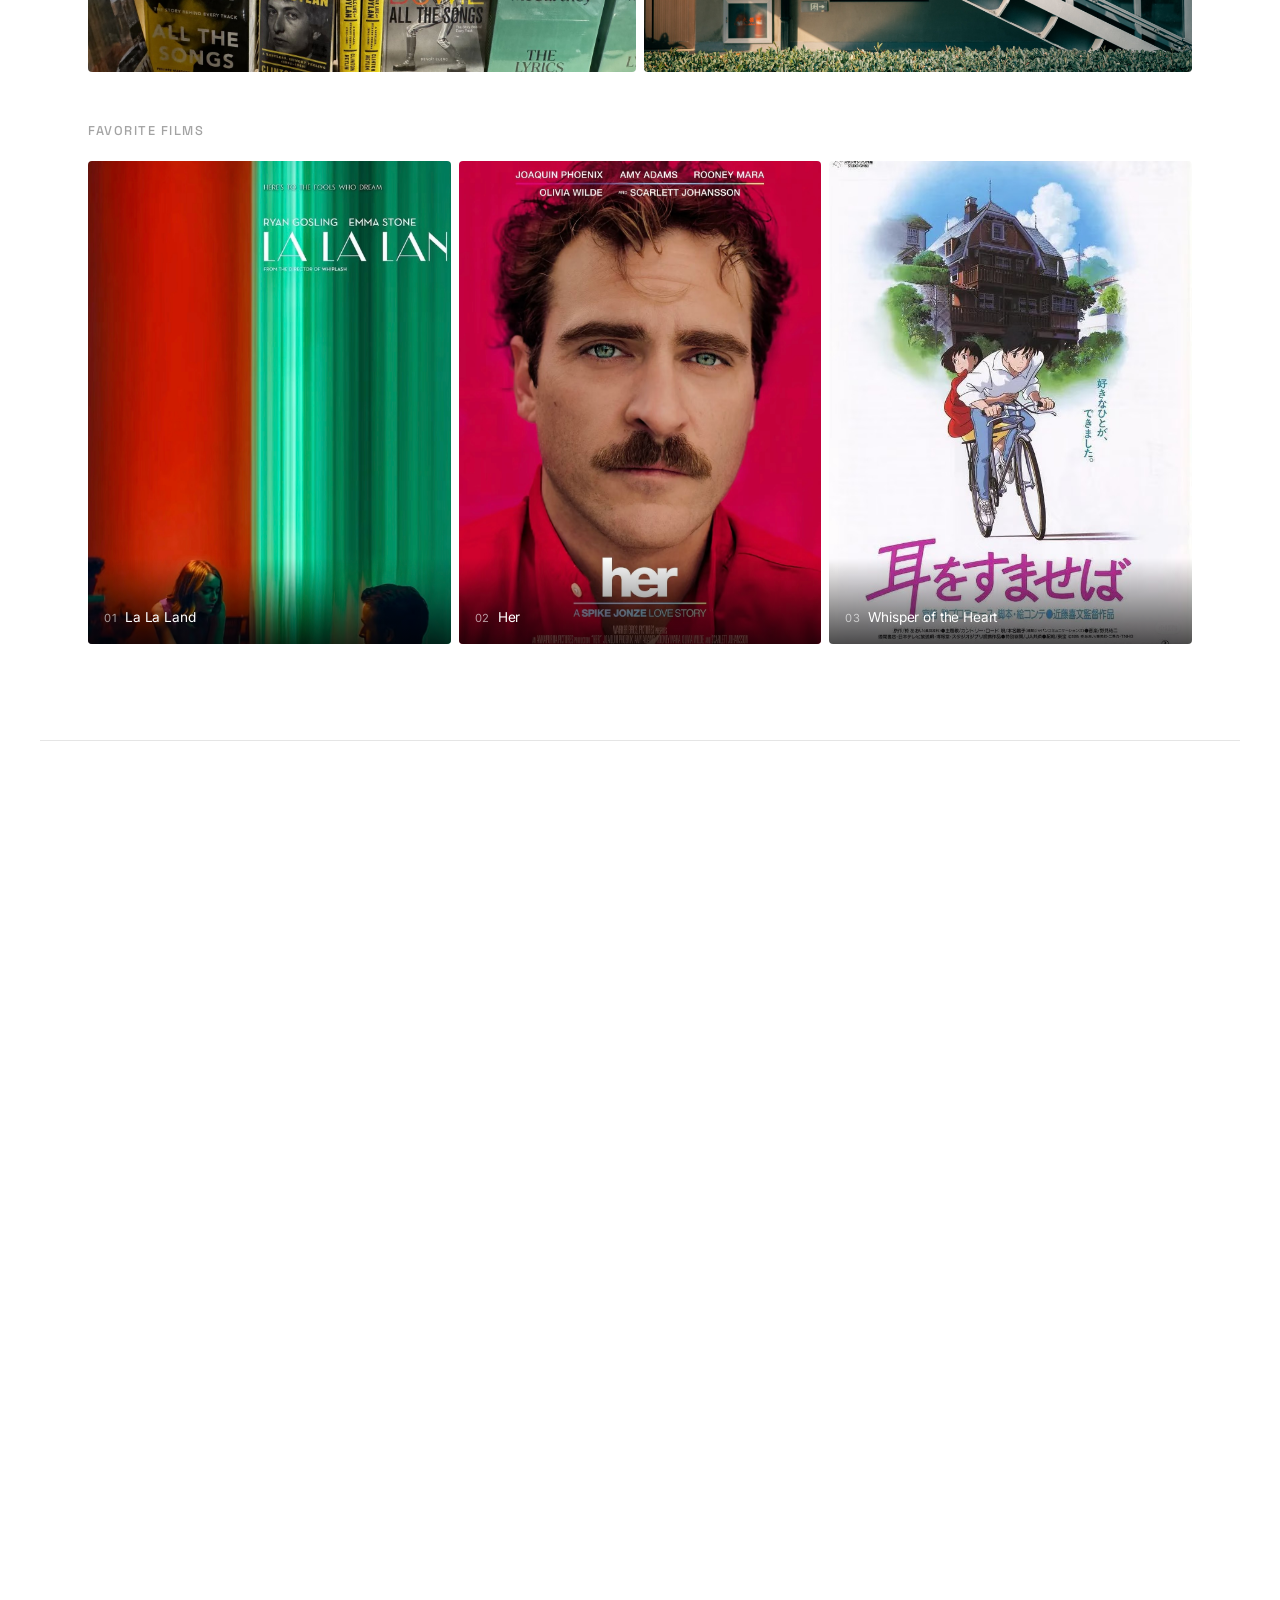
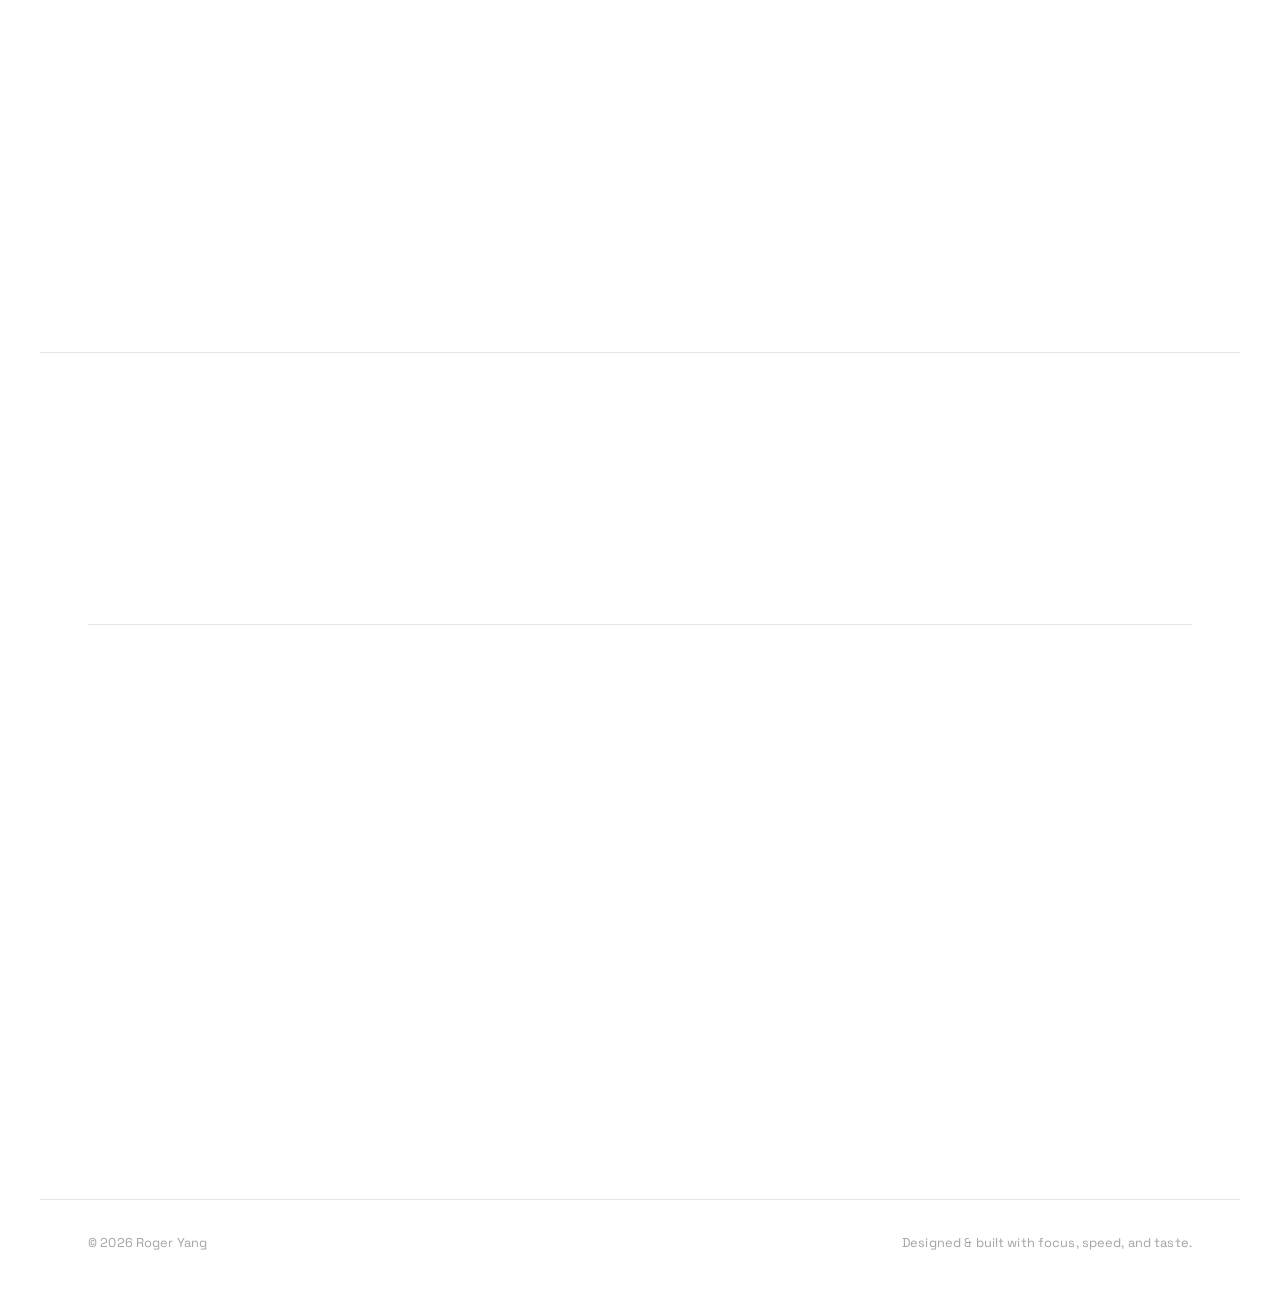
==== commit b3f98538: "Publish editorial paper figure layout" ====
--- a/index.html
+++ b/index.html
@@ -14,7 +14,7 @@
       href="https://fonts.googleapis.com/css2?family=Anton&family=Space+Grotesk:wght@300;400;500;600;700&family=Inter:wght@300;400;500&display=swap"
       rel="stylesheet"
     />
-    <link rel="stylesheet" href="styles.css?v=frameless-4" />
+    <link rel="stylesheet" href="styles.css?v=editorial-figures-5" />
   </head>
   <body>
     <div class="cursor-glow" aria-hidden="true"></div>
@@ -85,22 +85,22 @@
               <div class="paper-gallery-header"><span>FIGURES &amp; FINDINGS</span><span class="paper-gallery-count" aria-live="polite">01 / 03</span></div>
               <div class="paper-gallery-stage">
                 <figure class="paper-slide" id="spt-paper-figure-1">
-                  <a class="publication-image" href="assets/images/research/spt-graphical-abstract.jpg" target="_blank" rel="noopener noreferrer" aria-label="Enlarge Graphical abstract from Separation and Purification Technology" data-figure-preview><img src="assets/images/research/spt-graphical-abstract.jpg" alt="Original graphical abstract showing magnetic separation and the proposed adsorption mechanism" loading="lazy" /><span class="figure-zoom" aria-hidden="true">↗</span></a>
+                  <a class="publication-image" href="assets/images/research/spt-graphical-abstract.jpg" target="_blank" rel="noopener noreferrer" aria-label="Enlarge Graphical abstract from Separation and Purification Technology" data-figure-preview><img src="assets/images/research/spt-graphical-abstract.jpg" alt="Original graphical abstract showing magnetic separation and the proposed adsorption mechanism" loading="lazy" /></a>
                   <figcaption><strong>Graphical abstract</strong><span>Magnetic separation, adsorption performance and the proposed mechanism.</span></figcaption>
                 </figure>
                 <figure class="paper-slide" id="spt-paper-figure-2">
-                  <a class="publication-image" href="assets/images/research/spt-supplement-figure-s1.png" target="_blank" rel="noopener noreferrer" aria-label="Enlarge CSH model · Fig. S1 from Separation and Purification Technology" data-figure-preview><img src="assets/images/research/spt-supplement-figure-s1.png" alt="Supplementary Figure S1 showing the construction of the hydrated CSH molecular dynamics model" loading="lazy" /><span class="figure-zoom" aria-hidden="true">↗</span></a>
+                  <a class="publication-image" href="assets/images/research/spt-supplement-figure-s1.png" target="_blank" rel="noopener noreferrer" aria-label="Enlarge CSH model · Fig. S1 from Separation and Purification Technology" data-figure-preview><img src="assets/images/research/spt-supplement-figure-s1.png" alt="Supplementary Figure S1 showing the construction of the hydrated CSH molecular dynamics model" loading="lazy" /></a>
                   <figcaption><strong>CSH model · Fig. S1</strong><span>Construction of the hydrated CSH model for molecular dynamics. Supporting Information.</span></figcaption>
                 </figure>
                 <figure class="paper-slide" id="spt-paper-figure-3">
-                  <a class="publication-image" href="assets/images/research/spt-figure-7-md.png" target="_blank" rel="noopener noreferrer" aria-label="Enlarge MD analysis · Fig. 7 from Separation and Purification Technology" data-figure-preview><img src="assets/images/research/spt-figure-7-md.png" alt="Figure 7 showing molecular dynamics radial distribution functions for phosphate and fluoride near Ca and Al sites" loading="lazy" /><span class="figure-zoom" aria-hidden="true">↗</span></a>
+                  <a class="publication-image" href="assets/images/research/spt-figure-7-md.png" target="_blank" rel="noopener noreferrer" aria-label="Enlarge MD analysis · Fig. 7 from Separation and Purification Technology" data-figure-preview><img src="assets/images/research/spt-figure-7-md.png" alt="Figure 7 showing molecular dynamics radial distribution functions for phosphate and fluoride near Ca and Al sites" loading="lazy" /></a>
                   <figcaption><strong>MD analysis · Fig. 7</strong><span>Radial distribution functions of phosphate and fluoride near Ca and Al sites.</span></figcaption>
                 </figure>
               </div>
               <div class="paper-gallery-nav" aria-label="Choose a figure" hidden>
-                <button class="paper-thumb" type="button" data-figure-index="0" aria-controls="spt-paper-figure-1" aria-pressed="true" aria-label="Show Graphical abstract"><img src="assets/images/research/spt-graphical-abstract.jpg" alt="" loading="lazy" /><span>Graphical abstract</span></button>
-                <button class="paper-thumb" type="button" data-figure-index="1" aria-controls="spt-paper-figure-2" aria-pressed="false" aria-label="Show CSH model · Fig. S1"><img src="assets/images/research/spt-supplement-figure-s1.png" alt="" loading="lazy" /><span>CSH model · Fig. S1</span></button>
-                <button class="paper-thumb" type="button" data-figure-index="2" aria-controls="spt-paper-figure-3" aria-pressed="false" aria-label="Show MD analysis · Fig. 7"><img src="assets/images/research/spt-figure-7-md.png" alt="" loading="lazy" /><span>MD analysis · Fig. 7</span></button>
+                <button class="paper-thumb" type="button" data-figure-index="0" aria-controls="spt-paper-figure-1" aria-pressed="true" aria-label="Show Graphical abstract"><span>Graphical abstract</span></button>
+                <button class="paper-thumb" type="button" data-figure-index="1" aria-controls="spt-paper-figure-2" aria-pressed="false" aria-label="Show CSH model · Fig. S1"><span>CSH model · Fig. S1</span></button>
+                <button class="paper-thumb" type="button" data-figure-index="2" aria-controls="spt-paper-figure-3" aria-pressed="false" aria-label="Show MD analysis · Fig. 7"><span>MD analysis · Fig. 7</span></button>
               </div>
               <p class="publication-credit">Original figures from Yang et al. © 2024 Elsevier B.V.</p>
             </div>
@@ -118,17 +118,17 @@
               <div class="paper-gallery-header"><span>FIGURES &amp; FINDINGS</span><span class="paper-gallery-count" aria-live="polite">01 / 02</span></div>
               <div class="paper-gallery-stage">
                 <figure class="paper-slide" id="small-paper-figure-1">
-                  <a class="publication-image" href="assets/images/research/small-scheme-1.jpg" target="_blank" rel="noopener noreferrer" aria-label="Enlarge Synthesis · Scheme 1 from Small" data-figure-preview><img src="assets/images/research/small-scheme-1.jpg" alt="Original Scheme 1 showing preparation of Ni–Cu(750)/CeO₂" loading="lazy" /><span class="figure-zoom" aria-hidden="true">↗</span></a>
+                  <a class="publication-image" href="assets/images/research/small-scheme-1.jpg" target="_blank" rel="noopener noreferrer" aria-label="Enlarge Synthesis · Scheme 1 from Small" data-figure-preview><img src="assets/images/research/small-scheme-1.jpg" alt="Original Scheme 1 showing preparation of Ni–Cu(750)/CeO₂" loading="lazy" /></a>
                   <figcaption><strong>Synthesis · Scheme 1</strong><span>Preparation route for Ni–Cu(750)/CeO₂.</span></figcaption>
                 </figure>
                 <figure class="paper-slide" id="small-paper-figure-2">
-                  <a class="publication-image" href="assets/images/research/small-figure-1.jpg" target="_blank" rel="noopener noreferrer" aria-label="Enlarge Performance · Fig. 1 from Small" data-figure-preview><img src="assets/images/research/small-figure-1.jpg" alt="Original Figure 1 showing production rates, stability and light-to-fuel efficiency" loading="lazy" /><span class="figure-zoom" aria-hidden="true">↗</span></a>
+                  <a class="publication-image" href="assets/images/research/small-figure-1.jpg" target="_blank" rel="noopener noreferrer" aria-label="Enlarge Performance · Fig. 1 from Small" data-figure-preview><img src="assets/images/research/small-figure-1.jpg" alt="Original Figure 1 showing production rates, stability and light-to-fuel efficiency" loading="lazy" /></a>
                   <figcaption><strong>Performance · Fig. 1</strong><span>Solar-driven dry-reforming performance and stability.</span></figcaption>
                 </figure>
               </div>
               <div class="paper-gallery-nav" aria-label="Choose a figure" hidden>
-                <button class="paper-thumb" type="button" data-figure-index="0" aria-controls="small-paper-figure-1" aria-pressed="true" aria-label="Show Synthesis · Scheme 1"><img src="assets/images/research/small-scheme-1.jpg" alt="" loading="lazy" /><span>Synthesis · Scheme 1</span></button>
-                <button class="paper-thumb" type="button" data-figure-index="1" aria-controls="small-paper-figure-2" aria-pressed="false" aria-label="Show Performance · Fig. 1"><img src="assets/images/research/small-figure-1.jpg" alt="" loading="lazy" /><span>Performance · Fig. 1</span></button>
+                <button class="paper-thumb" type="button" data-figure-index="0" aria-controls="small-paper-figure-1" aria-pressed="true" aria-label="Show Synthesis · Scheme 1"><span>Synthesis · Scheme 1</span></button>
+                <button class="paper-thumb" type="button" data-figure-index="1" aria-controls="small-paper-figure-2" aria-pressed="false" aria-label="Show Performance · Fig. 1"><span>Performance · Fig. 1</span></button>
               </div>
               <p class="publication-credit">Original figures from Wang, Gong, Zheng, Yang et al. © 2026 Wiley-VCH GmbH.</p>
             </div>
@@ -146,22 +146,22 @@
               <div class="paper-gallery-header"><span>FIGURES &amp; FINDINGS</span><span class="paper-gallery-count" aria-live="polite">01 / 03</span></div>
               <div class="paper-gallery-stage">
                 <figure class="paper-slide" id="nano-energy-paper-figure-1">
-                  <a class="publication-image" href="assets/images/research/nano-energy-figure-1.png" target="_blank" rel="noopener noreferrer" aria-label="Enlarge Structure · Fig. 1 from Nano Energy" data-figure-preview><img src="assets/images/research/nano-energy-figure-1.png" alt="Original Figure 1 showing catalyst synthesis and electron microscopy of ceria-anchored Ni single atoms" loading="lazy" /><span class="figure-zoom" aria-hidden="true">↗</span></a>
+                  <a class="publication-image" href="assets/images/research/nano-energy-figure-1.png" target="_blank" rel="noopener noreferrer" aria-label="Enlarge Structure · Fig. 1 from Nano Energy" data-figure-preview><img src="assets/images/research/nano-energy-figure-1.png" alt="Original Figure 1 showing catalyst synthesis and electron microscopy of ceria-anchored Ni single atoms" loading="lazy" /></a>
                   <figcaption><strong>Structure · Fig. 1</strong><span>Synthesis route and electron microscopy of the Ni catalysts.</span></figcaption>
                 </figure>
                 <figure class="paper-slide" id="nano-energy-paper-figure-2">
-                  <a class="publication-image" href="assets/images/research/nano-energy-figure-3.png" target="_blank" rel="noopener noreferrer" aria-label="Enlarge Performance · Fig. 3 from Nano Energy" data-figure-preview><img src="assets/images/research/nano-energy-figure-3.png" alt="Original Figure 3 comparing solar-driven dry-reforming performance and light-to-fuel efficiency" loading="lazy" /><span class="figure-zoom" aria-hidden="true">↗</span></a>
+                  <a class="publication-image" href="assets/images/research/nano-energy-figure-3.png" target="_blank" rel="noopener noreferrer" aria-label="Enlarge Performance · Fig. 3 from Nano Energy" data-figure-preview><img src="assets/images/research/nano-energy-figure-3.png" alt="Original Figure 3 comparing solar-driven dry-reforming performance and light-to-fuel efficiency" loading="lazy" /></a>
                   <figcaption><strong>Performance · Fig. 3</strong><span>Solar-driven dry-reforming performance and efficiency.</span></figcaption>
                 </figure>
                 <figure class="paper-slide" id="nano-energy-paper-figure-3">
-                  <a class="publication-image" href="assets/images/research/nano-energy-figure-6.png" target="_blank" rel="noopener noreferrer" aria-label="Enlarge Mechanism · Fig. 6 from Nano Energy" data-figure-preview><img src="assets/images/research/nano-energy-figure-6.png" alt="Original Figure 6 showing charge density and DFT reaction-energy calculations" loading="lazy" /><span class="figure-zoom" aria-hidden="true">↗</span></a>
+                  <a class="publication-image" href="assets/images/research/nano-energy-figure-6.png" target="_blank" rel="noopener noreferrer" aria-label="Enlarge Mechanism · Fig. 6 from Nano Energy" data-figure-preview><img src="assets/images/research/nano-energy-figure-6.png" alt="Original Figure 6 showing charge density and DFT reaction-energy calculations" loading="lazy" /></a>
                   <figcaption><strong>Mechanism · Fig. 6</strong><span>Charge density and DFT comparison of the reaction pathways.</span></figcaption>
                 </figure>
               </div>
               <div class="paper-gallery-nav" aria-label="Choose a figure" hidden>
-                <button class="paper-thumb" type="button" data-figure-index="0" aria-controls="nano-energy-paper-figure-1" aria-pressed="true" aria-label="Show Structure · Fig. 1"><img src="assets/images/research/nano-energy-figure-1.png" alt="" loading="lazy" /><span>Structure · Fig. 1</span></button>
-                <button class="paper-thumb" type="button" data-figure-index="1" aria-controls="nano-energy-paper-figure-2" aria-pressed="false" aria-label="Show Performance · Fig. 3"><img src="assets/images/research/nano-energy-figure-3.png" alt="" loading="lazy" /><span>Performance · Fig. 3</span></button>
-                <button class="paper-thumb" type="button" data-figure-index="2" aria-controls="nano-energy-paper-figure-3" aria-pressed="false" aria-label="Show Mechanism · Fig. 6"><img src="assets/images/research/nano-energy-figure-6.png" alt="" loading="lazy" /><span>Mechanism · Fig. 6</span></button>
+                <button class="paper-thumb" type="button" data-figure-index="0" aria-controls="nano-energy-paper-figure-1" aria-pressed="true" aria-label="Show Structure · Fig. 1"><span>Structure · Fig. 1</span></button>
+                <button class="paper-thumb" type="button" data-figure-index="1" aria-controls="nano-energy-paper-figure-2" aria-pressed="false" aria-label="Show Performance · Fig. 3"><span>Performance · Fig. 3</span></button>
+                <button class="paper-thumb" type="button" data-figure-index="2" aria-controls="nano-energy-paper-figure-3" aria-pressed="false" aria-label="Show Mechanism · Fig. 6"><span>Mechanism · Fig. 6</span></button>
               </div>
               <p class="publication-credit">Original figures from Li et al. © 2025 Elsevier Ltd.</p>
             </div>
@@ -179,7 +179,7 @@
               <div class="paper-gallery-header"><span>FIGURES &amp; FINDINGS</span><span class="paper-gallery-count" aria-live="polite">01 / 01</span></div>
               <div class="paper-gallery-stage">
                 <figure class="paper-slide" id="bnnt-paper-figure-1">
-                  <a class="publication-image" href="assets/images/research/bnnt-graphical-abstract.jpg" target="_blank" rel="noopener noreferrer" aria-label="Enlarge Graphical abstract from Journal of Materiomics" data-figure-preview><img src="assets/images/research/bnnt-graphical-abstract.jpg" alt="Original graphical abstract with electron micrographs of boron nitride nanotubes" loading="lazy" /><span class="figure-zoom" aria-hidden="true">↗</span></a>
+                  <a class="publication-image" href="assets/images/research/bnnt-graphical-abstract.jpg" target="_blank" rel="noopener noreferrer" aria-label="Enlarge Graphical abstract from Journal of Materiomics" data-figure-preview><img src="assets/images/research/bnnt-graphical-abstract.jpg" alt="Original graphical abstract with electron micrographs of boron nitride nanotubes" loading="lazy" /></a>
                   <figcaption><strong>Graphical abstract</strong><span>Electron microscopy and the tubular structure of boron nitride nanotubes.</span></figcaption>
                 </figure>
               </div>
--- a/styles.css
+++ b/styles.css
@@ -700,7 +700,7 @@
   .contact-value { grid-column: 2; grid-row: 2; font-size: .95rem; }
   .contact-arrow, .contact-copy-hint { grid-column: 3; grid-row: 1 / span 2; font-size: .72rem; }
 }
-@media (prefers-reduced-motion: reduce) { .contact-card, .figure-zoom { transition: none; } .contact-card:hover { padding-left: 0; } }
+@media (prefers-reduced-motion: reduce) { .contact-card { transition: none; } .contact-card:hover { padding-left: 0; } }
 
 /* ---- Footer ---- */
 
@@ -941,40 +941,37 @@
 .publication-paper-link { display: inline-flex; align-items: center; gap: 1.1rem; font-size: .77rem; font-weight: 500; border-bottom: 1px solid #a7b7ad; padding-bottom: .2rem; }
 .publication-paper-link:hover { color: #32684d; border-color: #32684d; }
 .paper-gallery { min-width: 0; scroll-margin-top: 1.5rem; }
-.paper-gallery-header { display: flex; justify-content: space-between; align-items: center; gap: 1rem; margin: .1rem .1rem .8rem; color: #718276; font-size: .57rem; font-weight: 600; letter-spacing: .14em; }
+.paper-gallery-header { display: flex; justify-content: space-between; align-items: center; gap: 1rem; margin: 0 0 1rem; color: #718276; font-size: .57rem; font-weight: 600; letter-spacing: .14em; }
 .paper-gallery-count { white-space: nowrap; font-variant-numeric: tabular-nums; letter-spacing: .06em; }
 .paper-slide { margin: 0; }
 .paper-slide[hidden] { display: none; }
-.publication-image { position: relative; display: flex; align-items: center; justify-content: center; height: 238px; padding: 1.15rem; background: #f7f8f6; border-radius: 4px; overflow: hidden; cursor: zoom-in; }
+.publication-image { display: flex; align-items: center; justify-content: center; height: 285px; overflow: hidden; cursor: zoom-in; }
 .publication-image img { width: 100%; height: 100%; object-fit: contain; }
-.figure-zoom { position: absolute; right: .6rem; bottom: .6rem; display: grid; place-items: center; width: 26px; height: 26px; border-radius: 50%; background: rgba(255,255,255,.95); color: #476352; font-size: .85rem; transition: transform 180ms ease; }
-.publication-image:hover .figure-zoom { transform: scale(1.1); }
-.paper-slide figcaption { min-height: 72px; padding: .75rem .15rem .6rem; font-size: .69rem; line-height: 1.6; color: #718075; }
+.paper-slide figcaption { min-height: 65px; padding: .8rem 0 .4rem; font-size: .69rem; line-height: 1.6; color: #718075; }
 .paper-slide figcaption strong { display: block; margin-bottom: .2rem; color: #344c3d; font-size: .73rem; font-weight: 500; }
-.paper-gallery-nav { display: grid; grid-auto-flow: column; grid-auto-columns: minmax(0, 1fr); gap: .5rem; }
+.paper-gallery-nav { display: flex; flex-wrap: wrap; gap: .25rem 1.15rem; margin-top: .3rem; }
 .paper-gallery-nav[hidden] { display: none; }
-.paper-thumb { min-width: 0; padding: .45rem .4rem .6rem; background: transparent; color: #68776c; border: 0; border-radius: 3px 3px 0 0; cursor: pointer; font: inherit; text-align: left; transition: color 180ms ease, background 180ms ease; }
-.paper-thumb img { width: 100%; height: 38px; object-fit: contain; margin: 0 0 .4rem; }
-.paper-thumb span { display: block; font-size: .57rem; line-height: 1.45; }
-.paper-thumb[aria-pressed="true"] { box-shadow: inset 0 -2px #6e947d; color: #294b35; }
-.paper-thumb:hover { background: #f7f8f6; }
-.publication-credit { margin: .75rem .15rem 0; color: #859087; font-size: .58rem; line-height: 1.6; }
+.paper-thumb { min-width: 0; padding: .35rem 0; background: transparent; color: #7a887f; border: 0; border-bottom: 1px solid transparent; cursor: pointer; font: inherit; text-align: left; transition: color 180ms ease, border-color 180ms ease; }
+.paper-thumb span { display: block; font-size: .68rem; line-height: 1.45; }
+.paper-thumb[aria-pressed="true"] { border-color: #426b50; color: #294b35; }
+.paper-thumb:hover { color: #294b35; }
+.publication-credit { margin: .8rem 0 0; color: #859087; font-size: .58rem; line-height: 1.6; }
 .publication-credit a { text-decoration: underline; text-underline-offset: 2px; }
 .publication-image:focus-visible, .paper-thumb:focus-visible, .publication-paper-link:focus-visible { outline: 2px solid #32684d; outline-offset: 3px; }
 @media (max-width: 850px) {
   .publication-card { gap: 2rem; grid-template-columns: minmax(0, 1fr) minmax(0, 1fr); }
-  .publication-image { height: 220px; }
+  .publication-image { height: 245px; }
 }
 @media (max-width: 700px) {
   .publication-card { grid-template-columns: 1fr; gap: 1.4rem; padding: 2rem 0; }
   .publication-details h3 { font-size: 1.3rem; }
   .publication-journal { margin-top: 1rem; }
-  .publication-image { height: 230px; padding: .75rem; }
+  .publication-image { height: 230px; }
   .paper-slide figcaption { min-height: 0; padding-bottom: .85rem; }
 }
 @media (max-width: 380px) {
   .publication-image { height: 190px; }
-  .paper-thumb span { font-size: .53rem; }
+  .paper-thumb span { font-size: .62rem; }
 }
 .perspective-section { padding-bottom: 7rem; }
 .perspective-grid { display: grid; grid-template-columns: repeat(2, 1fr); column-gap: 2.25rem; row-gap: 2.5rem; }
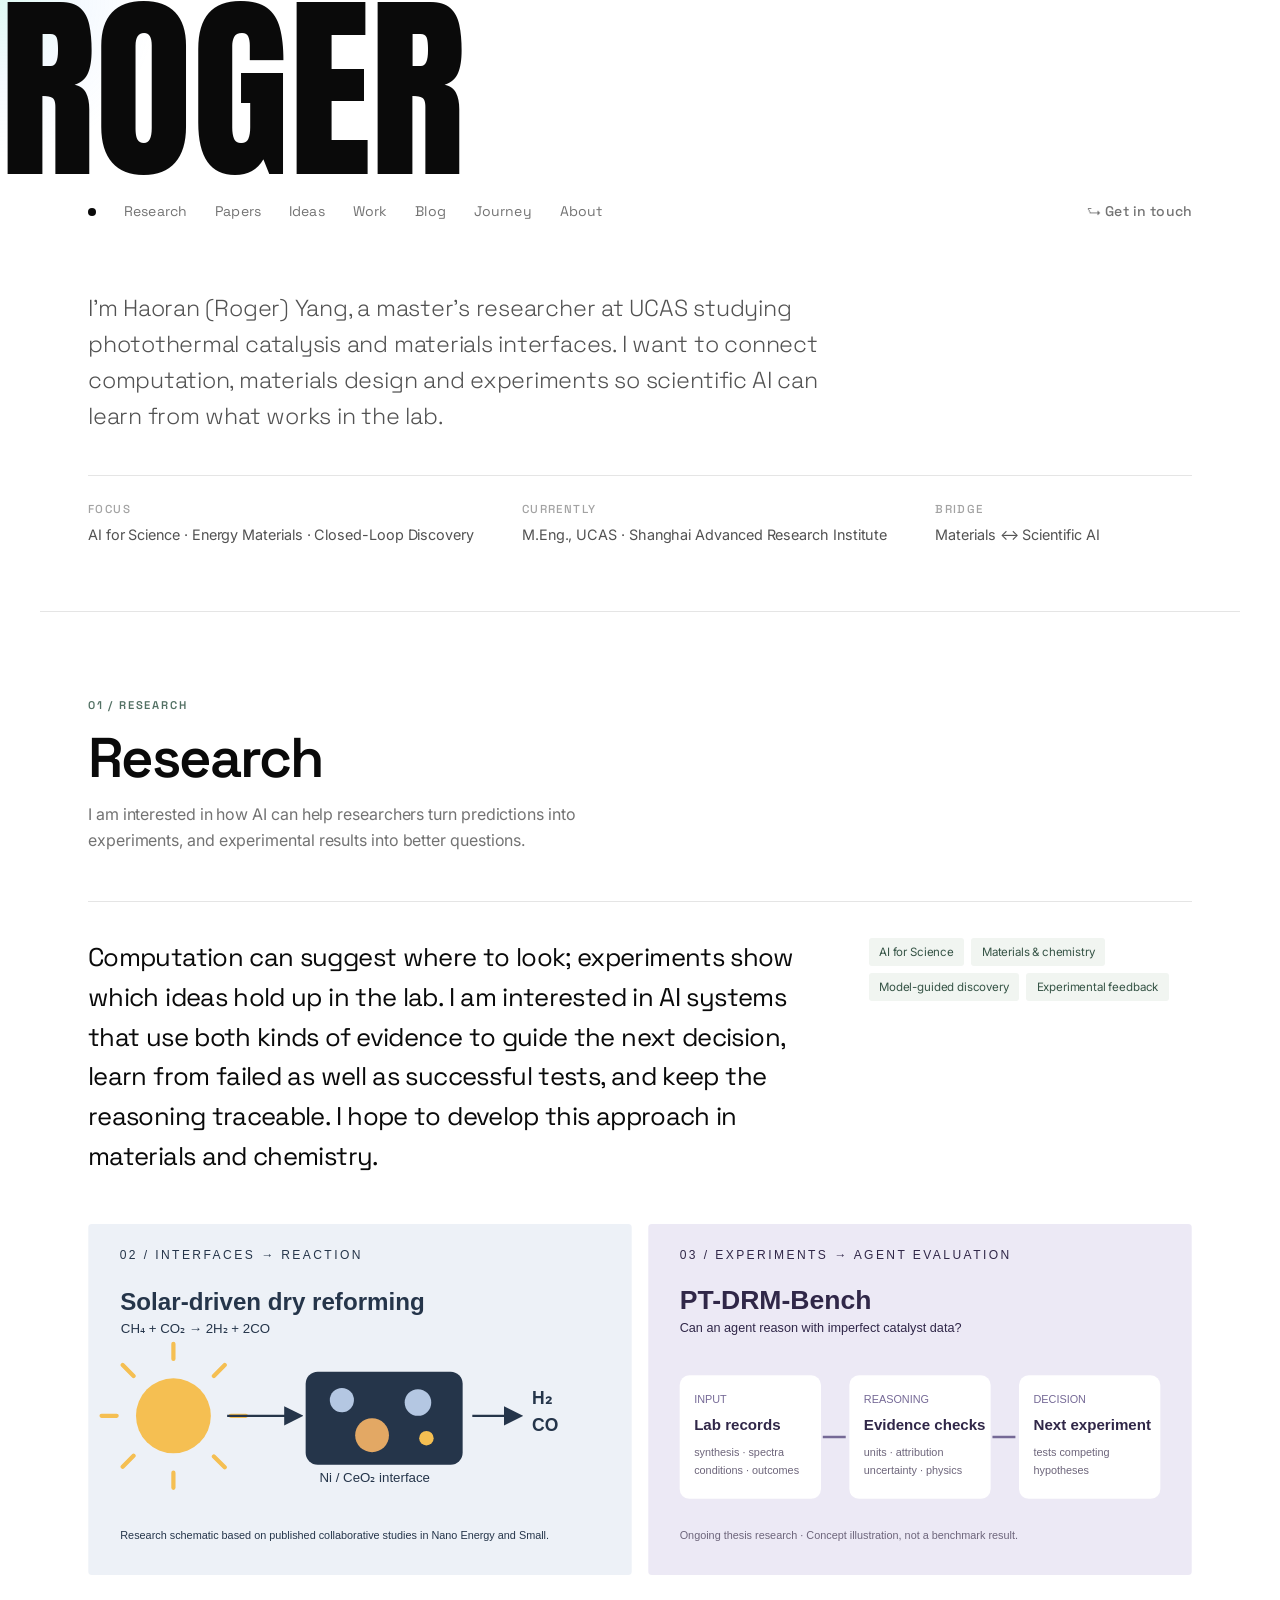
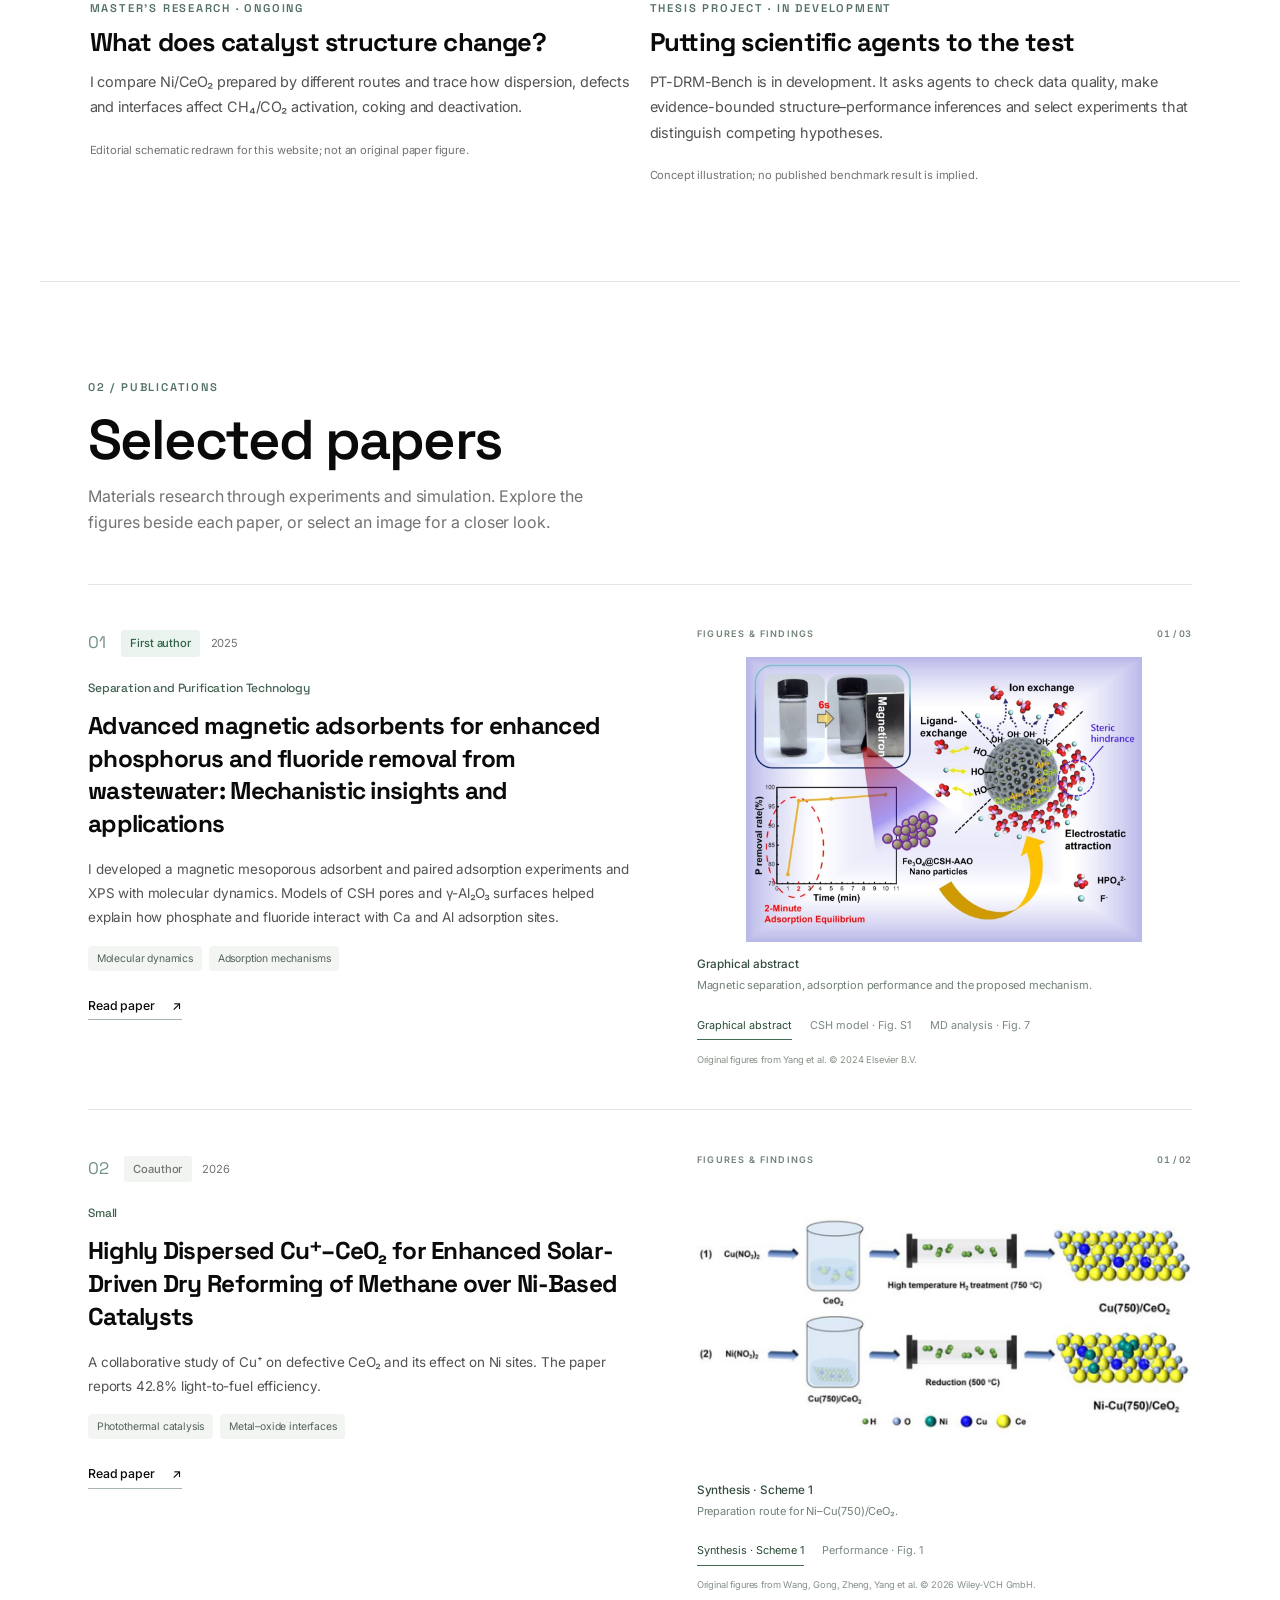
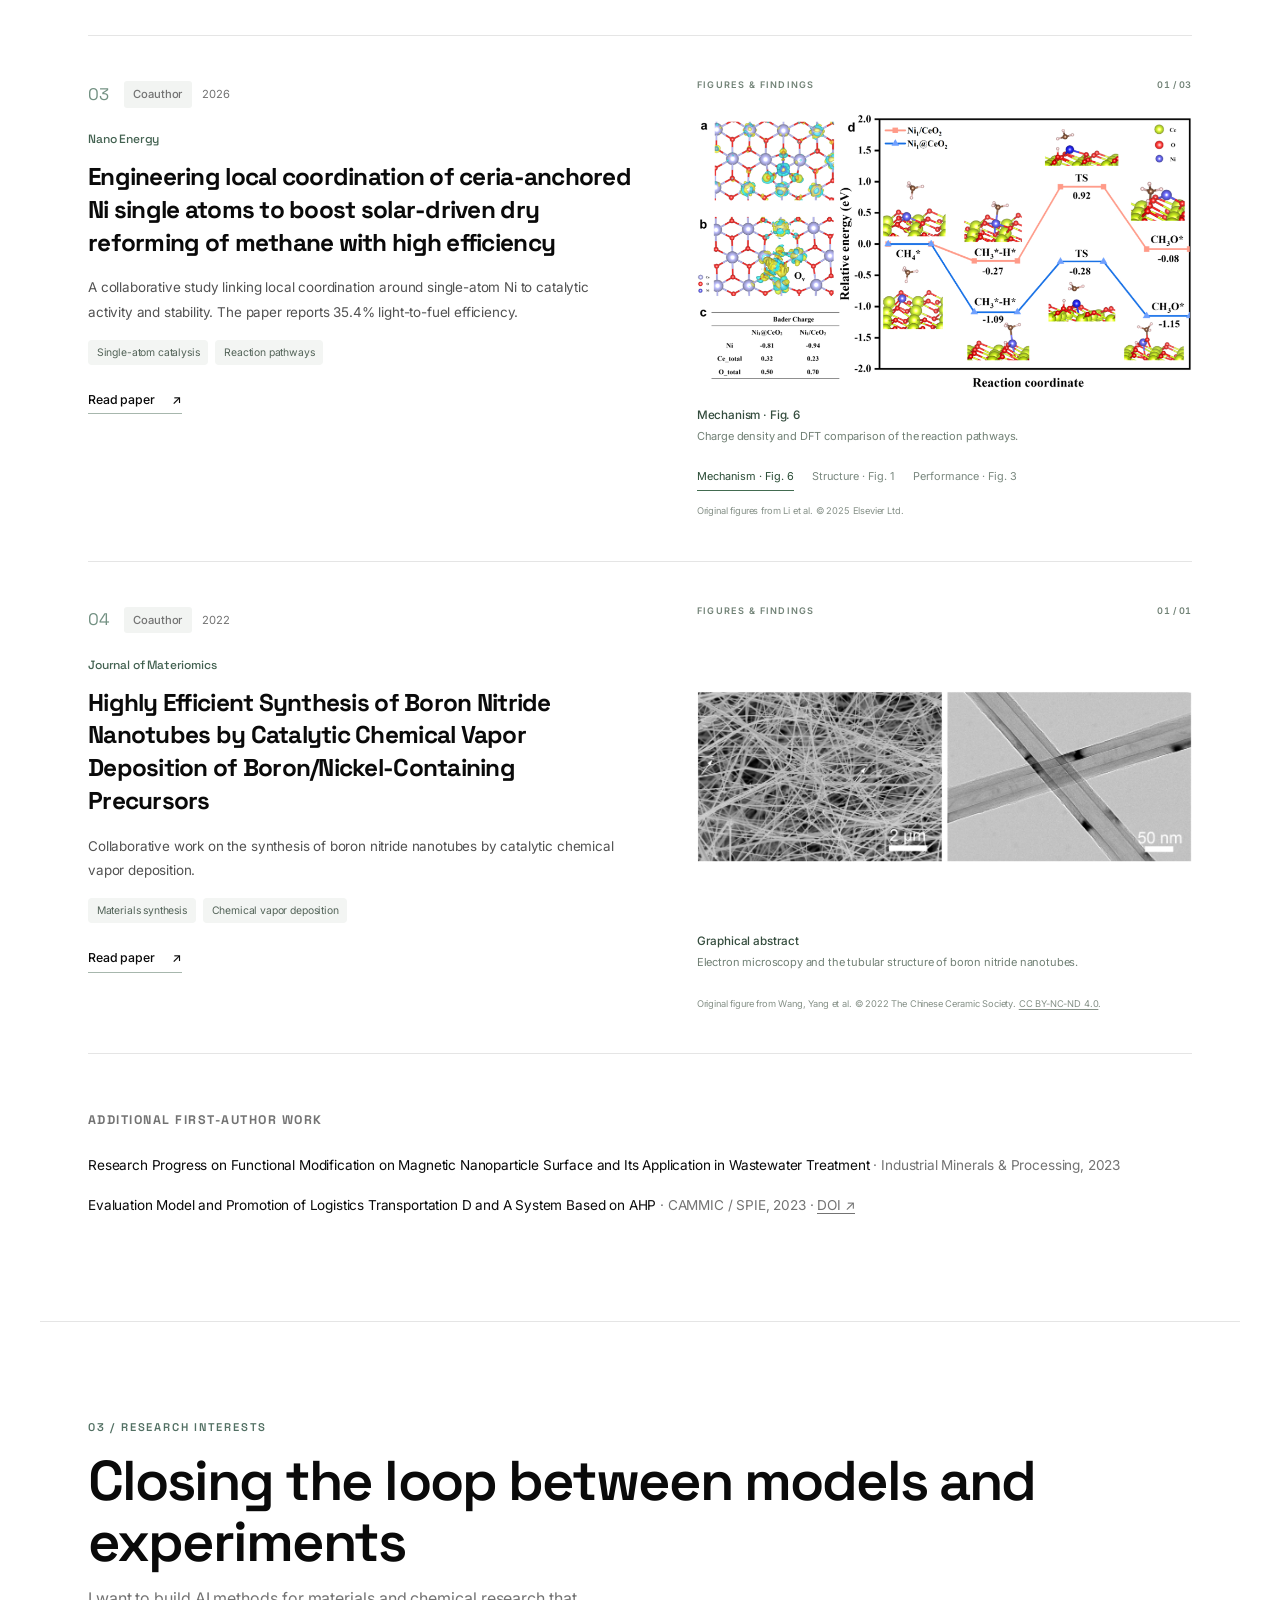
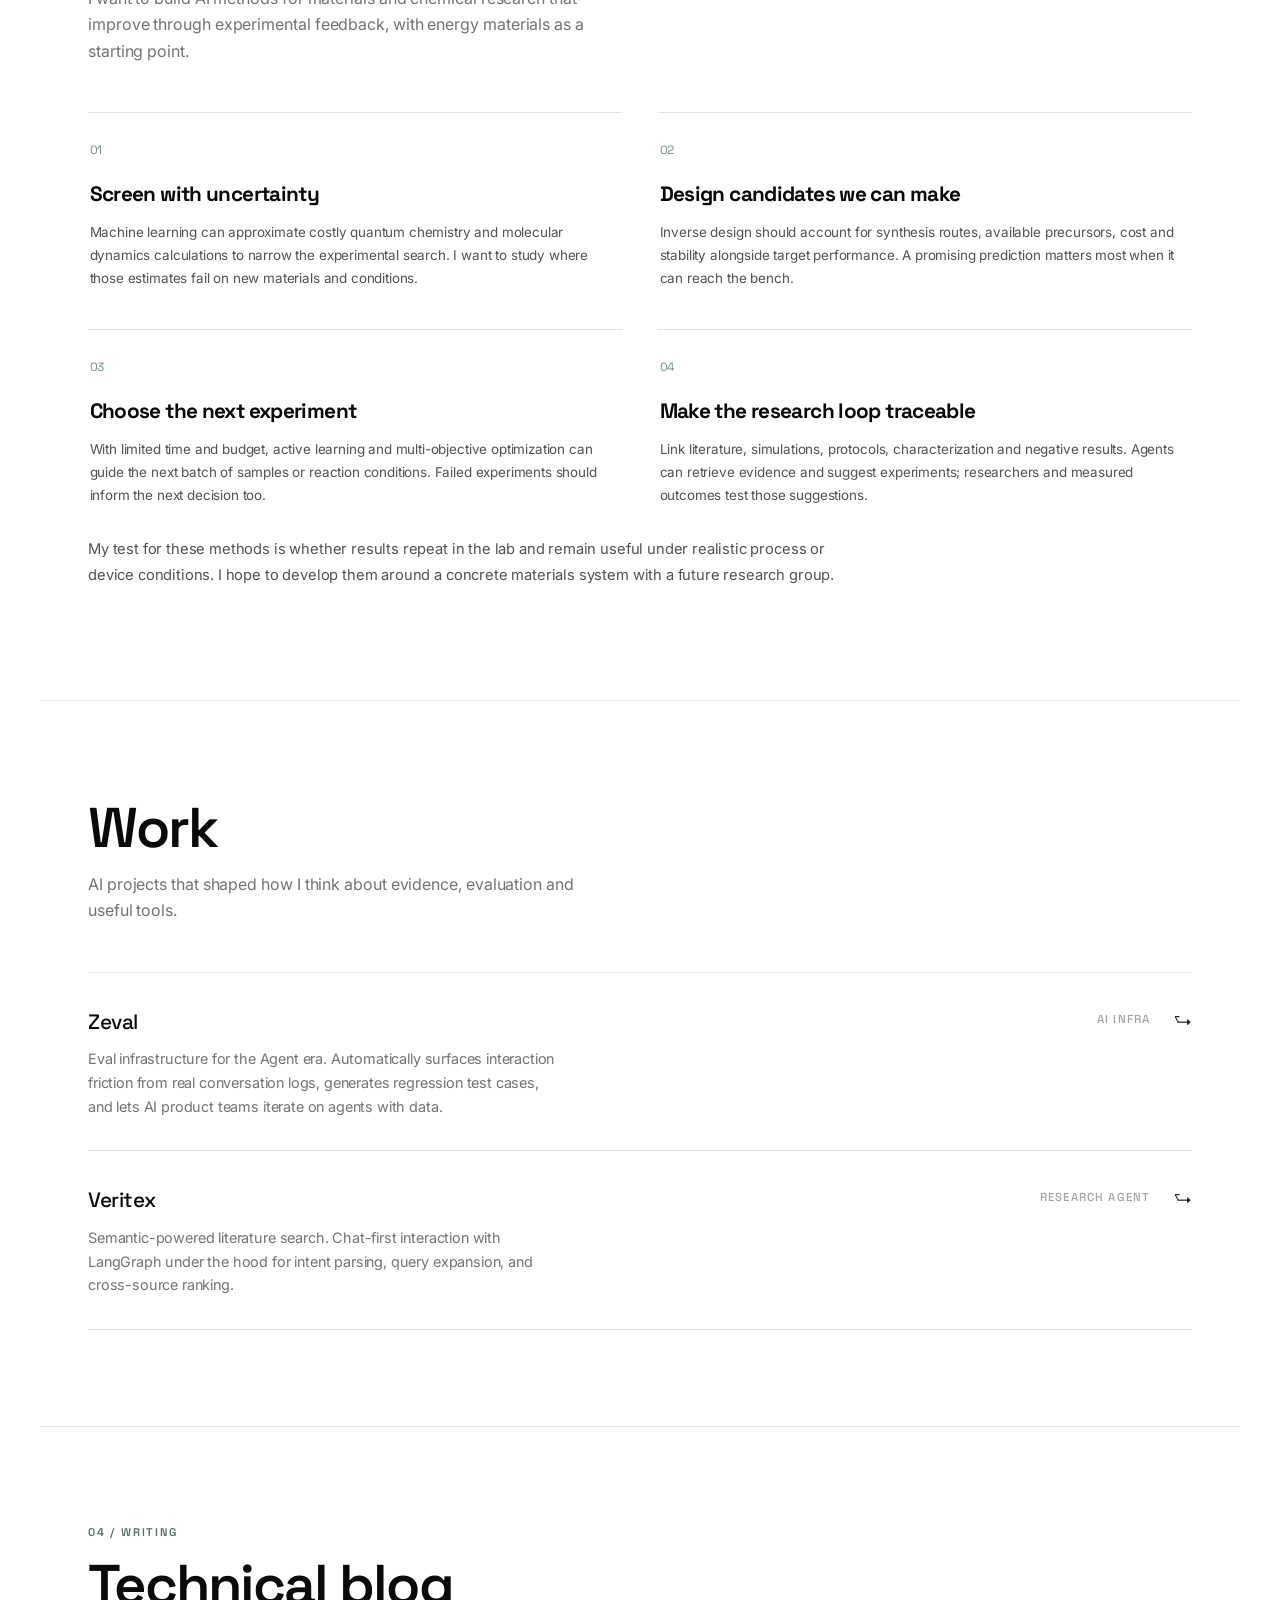
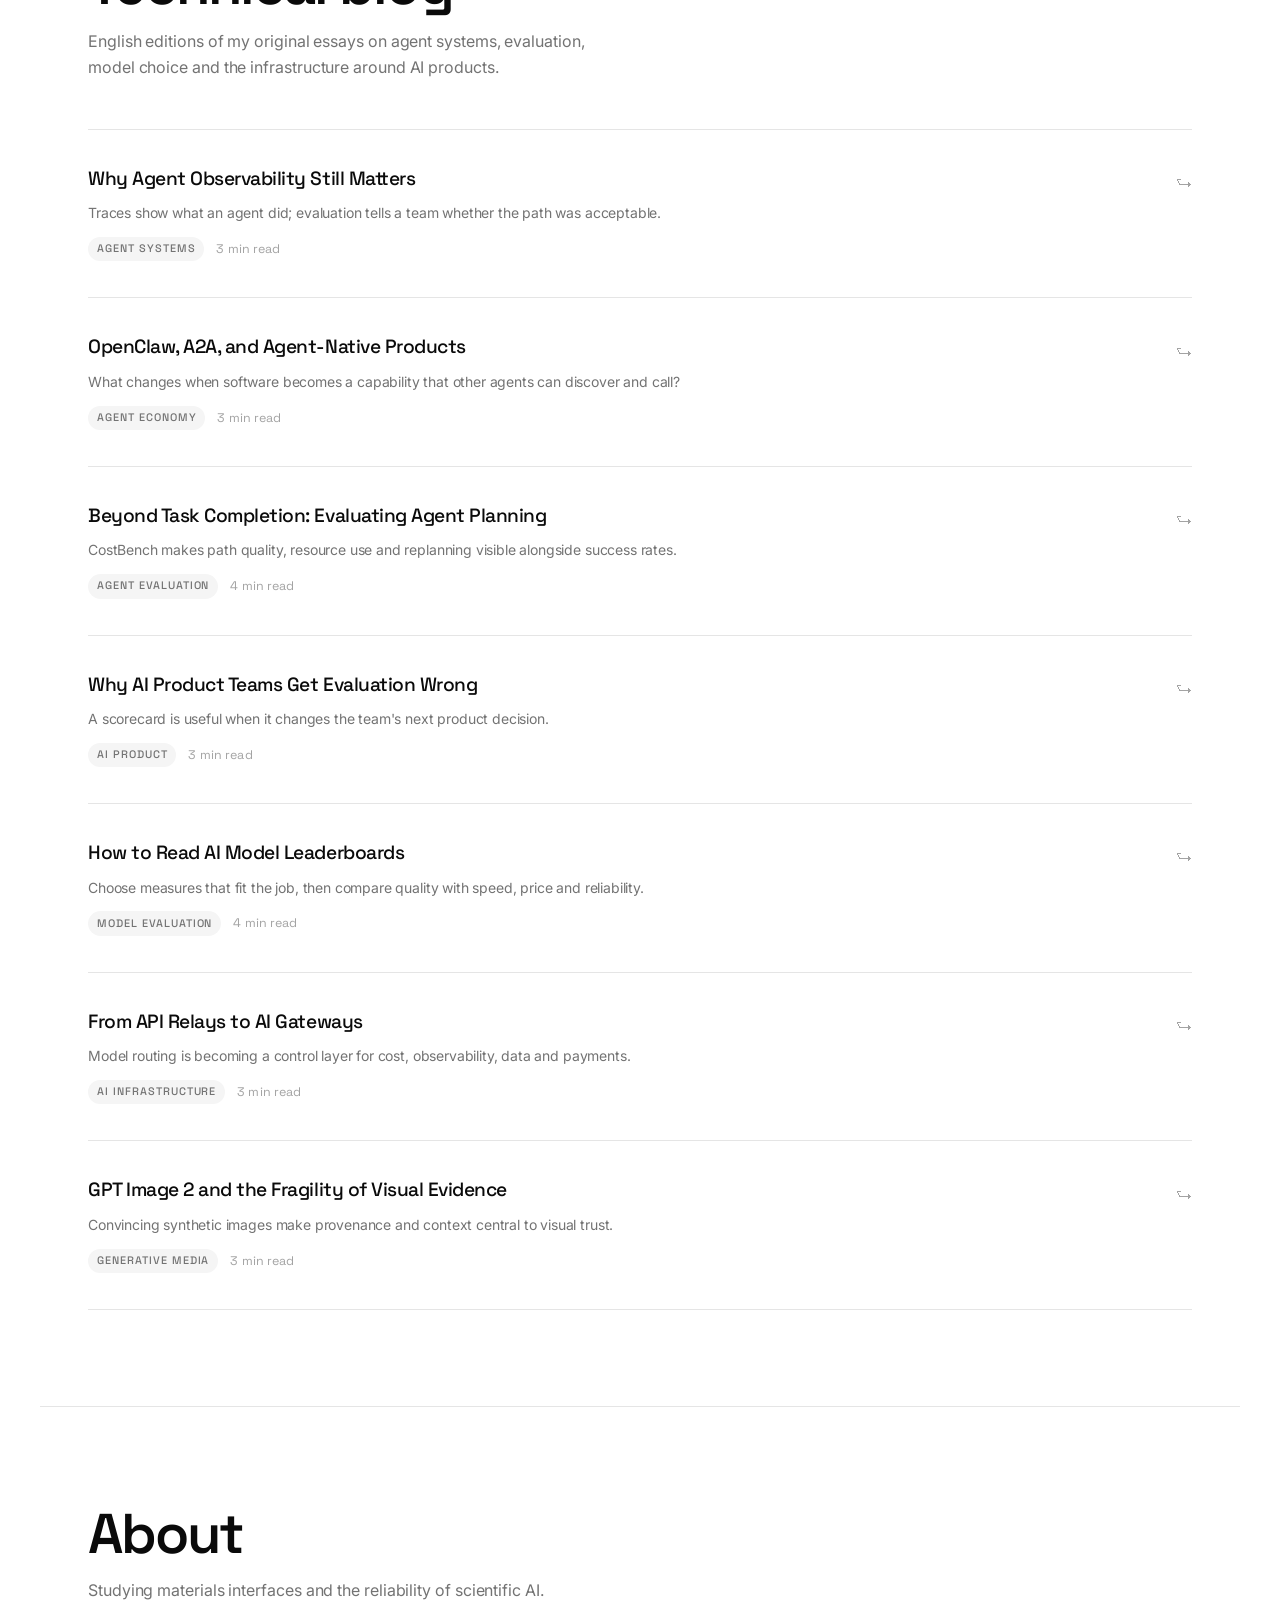
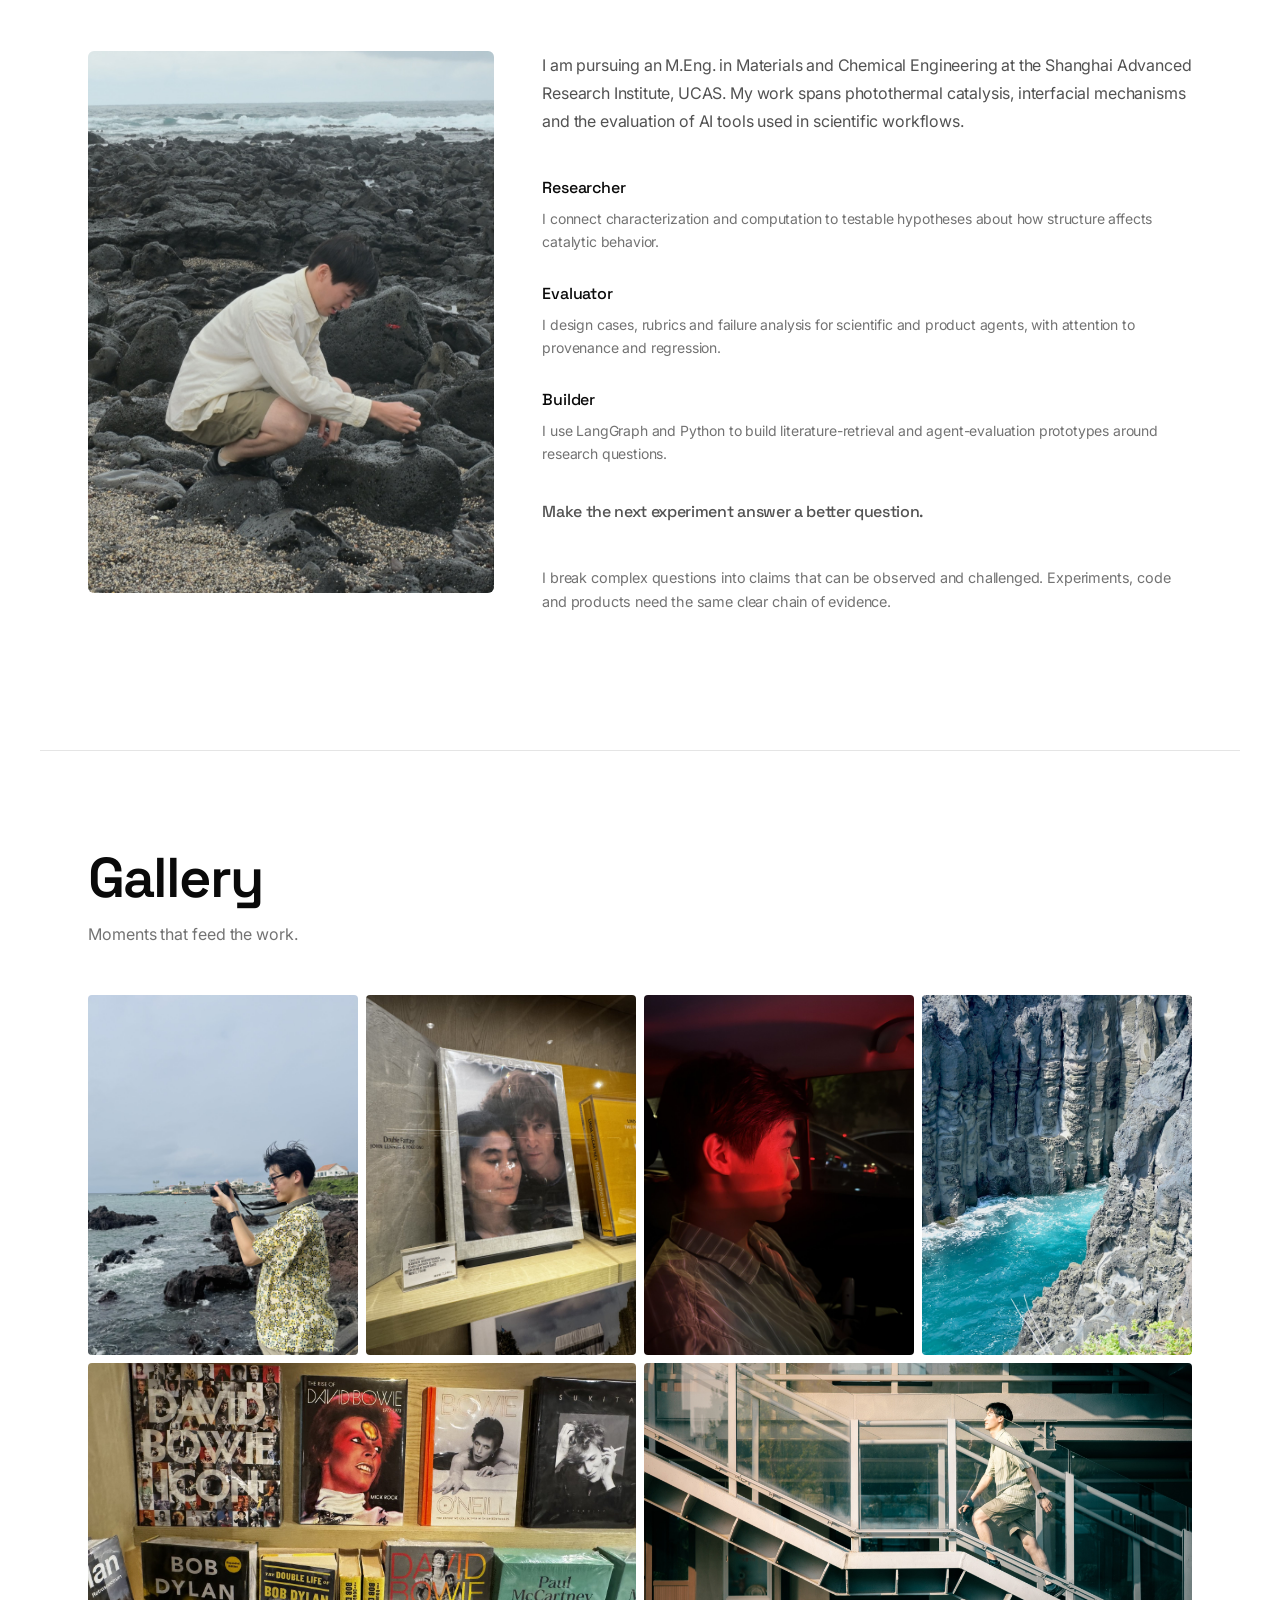
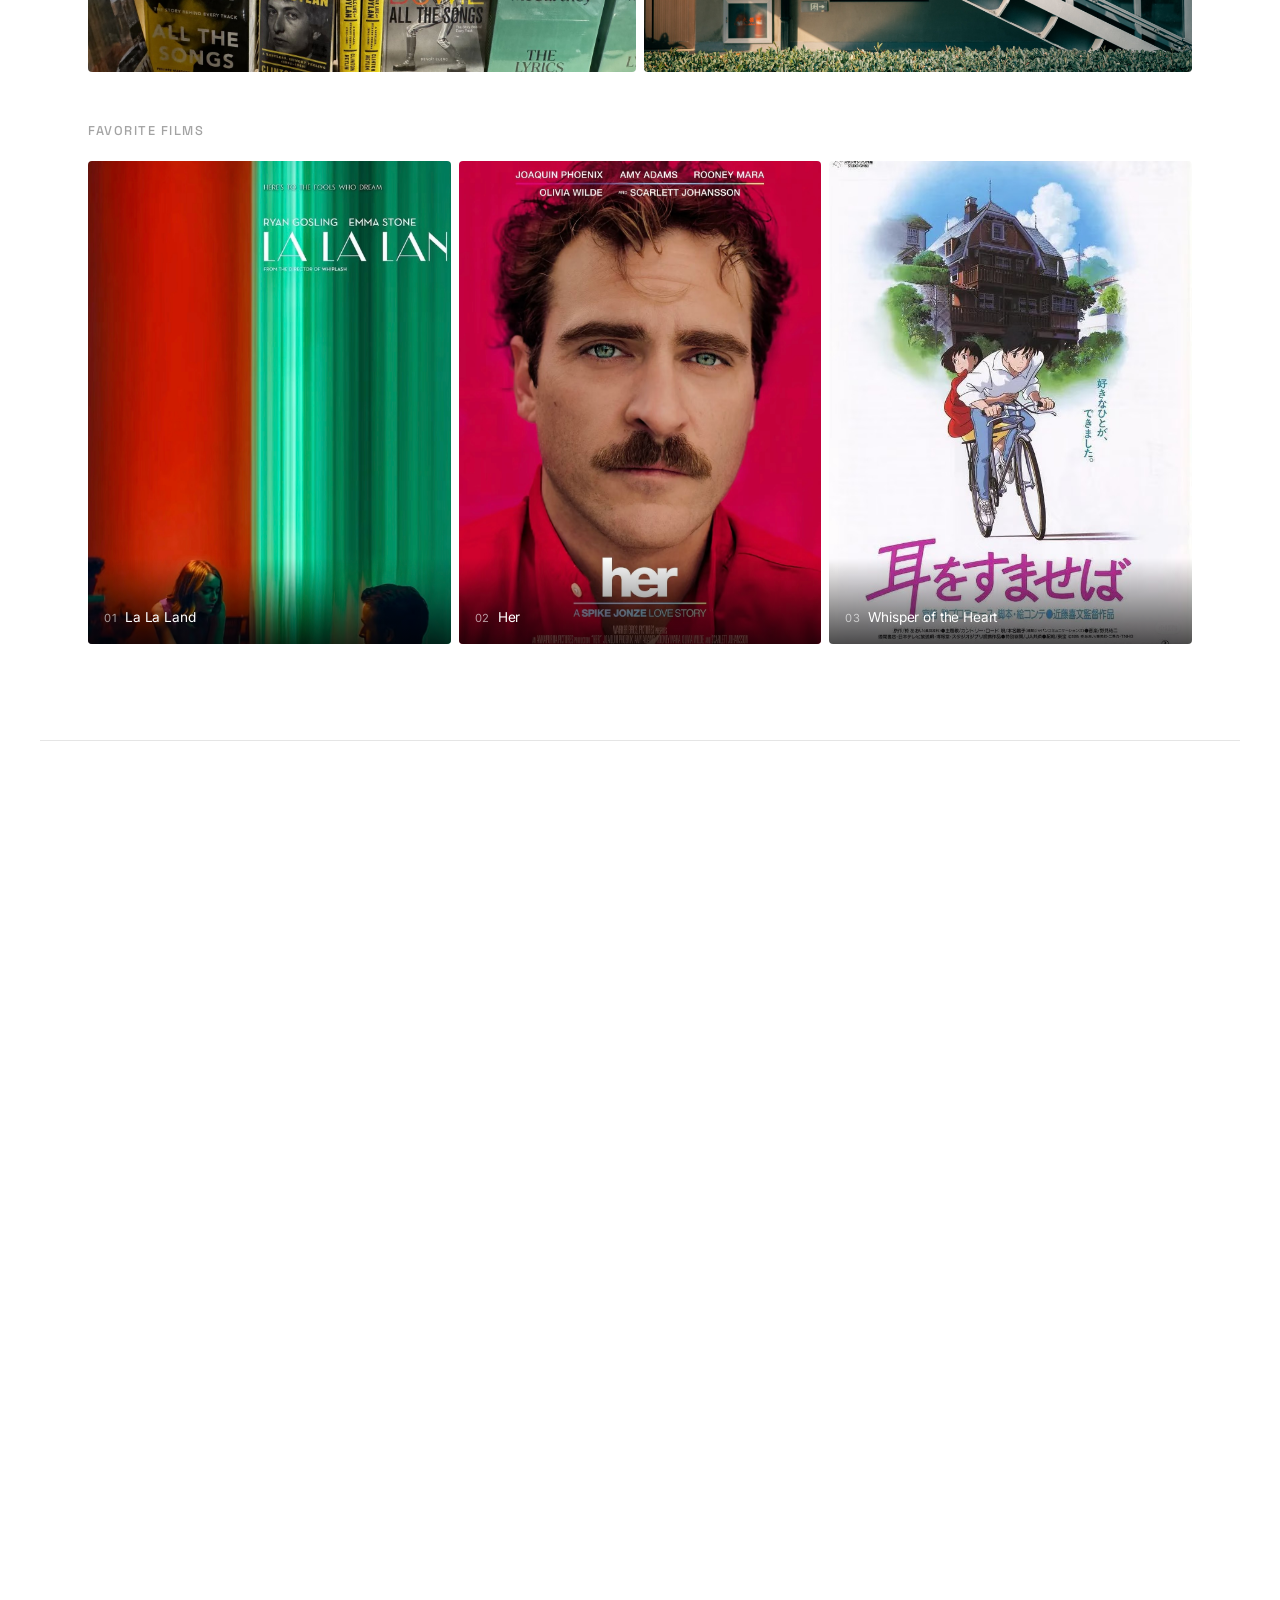
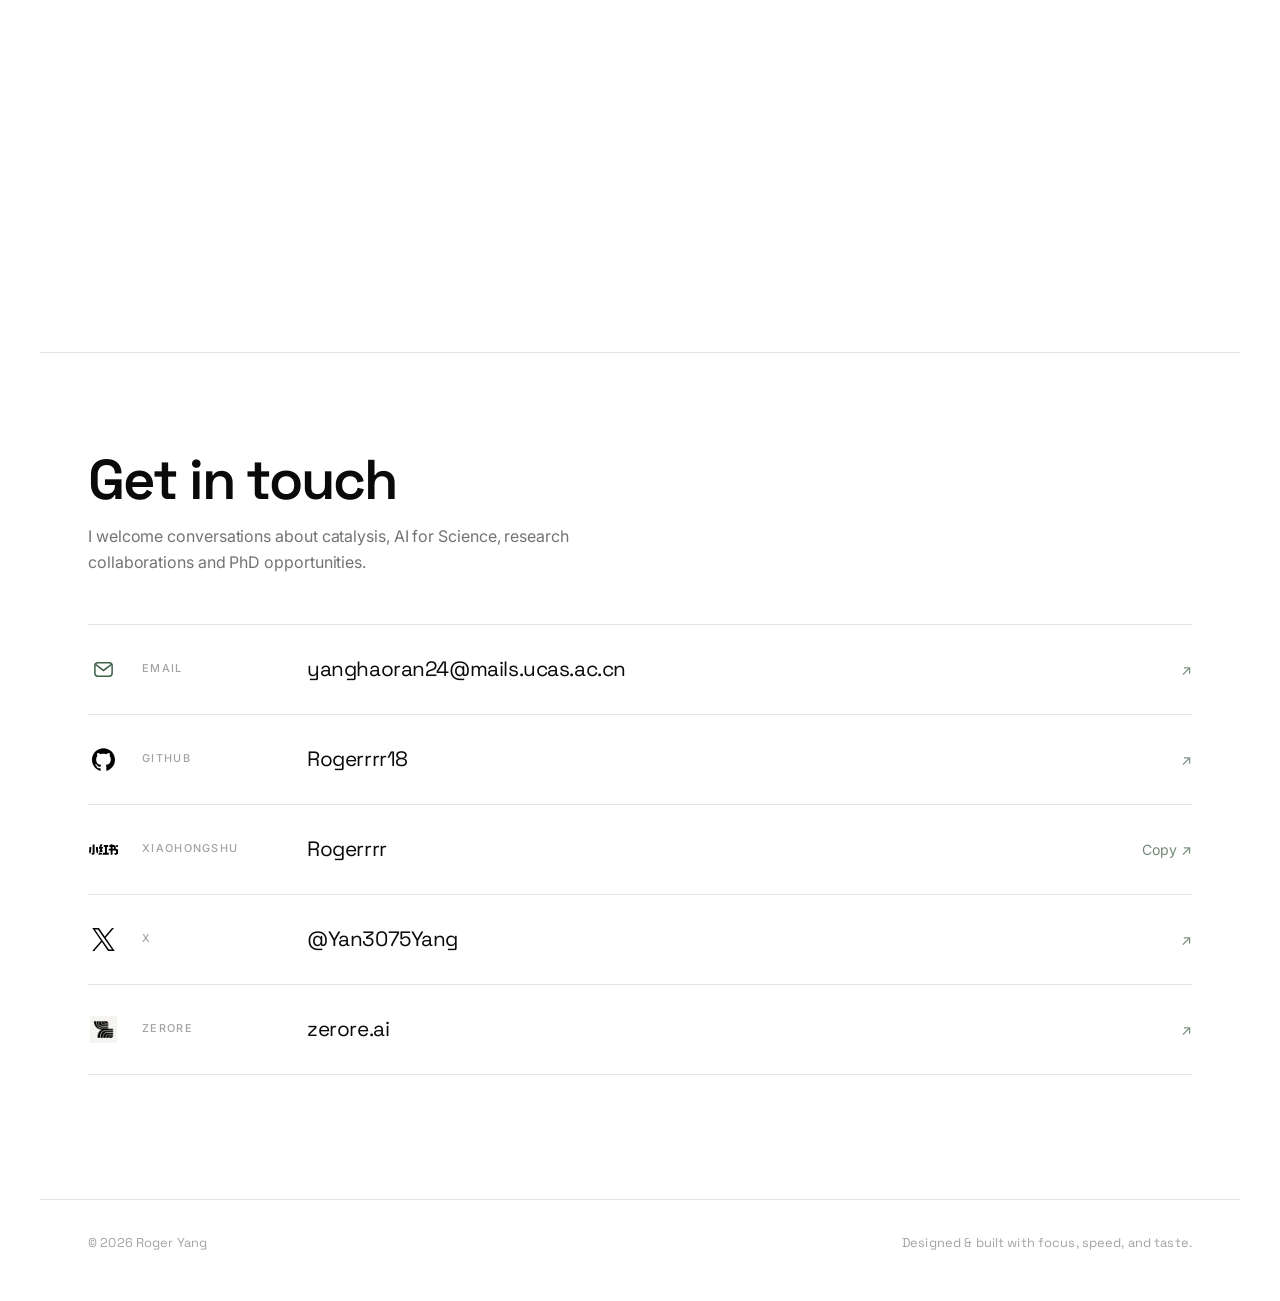
==== commit 8881b8ad: "Show Nano Energy figure 6 first" ====
--- a/index.html
+++ b/index.html
@@ -145,6 +145,10 @@
             <div class="paper-gallery" data-paper-gallery aria-label="Figures from Nano Energy">
               <div class="paper-gallery-header"><span>FIGURES &amp; FINDINGS</span><span class="paper-gallery-count" aria-live="polite">01 / 03</span></div>
               <div class="paper-gallery-stage">
+                <figure class="paper-slide" id="nano-energy-paper-figure-3">
+                  <a class="publication-image" href="assets/images/research/nano-energy-figure-6.png" target="_blank" rel="noopener noreferrer" aria-label="Enlarge Mechanism · Fig. 6 from Nano Energy" data-figure-preview><img src="assets/images/research/nano-energy-figure-6.png" alt="Original Figure 6 showing charge density and DFT reaction-energy calculations" loading="lazy" /></a>
+                  <figcaption><strong>Mechanism · Fig. 6</strong><span>Charge density and DFT comparison of the reaction pathways.</span></figcaption>
+                </figure>
                 <figure class="paper-slide" id="nano-energy-paper-figure-1">
                   <a class="publication-image" href="assets/images/research/nano-energy-figure-1.png" target="_blank" rel="noopener noreferrer" aria-label="Enlarge Structure · Fig. 1 from Nano Energy" data-figure-preview><img src="assets/images/research/nano-energy-figure-1.png" alt="Original Figure 1 showing catalyst synthesis and electron microscopy of ceria-anchored Ni single atoms" loading="lazy" /></a>
                   <figcaption><strong>Structure · Fig. 1</strong><span>Synthesis route and electron microscopy of the Ni catalysts.</span></figcaption>
@@ -153,15 +157,11 @@
                   <a class="publication-image" href="assets/images/research/nano-energy-figure-3.png" target="_blank" rel="noopener noreferrer" aria-label="Enlarge Performance · Fig. 3 from Nano Energy" data-figure-preview><img src="assets/images/research/nano-energy-figure-3.png" alt="Original Figure 3 comparing solar-driven dry-reforming performance and light-to-fuel efficiency" loading="lazy" /></a>
                   <figcaption><strong>Performance · Fig. 3</strong><span>Solar-driven dry-reforming performance and efficiency.</span></figcaption>
                 </figure>
-                <figure class="paper-slide" id="nano-energy-paper-figure-3">
-                  <a class="publication-image" href="assets/images/research/nano-energy-figure-6.png" target="_blank" rel="noopener noreferrer" aria-label="Enlarge Mechanism · Fig. 6 from Nano Energy" data-figure-preview><img src="assets/images/research/nano-energy-figure-6.png" alt="Original Figure 6 showing charge density and DFT reaction-energy calculations" loading="lazy" /></a>
-                  <figcaption><strong>Mechanism · Fig. 6</strong><span>Charge density and DFT comparison of the reaction pathways.</span></figcaption>
-                </figure>
               </div>
               <div class="paper-gallery-nav" aria-label="Choose a figure" hidden>
-                <button class="paper-thumb" type="button" data-figure-index="0" aria-controls="nano-energy-paper-figure-1" aria-pressed="true" aria-label="Show Structure · Fig. 1"><span>Structure · Fig. 1</span></button>
-                <button class="paper-thumb" type="button" data-figure-index="1" aria-controls="nano-energy-paper-figure-2" aria-pressed="false" aria-label="Show Performance · Fig. 3"><span>Performance · Fig. 3</span></button>
-                <button class="paper-thumb" type="button" data-figure-index="2" aria-controls="nano-energy-paper-figure-3" aria-pressed="false" aria-label="Show Mechanism · Fig. 6"><span>Mechanism · Fig. 6</span></button>
+                <button class="paper-thumb" type="button" data-figure-index="0" aria-controls="nano-energy-paper-figure-3" aria-pressed="true" aria-label="Show Mechanism · Fig. 6"><span>Mechanism · Fig. 6</span></button>
+                <button class="paper-thumb" type="button" data-figure-index="1" aria-controls="nano-energy-paper-figure-1" aria-pressed="false" aria-label="Show Structure · Fig. 1"><span>Structure · Fig. 1</span></button>
+                <button class="paper-thumb" type="button" data-figure-index="2" aria-controls="nano-energy-paper-figure-2" aria-pressed="false" aria-label="Show Performance · Fig. 3"><span>Performance · Fig. 3</span></button>
               </div>
               <p class="publication-credit">Original figures from Li et al. © 2025 Elsevier Ltd.</p>
             </div>
